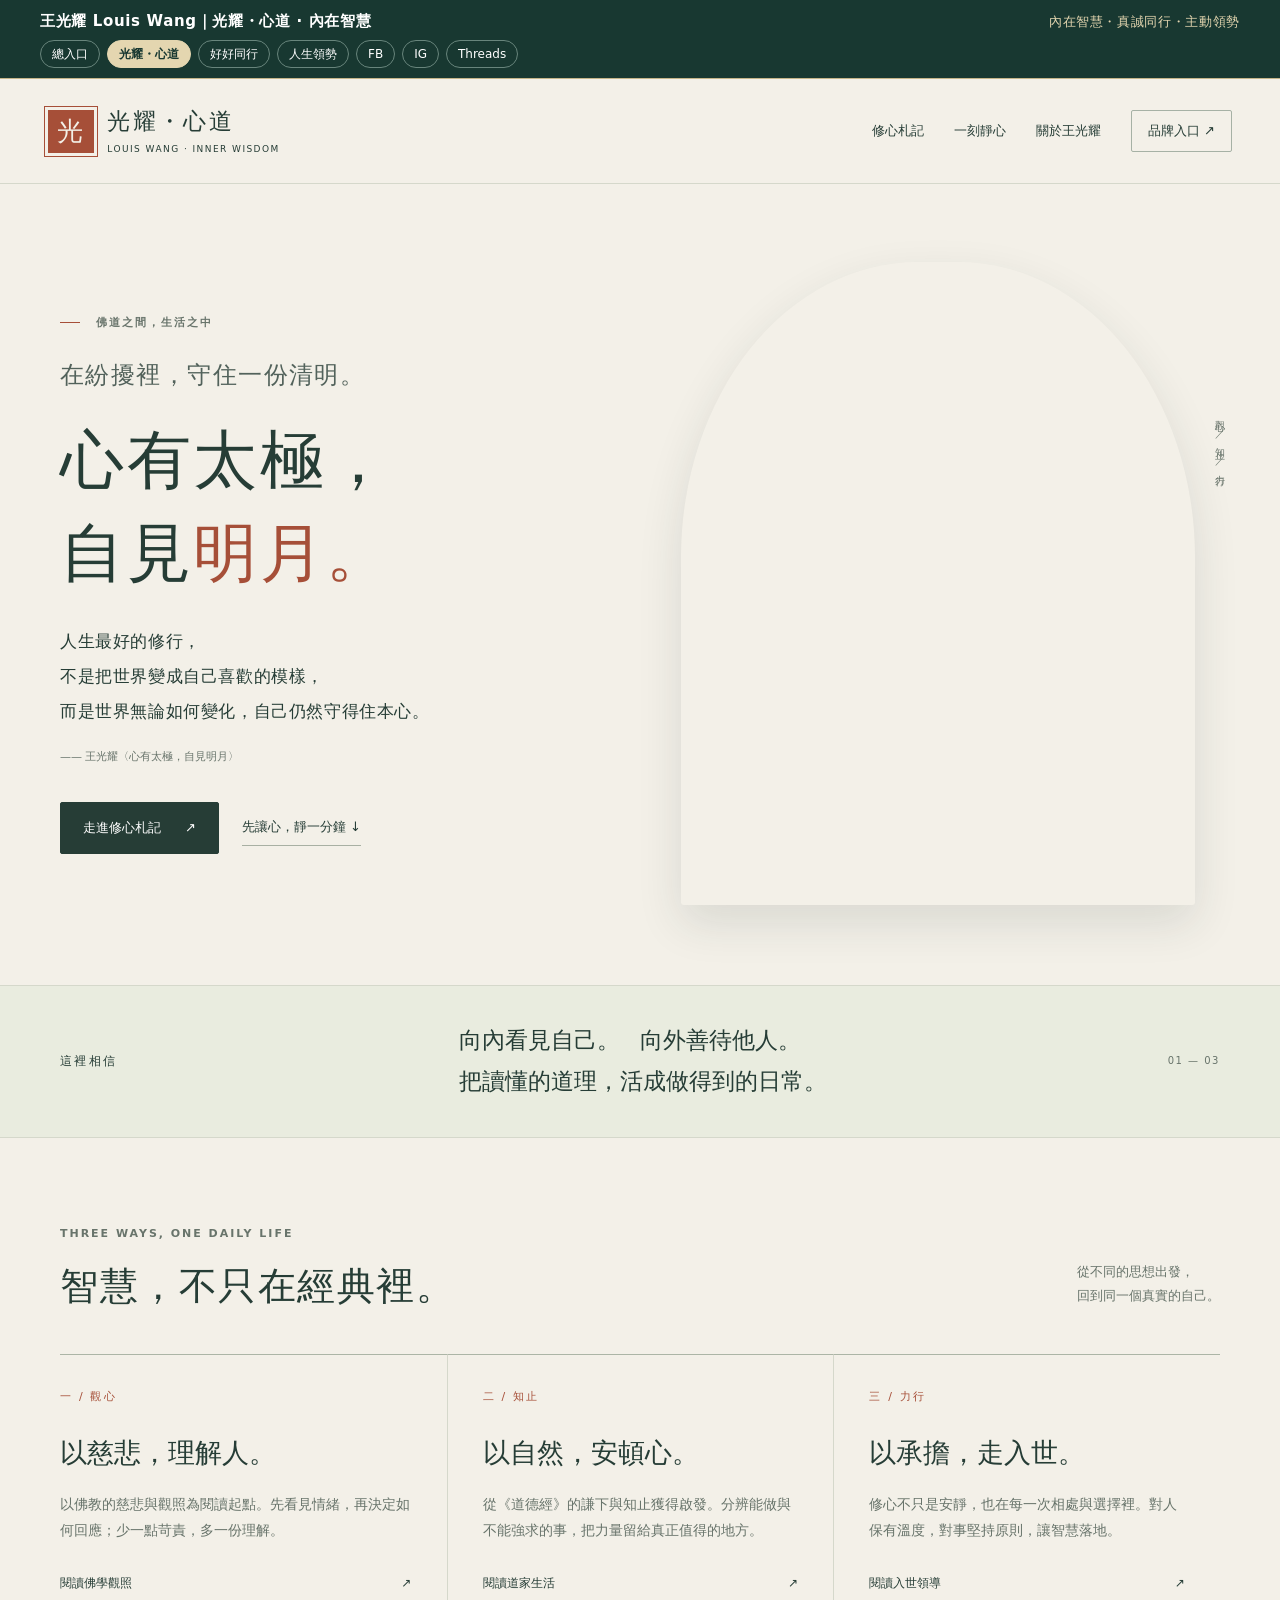
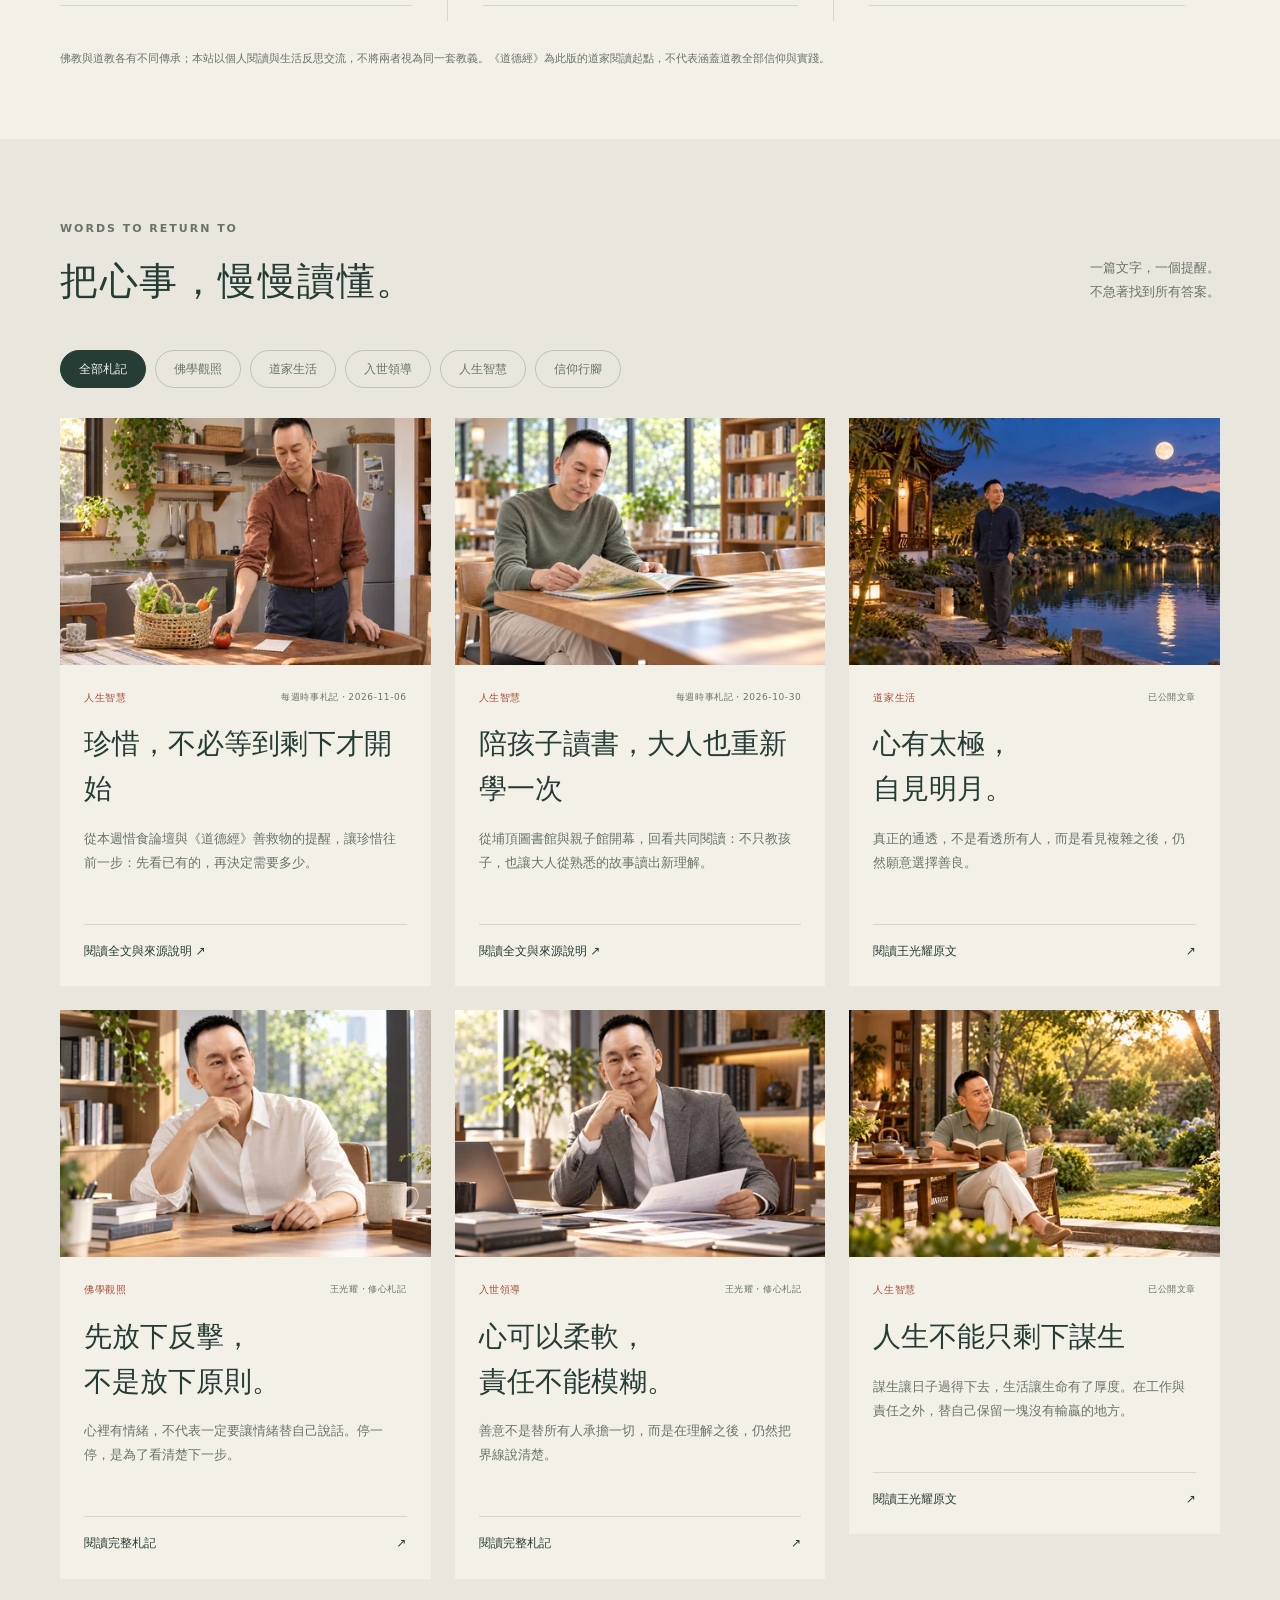
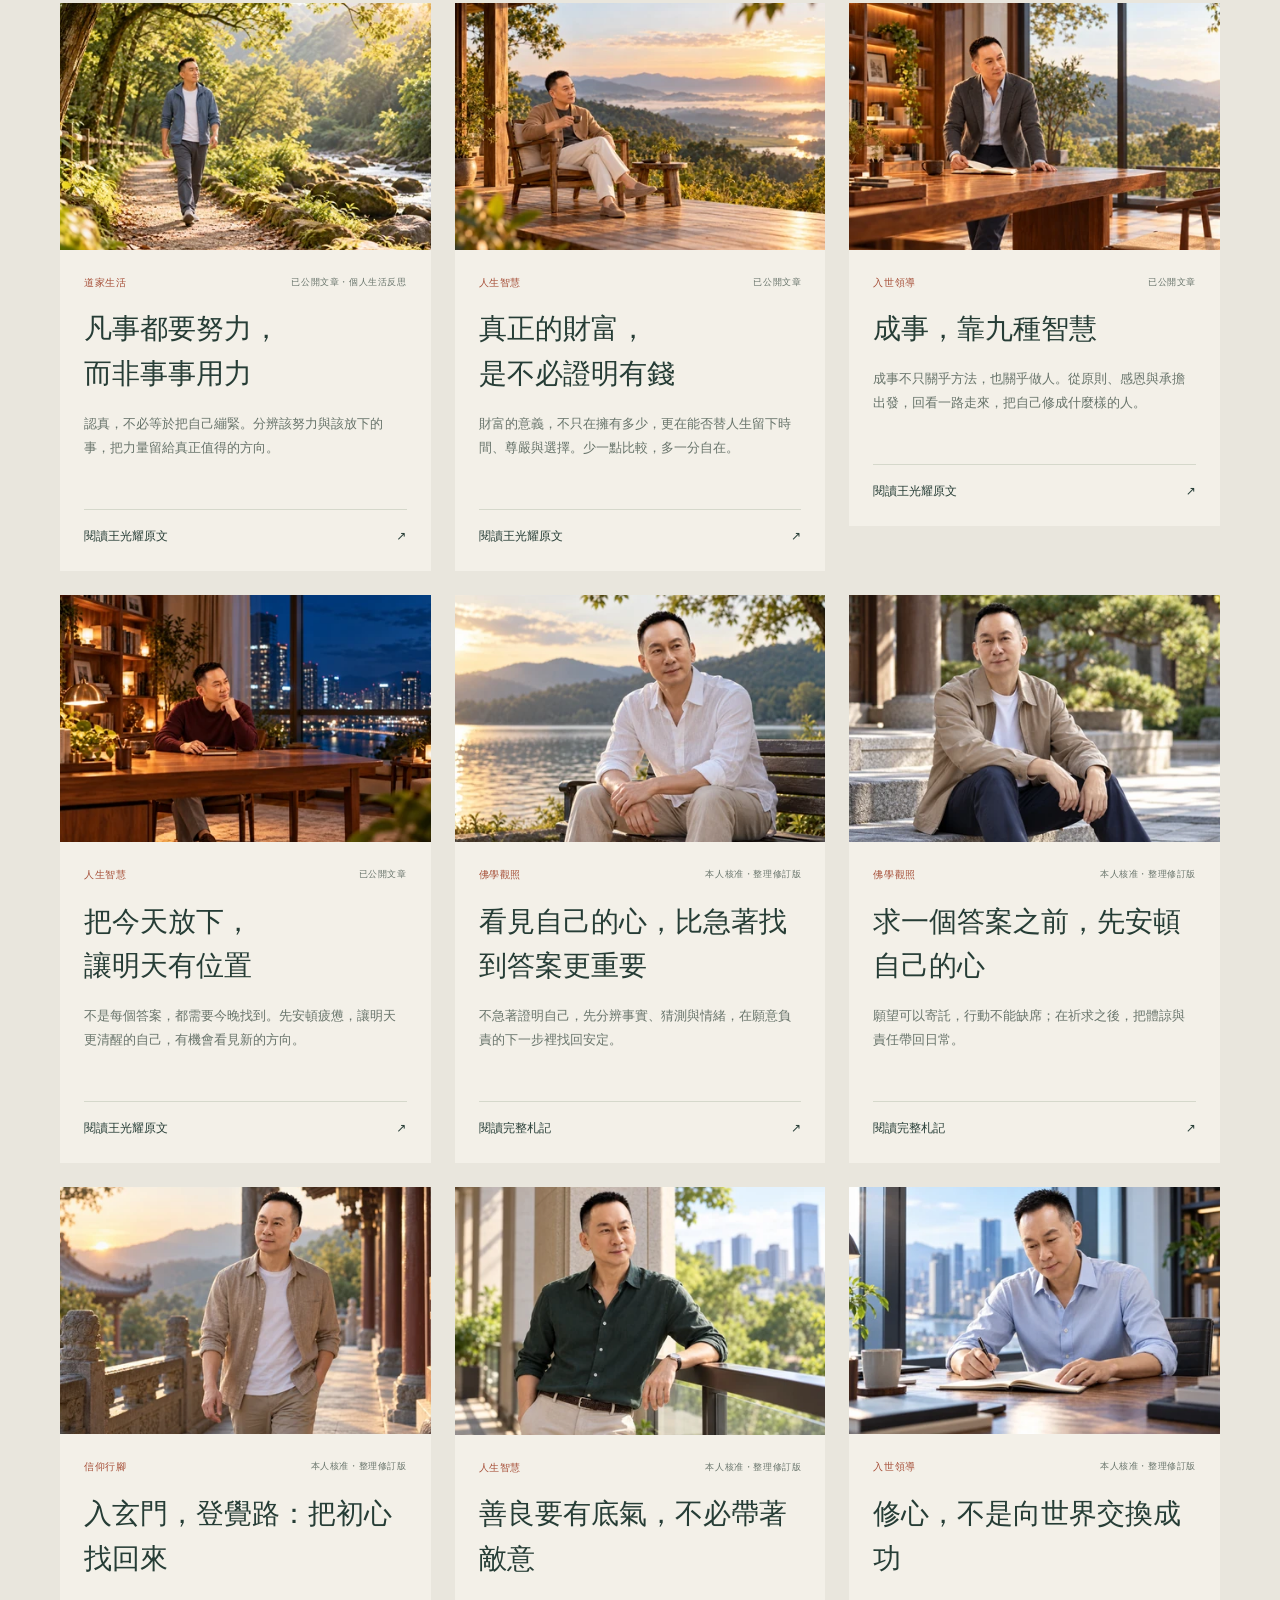
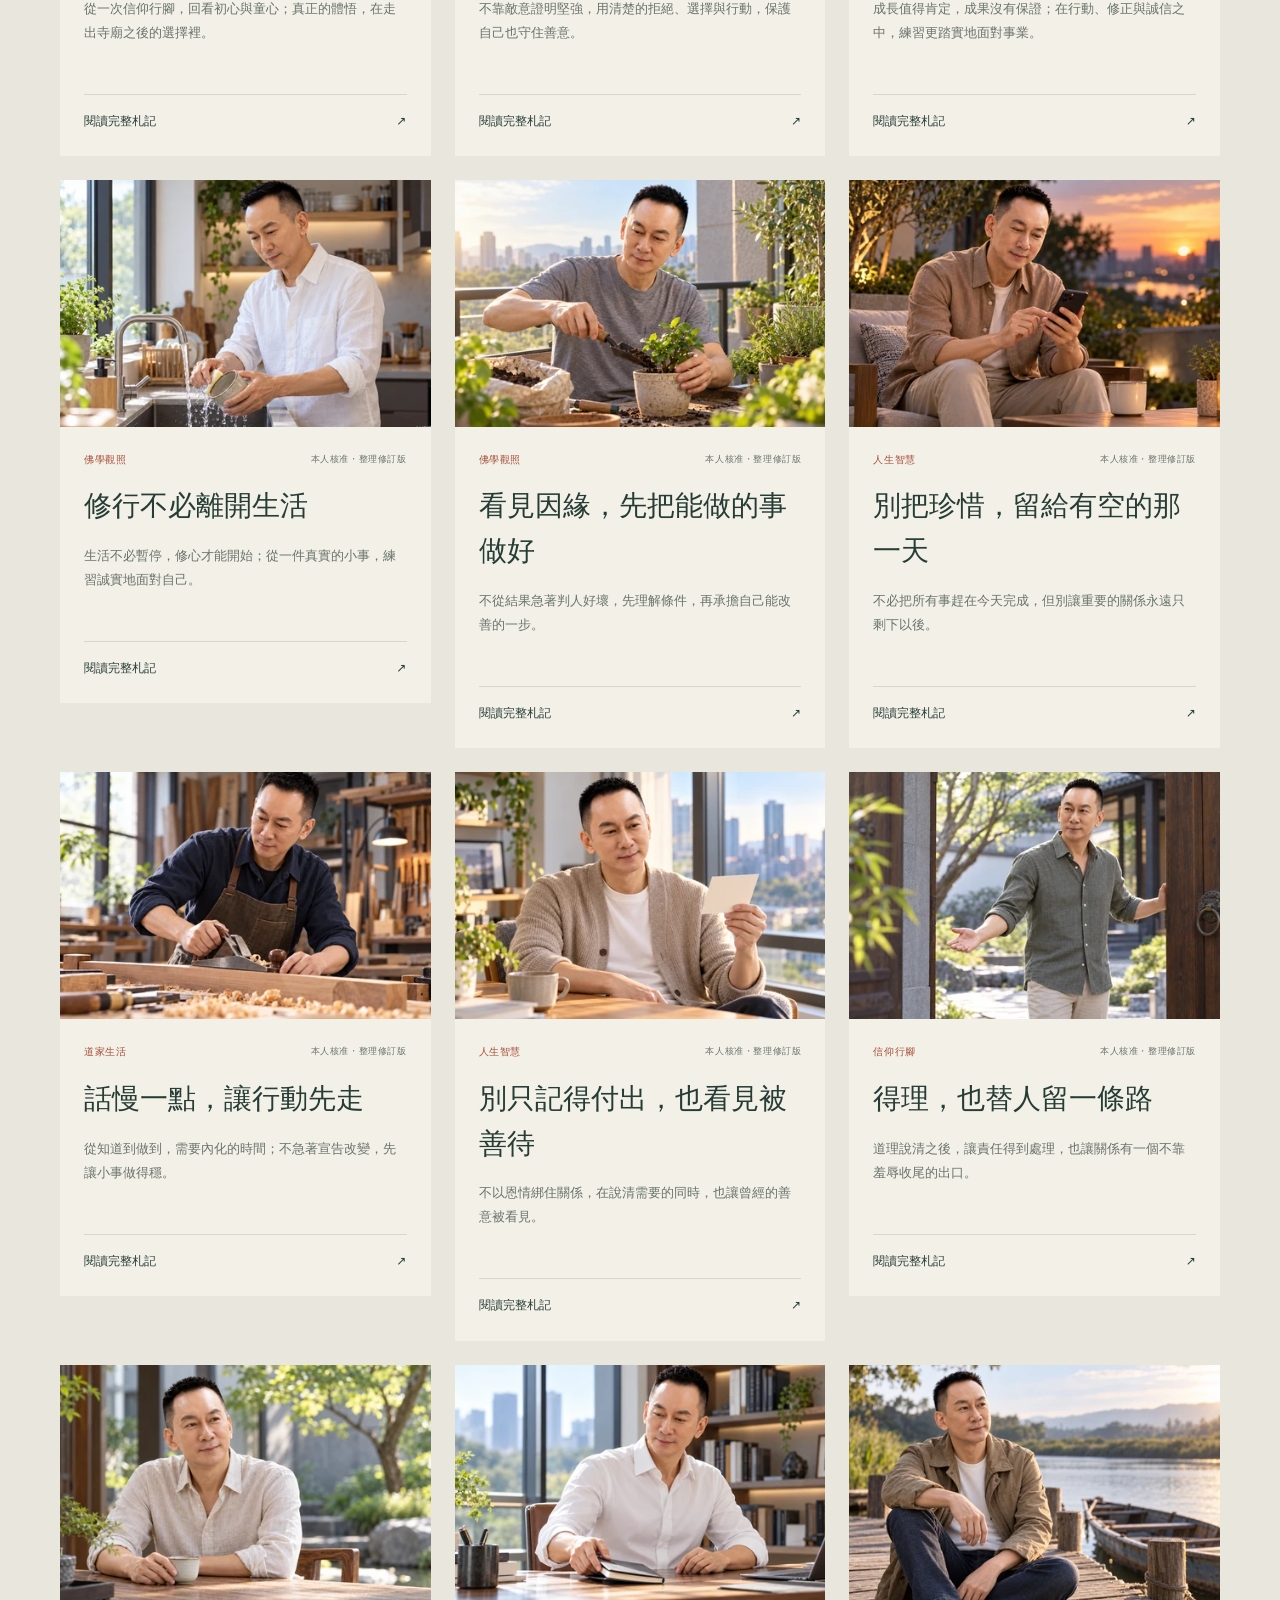
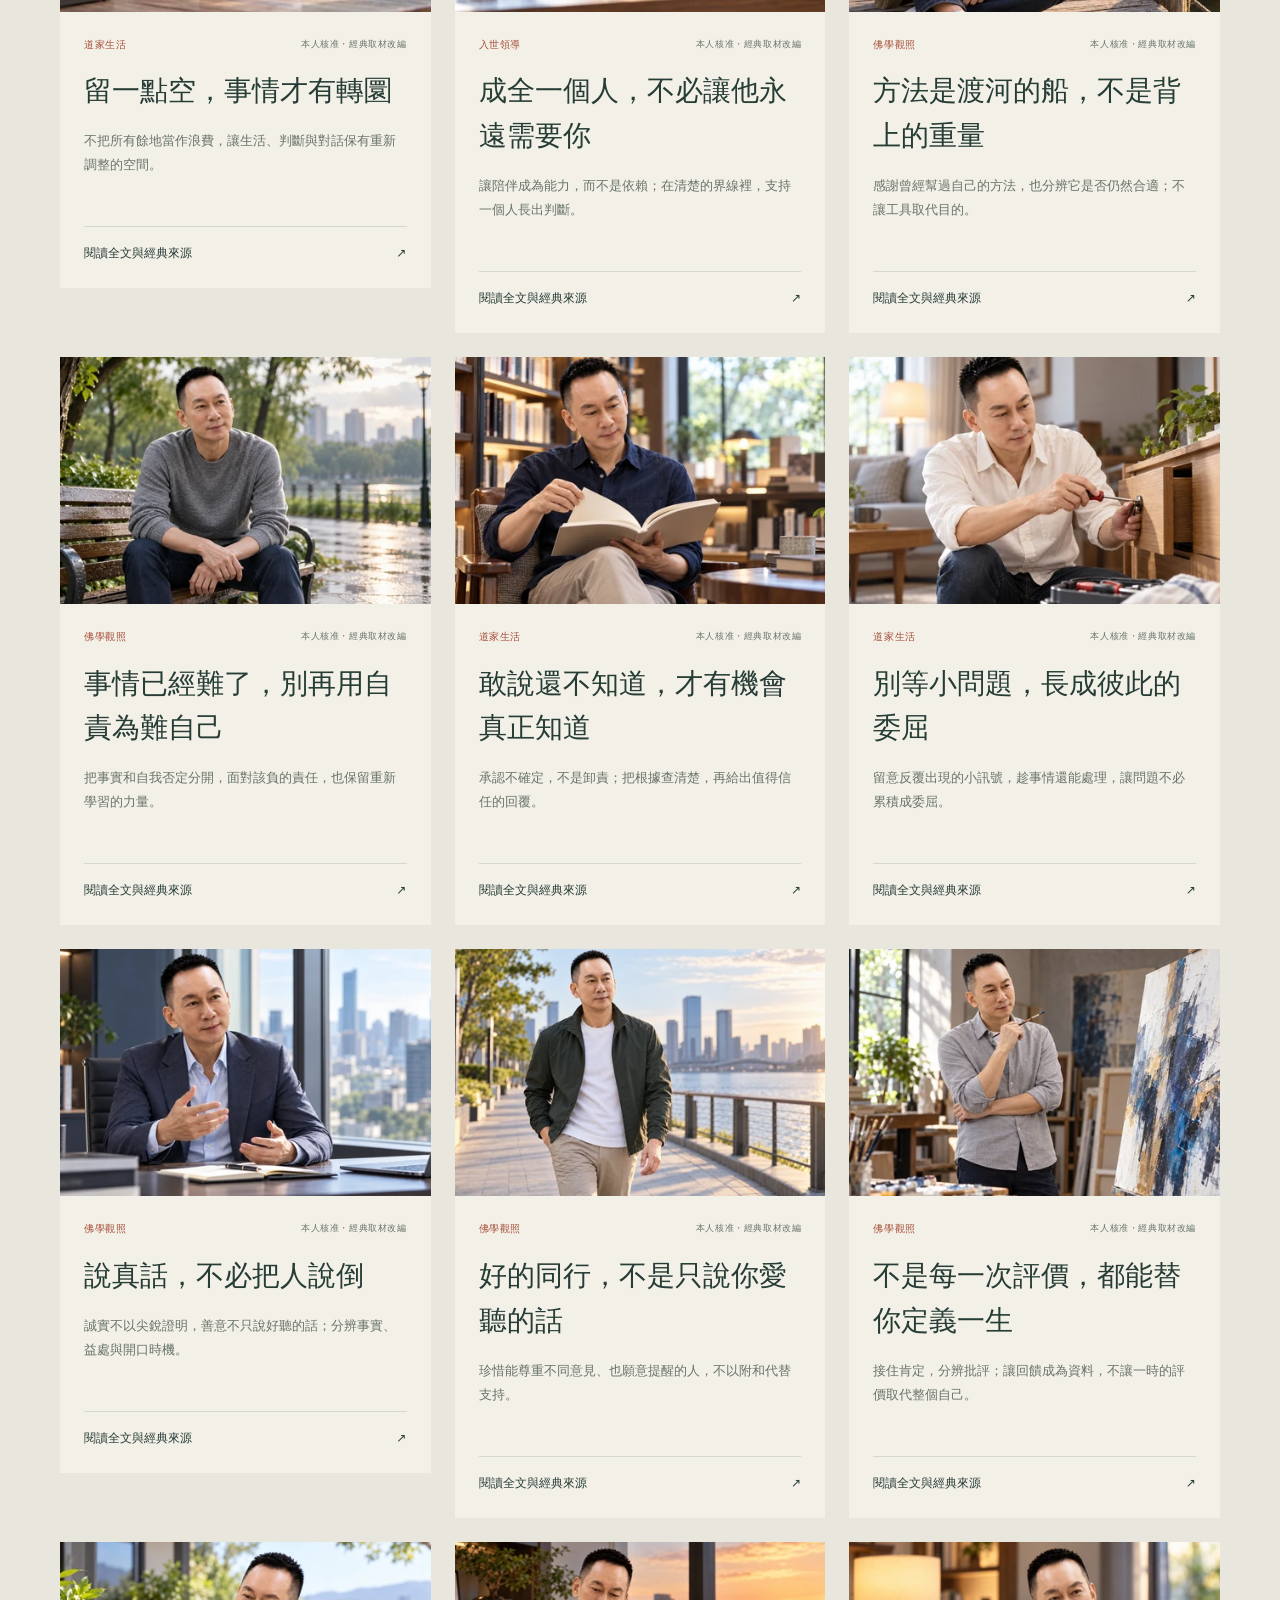
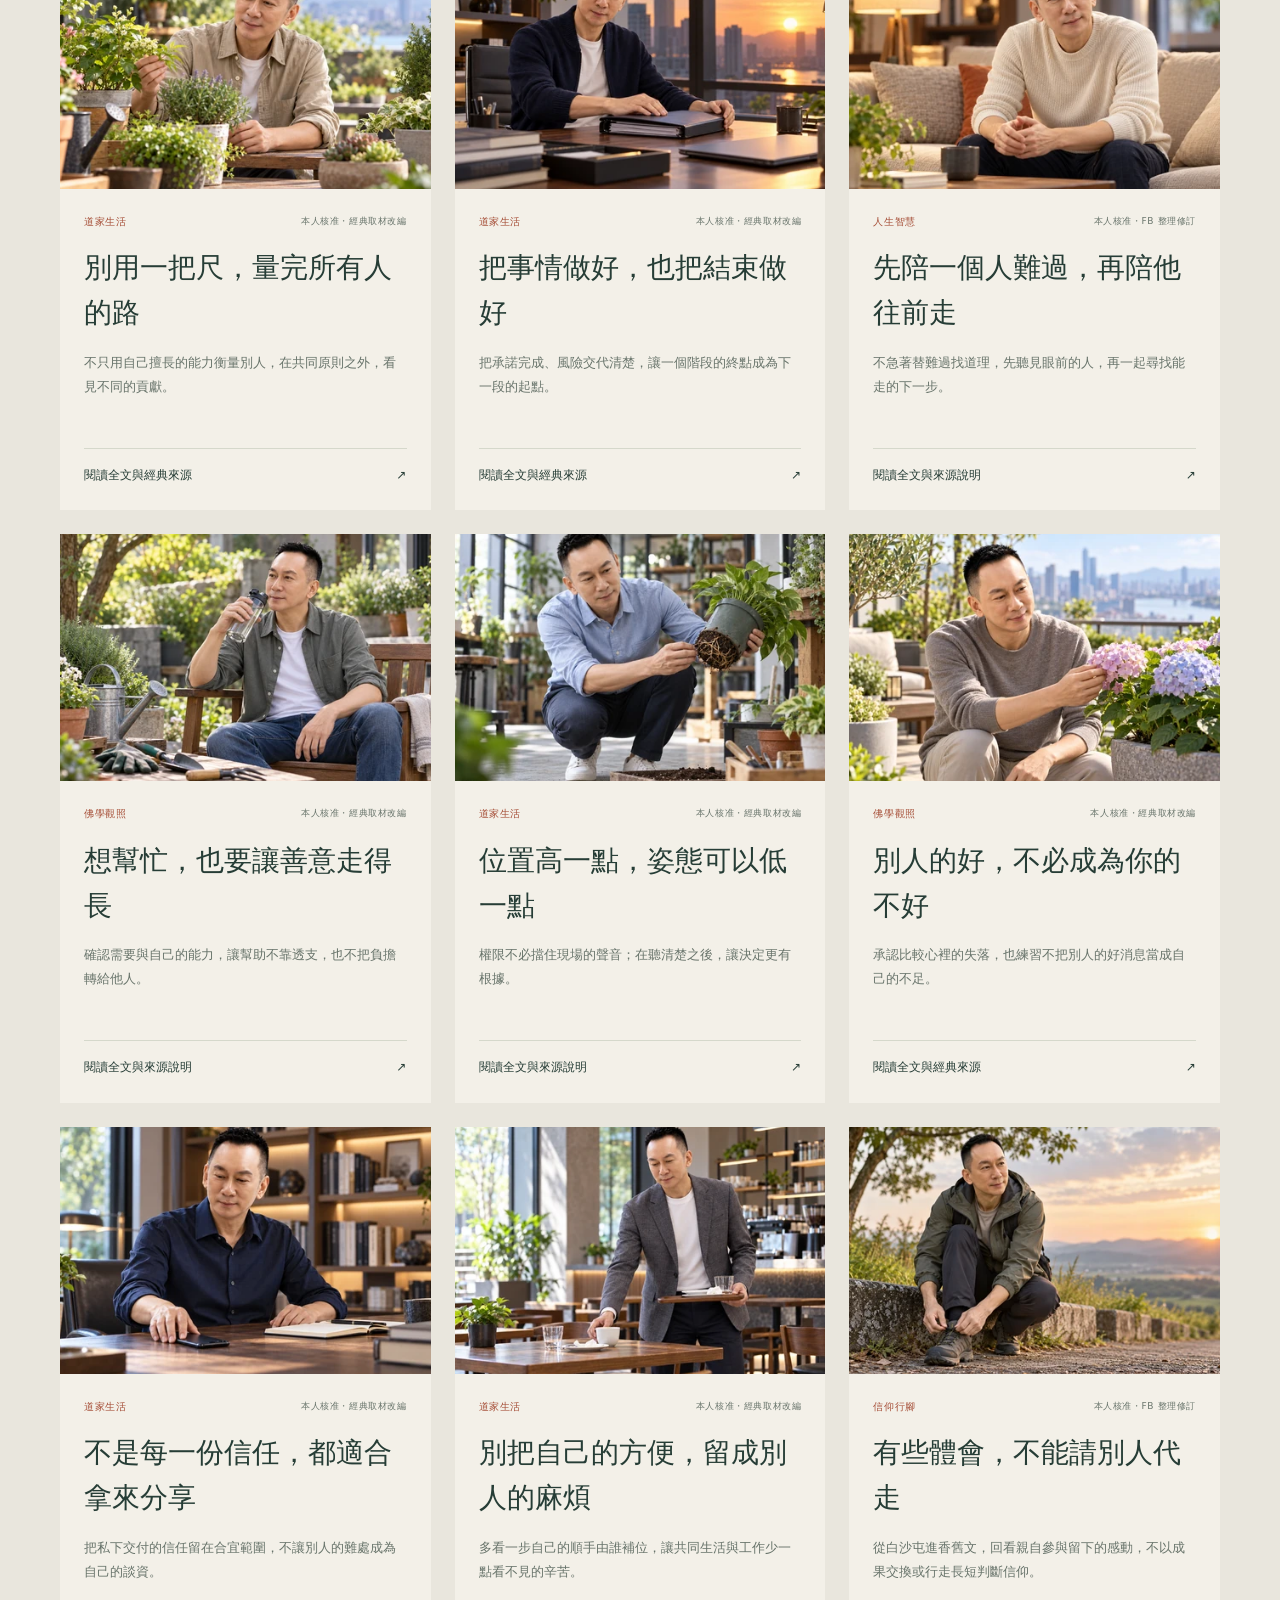
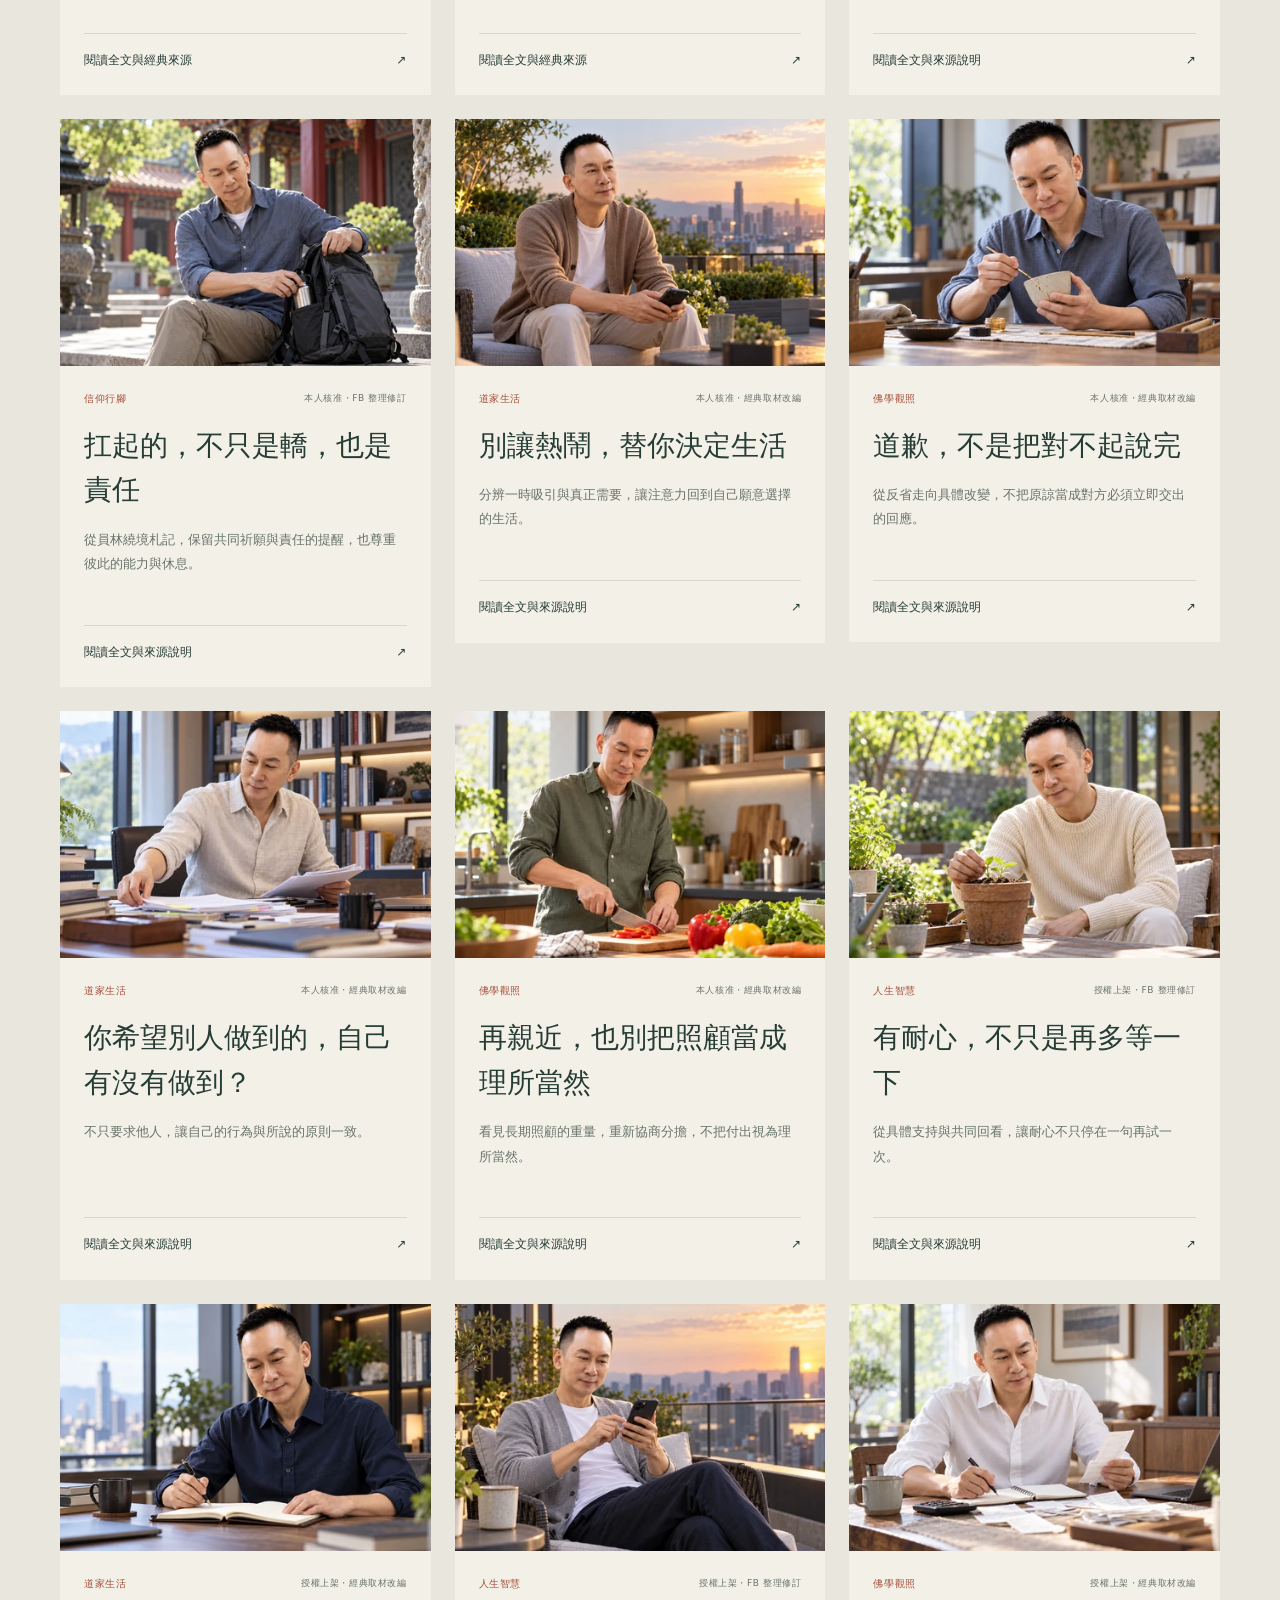
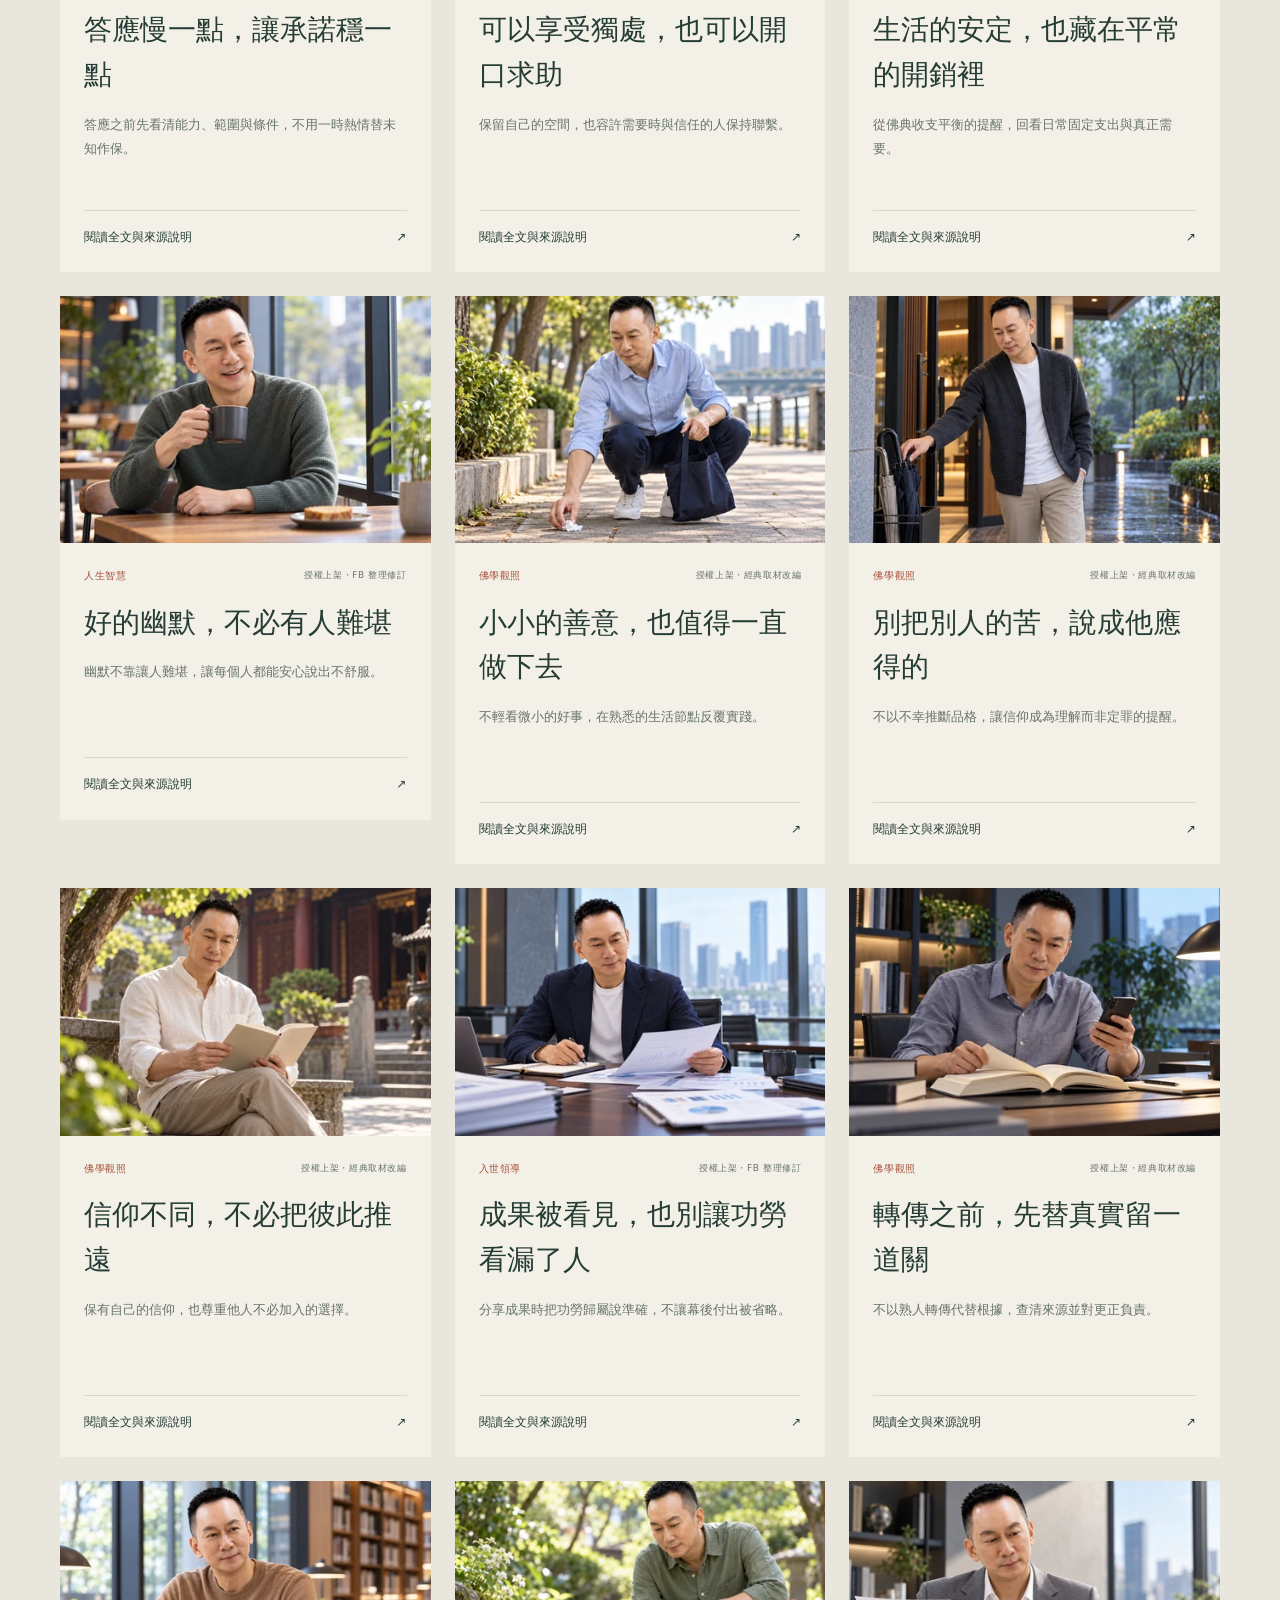
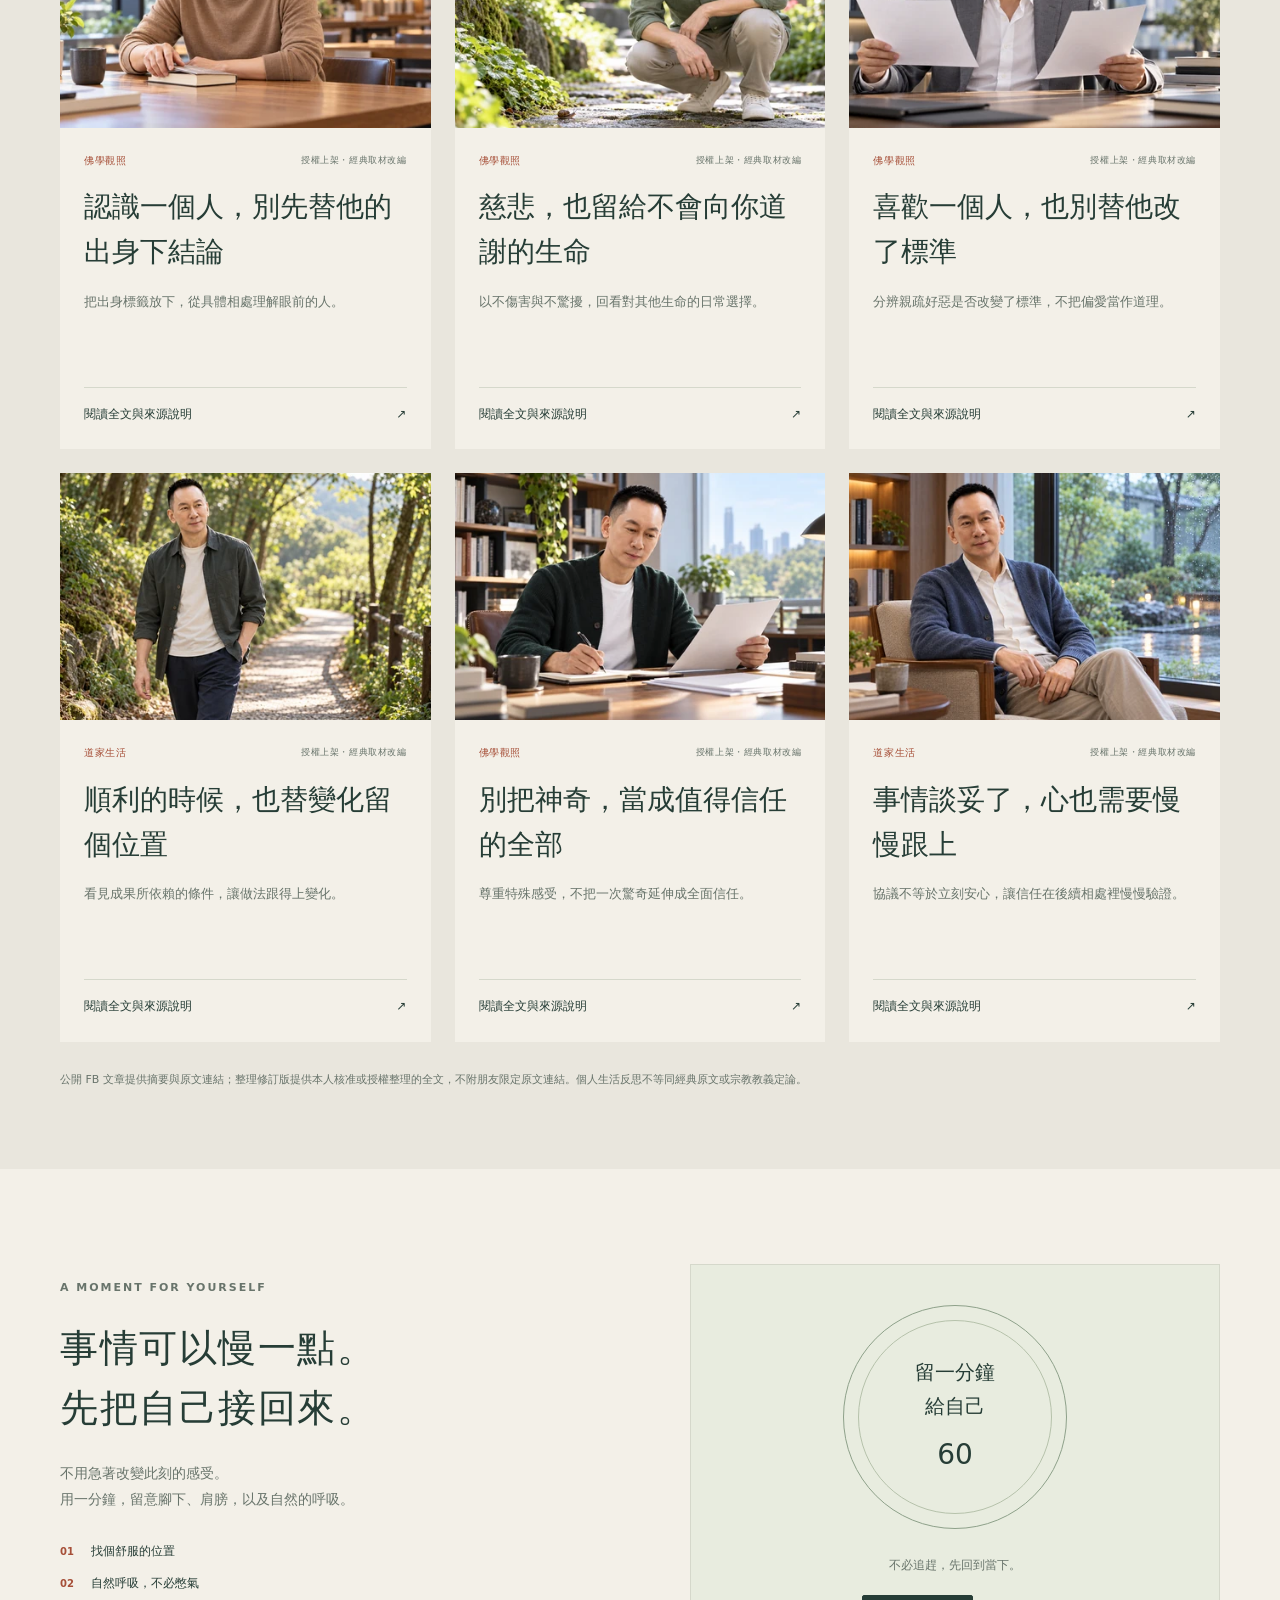
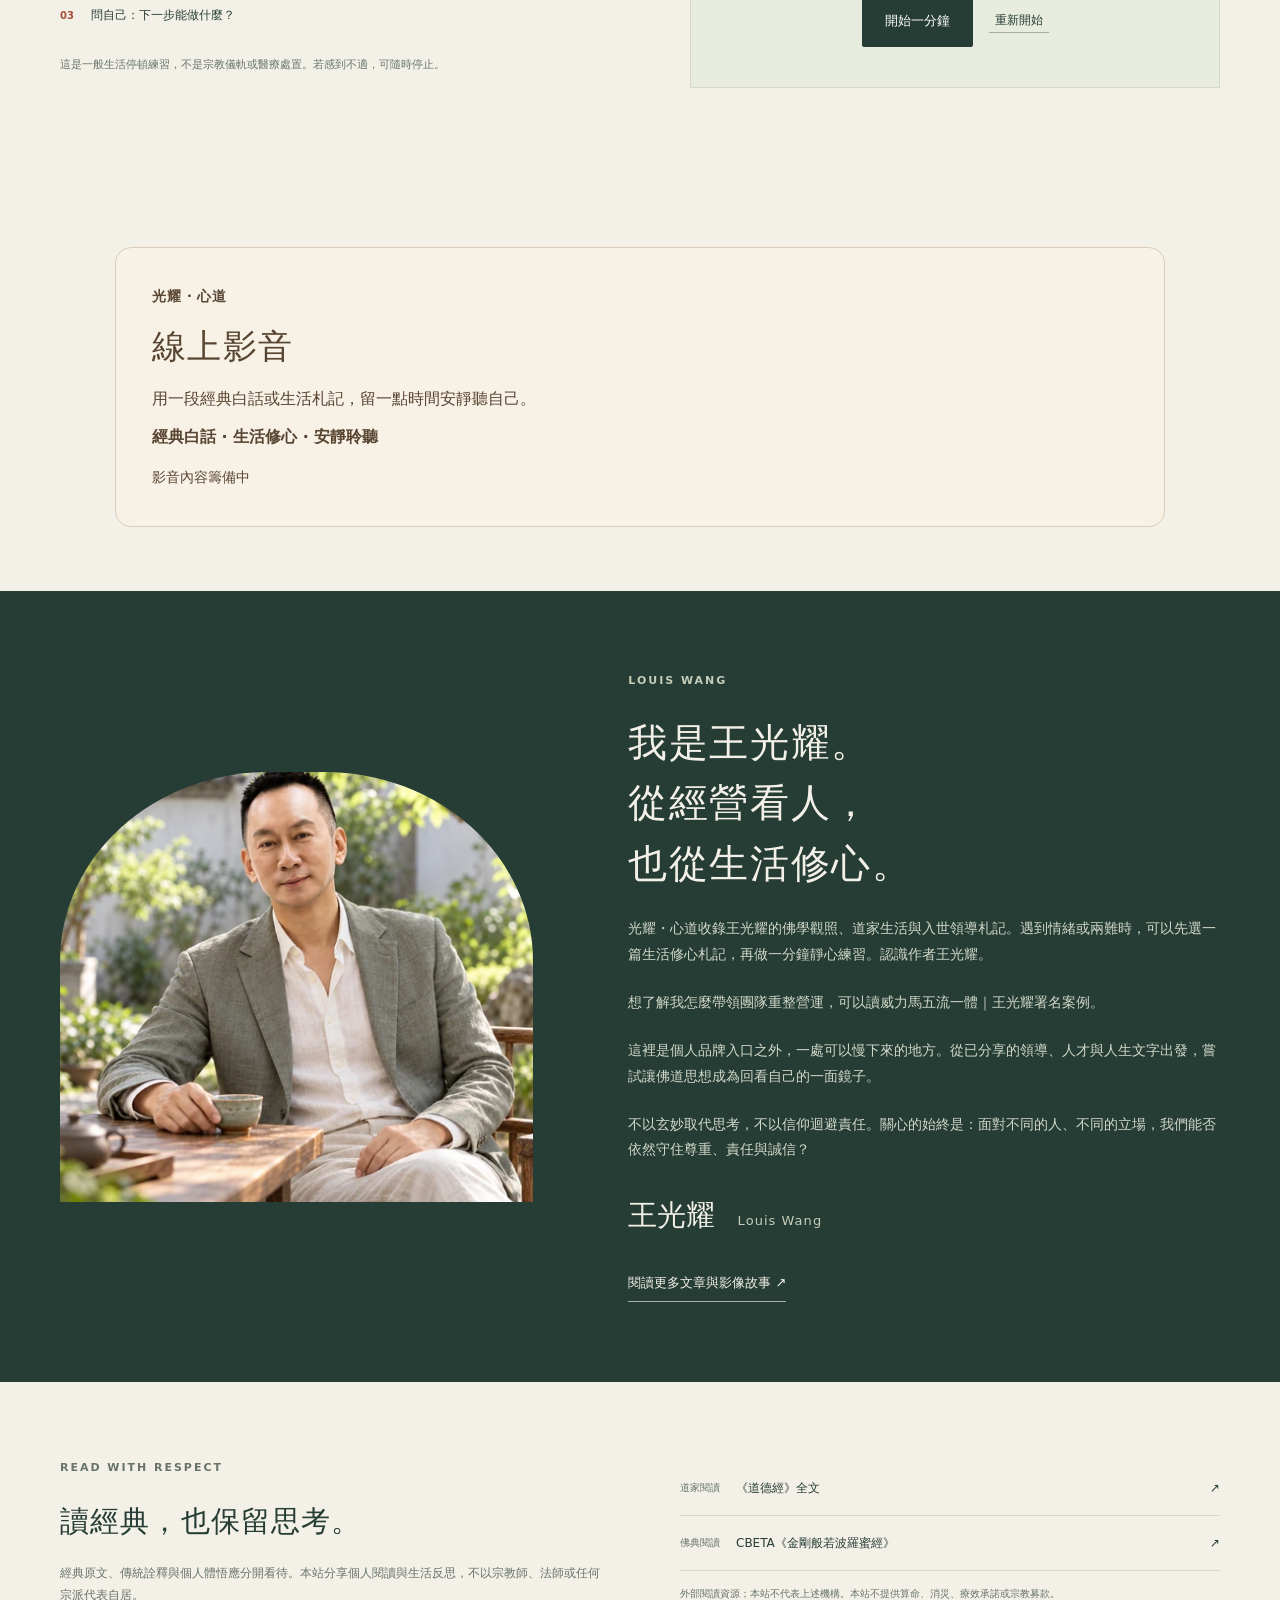
==== index.html @ d97b4fd4 "Provide public Markdown editions and remove visible reading links" ====
<!doctype html>
<html lang="zh-Hant-TW">
<head>
  <meta charset="utf-8"><meta name="viewport" content="width=device-width,initial-scale=1">
  <title>光耀・心道｜佛道思想與生活修心札記 · 王光耀</title>
  <meta name="description" content="王光耀以佛學、道家思想和日常觀察寫下生活修心札記，分享情緒、關係與責任的思考，並提供一分鐘靜心練習。">
  <meta name="robots" content="index,follow">
  <link rel="canonical" href="https://louisxindao.com/">
  <meta property="og:title" content="光耀・心道｜佛道思想與生活修心札記 · 王光耀">
  <meta property="og:description" content="王光耀以佛學、道家思想和日常觀察寫下生活修心札記，分享情緒、關係與責任的思考，並提供一分鐘靜心練習。">
  <meta property="og:type" content="website"><meta property="og:locale" content="zh_TW">
  <meta property="og:url" content="https://louisxindao.com/">
  <meta property="og:image" content="https://louisxindao.com/assets/wang-guang-yao-courtyard-v001.png">
  <link rel="stylesheet" href="style.css"><link rel="stylesheet" href="article-photos.css?v=20261024-mobile-full"><link rel="stylesheet" href="responsive.css?v=20261023-portrait"><script src="approved-notes.js?v=20261024-clean-labels" defer></script><script src="approved-batch3.js?v=20261024-clean-labels" defer></script><script src="approved-batch4.js?v=20261024-clean-labels" defer></script><script src="approved-batch5.js?v=20261024-clean-labels" defer></script><script src="approved-batch6.js?v=20261024-clean-labels" defer></script><script src="approved-batch7.js?v=20261108-copy" defer></script><script src="approved-batch8.js?v=20261024-clean-labels" defer></script><script src="approved-batch9.js?v=20261108-copy" defer></script><script src="approved-batch10.js?v=20261108-copy" defer></script><script src="approved-batch11.js?v=20261024-clean-labels" defer></script><script src="approved-batch12.js?v=20261024-clean-labels" defer></script><script src="approved-batch13.js?v=20261108-copy" defer></script><script src="approved-batch14.js?v=20261024-clean-labels" defer></script><script src="approved-batch15.js?v=20261024-clean-labels" defer></script><script src="approved-batch16.js?v=20261024-clean-labels" defer></script><script src="approved-batch17.js?v=20261024-clean-labels" defer></script><script src="approved-batch18.js?v=20261108-copy" defer></script><script src="approved-batch19.js?v=20261024-clean-labels" defer></script><script src="approved-batch20.js?v=20261108-copy" defer></script><script src="app.js?v=20261108-copy" defer></script>
  <link rel="stylesheet" href="hero-photo.css?v=20261024-original">
<style id="louis-brand-network-style">
.louis-brand-network{position:relative;z-index:30;background:#183831;color:#fff;padding:10px max(18px,calc((100% - 1200px)/2));font-family:system-ui,"Microsoft JhengHei",sans-serif;box-sizing:border-box;border-bottom:1px solid #c5b589}
.louis-brand-network *{box-sizing:border-box}.louis-brand-network .lbn-identity{display:flex;align-items:center;justify-content:space-between;gap:10px;flex-wrap:wrap;margin:0 0 7px;font-size:13px;line-height:1.5;letter-spacing:.05em}.louis-brand-network strong{font-size:15px;color:#fff}.louis-brand-network .lbn-tagline{color:#e4d6b0}.louis-brand-network nav{display:flex!important;position:static!important;width:auto!important;max-width:none!important;gap:7px!important;flex-wrap:wrap!important;align-items:center!important;margin:0!important;padding:0!important;background:none!important;transform:none!important}
.louis-brand-network nav a{display:inline-flex!important;position:static!important;color:#fff!important;background:transparent!important;border:1px solid #68857c!important;border-radius:99px!important;text-decoration:none!important;font-size:12px!important;line-height:1.4!important;letter-spacing:0!important;padding:5px 11px!important;white-space:nowrap!important;min-height:28px!important;margin:0!important;font-weight:400!important;opacity:1!important}
.louis-brand-network nav a[aria-current="page"]{background:#e4d6b0!important;color:#183831!important;border-color:#e4d6b0!important;font-weight:700!important}.louis-brand-network nav a:hover,.louis-brand-network nav a:focus-visible{outline:2px solid #fff;outline-offset:2px}
@media(max-width:600px){.louis-brand-network{padding:9px 14px}.louis-brand-network .lbn-identity{display:block;font-size:11px;margin-bottom:7px}.louis-brand-network strong{font-size:13px}.louis-brand-network .lbn-tagline{display:block;margin-top:2px}.louis-brand-network nav{gap:5px!important}.louis-brand-network nav a{font-size:11px!important;padding:4px 8px!important}}
</style><script type="application/ld+json">{"@context": "https://schema.org", "@graph": [{"@type": "Person", "@id": "https://louisxindao.com/#wang-guang-yao", "name": "王光耀", "alternateName": "Louis Wang", "url": "https://louisxindao.com/about/", "sameAs": ["https://portaly.cc/louiswang1970", "https://www.facebook.com/wang.guang.yao.140962/", "https://www.instagram.com/kuang_yao_wang/", "https://www.threads.com/@kuang_yao_wang"]}, {"@type": "WebSite", "@id": "https://louisxindao.com/#website", "url": "https://louisxindao.com/", "name": "光耀・心道", "inLanguage": "zh-Hant-TW", "publisher": {"@id": "https://louisxindao.com/#wang-guang-yao"}, "description": "王光耀以佛學、道家思想和日常觀察寫下生活修心札記，分享情緒、關係與責任的思考，並提供一分鐘靜心練習。"}]}</script><meta name="google-site-verification" content="0hVSzbwYHQ59qNDqMtD0qADytAq8sfcF4ePG6GSRrXQ">
<link rel="alternate" type="text/markdown" href="https://louisxindao.com/index.md"></head>
<body><aside class="louis-brand-network" aria-label="王光耀品牌與社群"><div class="lbn-identity"><strong>王光耀 Louis Wang｜光耀・心道 · 內在智慧</strong><span class="lbn-tagline">內在智慧・真誠同行・主動領勢</span></div><nav aria-label="王光耀品牌全站導航"><a href="https://portaly.cc/louiswang1970">總入口</a><a href="https://louisxindao.com/" aria-current="page">光耀・心道</a><a href="https://louiswalk.com/">好好同行</a><a href="https://louislead.com/">人生領勢</a><a href="https://www.facebook.com/wang.guang.yao.140962/">FB</a><a href="https://www.instagram.com/kuang_yao_wang/">IG</a><a href="https://www.threads.com/@kuang_yao_wang">Threads</a></nav></aside>
<a class="skip" href="#main">跳到主要內容</a>
<header class="header"><a class="brand" href="#" aria-label="光耀心道首頁"><span class="seal">光</span><span>光耀・心道<small>LOUIS WANG · INNER WISDOM</small></span></a><nav aria-label="主選單"><a href="#notes">修心札記</a><a href="#practice">一刻靜心</a><a href="/about/">關於王光耀</a><a class="nav-link" href="https://portaly.cc/louiswang1970" target="_blank" rel="noopener noreferrer">品牌入口 ↗</a></nav></header>
<main id="main">
<section class="hero wrap" aria-labelledby="hero-title">
 <div class="hero-copy"><p class="eyebrow"><span></span> 佛道之間，生活之中</p><p class="hero-original">在紛擾裡，守住一份清明。</p><h1 id="hero-title">心有太極，<br>自見<span>明月。</span></h1><p class="intro">人生最好的修行，<br>不是把世界變成自己喜歡的模樣，<br>而是世界無論如何變化，自己仍然守得住本心。</p><p class="attribution">—— 王光耀〈心有太極，自見明月〉</p><div class="hero-actions"><a class="primary" href="#notes">走進修心札記 <span>↗</span></a><a class="text-link" href="#practice">先讓心，靜一分鐘 ↓</a></div></div>
 <div class="hero-art hero-photo"><img src="assets/hero-moon-landscape-v001-w1122.webp" srcset="assets/hero-moon-landscape-v001-w480.webp 480w, assets/hero-moon-landscape-v001-w800.webp 800w, assets/hero-moon-landscape-v001-w1122.webp 1122w" sizes="(max-width: 700px) min(424px, calc(100vw - 56px)), 520px" alt="明月映照靜湖，松影與荷葉相伴，遠山雲霧呈現清明自然的山水意境" width="1122" height="1402" fetchpriority="high" decoding="async"><span class="art-side">觀心 ／ 知止 ／ 力行</span></div>
</section>
<div class="manifesto"><div class="wrap manifesto-inner"><span class="mini-label">這裡相信</span><p>向內看見自己。<span>向外善待他人。</span><br>把讀懂的道理，活成做得到的日常。</p><span class="manifesto-number">01 — 03</span></div></div>
<section class="wrap paths" aria-labelledby="paths-title"><div class="section-head"><div><p class="eyebrow">THREE WAYS, ONE DAILY LIFE</p><h2 id="paths-title">智慧，不只在經典裡。</h2></div><p>從不同的思想出發，<br>回到同一個真實的自己。</p></div><div class="path-grid">
 <article><span class="path-number">一 / 觀心</span><h3>以慈悲，理解人。</h3><p>以佛教的慈悲與觀照為閱讀起點。先看見情緒，再決定如何回應；少一點苛責，多一份理解。</p><a href="#notes" data-filter-link="佛學觀照">閱讀佛學觀照 <span>↗</span></a></article>
 <article><span class="path-number">二 / 知止</span><h3>以自然，安頓心。</h3><p>從《道德經》的謙下與知止獲得啟發。分辨能做與不能強求的事，把力量留給真正值得的地方。</p><a href="#notes" data-filter-link="道家生活">閱讀道家生活 <span>↗</span></a></article>
 <article><span class="path-number">三 / 力行</span><h3>以承擔，走入世。</h3><p>修心不只是安靜，也在每一次相處與選擇裡。對人保有溫度，對事堅持原則，讓智慧落地。</p><a href="#notes" data-filter-link="入世領導">閱讀入世領導 <span>↗</span></a></article>
 </div><p class="small-note">佛教與道教各有不同傳承；本站以個人閱讀與生活反思交流，不將兩者視為同一套教義。《道德經》為此版的道家閱讀起點，不代表涵蓋道教全部信仰與實踐。</p></section>
<section class="notes-section" id="notes" aria-labelledby="notes-title"><div class="wrap"><div class="section-head"><div><p class="eyebrow">WORDS TO RETURN TO</p><h2 id="notes-title">把心事，慢慢讀懂。</h2></div><p>一篇文字，一個提醒。<br>不急著找到所有答案。</p></div><div class="filters" role="group" aria-label="依主題篩選文章"><button class="active" data-filter="全部" aria-pressed="true">全部札記</button><button data-filter="佛學觀照" aria-pressed="false">佛學觀照</button><button data-filter="道家生活" aria-pressed="false">道家生活</button><button data-filter="入世領導" aria-pressed="false">入世領導</button></div><div class="note-grid">
 <article class="note featured" data-category="道家生活" id="note-external-1"><figure class="note-photo"><img src="assets/article-external-1-v002-w1536.webp" srcset="assets/article-external-1-v002-w480.webp 480w, assets/article-external-1-v002-w800.webp 800w, assets/article-external-1-v002-w1536.webp 1536w" sizes="(max-width: 700px) calc(110vw - 44px), 408px" alt="王光耀本人形象，呼應〈心有太極，自見明月。〉" width="1536" height="1024" loading="lazy" decoding="async"></figure><div class="note-body"><p class="category">道家生活 <span>已公開文章</span></p><h3>心有太極，<br>自見明月。</h3><p>真正的通透，不是看透所有人，而是看見複雜之後，仍然願意選擇善良。</p><a href="https://www.facebook.com/photo/?fbid=2978779909157688&amp;set=a.284106685291704" target="_blank" rel="noopener noreferrer">閱讀王光耀原文 <span>↗</span></a></div></article>
 <article class="note" data-category="佛學觀照" id="note-compassion"><figure class="note-photo"><img src="assets/article-compassion-v001-w1536.webp" srcset="assets/article-compassion-v001-w480.webp 480w, assets/article-compassion-v001-w800.webp 800w, assets/article-compassion-v001-w1536.webp 1536w" sizes="(max-width: 700px) calc(110vw - 44px), 408px" alt="王光耀本人形象，呼應〈先放下反擊，不是放下原則。〉" width="1536" height="1024" loading="lazy" decoding="async"></figure><div class="note-body"><p class="category">佛學觀照 <span>王光耀・修心札記</span></p><h3>先放下反擊，<br>不是放下原則。</h3><p>心裡有情緒，不代表一定要讓情緒替自己說話。停一停，是為了看清楚下一步。</p><button class="read-note" data-note="compassion">閱讀完整札記 <span>↗</span></button></div></article>
 <article class="note" data-category="入世領導" id="note-leadership"><figure class="note-photo"><img src="assets/article-leadership-v001-w1536.webp" srcset="assets/article-leadership-v001-w480.webp 480w, assets/article-leadership-v001-w800.webp 800w, assets/article-leadership-v001-w1536.webp 1536w" sizes="(max-width: 700px) calc(110vw - 44px), 408px" alt="王光耀本人形象，呼應〈心可以柔軟，責任不能模糊。〉" width="1536" height="1024" loading="lazy" decoding="async"></figure><div class="note-body"><p class="category">入世領導 <span>王光耀・修心札記</span></p><h3>心可以柔軟，<br>責任不能模糊。</h3><p>善意不是替所有人承擔一切，而是在理解之後，仍然把界線說清楚。</p><button class="read-note" data-note="leadership">閱讀完整札記 <span>↗</span></button></div></article>
 <article class="note" data-category="人生智慧" id="note-external-4"><figure class="note-photo"><img src="assets/article-external-4-v002-w1536.webp" srcset="assets/article-external-4-v002-w480.webp 480w, assets/article-external-4-v002-w800.webp 800w, assets/article-external-4-v002-w1536.webp 1536w" sizes="(max-width: 700px) calc(110vw - 44px), 408px" alt="王光耀本人形象，呼應〈人生不能只剩下謀生〉" width="1536" height="1024" loading="lazy" decoding="async"></figure><div class="note-body"><p class="category">人生智慧 <span>已公開文章</span></p><h3>人生不能只剩下謀生</h3><p>謀生讓日子過得下去，生活讓生命有了厚度。在工作與責任之外，替自己保留一塊沒有輸贏的地方。</p><a href="https://www.facebook.com/photo/?fbid=2954280271607652&amp;set=a.1241672832868413" target="_blank" rel="noopener noreferrer">閱讀王光耀原文 <span>↗</span></a></div></article>
 <article class="note" data-category="道家生活" id="note-external-5"><figure class="note-photo"><img src="assets/article-external-5-v002-w1536.webp" srcset="assets/article-external-5-v002-w480.webp 480w, assets/article-external-5-v002-w800.webp 800w, assets/article-external-5-v002-w1536.webp 1536w" sizes="(max-width: 700px) calc(110vw - 44px), 408px" alt="王光耀本人形象，呼應〈凡事都要努力，而非事事用力〉" width="1536" height="1024" loading="lazy" decoding="async"></figure><div class="note-body"><p class="category">道家生活 <span>已公開文章・個人生活反思</span></p><h3>凡事都要努力，<br>而非事事用力</h3><p>認真，不必等於把自己繃緊。分辨該努力與該放下的事，把力量留給真正值得的方向。</p><a href="https://www.facebook.com/photo/?fbid=2934540630248283&amp;set=a.1241672832868413" target="_blank" rel="noopener noreferrer">閱讀王光耀原文 <span>↗</span></a></div></article>
 <article class="note" data-category="人生智慧" id="note-external-6"><figure class="note-photo"><img src="assets/article-external-6-v002-w1536.webp" srcset="assets/article-external-6-v002-w480.webp 480w, assets/article-external-6-v002-w800.webp 800w, assets/article-external-6-v002-w1536.webp 1536w" sizes="(max-width: 700px) calc(110vw - 44px), 408px" alt="王光耀本人形象，呼應〈真正的財富，是不必證明有錢〉" width="1536" height="1024" loading="lazy" decoding="async"></figure><div class="note-body"><p class="category">人生智慧 <span>已公開文章</span></p><h3>真正的財富，<br>是不必證明有錢</h3><p>財富的意義，不只在擁有多少，更在能否替人生留下時間、尊嚴與選擇。少一點比較，多一分自在。</p><a href="https://www.facebook.com/photo/?fbid=2913032745732405&amp;set=a.284106685291704" target="_blank" rel="noopener noreferrer">閱讀王光耀原文 <span>↗</span></a></div></article>
 <article class="note" data-category="入世領導" id="note-external-7"><figure class="note-photo"><img src="assets/article-external-7-v002-w1536.webp" srcset="assets/article-external-7-v002-w480.webp 480w, assets/article-external-7-v002-w800.webp 800w, assets/article-external-7-v002-w1536.webp 1536w" sizes="(max-width: 700px) calc(110vw - 44px), 408px" alt="王光耀本人形象，呼應〈成事，靠九種智慧〉" width="1536" height="1024" loading="lazy" decoding="async"></figure><div class="note-body"><p class="category">入世領導 <span>已公開文章</span></p><h3>成事，靠九種智慧</h3><p>成事不只關乎方法，也關乎做人。從原則、感恩與承擔出發，回看一路走來，把自己修成什麼樣的人。</p><a href="https://www.facebook.com/photo/?fbid=2911072399261773&amp;set=a.284106685291704" target="_blank" rel="noopener noreferrer">閱讀王光耀原文 <span>↗</span></a></div></article>
 <article class="note" data-category="人生智慧" id="note-external-8"><figure class="note-photo"><img src="assets/article-external-8-v002-w1536.webp" srcset="assets/article-external-8-v002-w480.webp 480w, assets/article-external-8-v002-w800.webp 800w, assets/article-external-8-v002-w1536.webp 1536w" sizes="(max-width: 700px) calc(110vw - 44px), 408px" alt="王光耀本人形象，呼應〈把今天放下，讓明天有位置〉" width="1536" height="1024" loading="lazy" decoding="async"></figure><div class="note-body"><p class="category">人生智慧 <span>已公開文章</span></p><h3>把今天放下，<br>讓明天有位置</h3><p>不是每個答案，都需要今晚找到。先安頓疲憊，讓明天更清醒的自己，有機會看見新的方向。</p><a href="https://www.facebook.com/wang.guang.yao.140962/posts/pfbid02gsBNtxRPh2Ya2jySfZPqYHAN19j9JtA4X5sAYsQMuz6qN4jwfa23qTdbF3JdHvPil" target="_blank" rel="noopener noreferrer">閱讀王光耀原文 <span>↗</span></a></div></article>
 <article class="note" data-category="佛學觀照" id="note-batch2-b1"><figure class="note-photo"><img src="assets/article-batch2-b1-v001-w1536.webp" srcset="assets/article-batch2-b1-v001-w480.webp 480w, assets/article-batch2-b1-v001-w800.webp 800w, assets/article-batch2-b1-v001-w1536.webp 1536w" sizes="(max-width: 700px) calc(110vw - 44px), 408px" alt="王光耀本人形象，呼應〈看見自己的心，比急著找到答案更重要〉" width="1536" height="1024" loading="lazy" decoding="async"></figure><div class="note-body"><p class="category">佛學觀照 <span>本人核准・整理修訂版</span></p><h3>看見自己的心，比急著找到答案更重要</h3><p>不急著證明自己，先分辨事實、猜測與情緒，在願意負責的下一步裡找回安定。</p><button class="read-note" data-note="batch2-b1">閱讀完整札記 <span>↗</span></button></div></article>
 <article class="note" data-category="佛學觀照" id="note-batch2-b2"><figure class="note-photo"><img src="assets/article-batch2-b2-v001-w1536.webp" srcset="assets/article-batch2-b2-v001-w480.webp 480w, assets/article-batch2-b2-v001-w800.webp 800w, assets/article-batch2-b2-v001-w1536.webp 1536w" sizes="(max-width: 700px) calc(110vw - 44px), 408px" alt="王光耀本人形象，呼應〈求一個答案之前，先安頓自己的心〉" width="1536" height="1024" loading="lazy" decoding="async"></figure><div class="note-body"><p class="category">佛學觀照 <span>本人核准・整理修訂版</span></p><h3>求一個答案之前，先安頓自己的心</h3><p>願望可以寄託，行動不能缺席；在祈求之後，把體諒與責任帶回日常。</p><button class="read-note" data-note="batch2-b2">閱讀完整札記 <span>↗</span></button></div></article>
 <article class="note" data-category="信仰行腳" id="note-batch2-b3"><figure class="note-photo"><img src="assets/article-batch2-b3-v001-w1536.webp" srcset="assets/article-batch2-b3-v001-w480.webp 480w, assets/article-batch2-b3-v001-w800.webp 800w, assets/article-batch2-b3-v001-w1536.webp 1536w" sizes="(max-width: 700px) calc(110vw - 44px), 408px" alt="王光耀本人形象，呼應〈入玄門，登覺路：把初心找回來〉" width="1536" height="1024" loading="lazy" decoding="async"></figure><div class="note-body"><p class="category">信仰行腳 <span>本人核准・整理修訂版</span></p><h3>入玄門，登覺路：把初心找回來</h3><p>從一次信仰行腳，回看初心與童心；真正的體悟，在走出寺廟之後的選擇裡。</p><button class="read-note" data-note="batch2-b3">閱讀完整札記 <span>↗</span></button></div></article>
 <article class="note" data-category="人生智慧" id="note-batch2-c1"><figure class="note-photo"><img src="assets/article-batch2-c1-v001-w1536.webp" srcset="assets/article-batch2-c1-v001-w480.webp 480w, assets/article-batch2-c1-v001-w800.webp 800w, assets/article-batch2-c1-v001-w1536.webp 1536w" sizes="(max-width: 700px) calc(110vw - 44px), 408px" alt="王光耀本人形象，呼應〈善良要有底氣，不必帶著敵意〉" width="1536" height="1024" loading="lazy" decoding="async"></figure><div class="note-body"><p class="category">人生智慧 <span>本人核准・整理修訂版</span></p><h3>善良要有底氣，不必帶著敵意</h3><p>不靠敵意證明堅強，用清楚的拒絕、選擇與行動，保護自己也守住善意。</p><button class="read-note" data-note="batch2-c1">閱讀完整札記 <span>↗</span></button></div></article>
 <article class="note" data-category="入世領導" id="note-batch2-c2"><figure class="note-photo"><img src="assets/article-batch2-c2-v001-w1536.webp" srcset="assets/article-batch2-c2-v001-w480.webp 480w, assets/article-batch2-c2-v001-w800.webp 800w, assets/article-batch2-c2-v001-w1536.webp 1536w" sizes="(max-width: 700px) calc(110vw - 44px), 408px" alt="王光耀本人形象，呼應〈修心，不是向世界交換成功〉" width="1536" height="1024" loading="lazy" decoding="async"></figure><div class="note-body"><p class="category">入世領導 <span>本人核准・整理修訂版</span></p><h3>修心，不是向世界交換成功</h3><p>成長值得肯定，成果沒有保證；在行動、修正與誠信之中，練習更踏實地面對事業。</p><button class="read-note" data-note="batch2-c2">閱讀完整札記 <span>↗</span></button></div></article>
 <article class="note" data-category="佛學觀照" id="note-batch3-01"><figure class="note-photo"><img src="assets/article-batch3-01-v001-w1536.webp" srcset="assets/article-batch3-01-v001-w480.webp 480w, assets/article-batch3-01-v001-w800.webp 800w, assets/article-batch3-01-v001-w1536.webp 1536w" sizes="(max-width: 700px) calc(110vw - 44px), 408px" alt="王光耀本人形象，呼應〈修行不必離開生活〉" width="1536" height="1024" loading="lazy" decoding="async"></figure><div class="note-body"><p class="category">佛學觀照 <span>本人核准・整理修訂版</span></p><h3>修行不必離開生活</h3><p>生活不必暫停，修心才能開始；從一件真實的小事，練習誠實地面對自己。</p><button class="read-note" data-note="batch3-01">閱讀完整札記 <span>↗</span></button></div></article>
 <article class="note" data-category="佛學觀照" id="note-batch3-02"><figure class="note-photo"><img src="assets/article-batch3-02-v001-w1536.webp" srcset="assets/article-batch3-02-v001-w480.webp 480w, assets/article-batch3-02-v001-w800.webp 800w, assets/article-batch3-02-v001-w1536.webp 1536w" sizes="(max-width: 700px) calc(110vw - 44px), 408px" alt="王光耀本人形象，呼應〈看見因緣，先把能做的事做好〉" width="1536" height="1024" loading="lazy" decoding="async"></figure><div class="note-body"><p class="category">佛學觀照 <span>本人核准・整理修訂版</span></p><h3>看見因緣，先把能做的事做好</h3><p>不從結果急著判人好壞，先理解條件，再承擔自己能改善的一步。</p><button class="read-note" data-note="batch3-02">閱讀完整札記 <span>↗</span></button></div></article>
 <article class="note" data-category="人生智慧" id="note-batch3-03"><figure class="note-photo"><img src="assets/article-batch3-03-v001-w1536.webp" srcset="assets/article-batch3-03-v001-w480.webp 480w, assets/article-batch3-03-v001-w800.webp 800w, assets/article-batch3-03-v001-w1536.webp 1536w" sizes="(max-width: 700px) calc(110vw - 44px), 408px" alt="王光耀本人形象，呼應〈別把珍惜，留給有空的那一天〉" width="1536" height="1024" loading="lazy" decoding="async"></figure><div class="note-body"><p class="category">人生智慧 <span>本人核准・整理修訂版</span></p><h3>別把珍惜，留給有空的那一天</h3><p>不必把所有事趕在今天完成，但別讓重要的關係永遠只剩下以後。</p><button class="read-note" data-note="batch3-03">閱讀完整札記 <span>↗</span></button></div></article>
 <article class="note" data-category="道家生活" id="note-batch3-04"><figure class="note-photo"><img src="assets/article-batch3-04-v001-w1536.webp" srcset="assets/article-batch3-04-v001-w480.webp 480w, assets/article-batch3-04-v001-w800.webp 800w, assets/article-batch3-04-v001-w1536.webp 1536w" sizes="(max-width: 700px) calc(110vw - 44px), 408px" alt="王光耀本人形象，呼應〈話慢一點，讓行動先走〉" width="1536" height="1024" loading="lazy" decoding="async"></figure><div class="note-body"><p class="category">道家生活 <span>本人核准・整理修訂版</span></p><h3>話慢一點，讓行動先走</h3><p>從知道到做到，需要內化的時間；不急著宣告改變，先讓小事做得穩。</p><button class="read-note" data-note="batch3-04">閱讀完整札記 <span>↗</span></button></div></article>
 <article class="note" data-category="人生智慧" id="note-batch3-05"><figure class="note-photo"><img src="assets/article-batch3-05-v001-w1536.webp" srcset="assets/article-batch3-05-v001-w480.webp 480w, assets/article-batch3-05-v001-w800.webp 800w, assets/article-batch3-05-v001-w1536.webp 1536w" sizes="(max-width: 700px) calc(110vw - 44px), 408px" alt="王光耀本人形象，呼應〈別只記得付出，也看見被善待〉" width="1536" height="1024" loading="lazy" decoding="async"></figure><div class="note-body"><p class="category">人生智慧 <span>本人核准・整理修訂版</span></p><h3>別只記得付出，也看見被善待</h3><p>不以恩情綁住關係，在說清需要的同時，也讓曾經的善意被看見。</p><button class="read-note" data-note="batch3-05">閱讀完整札記 <span>↗</span></button></div></article>
 <article class="note" data-category="信仰行腳" id="note-batch3-06"><figure class="note-photo"><img src="assets/article-batch3-06-v001-w1536.webp" srcset="assets/article-batch3-06-v001-w480.webp 480w, assets/article-batch3-06-v001-w800.webp 800w, assets/article-batch3-06-v001-w1536.webp 1536w" sizes="(max-width: 700px) calc(110vw - 44px), 408px" alt="王光耀本人形象，呼應〈得理，也替人留一條路〉" width="1536" height="1024" loading="lazy" decoding="async"></figure><div class="note-body"><p class="category">信仰行腳 <span>本人核准・整理修訂版</span></p><h3>得理，也替人留一條路</h3><p>道理說清之後，讓責任得到處理，也讓關係有一個不靠羞辱收尾的出口。</p><button class="read-note" data-note="batch3-06">閱讀完整札記 <span>↗</span></button></div></article>
 <article class="note" id="note-batch4-01" data-category="道家生活"><figure class="note-photo"><img src="assets/note-tea-v001-w1536.webp" srcset="assets/note-tea-v001-w480.webp 480w, assets/note-tea-v001-w800.webp 800w, assets/note-tea-v001-w1536.webp 1536w" sizes="(max-width: 700px) calc(110vw - 44px), 408px" alt="王光耀本人形象，呼應〈留一點空，事情才有轉圜〉" width="1536" height="1024" loading="lazy" decoding="async"></figure><div class="note-body"><p class="category">道家生活 <span>本人核准・經典取材改編</span></p><h3>留一點空，事情才有轉圜</h3><p>不把所有餘地當作浪費，讓生活、判斷與對話保有重新調整的空間。</p><button class="read-note" data-note="batch4-01">閱讀全文與經典來源 <span>↗</span></button></div></article>
 <article class="note" id="note-batch4-02" data-category="入世領導"><figure class="note-photo"><img src="assets/article-batch4-02-v001-w1536.webp" srcset="assets/article-batch4-02-v001-w480.webp 480w, assets/article-batch4-02-v001-w800.webp 800w, assets/article-batch4-02-v001-w1536.webp 1536w" sizes="(max-width: 700px) calc(110vw - 44px), 408px" alt="王光耀本人形象，呼應〈成全一個人，不必讓他永遠需要你〉" width="1536" height="1024" loading="lazy" decoding="async"></figure><div class="note-body"><p class="category">入世領導 <span>本人核准・經典取材改編</span></p><h3>成全一個人，不必讓他永遠需要你</h3><p>讓陪伴成為能力，而不是依賴；在清楚的界線裡，支持一個人長出判斷。</p><button class="read-note" data-note="batch4-02">閱讀全文與經典來源 <span>↗</span></button></div></article>
 <article class="note" id="note-batch4-03" data-category="佛學觀照"><figure class="note-photo"><img src="assets/article-batch4-03-v001-w1536.webp" srcset="assets/article-batch4-03-v001-w480.webp 480w, assets/article-batch4-03-v001-w800.webp 800w, assets/article-batch4-03-v001-w1536.webp 1536w" sizes="(max-width: 700px) calc(110vw - 44px), 408px" alt="王光耀本人形象，呼應〈方法是渡河的船，不是背上的重量〉" width="1536" height="1024" loading="lazy" decoding="async"></figure><div class="note-body"><p class="category">佛學觀照 <span>本人核准・經典取材改編</span></p><h3>方法是渡河的船，不是背上的重量</h3><p>感謝曾經幫過自己的方法，也分辨它是否仍然合適；不讓工具取代目的。</p><button class="read-note" data-note="batch4-03">閱讀全文與經典來源 <span>↗</span></button></div></article>
 <article class="note" id="note-batch4-04" data-category="佛學觀照"><figure class="note-photo"><img src="assets/article-batch4-04-v001-w1536.webp" srcset="assets/article-batch4-04-v001-w480.webp 480w, assets/article-batch4-04-v001-w800.webp 800w, assets/article-batch4-04-v001-w1536.webp 1536w" sizes="(max-width: 700px) calc(110vw - 44px), 408px" alt="王光耀本人形象，呼應〈事情已經難了，別再用自責為難自己〉" width="1536" height="1024" loading="lazy" decoding="async"></figure><div class="note-body"><p class="category">佛學觀照 <span>本人核准・經典取材改編</span></p><h3>事情已經難了，別再用自責為難自己</h3><p>把事實和自我否定分開，面對該負的責任，也保留重新學習的力量。</p><button class="read-note" data-note="batch4-04">閱讀全文與經典來源 <span>↗</span></button></div></article>
 <article class="note" id="note-batch5-01" data-category="道家生活"><figure class="note-photo"><img src="assets/article-batch5-01-v001-w1536.webp" srcset="assets/article-batch5-01-v001-w480.webp 480w, assets/article-batch5-01-v001-w800.webp 800w, assets/article-batch5-01-v001-w1536.webp 1536w" sizes="(max-width: 700px) calc(110vw - 44px), 408px" alt="王光耀本人形象，呼應〈敢說還不知道，才有機會真正知道〉" width="1536" height="1024" loading="lazy" decoding="async"></figure><div class="note-body"><p class="category">道家生活 <span>本人核准・經典取材改編</span></p><h3>敢說還不知道，才有機會真正知道</h3><p>承認不確定，不是卸責；把根據查清楚，再給出值得信任的回覆。</p><button class="read-note" data-note="batch5-01">閱讀全文與經典來源 <span>↗</span></button></div></article>
 <article class="note" id="note-batch5-02" data-category="道家生活"><figure class="note-photo"><img src="assets/article-batch5-02-v001-w1536.webp" srcset="assets/article-batch5-02-v001-w480.webp 480w, assets/article-batch5-02-v001-w800.webp 800w, assets/article-batch5-02-v001-w1536.webp 1536w" sizes="(max-width: 700px) calc(110vw - 44px), 408px" alt="王光耀本人形象，呼應〈別等小問題，長成彼此的委屈〉" width="1536" height="1024" loading="lazy" decoding="async"></figure><div class="note-body"><p class="category">道家生活 <span>本人核准・經典取材改編</span></p><h3>別等小問題，長成彼此的委屈</h3><p>留意反覆出現的小訊號，趁事情還能處理，讓問題不必累積成委屈。</p><button class="read-note" data-note="batch5-02">閱讀全文與經典來源 <span>↗</span></button></div></article>
 <article class="note" id="note-batch5-03" data-category="佛學觀照"><figure class="note-photo"><img src="assets/article-batch5-03-v001-w1536.webp" srcset="assets/article-batch5-03-v001-w480.webp 480w, assets/article-batch5-03-v001-w800.webp 800w, assets/article-batch5-03-v001-w1536.webp 1536w" sizes="(max-width: 700px) calc(110vw - 44px), 408px" alt="王光耀本人形象，呼應〈說真話，不必把人說倒〉" width="1536" height="1024" loading="lazy" decoding="async"></figure><div class="note-body"><p class="category">佛學觀照 <span>本人核准・經典取材改編</span></p><h3>說真話，不必把人說倒</h3><p>誠實不以尖銳證明，善意不只說好聽的話；分辨事實、益處與開口時機。</p><button class="read-note" data-note="batch5-03">閱讀全文與經典來源 <span>↗</span></button></div></article>
 <article class="note" id="note-batch5-04" data-category="佛學觀照"><figure class="note-photo"><img src="assets/article-batch5-04-v001-w1536.webp" srcset="assets/article-batch5-04-v001-w480.webp 480w, assets/article-batch5-04-v001-w800.webp 800w, assets/article-batch5-04-v001-w1536.webp 1536w" sizes="(max-width: 700px) calc(110vw - 44px), 408px" alt="王光耀本人形象，呼應〈好的同行，不是只說你愛聽的話〉" width="1536" height="1024" loading="lazy" decoding="async"></figure><div class="note-body"><p class="category">佛學觀照 <span>本人核准・經典取材改編</span></p><h3>好的同行，不是只說你愛聽的話</h3><p>珍惜能尊重不同意見、也願意提醒的人，不以附和代替支持。</p><button class="read-note" data-note="batch5-04">閱讀全文與經典來源 <span>↗</span></button></div></article>
 <article class="note" id="note-batch6-01" data-category="佛學觀照"><figure class="note-photo"><img src="assets/article-batch6-01-v001-w1536.webp" srcset="assets/article-batch6-01-v001-w480.webp 480w, assets/article-batch6-01-v001-w800.webp 800w, assets/article-batch6-01-v001-w1536.webp 1536w" sizes="(max-width: 700px) calc(110vw - 44px), 408px" alt="王光耀本人形象，呼應〈不是每一次評價，都能替你定義一生〉" width="1536" height="1024" loading="lazy" decoding="async"></figure><div class="note-body"><p class="category">佛學觀照 <span>本人核准・經典取材改編</span></p><h3>不是每一次評價，都能替你定義一生</h3><p>接住肯定，分辨批評；讓回饋成為資料，不讓一時的評價取代整個自己。</p><button class="read-note" data-note="batch6-01">閱讀全文與經典來源 <span>↗</span></button></div></article>
 <article class="note" id="note-batch6-02" data-category="道家生活"><figure class="note-photo"><img src="assets/article-batch6-02-v001-w1536.webp" srcset="assets/article-batch6-02-v001-w480.webp 480w, assets/article-batch6-02-v001-w800.webp 800w, assets/article-batch6-02-v001-w1536.webp 1536w" sizes="(max-width: 700px) calc(110vw - 44px), 408px" alt="王光耀本人形象，呼應〈別用一把尺，量完所有人的路〉" width="1536" height="1024" loading="lazy" decoding="async"></figure><div class="note-body"><p class="category">道家生活 <span>本人核准・經典取材改編</span></p><h3>別用一把尺，量完所有人的路</h3><p>不只用自己擅長的能力衡量別人，在共同原則之外，看見不同的貢獻。</p><button class="read-note" data-note="batch6-02">閱讀全文與經典來源 <span>↗</span></button></div></article>
 <article class="note" id="note-batch6-03" data-category="道家生活"><figure class="note-photo"><img src="assets/article-batch6-03-v001-w1536.webp" srcset="assets/article-batch6-03-v001-w480.webp 480w, assets/article-batch6-03-v001-w800.webp 800w, assets/article-batch6-03-v001-w1536.webp 1536w" sizes="(max-width: 700px) calc(110vw - 44px), 408px" alt="王光耀本人形象，呼應〈把事情做好，也把結束做好〉" width="1536" height="1024" loading="lazy" decoding="async"></figure><div class="note-body"><p class="category">道家生活 <span>本人核准・經典取材改編</span></p><h3>把事情做好，也把結束做好</h3><p>把承諾完成、風險交代清楚，讓一個階段的終點成為下一段的起點。</p><button class="read-note" data-note="batch6-03">閱讀全文與經典來源 <span>↗</span></button></div></article>
 <article class="note" id="note-batch7-01" data-category="人生智慧"><figure class="note-photo"><img src="assets/article-batch7-01-v001-w1536.webp" srcset="assets/article-batch7-01-v001-w480.webp 480w, assets/article-batch7-01-v001-w800.webp 800w, assets/article-batch7-01-v001-w1536.webp 1536w" sizes="(max-width: 700px) calc(110vw - 44px), 408px" alt="王光耀本人形象，呼應〈先陪一個人難過，再陪他往前走〉" width="1536" height="1024" loading="lazy" decoding="async"></figure><div class="note-body"><p class="category">人生智慧 <span>本人核准・FB 整理修訂</span></p><h3>先陪一個人難過，再陪他往前走</h3><p>不急著替難過找道理，先聽見眼前的人，再一起尋找能走的下一步。</p><button class="read-note" data-note="batch7-01">閱讀全文與來源說明 <span>↗</span></button></div></article>
 <article class="note" id="note-batch7-02" data-category="佛學觀照"><figure class="note-photo"><img src="assets/article-batch7-02-v001-w1536.webp" srcset="assets/article-batch7-02-v001-w480.webp 480w, assets/article-batch7-02-v001-w800.webp 800w, assets/article-batch7-02-v001-w1536.webp 1536w" sizes="(max-width: 700px) calc(110vw - 44px), 408px" alt="王光耀本人形象，呼應〈想幫忙，也要讓善意走得長〉" width="1536" height="1024" loading="lazy" decoding="async"></figure><div class="note-body"><p class="category">佛學觀照 <span>本人核准・經典取材改編</span></p><h3>想幫忙，也要讓善意走得長</h3><p>確認需要與自己的能力，讓幫助不靠透支，也不把負擔轉給他人。</p><button class="read-note" data-note="batch7-02">閱讀全文與來源說明 <span>↗</span></button></div></article>
 <article class="note" id="note-batch7-03" data-category="道家生活"><figure class="note-photo"><img src="assets/article-batch7-03-v001-w1536.webp" srcset="assets/article-batch7-03-v001-w480.webp 480w, assets/article-batch7-03-v001-w800.webp 800w, assets/article-batch7-03-v001-w1536.webp 1536w" sizes="(max-width: 700px) calc(110vw - 44px), 408px" alt="王光耀本人形象，呼應〈位置高一點，姿態可以低一點〉" width="1536" height="1024" loading="lazy" decoding="async"></figure><div class="note-body"><p class="category">道家生活 <span>本人核准・經典取材改編</span></p><h3>位置高一點，姿態可以低一點</h3><p>權限不必擋住現場的聲音；在聽清楚之後，讓決定更有根據。</p><button class="read-note" data-note="batch7-03">閱讀全文與來源說明 <span>↗</span></button></div></article>
 <article class="note" id="note-batch8-01" data-category="佛學觀照"><figure class="note-photo"><img src="assets/article-batch8-01-v001-w1536.webp" srcset="assets/article-batch8-01-v001-w480.webp 480w, assets/article-batch8-01-v001-w800.webp 800w, assets/article-batch8-01-v001-w1536.webp 1536w" sizes="(max-width: 700px) calc(110vw - 44px), 408px" alt="王光耀本人形象，呼應〈別人的好，不必成為你的不好〉" width="1536" height="1024" loading="lazy" decoding="async"></figure><div class="note-body"><p class="category">佛學觀照 <span>本人核准・經典取材改編</span></p><h3>別人的好，不必成為你的不好</h3><p>承認比較心裡的失落，也練習不把別人的好消息當成自己的不足。</p><button class="read-note" data-note="batch8-01">閱讀全文與經典來源 <span>↗</span></button></div></article>
 <article class="note" id="note-batch8-02" data-category="道家生活"><figure class="note-photo"><img src="assets/article-batch8-02-v001-w1536.webp" srcset="assets/article-batch8-02-v001-w480.webp 480w, assets/article-batch8-02-v001-w800.webp 800w, assets/article-batch8-02-v001-w1536.webp 1536w" sizes="(max-width: 700px) calc(110vw - 44px), 408px" alt="王光耀本人形象，呼應〈不是每一份信任，都適合拿來分享〉" width="1536" height="1024" loading="lazy" decoding="async"></figure><div class="note-body"><p class="category">道家生活 <span>本人核准・經典取材改編</span></p><h3>不是每一份信任，都適合拿來分享</h3><p>把私下交付的信任留在合宜範圍，不讓別人的難處成為自己的談資。</p><button class="read-note" data-note="batch8-02">閱讀全文與經典來源 <span>↗</span></button></div></article>
 <article class="note" id="note-batch8-03" data-category="道家生活"><figure class="note-photo"><img src="assets/article-batch8-03-v001-w1536.webp" srcset="assets/article-batch8-03-v001-w480.webp 480w, assets/article-batch8-03-v001-w800.webp 800w, assets/article-batch8-03-v001-w1536.webp 1536w" sizes="(max-width: 700px) calc(110vw - 44px), 408px" alt="王光耀本人形象，呼應〈別把自己的方便，留成別人的麻煩〉" width="1536" height="1024" loading="lazy" decoding="async"></figure><div class="note-body"><p class="category">道家生活 <span>本人核准・經典取材改編</span></p><h3>別把自己的方便，留成別人的麻煩</h3><p>多看一步自己的順手由誰補位，讓共同生活與工作少一點看不見的辛苦。</p><button class="read-note" data-note="batch8-03">閱讀全文與經典來源 <span>↗</span></button></div></article>
 <article class="note" id="note-batch9-01" data-category="信仰行腳"><figure class="note-photo"><img src="assets/article-batch9-01-v001-w1536.webp" srcset="assets/article-batch9-01-v001-w480.webp 480w, assets/article-batch9-01-v001-w800.webp 800w, assets/article-batch9-01-v001-w1536.webp 1536w" sizes="(max-width: 700px) calc(110vw - 44px), 408px" alt="王光耀本人形象，呼應〈有些體會，不能請別人代走〉" width="1536" height="1024" loading="lazy" decoding="async"></figure><div class="note-body"><p class="category">信仰行腳 <span>本人核准・FB 整理修訂</span></p><h3>有些體會，不能請別人代走</h3><p>從白沙屯進香舊文，回看親自參與留下的感動，不以成果交換或行走長短判斷信仰。</p><button class="read-note" data-note="batch9-01">閱讀全文與來源說明 <span>↗</span></button></div></article>
 <article class="note" id="note-batch9-02" data-category="信仰行腳"><figure class="note-photo"><img src="assets/article-batch9-02-v001-w1536.webp" srcset="assets/article-batch9-02-v001-w480.webp 480w, assets/article-batch9-02-v001-w800.webp 800w, assets/article-batch9-02-v001-w1536.webp 1536w" sizes="(max-width: 700px) calc(110vw - 44px), 408px" alt="王光耀本人形象，呼應〈扛起的，不只是轎，也是責任〉" width="1536" height="1024" loading="lazy" decoding="async"></figure><div class="note-body"><p class="category">信仰行腳 <span>本人核准・FB 整理修訂</span></p><h3>扛起的，不只是轎，也是責任</h3><p>從員林繞境札記，保留共同祈願與責任的提醒，也尊重彼此的能力與休息。</p><button class="read-note" data-note="batch9-02">閱讀全文與來源說明 <span>↗</span></button></div></article>
 <article class="note" id="note-batch9-03" data-category="道家生活"><figure class="note-photo"><img src="assets/article-batch9-03-v001-w1536.webp" srcset="assets/article-batch9-03-v001-w480.webp 480w, assets/article-batch9-03-v001-w800.webp 800w, assets/article-batch9-03-v001-w1536.webp 1536w" sizes="(max-width: 700px) calc(110vw - 44px), 408px" alt="王光耀本人形象，呼應〈別讓熱鬧，替你決定生活〉" width="1536" height="1024" loading="lazy" decoding="async"></figure><div class="note-body"><p class="category">道家生活 <span>本人核准・經典取材改編</span></p><h3>別讓熱鬧，替你決定生活</h3><p>分辨一時吸引與真正需要，讓注意力回到自己願意選擇的生活。</p><button class="read-note" data-note="batch9-03">閱讀全文與來源說明 <span>↗</span></button></div></article>
 <article class="note" id="note-batch10-01" data-category="佛學觀照"><figure class="note-photo"><img src="assets/article-batch10-01-v001-w1536.webp" srcset="assets/article-batch10-01-v001-w480.webp 480w, assets/article-batch10-01-v001-w800.webp 800w, assets/article-batch10-01-v001-w1536.webp 1536w" sizes="(max-width: 700px) calc(110vw - 44px), 408px" alt="王光耀本人形象，呼應〈道歉，不是把對不起說完〉" width="1536" height="1024" loading="lazy" decoding="async"></figure><div class="note-body"><p class="category">佛學觀照 <span>本人核准・經典取材改編</span></p><h3>道歉，不是把對不起說完</h3><p>從反省走向具體改變，不把原諒當成對方必須立即交出的回應。</p><button class="read-note" data-note="batch10-01">閱讀全文與來源說明 <span>↗</span></button></div></article>
 <article class="note" id="note-batch10-02" data-category="道家生活"><figure class="note-photo"><img src="assets/article-batch10-02-v001-w1536.webp" srcset="assets/article-batch10-02-v001-w480.webp 480w, assets/article-batch10-02-v001-w800.webp 800w, assets/article-batch10-02-v001-w1536.webp 1536w" sizes="(max-width: 700px) calc(110vw - 44px), 408px" alt="王光耀本人形象，呼應〈你希望別人做到的，自己有沒有做到？〉" width="1536" height="1024" loading="lazy" decoding="async"></figure><div class="note-body"><p class="category">道家生活 <span>本人核准・經典取材改編</span></p><h3>你希望別人做到的，自己有沒有做到？</h3><p>不只要求他人，讓自己的行為與所說的原則一致。</p><button class="read-note" data-note="batch10-02">閱讀全文與來源說明 <span>↗</span></button></div></article>
 <article class="note" id="note-batch10-03" data-category="佛學觀照"><figure class="note-photo"><img src="assets/article-batch10-03-v001-w1536.webp" srcset="assets/article-batch10-03-v001-w480.webp 480w, assets/article-batch10-03-v001-w800.webp 800w, assets/article-batch10-03-v001-w1536.webp 1536w" sizes="(max-width: 700px) calc(110vw - 44px), 408px" alt="王光耀本人形象，呼應〈再親近，也別把照顧當成理所當然〉" width="1536" height="1024" loading="lazy" decoding="async"></figure><div class="note-body"><p class="category">佛學觀照 <span>本人核准・經典取材改編</span></p><h3>再親近，也別把照顧當成理所當然</h3><p>看見長期照顧的重量，重新協商分擔，不把付出視為理所當然。</p><button class="read-note" data-note="batch10-03">閱讀全文與來源說明 <span>↗</span></button></div></article>
 <article class="note" id="note-batch11-01" data-category="人生智慧"><figure class="note-photo"><img src="assets/article-batch11-01-v001-w1536.webp" srcset="assets/article-batch11-01-v001-w480.webp 480w, assets/article-batch11-01-v001-w800.webp 800w, assets/article-batch11-01-v001-w1536.webp 1536w" sizes="(max-width: 700px) calc(110vw - 44px), 408px" alt="王光耀本人形象，呼應〈有耐心，不只是再多等一下〉" width="1536" height="1024" loading="lazy" decoding="async"></figure><div class="note-body"><p class="category">人生智慧 <span>授權上架・FB 整理修訂</span></p><h3>有耐心，不只是再多等一下</h3><p>從具體支持與共同回看，讓耐心不只停在一句再試一次。</p><button class="read-note" data-note="batch11-01">閱讀全文與來源說明 <span>↗</span></button></div></article>
 <article class="note" id="note-batch11-02" data-category="道家生活"><figure class="note-photo"><img src="assets/article-batch11-02-v001-w1536.webp" srcset="assets/article-batch11-02-v001-w480.webp 480w, assets/article-batch11-02-v001-w800.webp 800w, assets/article-batch11-02-v001-w1536.webp 1536w" sizes="(max-width: 700px) calc(110vw - 44px), 408px" alt="王光耀本人形象，呼應〈答應慢一點，讓承諾穩一點〉" width="1536" height="1024" loading="lazy" decoding="async"></figure><div class="note-body"><p class="category">道家生活 <span>授權上架・經典取材改編</span></p><h3>答應慢一點，讓承諾穩一點</h3><p>答應之前先看清能力、範圍與條件，不用一時熱情替未知作保。</p><button class="read-note" data-note="batch11-02">閱讀全文與來源說明 <span>↗</span></button></div></article>
 <article class="note" id="note-batch12-01" data-category="人生智慧"><figure class="note-photo"><img src="assets/article-batch12-01-v001-w1536.webp" srcset="assets/article-batch12-01-v001-w480.webp 480w, assets/article-batch12-01-v001-w800.webp 800w, assets/article-batch12-01-v001-w1536.webp 1536w" sizes="(max-width: 700px) calc(110vw - 44px), 408px" alt="王光耀本人形象，呼應〈可以享受獨處，也可以開口求助〉" width="1536" height="1024" loading="lazy" decoding="async"></figure><div class="note-body"><p class="category">人生智慧 <span>授權上架・FB 整理修訂</span></p><h3>可以享受獨處，也可以開口求助</h3><p>保留自己的空間，也容許需要時與信任的人保持聯繫。</p><button class="read-note" data-note="batch12-01">閱讀全文與來源說明 <span>↗</span></button></div></article>
 <article class="note" id="note-batch12-02" data-category="佛學觀照"><figure class="note-photo"><img src="assets/article-batch12-02-v001-w1536.webp" srcset="assets/article-batch12-02-v001-w480.webp 480w, assets/article-batch12-02-v001-w800.webp 800w, assets/article-batch12-02-v001-w1536.webp 1536w" sizes="(max-width: 700px) calc(110vw - 44px), 408px" alt="王光耀本人形象，呼應〈生活的安定，也藏在平常的開銷裡〉" width="1536" height="1024" loading="lazy" decoding="async"></figure><div class="note-body"><p class="category">佛學觀照 <span>授權上架・經典取材改編</span></p><h3>生活的安定，也藏在平常的開銷裡</h3><p>從佛典收支平衡的提醒，回看日常固定支出與真正需要。</p><button class="read-note" data-note="batch12-02">閱讀全文與來源說明 <span>↗</span></button></div></article>
 <article class="note" id="note-batch13-01" data-category="人生智慧"><figure class="note-photo"><img src="assets/article-batch13-01-v001-w1536.webp" srcset="assets/article-batch13-01-v001-w480.webp 480w, assets/article-batch13-01-v001-w800.webp 800w, assets/article-batch13-01-v001-w1536.webp 1536w" sizes="(max-width: 700px) calc(110vw - 44px), 408px" alt="王光耀本人形象，呼應〈好的幽默，不必有人難堪〉" width="1536" height="1024" loading="lazy" decoding="async"></figure><div class="note-body"><p class="category">人生智慧 <span>授權上架・FB 整理修訂</span></p><h3>好的幽默，不必有人難堪</h3><p>幽默不靠讓人難堪，讓每個人都能安心說出不舒服。</p><button class="read-note" data-note="batch13-01">閱讀全文與來源說明 <span>↗</span></button></div></article>
 <article class="note" id="note-batch13-02" data-category="佛學觀照"><figure class="note-photo"><img src="assets/article-batch13-02-v001-w1536.webp" srcset="assets/article-batch13-02-v001-w480.webp 480w, assets/article-batch13-02-v001-w800.webp 800w, assets/article-batch13-02-v001-w1536.webp 1536w" sizes="(max-width: 700px) calc(110vw - 44px), 408px" alt="王光耀本人形象，呼應〈小小的善意，也值得一直做下去〉" width="1536" height="1024" loading="lazy" decoding="async"></figure><div class="note-body"><p class="category">佛學觀照 <span>授權上架・經典取材改編</span></p><h3>小小的善意，也值得一直做下去</h3><p>不輕看微小的好事，在熟悉的生活節點反覆實踐。</p><button class="read-note" data-note="batch13-02">閱讀全文與來源說明 <span>↗</span></button></div></article>
 <article class="note" id="note-batch14-01" data-category="佛學觀照"><figure class="note-photo"><img src="assets/article-batch14-01-v001-w1536.webp" srcset="assets/article-batch14-01-v001-w480.webp 480w, assets/article-batch14-01-v001-w800.webp 800w, assets/article-batch14-01-v001-w1536.webp 1536w" sizes="(max-width: 700px) calc(110vw - 44px), 408px" alt="王光耀本人形象，呼應〈別把別人的苦，說成他應得的〉" width="1536" height="1024" loading="lazy" decoding="async"></figure><div class="note-body"><p class="category">佛學觀照 <span>授權上架・經典取材改編</span></p><h3>別把別人的苦，說成他應得的</h3><p>不以不幸推斷品格，讓信仰成為理解而非定罪的提醒。</p><button class="read-note" data-note="batch14-01">閱讀全文與來源說明 <span>↗</span></button></div></article>
 <article class="note" id="note-batch14-02" data-category="佛學觀照"><figure class="note-photo"><img src="assets/article-batch14-02-v001-w1536.webp" srcset="assets/article-batch14-02-v001-w480.webp 480w, assets/article-batch14-02-v001-w800.webp 800w, assets/article-batch14-02-v001-w1536.webp 1536w" sizes="(max-width: 700px) calc(110vw - 44px), 408px" alt="王光耀本人形象，呼應〈信仰不同，不必把彼此推遠〉" width="1536" height="1024" loading="lazy" decoding="async"></figure><div class="note-body"><p class="category">佛學觀照 <span>授權上架・經典取材改編</span></p><h3>信仰不同，不必把彼此推遠</h3><p>保有自己的信仰，也尊重他人不必加入的選擇。</p><button class="read-note" data-note="batch14-02">閱讀全文與來源說明 <span>↗</span></button></div></article>
 <article class="note" id="note-batch15-01" data-category="入世領導"><figure class="note-photo"><img src="assets/article-batch15-01-v001-w1536.webp" srcset="assets/article-batch15-01-v001-w480.webp 480w, assets/article-batch15-01-v001-w800.webp 800w, assets/article-batch15-01-v001-w1536.webp 1536w" sizes="(max-width: 700px) calc(110vw - 44px), 408px" alt="王光耀本人形象，呼應〈成果被看見，也別讓功勞看漏了人〉" width="1536" height="1024" loading="lazy" decoding="async"></figure><div class="note-body"><p class="category">入世領導 <span>授權上架・FB 整理修訂</span></p><h3>成果被看見，也別讓功勞看漏了人</h3><p>分享成果時把功勞歸屬說準確，不讓幕後付出被省略。</p><button class="read-note" data-note="batch15-01">閱讀全文與來源說明 <span>↗</span></button></div></article>
 <article class="note" id="note-batch15-02" data-category="佛學觀照"><figure class="note-photo"><img src="assets/article-batch15-02-v001-w1536.webp" srcset="assets/article-batch15-02-v001-w480.webp 480w, assets/article-batch15-02-v001-w800.webp 800w, assets/article-batch15-02-v001-w1536.webp 1536w" sizes="(max-width: 700px) calc(110vw - 44px), 408px" alt="王光耀本人形象，呼應〈轉傳之前，先替真實留一道關〉" width="1536" height="1024" loading="lazy" decoding="async"></figure><div class="note-body"><p class="category">佛學觀照 <span>授權上架・經典取材改編</span></p><h3>轉傳之前，先替真實留一道關</h3><p>不以熟人轉傳代替根據，查清來源並對更正負責。</p><button class="read-note" data-note="batch15-02">閱讀全文與來源說明 <span>↗</span></button></div></article>
 <article class="note" id="note-batch16-01" data-category="佛學觀照"><figure class="note-photo"><img src="assets/article-batch16-01-v001-w1536.webp" srcset="assets/article-batch16-01-v001-w480.webp 480w, assets/article-batch16-01-v001-w800.webp 800w, assets/article-batch16-01-v001-w1536.webp 1536w" sizes="(max-width: 700px) calc(110vw - 44px), 408px" alt="王光耀本人形象，呼應〈認識一個人，別先替他的出身下結論〉" width="1536" height="1024" loading="lazy" decoding="async"></figure><div class="note-body"><p class="category">佛學觀照 <span>授權上架・經典取材改編</span></p><h3>認識一個人，別先替他的出身下結論</h3><p>把出身標籤放下，從具體相處理解眼前的人。</p><button class="read-note" data-note="batch16-01">閱讀全文與來源說明 <span>↗</span></button></div></article>
 <article class="note" id="note-batch16-02" data-category="佛學觀照"><figure class="note-photo"><img src="assets/article-batch16-02-v001-w1536.webp" srcset="assets/article-batch16-02-v001-w480.webp 480w, assets/article-batch16-02-v001-w800.webp 800w, assets/article-batch16-02-v001-w1536.webp 1536w" sizes="(max-width: 700px) calc(110vw - 44px), 408px" alt="王光耀本人形象，呼應〈慈悲，也留給不會向你道謝的生命〉" width="1536" height="1024" loading="lazy" decoding="async"></figure><div class="note-body"><p class="category">佛學觀照 <span>授權上架・經典取材改編</span></p><h3>慈悲，也留給不會向你道謝的生命</h3><p>以不傷害與不驚擾，回看對其他生命的日常選擇。</p><button class="read-note" data-note="batch16-02">閱讀全文與來源說明 <span>↗</span></button></div></article>
 <article class="note" id="note-batch17-01" data-category="佛學觀照"><figure class="note-photo"><img src="assets/article-batch17-01-v001-w1536.webp" srcset="assets/article-batch17-01-v001-w480.webp 480w, assets/article-batch17-01-v001-w800.webp 800w, assets/article-batch17-01-v001-w1536.webp 1536w" sizes="(max-width: 700px) calc(110vw - 44px), 408px" alt="王光耀本人形象，呼應〈喜歡一個人，也別替他改了標準〉" width="1536" height="1024" loading="lazy" decoding="async"></figure><div class="note-body"><p class="category">佛學觀照 <span>授權上架・經典取材改編</span></p><h3>喜歡一個人，也別替他改了標準</h3><p>分辨親疏好惡是否改變了標準，不把偏愛當作道理。</p><button class="read-note" data-note="batch17-01">閱讀全文與來源說明 <span>↗</span></button></div></article>
 <article class="note" id="note-batch18-01" data-category="道家生活"><figure class="note-photo"><img src="assets/note-path-v001-w1536.webp" srcset="assets/note-path-v001-w480.webp 480w, assets/note-path-v001-w800.webp 800w, assets/note-path-v001-w1536.webp 1536w" sizes="(max-width: 700px) calc(110vw - 44px), 408px" alt="王光耀本人形象，呼應〈順利的時候，也替變化留個位置〉" width="1536" height="1024" loading="lazy" decoding="async"></figure><div class="note-body"><p class="category">道家生活 <span>授權上架・經典取材改編</span></p><h3>順利的時候，也替變化留個位置</h3><p>看見成果所依賴的條件，讓做法跟得上變化。</p><button class="read-note" data-note="batch18-01">閱讀全文與來源說明 <span>↗</span></button></div></article>
 <article class="note" id="note-batch19-01" data-category="佛學觀照"><figure class="note-photo"><img src="assets/article-batch19-01-v001-w1536.webp" srcset="assets/article-batch19-01-v001-w480.webp 480w, assets/article-batch19-01-v001-w800.webp 800w, assets/article-batch19-01-v001-w1536.webp 1536w" sizes="(max-width: 700px) calc(110vw - 44px), 408px" alt="王光耀本人形象，呼應〈別把神奇，當成值得信任的全部〉" width="1536" height="1024" loading="lazy" decoding="async"></figure><div class="note-body"><p class="category">佛學觀照 <span>授權上架・經典取材改編</span></p><h3>別把神奇，當成值得信任的全部</h3><p>尊重特殊感受，不把一次驚奇延伸成全面信任。</p><button class="read-note" data-note="batch19-01">閱讀全文與來源說明 <span>↗</span></button></div></article>
 <article class="note" id="note-batch20-01" data-category="道家生活"><figure class="note-photo"><img src="assets/note-window-v001-w1536.webp" srcset="assets/note-window-v001-w480.webp 480w, assets/note-window-v001-w800.webp 800w, assets/note-window-v001-w1536.webp 1536w" sizes="(max-width: 700px) calc(110vw - 44px), 408px" alt="王光耀本人形象，呼應〈事情談妥了，心也需要慢慢跟上〉" width="1536" height="1024" loading="lazy" decoding="async"></figure><div class="note-body"><p class="category">道家生活 <span>授權上架・經典取材改編</span></p><h3>事情談妥了，心也需要慢慢跟上</h3><p>協議不等於立刻安心，讓信任在後續相處裡慢慢驗證。</p><button class="read-note" data-note="batch20-01">閱讀全文與來源說明 <span>↗</span></button></div></article>
 </div><p class="small-note">公開 FB 文章提供摘要與原文連結；整理修訂版提供本人核准或授權整理的全文，不附朋友限定原文連結。個人生活反思不等同經典原文或宗教教義定論。</p><p id="filter-status" class="sr-only" aria-live="polite">顯示全部 58 篇札記</p></div></section>
<section class="practice wrap" id="practice" aria-labelledby="practice-title"><div class="practice-copy"><p class="eyebrow">A MOMENT FOR YOURSELF</p><h2 id="practice-title">事情可以慢一點。<br>先把自己接回來。</h2><p>不用急著改變此刻的感受。<br>用一分鐘，留意腳下、肩膀，以及自然的呼吸。</p><div class="steps"><span><b>01</b> 找個舒服的位置</span><span><b>02</b> 自然呼吸，不必憋氣</span><span><b>03</b> 問自己：下一步能做什麼？</span></div><p class="small-note">這是一般生活停頓練習，不是宗教儀軌或醫療處置。若感到不適，可隨時停止。</p></div><div class="practice-panel"><div class="breathing-circle" id="breathing-circle"><span id="timer-label">留一分鐘<br>給自己</span><strong id="timer">60</strong></div><p id="practice-message" aria-live="polite">不必追趕，先回到當下。</p><div class="timer-actions"><button class="primary" id="start-timer">開始一分鐘</button><button class="reset" id="reset-timer">重新開始</button></div></div></section>
<section id="online-media" aria-labelledby="online-media-title" style="box-sizing:border-box;width:calc(100% - 36px);max-width:1050px;margin:clamp(28px,5vw,64px) auto;padding:clamp(18px,4vw,36px);background:#f8f1e6;color:#584531;border:1px solid #dbccb9;border-radius:16px;scroll-margin-top:85px"><p style="margin:0;font-size:.85em;font-weight:700;letter-spacing:.07em">光耀・心道</p><h2 id="online-media-title" style="margin:.35em 0;font-size:clamp(1.45rem,4vw,2.1rem)">線上影音</h2><p style="margin:.5em 0">用一段經典白話或生活札記，留一點時間安靜聽自己。</p><p style="margin:.5em 0;font-weight:700">經典白話 · 生活修心 · 安靜聆聽</p><p style="margin:.85em 0 0;font-size:.9em">影音內容籌備中</p></section>
<section class="about-section" id="about"><div class="wrap about"><figure><img src="assets/wang-guang-yao-courtyard-v001-w1122.webp" srcset="assets/wang-guang-yao-courtyard-v001-w480.webp 480w, assets/wang-guang-yao-courtyard-v001-w800.webp 800w, assets/wang-guang-yao-courtyard-v001-w1122.webp 1122w" sizes="(max-width: 700px) 340px, 474px" alt="王光耀在自然光庭院放鬆品茶的形象照" loading="lazy"></figure><div><p class="eyebrow">LOUIS WANG</p><h2>我是王光耀。<br>從經營看人，<br>也從生活修心。</h2>
<p id="site-focus">光耀・心道收錄王光耀的佛學觀照、道家生活與入世領導札記。遇到情緒或兩難時，可以先選一篇<a href="#notes">生活修心札記</a>，再做一分鐘<a href="#practice">靜心練習</a>。<a href="/about/">認識作者王光耀</a>。</p><p>想了解我怎麼帶領團隊重整營運，可以讀<a href="/about/cases/wellmarket-operations/">威力馬五流一體｜王光耀署名案例</a>。</p><p>這裡是個人品牌入口之外，一處可以慢下來的地方。從已分享的領導、人才與人生文字出發，嘗試讓佛道思想成為回看自己的一面鏡子。</p><p>不以玄妙取代思考，不以信仰迴避責任。關心的始終是：面對不同的人、不同的立場，我們能否依然守住尊重、責任與誠信？</p><p class="signature">王光耀 <span>Louis Wang</span></p><a class="text-link" href="https://portaly.cc/louiswang1970" target="_blank" rel="noopener noreferrer">閱讀更多文章與影像故事 ↗</a></div></div></section>
<section class="sources wrap"><div><p class="eyebrow">READ WITH RESPECT</p><h2>讀經典，也保留思考。</h2><p>經典原文、傳統詮釋與個人體悟應分開看待。本站分享個人閱讀與生活反思，不以宗教師、法師或任何宗派代表自居。</p></div><div class="source-links"><a href="https://ctext.org/dao-de-jing/zh" target="_blank" rel="noopener noreferrer"><span>道家閱讀</span>《道德經》全文 <b>↗</b></a><a href="https://cbetaonline.dila.edu.tw/zh/T0235_001" target="_blank" rel="noopener noreferrer"><span>佛典閱讀</span>CBETA《金剛般若波羅蜜經》 <b>↗</b></a><small>外部閱讀資源；本站不代表上述機構。本站不提供算命、消災、療效承諾或宗教募款。</small></div></section>
</main>
<footer class="wrap"><a class="brand" href="#"><span class="seal">光</span><span>光耀・心道<small>在生活裡，練習成為更好的自己。</small></span></a><p>王光耀個人智慧網站<br>佛道之間，生活之中。</p><a href="#">回到頁首 ↑</a></footer>
<dialog id="article-dialog" aria-labelledby="dialog-title"><button class="dialog-close" aria-label="關閉文章">×</button><p class="eyebrow">王光耀 · 修心札記</p><h2 id="dialog-title"></h2><div id="dialog-content"></div><p class="dialog-note">本文為個人生活反思，非經典原文或宗教教義定論。</p></dialog>
</body></html>
---- style.css ----
:root{--paper:#f3f0e8;--ink:#263d36;--muted:#68746b;--line:#d5d8cb;--red:#a64f38;--serif:"Noto Serif TC","Source Han Serif TC","PMingLiU",serif;--sans:"Microsoft JhengHei",system-ui,sans-serif}*{box-sizing:border-box}html{scroll-behavior:smooth;scroll-padding-top:90px}body{margin:0;background:var(--paper);color:var(--ink);font-family:var(--sans);font-size:16px;line-height:1.85}a{color:inherit;text-decoration:none}button{font:inherit;cursor:pointer}button,a{-webkit-tap-highlight-color:transparent}a:focus-visible,button:focus-visible{outline:3px solid var(--red);outline-offset:5px}h1,h2,h3,p,figure{margin:0}h1,h2,h3{font-family:var(--serif);font-weight:500}h2{font-size:clamp(29px,3vw,43px);line-height:1.55;letter-spacing:.04em}.wrap{width:min(1160px,calc(100% - 96px));margin:auto}.header{max-width:1440px;margin:auto;padding:27px 48px;display:flex;align-items:center;justify-content:space-between;border-bottom:1px solid var(--line);gap:20px}.brand{display:flex;align-items:center;gap:13px;font-family:var(--serif);font-size:23px;line-height:1.4;letter-spacing:.1em}.brand small{display:block;font-family:var(--sans);font-size:9px;letter-spacing:.16em;margin-top:5px}.seal{background:var(--red);color:var(--paper);font-size:26px;padding:6px 9px;outline:1px solid var(--red);outline-offset:3px;line-height:1.2}.header nav{display:flex;gap:30px;align-items:center;font-size:13px}.header nav a:hover,.text-link:hover{color:var(--red)}.nav-link{border:1px solid #a6b1a5;border-radius:2px;padding:8px 16px}.hero{padding-top:78px;padding-bottom:80px;display:grid;grid-template-columns:1.04fr 1fr;gap:60px;align-items:center}.eyebrow{font-size:11px;letter-spacing:.18em;color:var(--muted);font-weight:600;margin-bottom:21px}.eyebrow>span{display:inline-block;width:20px;height:1px;background:var(--red);vertical-align:middle;margin-right:10px}h1{font-size:clamp(44px,5vw,67px);line-height:1.45;letter-spacing:.04em;margin-bottom:24px}h1 span{color:var(--red)}.intro{font-family:var(--serif);font-size:17px;line-height:2.05;letter-spacing:.035em}.attribution{font-size:11px;color:var(--muted);margin-top:17px}.hero-actions{display:flex;align-items:center;gap:23px;margin-top:35px;flex-wrap:wrap}.primary{display:inline-flex;align-items:center;justify-content:center;gap:24px;border:1px solid var(--ink);background:var(--ink);color:white;padding:13px 22px;font-size:13px;border-radius:2px}.primary:hover{background:#3f5b4d}.text-link{font-size:13px;border-bottom:1px solid #a8b0a3;padding:6px 0}.hero-art{position:relative;padding-right:25px}.art-frame{height:530px;position:relative;isolation:isolate;overflow:hidden;background:linear-gradient(155deg,#e7e8d9,#e1e5d4 52%,#cbd6c3);border-radius:46% 46% 3px 3px;box-shadow:inset 0 0 70px #f4f0df66}.art-frame:after{content:"";position:absolute;inset:0;opacity:.15;background-image:url("data:image/svg+xml,%3Csvg viewBox='0 0 180 180' xmlns='http://www.w3.org/2000/svg'%3E%3Cfilter id='n'%3E%3CfeTurbulence type='fractalNoise' baseFrequency='.6' numOctaves='3' stitchTiles='stitch'/%3E%3C/filter%3E%3Crect width='100%25' height='100%25' opacity='.4' filter='url(%23n)'/%3E%3C/svg%3E");pointer-events:none}.sun{position:absolute;left:18%;top:20%;width:118px;height:118px;border-radius:50%;background:#b78a66;opacity:.65;filter:blur(.6px)}.enso{position:absolute;border:1px solid #f8f5de88;border-right:10px solid #f8f5de44;border-bottom:4px solid #f8f5de66;border-radius:50%;width:315px;height:315px;top:70px;left:65px;transform:rotate(-25deg)}.mountain{position:absolute;bottom:105px;width:130%;height:230px;clip-path:polygon(0 65%,20% 38%,31% 45%,52% 0,70% 50%,82% 35%,100% 75%,100% 100%,0 100%)}.mountain-back{left:-10%;background:linear-gradient(#839c8e66,#b2c1aa88);filter:blur(1px)}.mountain-front{left:-20%;bottom:48px;background:linear-gradient(135deg,#657f71aa,#8da48c77);height:230px;clip-path:polygon(0 61%,28% 36%,40% 49%,58% 24%,72% 59%,100% 46%,100% 100%,0 100%)}.water{position:absolute;width:130%;height:180px;bottom:-48px;left:-10%;border-radius:50%;border-top:1px solid #f5f4df;background:linear-gradient(#e0e6d0cc,#b5c7b0cc);transform:rotate(-9deg)}.water-two{bottom:-105px;transform:rotate(8deg);background:#f2efd5bb}.vertical{position:absolute;right:38px;top:115px;writing-mode:vertical-rl;font-family:var(--serif);font-size:24px;letter-spacing:.45em;line-height:1.8}.art-seal{position:absolute;top:290px;right:42px;color:var(--red);border:1px solid var(--red);padding:3px 5px;font-family:var(--serif);line-height:1.3;font-size:14px}.art-caption{position:absolute;left:26px;bottom:24px;font-size:11px;letter-spacing:.3em}.art-side{position:absolute;right:-8px;top:150px;writing-mode:vertical-rl;font-size:10px;letter-spacing:.22em;color:var(--muted)}.manifesto{background:#e9ecdf;border-top:1px solid var(--line);border-bottom:1px solid var(--line)}.manifesto-inner{display:flex;justify-content:space-between;align-items:center;padding:34px 0;gap:30px}.mini-label{font-size:12px;letter-spacing:.2em}.manifesto-inner p{font-family:var(--serif);font-size:23px;line-height:1.8}.manifesto-inner p span{margin-left:20px}.manifesto-number{font-size:10px;letter-spacing:.15em;color:var(--muted)}.paths{padding-top:86px;padding-bottom:70px}.section-head{display:flex;justify-content:space-between;align-items:end;gap:30px;margin-bottom:38px}.section-head .eyebrow{margin-bottom:13px}.section-head>p{font-size:13px;color:var(--muted);padding-bottom:8px}.path-grid{display:grid;grid-template-columns:repeat(3,1fr)}.path-grid article{padding:25px 35px 15px 0;border-top:1px solid #acb5a6}.path-grid article+article{padding-left:35px;border-left:1px solid var(--line)}.path-number{font-size:11px;color:var(--red);letter-spacing:.2em}.path-grid h3{font-size:27px;margin:19px 0 13px}.path-grid p{font-size:14px;color:var(--muted)}.path-grid a{display:flex;justify-content:space-between;font-size:12px;margin-top:28px;border-bottom:1px solid var(--line);padding-bottom:11px}.small-note{font-size:11px;color:var(--muted);line-height:1.8;margin-top:28px}.notes-section{background:#e9e6dd;padding:80px 0}.filters{display:flex;gap:9px;flex-wrap:wrap;margin-bottom:30px}.filters button{border:1px solid #bdc5b7;border-radius:30px;background:transparent;color:var(--muted);padding:7px 18px;font-size:12px}.filters .active{background:var(--ink);border-color:var(--ink);color:var(--paper)}.note-grid{display:grid;grid-template-columns:repeat(3,1fr);gap:24px;align-items:start}.note{background:var(--paper);min-width:0}.note[hidden]{display:none}.note-art{height:220px;position:relative;overflow:hidden;display:flex;align-items:center;justify-content:center}.note-art>span{position:absolute;bottom:17px;left:21px;font-size:10px;letter-spacing:.22em}.moon-art{background:#31493f;color:#d7decc}.moon-art div{width:115px;height:115px;border-radius:50%;background:#d8d6b4;box-shadow:0 0 60px #dbd8a525;position:relative}.moon-art div:after{content:"";position:absolute;width:270px;height:200px;left:-60px;top:65px;background:#476653aa;transform:rotate(-20deg);border-radius:40%}.ripple-art{background:#cfd7c6;color:#425b4a}.ripple-art div{width:140px;height:58px;border-radius:50%;border:1px solid #708f73;box-shadow:0 0 0 18px #9bb29655,0 0 0 19px #8ca38255,0 0 0 40px #a2b19733,0 0 0 41px #8ca38244;transform:rotate(-16deg)}.stone-art{background:#dcd3c3;color:#685e4d;flex-direction:column;gap:2px}.stone-art i{display:block;height:28px;width:63px;background:#8c9786;border-radius:50% 42% 35% 44%;box-shadow:inset -12px -8px 15px #4c5e4a55}.stone-art i:nth-child(2){width:94px;height:37px;background:#72816b}.stone-art i:nth-child(3){width:130px;height:45px;background:#52654f}.note-body{padding:24px}.category{font-size:10px;letter-spacing:.06em;color:var(--red);display:flex;justify-content:space-between;gap:8px}.category span{font-size:9px;color:var(--muted)}.note h3{font-size:28px;line-height:1.6;margin:15px 0}.note-body>p:not(.category){color:var(--muted);font-size:13px;min-height:74px}.note-body>a,.read-note{display:flex;justify-content:space-between;align-items:center;width:100%;border:0;border-top:1px solid var(--line);background:none;color:var(--ink);font-size:12px;padding:15px 0 0;margin-top:23px;text-align:left}.practice{padding-top:95px;padding-bottom:95px;display:grid;grid-template-columns:1fr 1fr;gap:100px;align-items:center}.practice-copy>p:not(.eyebrow):not(.small-note){font-size:14px;color:var(--muted);margin-top:23px}.steps{margin-top:27px;display:grid;gap:10px;font-size:12px}.steps b{font-size:10px;color:var(--red);margin-right:13px}.practice-panel{background:#e8ecdf;padding:40px 28px;text-align:center;border:1px solid var(--line)}.breathing-circle{height:224px;width:224px;margin:auto;border:1px solid #8ea18a;border-radius:50%;display:flex;flex-direction:column;justify-content:center;position:relative}.breathing-circle:before{content:"";position:absolute;inset:14px;border:1px solid #b6c2ab;border-radius:50%}.breathing-circle.running{animation:breathe 9s ease-in-out infinite}.breathing-circle span{font-family:var(--serif);font-size:20px;line-height:1.7}.breathing-circle strong{font-size:28px;font-weight:400;margin-top:6px;font-variant-numeric:tabular-nums}.practice-panel>p{font-size:12px;color:var(--muted);margin:25px 0 18px}.timer-actions{display:flex;justify-content:center;align-items:center;gap:16px}.reset{border:0;border-bottom:1px solid #a4b19a;color:var(--ink);background:transparent;font-size:12px}.about-section{background:var(--ink);color:var(--paper);padding:80px 0}.about{display:grid;grid-template-columns:.8fr 1fr;gap:95px;align-items:center}.about figure{position:relative;margin:0}.about img{display:block;width:100%;height:430px;object-fit:cover;object-position:50% 20%;filter:saturate(.4);border-radius:44% 44% 0 0}.about figcaption{font-size:9px;color:#becbbd;margin-top:12px}.about .eyebrow{color:#c4cdb8}.about h2{font-size:39px}.about p:not(.eyebrow):not(.signature){font-size:14px;color:#d1d8c8;margin-top:22px}.signature{font-family:var(--serif);font-size:29px;margin-top:26px}.signature span{font-size:13px;color:#c6cebb;margin-left:15px;font-family:var(--sans);font-weight:300;letter-spacing:.08em}.about .text-link{display:inline-block;margin-top:22px}.sources{padding-top:76px;padding-bottom:76px;display:grid;grid-template-columns:1fr 1fr;gap:80px}.sources h2{font-size:29px}.sources p:not(.eyebrow){font-size:12px;color:var(--muted);margin-top:18px}.source-links{display:grid;align-content:center;gap:0}.source-links a{border-bottom:1px solid var(--line);padding:16px 0;display:flex;gap:16px;font-size:12px;align-items:center}.source-links a span{font-size:10px;color:var(--muted)}.source-links a b{margin-left:auto;font-weight:400}.source-links small{font-size:10px;color:var(--muted);margin-top:14px}footer{border-top:1px solid var(--line);padding-top:30px;padding-bottom:35px;display:flex;justify-content:space-between;gap:25px;align-items:center}footer .brand{font-size:19px}footer .brand small{font-size:9px;letter-spacing:.03em}footer p,footer>a:last-child{font-size:10px;color:var(--muted)}dialog{background:var(--paper);border:1px solid var(--line);color:var(--ink);width:min(700px,calc(100% - 32px));max-height:85vh;padding:48px}dialog::backdrop{background:#172b23bb;backdrop-filter:blur(4px)}.dialog-close{position:absolute;right:16px;top:9px;border:0;background:none;font-size:30px;color:var(--ink)}dialog h2{font-size:31px;margin-bottom:25px}#dialog-content p{font-family:var(--serif);line-height:2.1;font-size:17px;margin:16px 0}.dialog-note{font-size:11px;color:var(--muted);border-top:1px solid var(--line);padding-top:20px;margin-top:28px}.skip{position:fixed;left:15px;top:-70px;background:var(--ink);color:white;padding:10px;z-index:100}.skip:focus{top:10px}.sr-only{position:absolute;width:1px;height:1px;overflow:hidden;clip-path:inset(50%)}@keyframes breathe{50%{transform:scale(1.025);background:#d6e0cc88}}@media(prefers-reduced-motion:reduce){html{scroll-behavior:auto}.breathing-circle.running{animation:none}}@media(max-width:1000px){.wrap{width:calc(100% - 56px)}.header{padding:22px 28px}.header nav{gap:17px}.hero{gap:30px}.art-frame{height:480px}.enso{left:15px;width:270px;height:270px}.vertical{right:22px}.art-seal{right:25px}.hero-actions{gap:16px}.manifesto-inner p{font-size:19px}.path-grid h3{font-size:23px}.path-grid article{padding-right:20px}.path-grid article+article{padding-left:20px}.note-grid{gap:16px}.note-body{padding:20px}.note h3{font-size:24px}.category{flex-direction:column;gap:2px}.practice{gap:40px}.about{gap:45px}.sources{gap:45px}}@media(max-width:700px){.wrap{width:calc(100% - 40px)}.header{padding:20px;align-items:start}.brand{font-size:21px}.brand small{font-size:7px}.header nav{gap:12px;font-size:11px;padding-top:5px}.header nav a:nth-child(2),.header nav a:nth-child(3){display:none}.nav-link{border:none;padding:0}.hero{padding-top:42px;padding-bottom:42px;grid-template-columns:1fr;gap:38px}.hero h1{font-size:49px}.intro{font-size:16px}.hero-art{padding-right:16px;max-width:440px;width:100%;margin:auto}.art-frame{height:390px;border-radius:45% 45% 2px 2px}.sun{top:17%;width:90px;height:90px}.enso{width:245px;height:245px;left:40px;top:40px}.vertical{font-size:20px;top:90px;right:30px}.art-seal{top:240px;right:34px}.mountain{bottom:55px;height:180px}.mountain-front{bottom:20px}.art-side{right:-5px;top:90px}.manifesto-inner{padding:26px 0;gap:15px}.mini-label{writing-mode:vertical-rl;font-size:10px}.manifesto-number{display:none}.manifesto-inner p{font-size:17px}.manifesto-inner p span{margin-left:0;display:block}.paths{padding-top:50px;padding-bottom:42px}.section-head{display:block;margin-bottom:26px}.section-head>p{margin-top:15px}.path-grid{grid-template-columns:1fr}.path-grid article,.path-grid article+article{padding:25px 0 20px;border-left:0}.path-grid h3{font-size:27px;margin:9px 0}.path-grid a{margin-top:16px}.small-note{font-size:11px}.notes-section{padding:48px 0}.filters{gap:6px}.filters button{padding:6px 12px;font-size:11px}.note-grid{grid-template-columns:1fr;gap:24px}.note-art{height:210px}.note-body{padding:23px}.category{flex-direction:row}.note h3{font-size:29px}.note-body>p:not(.category){min-height:0}.practice{padding-top:54px;padding-bottom:54px;grid-template-columns:1fr;gap:30px}.practice-panel{padding:32px 20px}.about-section{padding:48px 0}.about{grid-template-columns:1fr;gap:32px}.about figure{max-width:340px;width:100%;margin:auto}.about img{height:370px}.about h2{font-size:33px}.sources{padding-top:48px;padding-bottom:48px;grid-template-columns:1fr;gap:24px}footer{flex-wrap:wrap;align-items:start}footer p{flex-basis:100%;order:3}dialog{padding:42px 24px}dialog h2{font-size:26px}}
---- article-photos.css ----
.note-photo{margin:0;background:#e6e8dc}
.note-photo img{display:block;width:100%;height:auto;aspect-ratio:3/2;object-fit:contain}
.note-photo figcaption{padding:6px 14px;font-size:10px;line-height:1.6;color:var(--muted);background:#f8f5ed}
.article-photo{margin:0 0 24px}
.article-photo img{display:block;width:100%;height:auto;aspect-ratio:3/2;border-radius:2px}
.article-photo figcaption{font-family:var(--sans);font-size:11px;color:var(--muted);line-height:1.7;margin-top:7px}

/* owner-requested clean photo presentation */
.note-photo,.article-photo{overflow:hidden}
.note-photo img,.article-photo img{transform:scale(1.10);transform-origin:center;display:block}

/* Mobile: approved second-version photos and readable article summaries. */
@media(max-width:700px){
  :is(#note-external-1,#note-external-4,#note-external-5,#note-external-6,#note-external-7,#note-external-8) .note-photo img{
    transform:none;width:100%;height:auto;aspect-ratio:3/2;object-fit:contain;
  }
  .note .note-body>p:not(.category){font-size:16px;line-height:1.9;color:#46584f;min-height:0;}
}
---- responsive.css ----
/* Preserve the headline's meaning and cadence on narrow screens. */
h1 span { white-space: nowrap; }
/* Keep the approved courtyard portrait's warm, natural color. */
.about img { filter: none; object-position: 50% 30%; }
@media (max-width: 700px) {
  .hero h1 { font-size: clamp(36px, 11.3vw, 44px); }
}
---- hero-photo.css ----
.hero-original {
  margin: 0 0 18px;
  color: #52625b;
  font-size: clamp(18px, 2vw, 24px);
  line-height: 1.8;
  letter-spacing: .06em;
}
.hero-photo img {
  display: block;
  width: 100%;
  height: auto;
  border-radius: 46% 46% 3px 3px;
  box-shadow: 0 18px 45px rgba(29, 53, 49, .12);
}
@media (max-width: 700px) {
  .hero-photo { max-width: 440px; }
  .hero-photo img { border-radius: 45% 45% 3px 3px; }
}
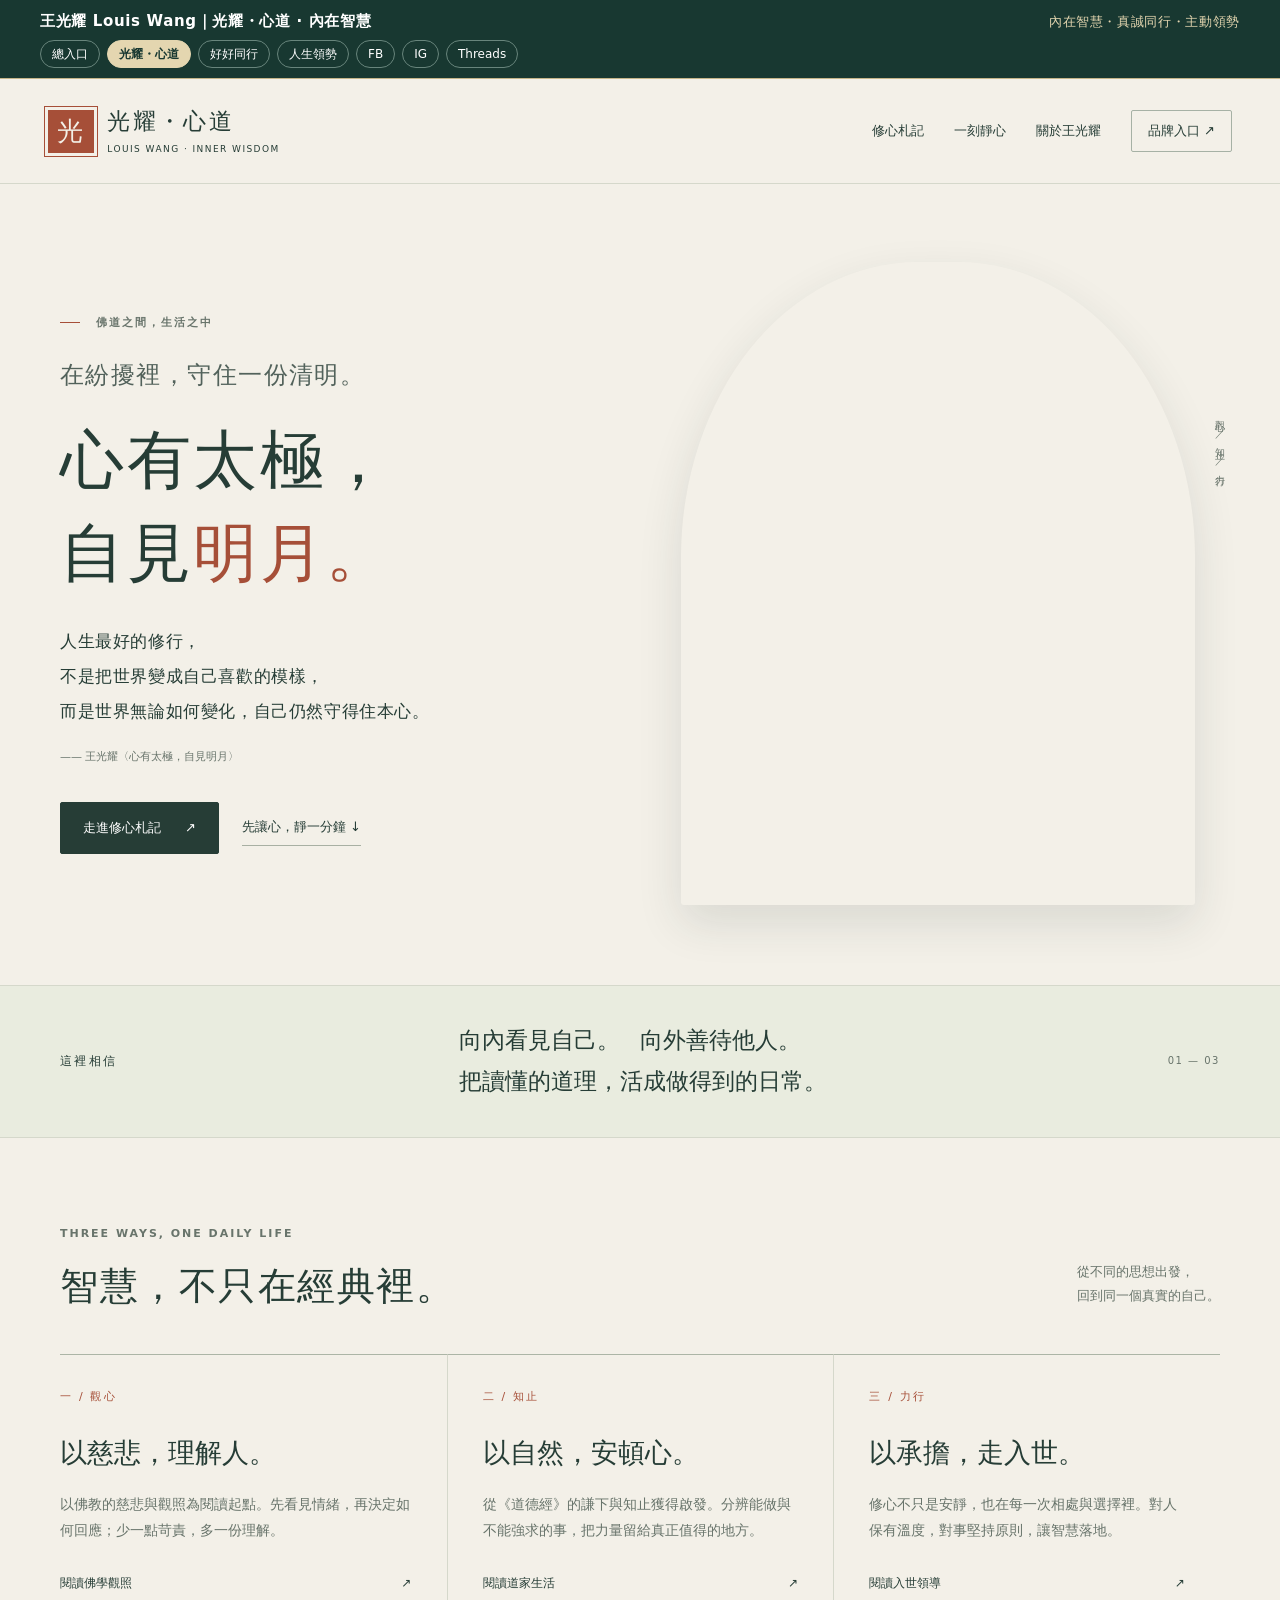
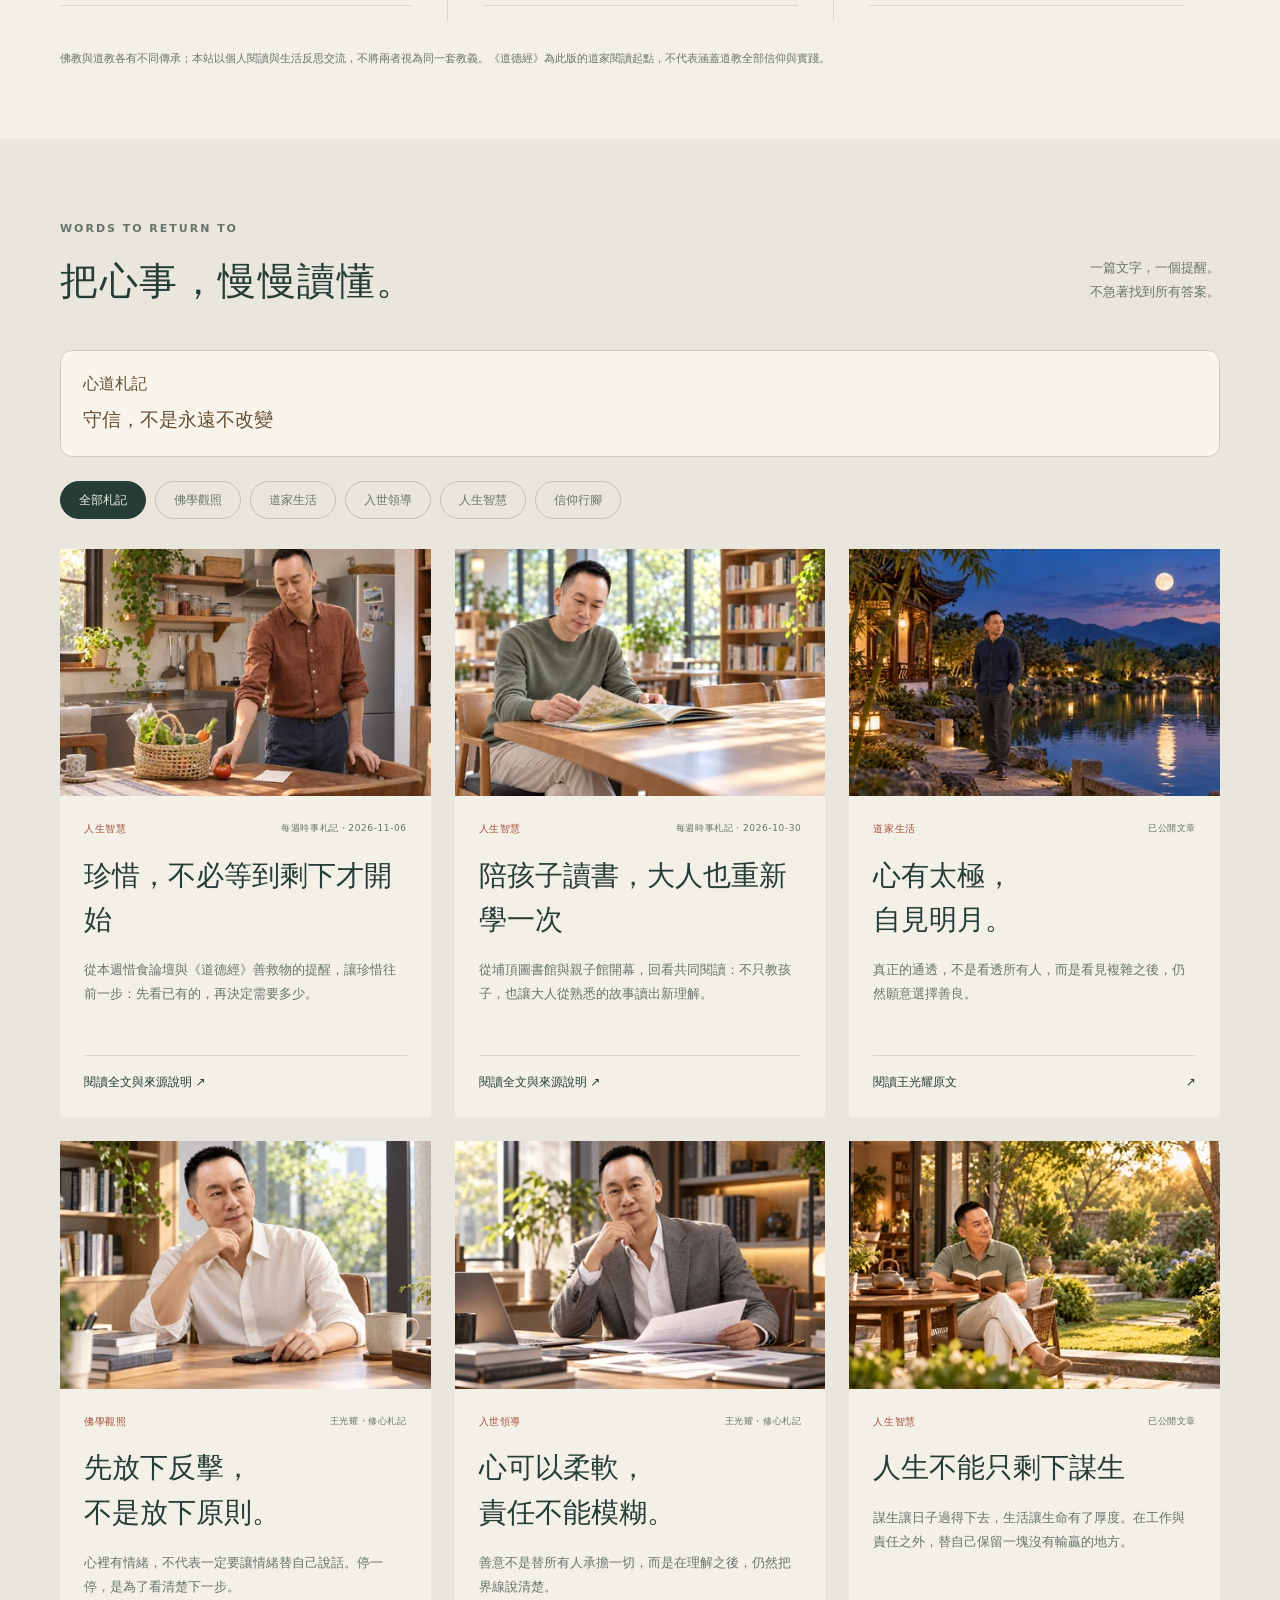
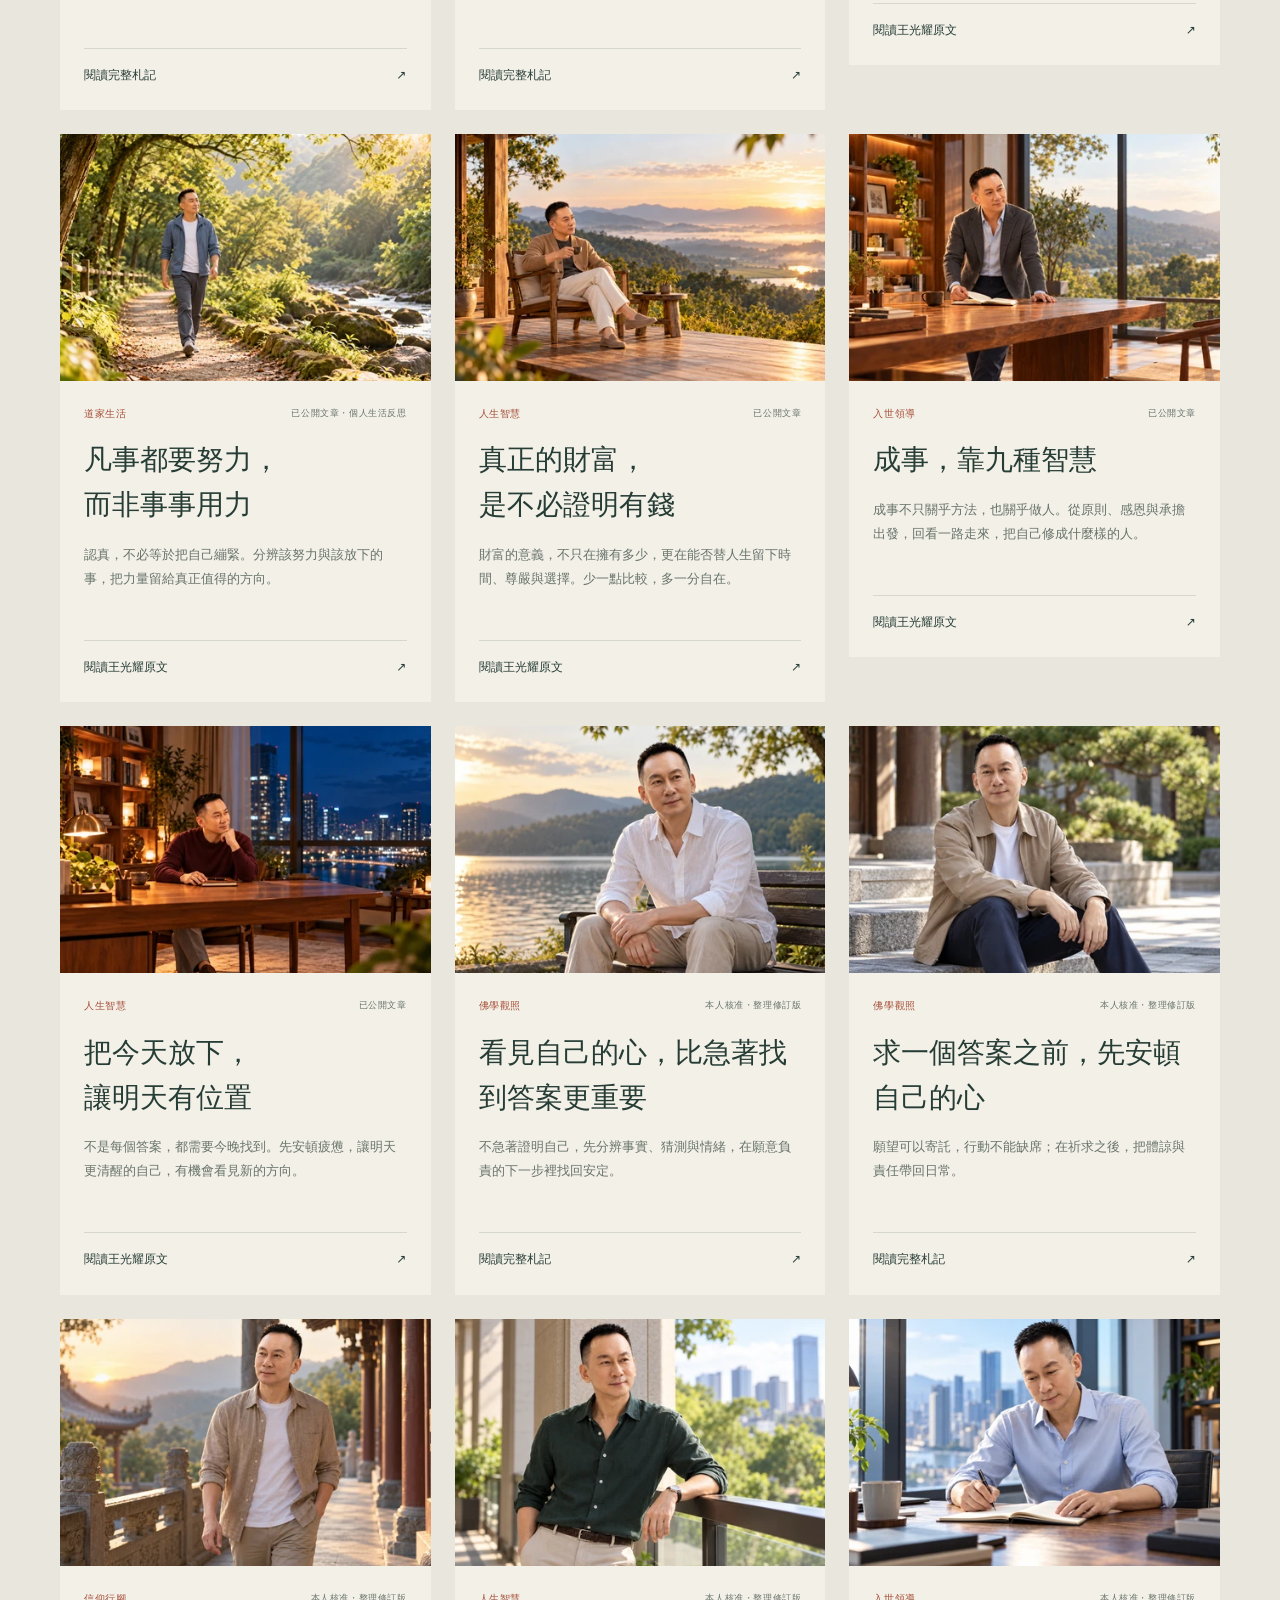
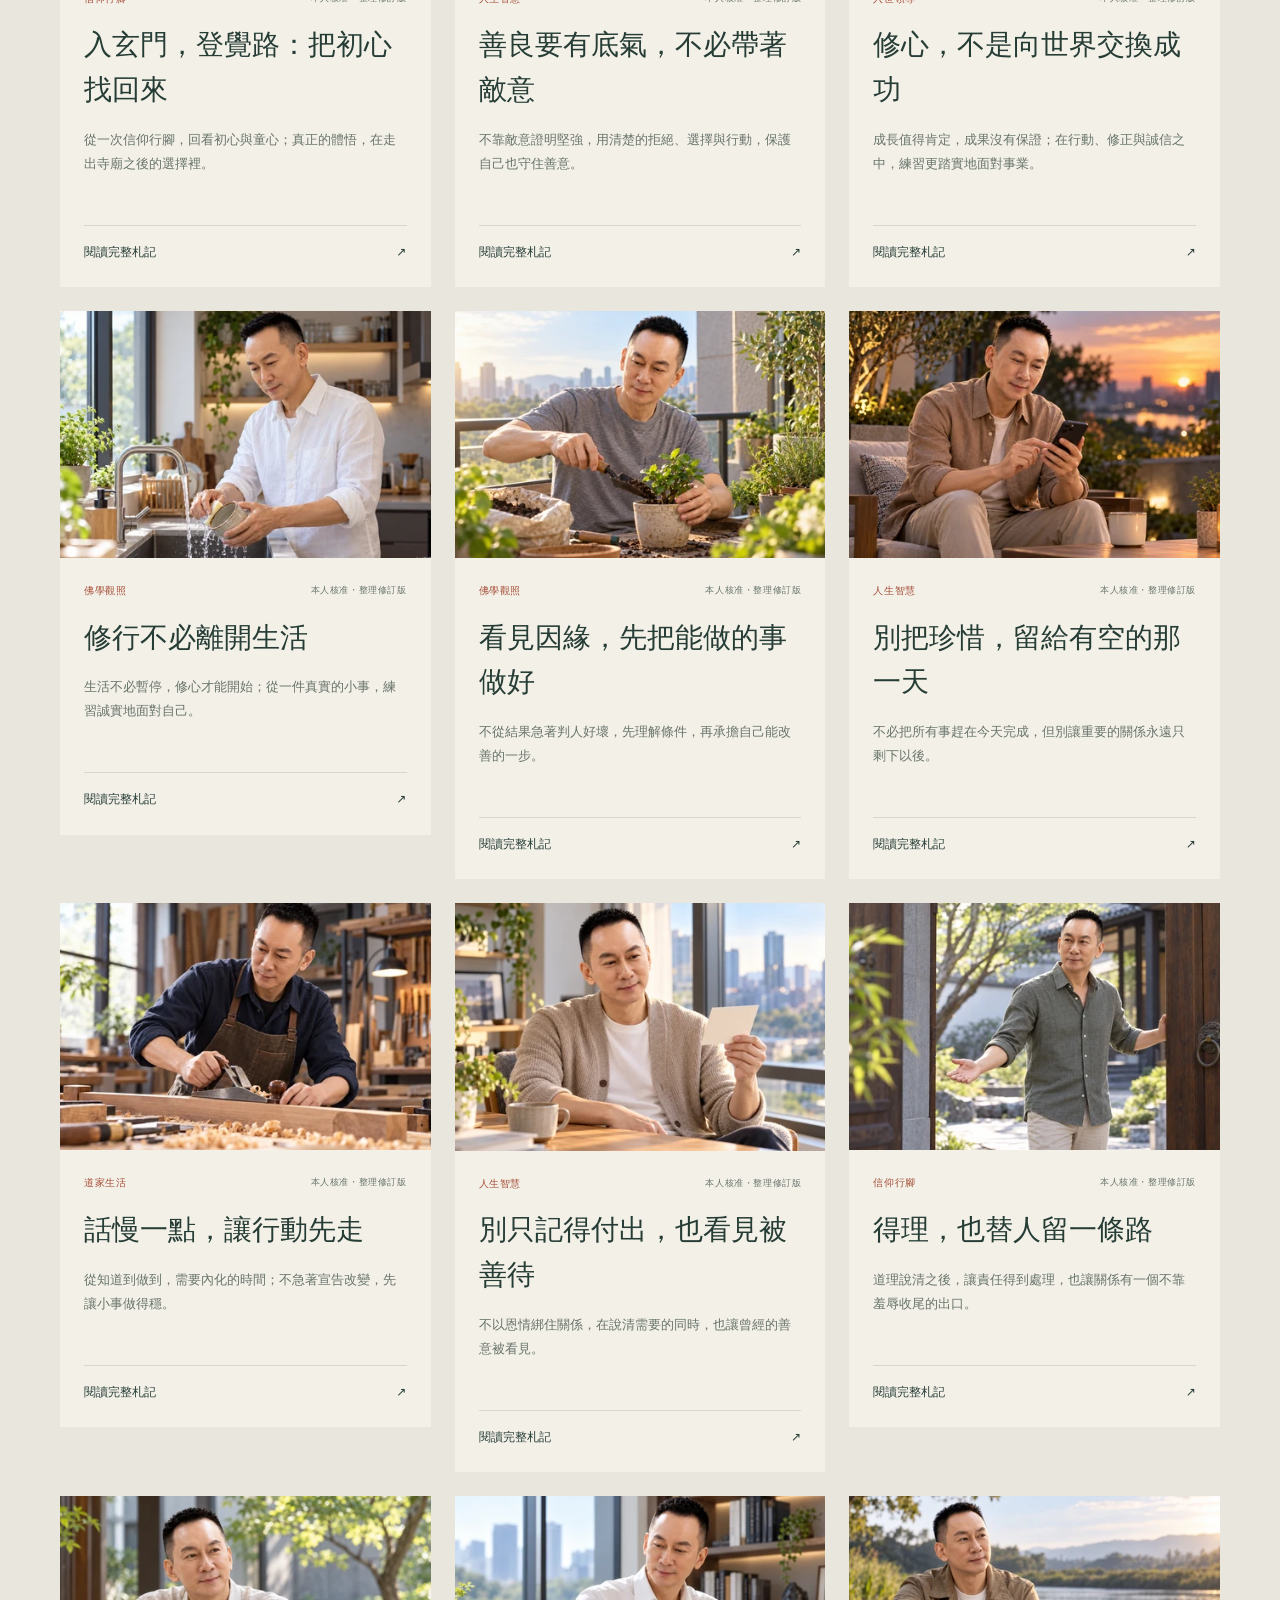
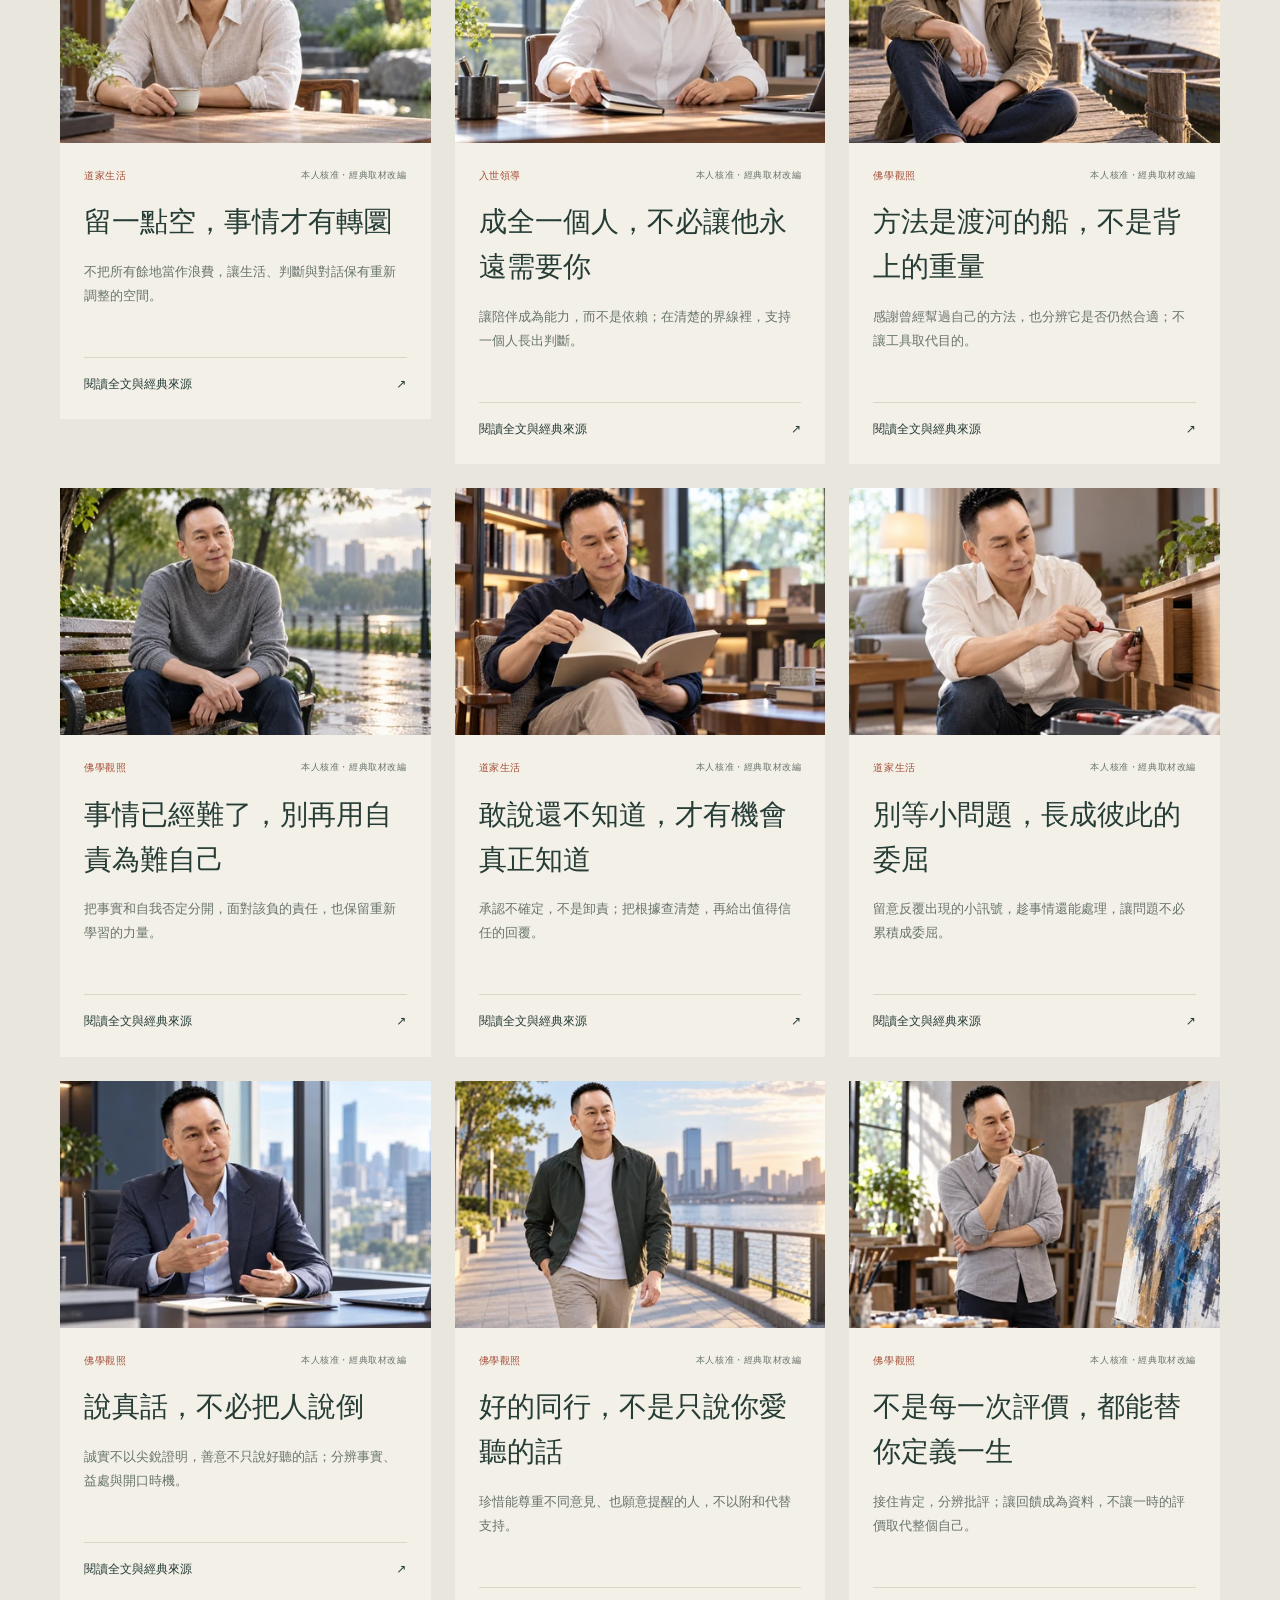
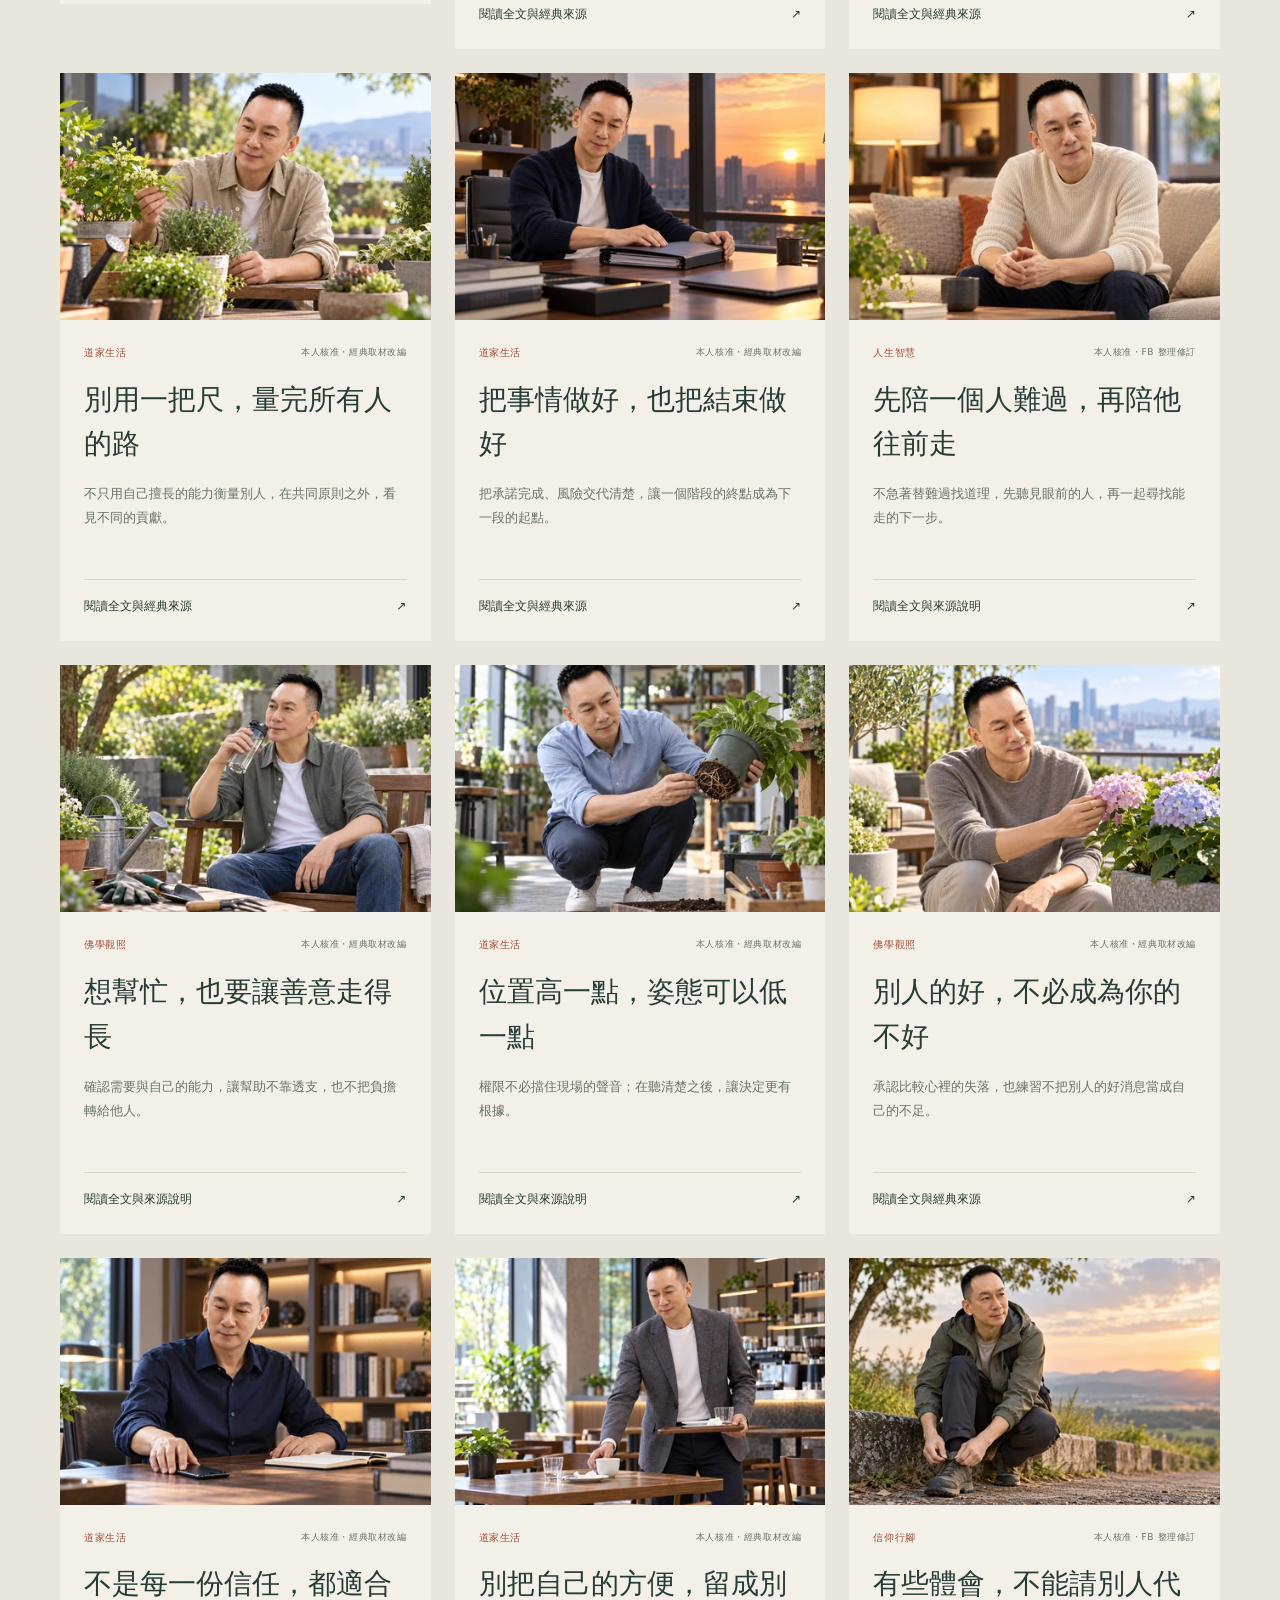
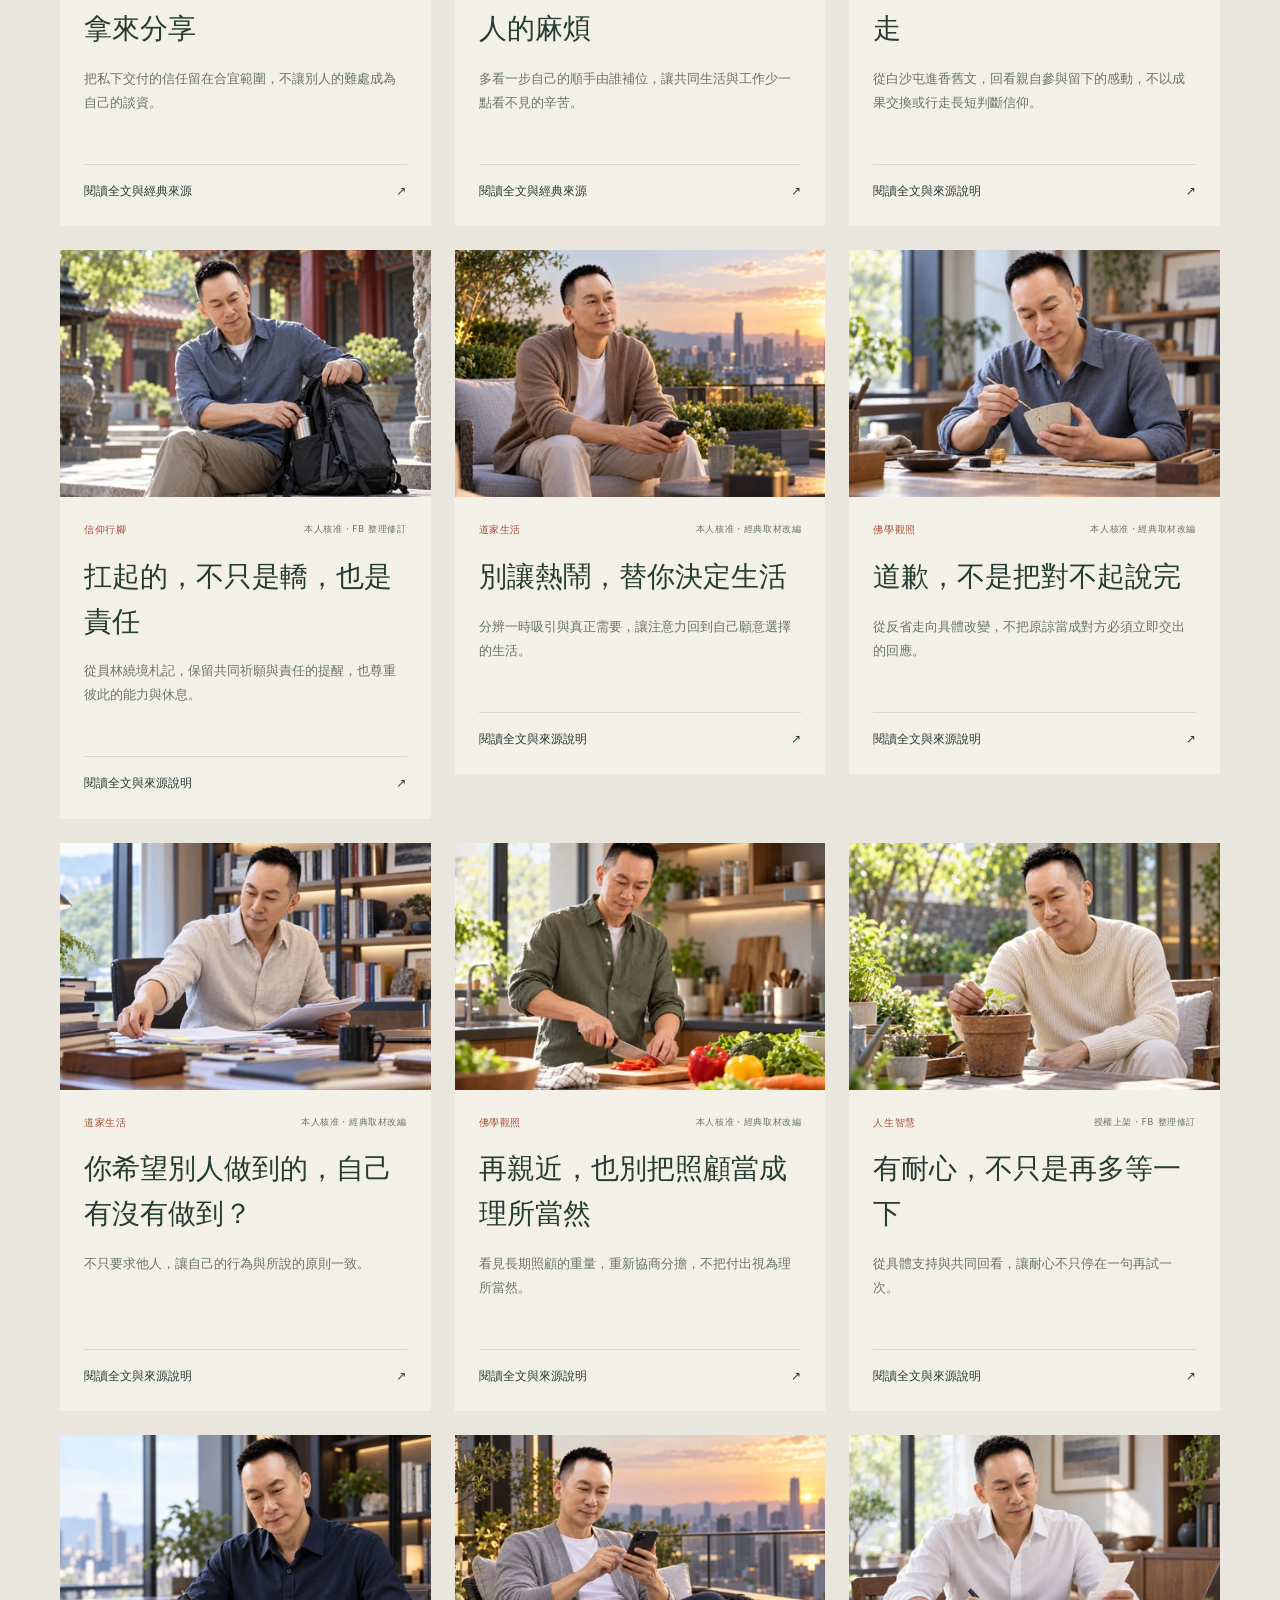
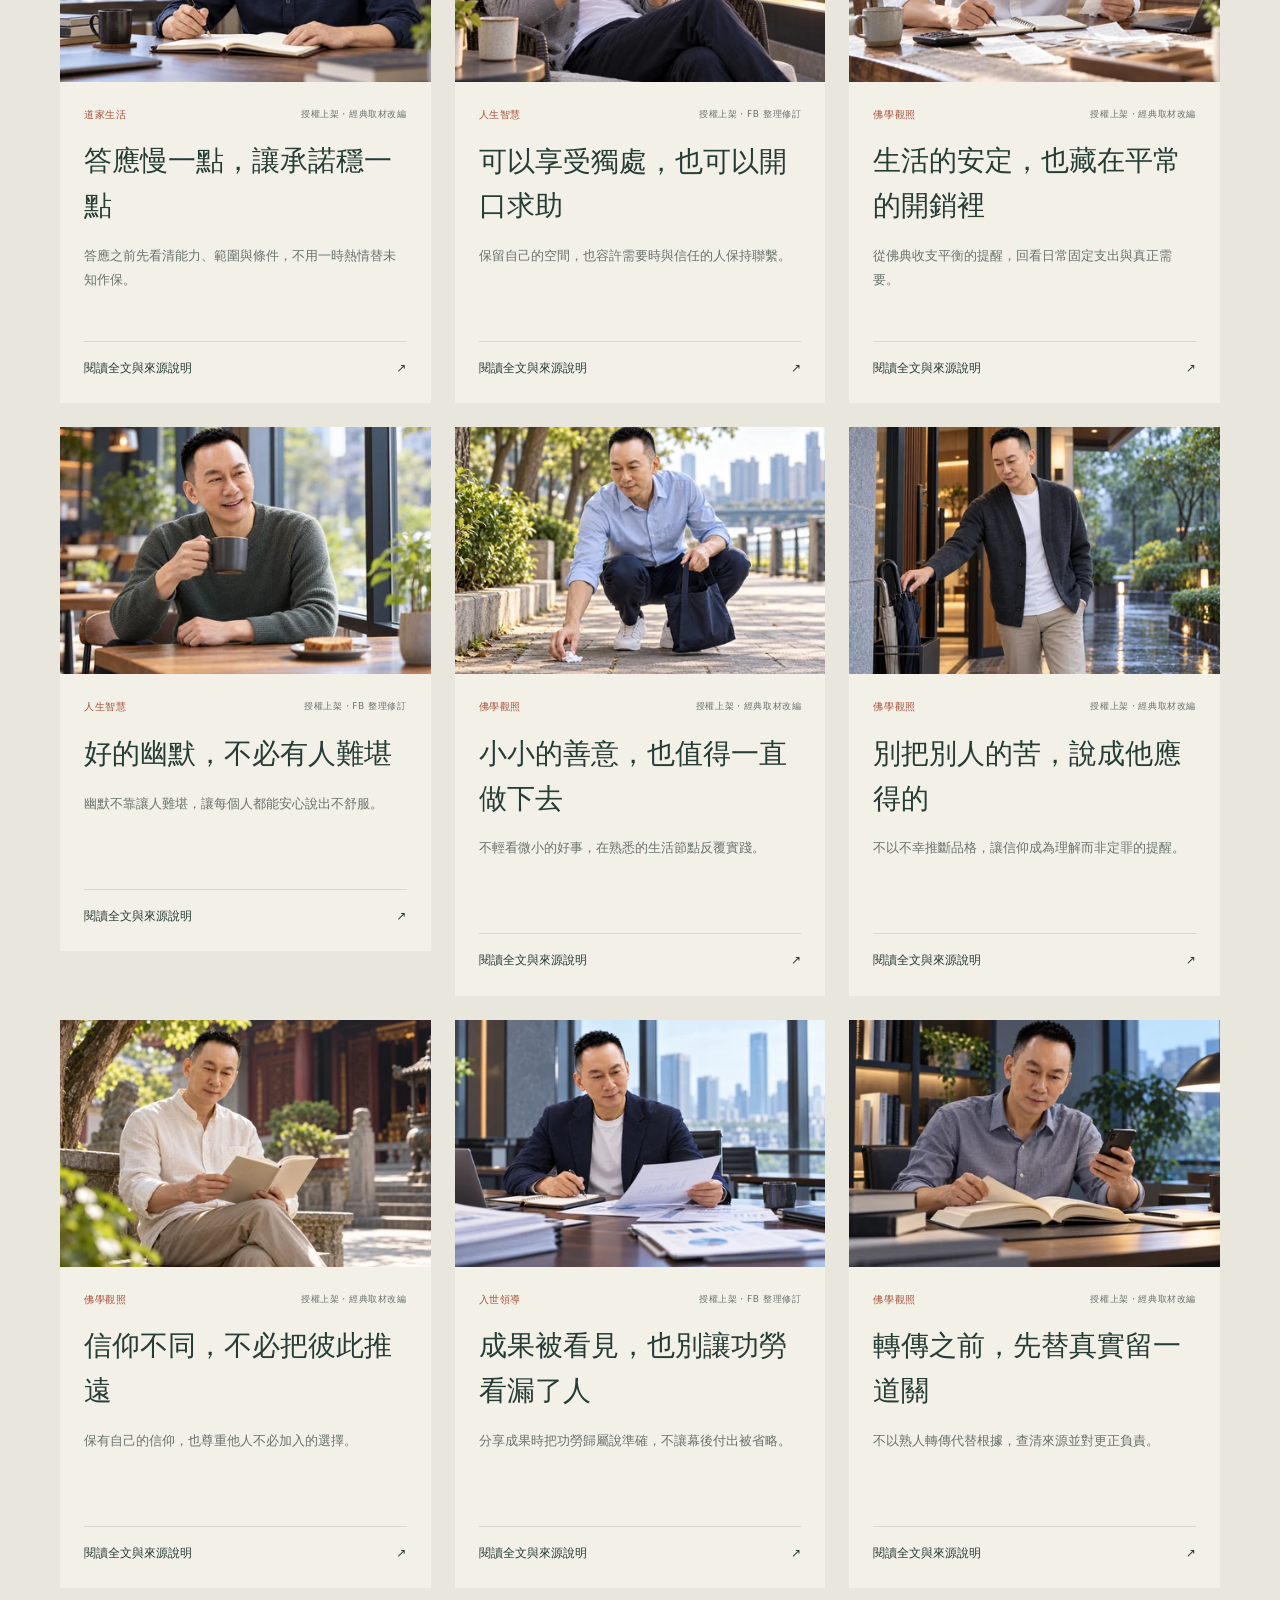
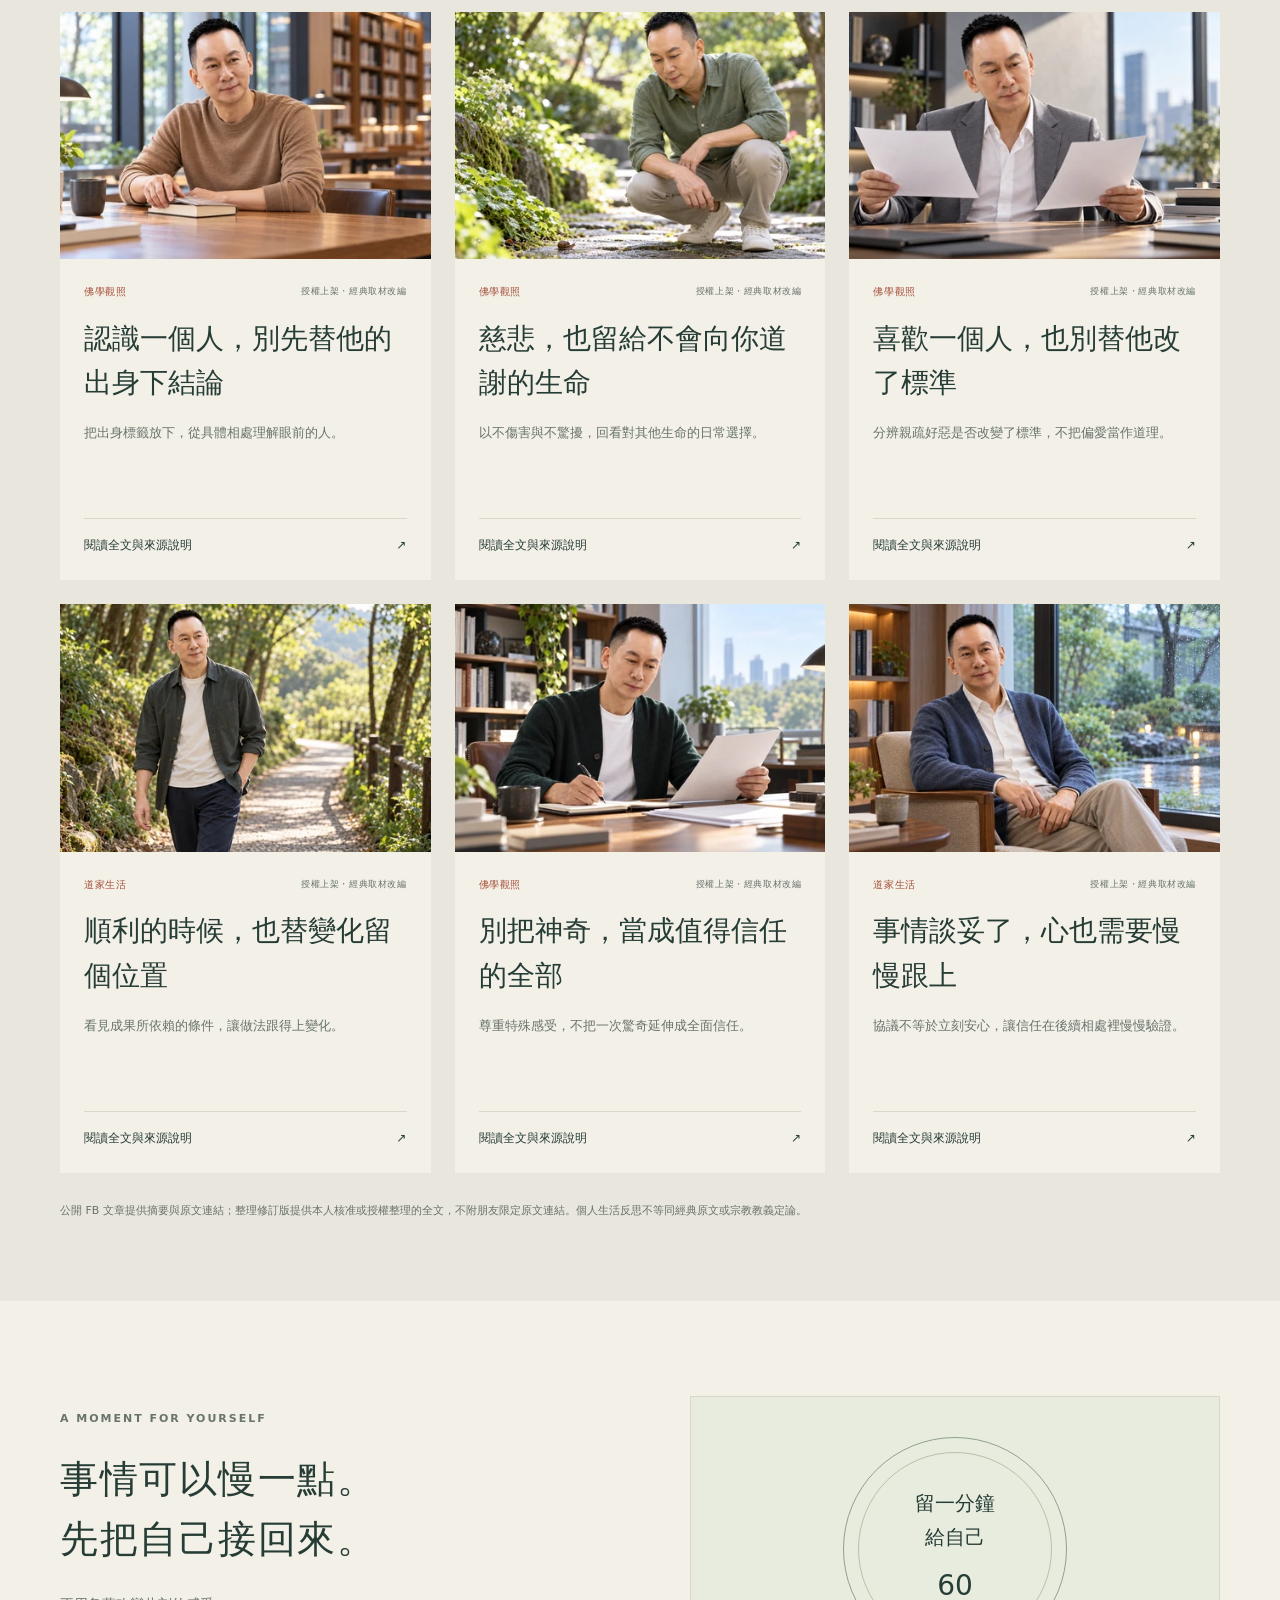
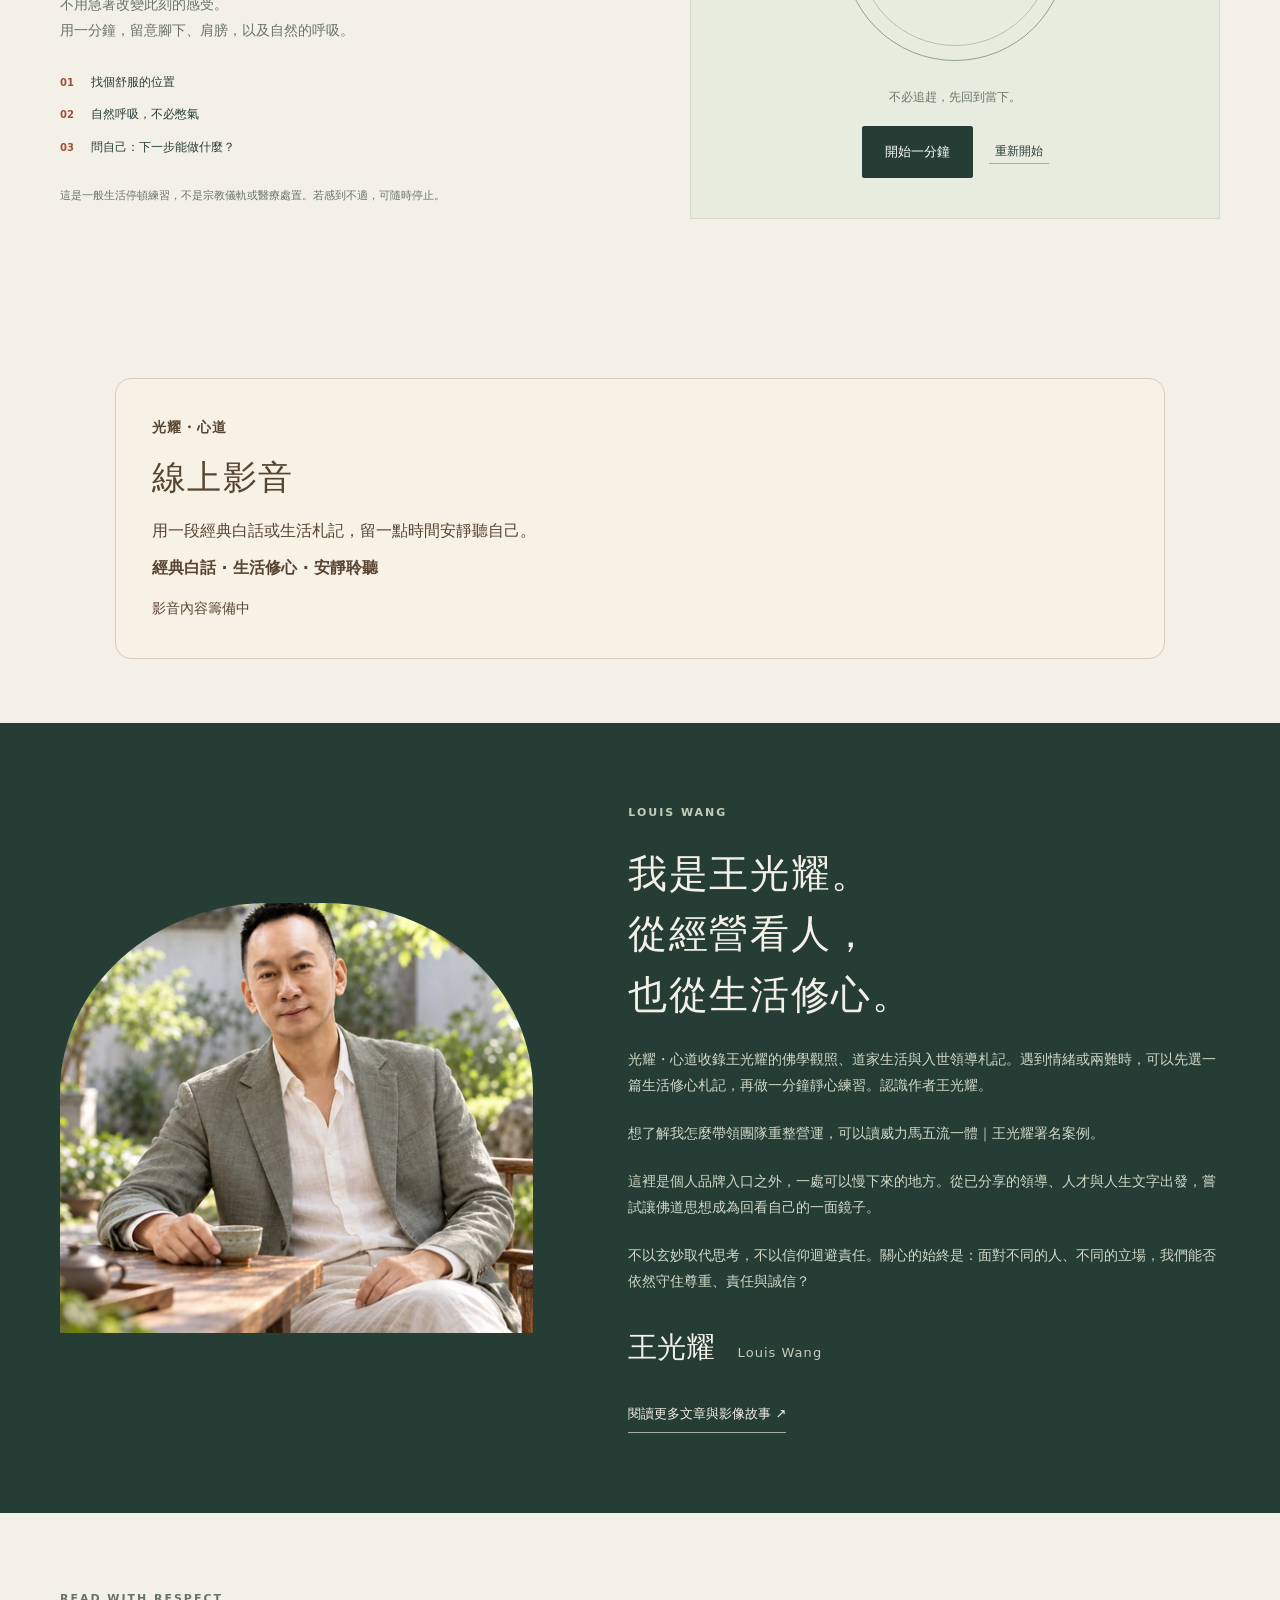
==== commit 328a1248: "Publish approved reflection on keeping commitments" ====
--- a/index.html
+++ b/index.html
@@ -19,7 +19,7 @@
 .louis-brand-network nav a{display:inline-flex!important;position:static!important;color:#fff!important;background:transparent!important;border:1px solid #68857c!important;border-radius:99px!important;text-decoration:none!important;font-size:12px!important;line-height:1.4!important;letter-spacing:0!important;padding:5px 11px!important;white-space:nowrap!important;min-height:28px!important;margin:0!important;font-weight:400!important;opacity:1!important}
 .louis-brand-network nav a[aria-current="page"]{background:#e4d6b0!important;color:#183831!important;border-color:#e4d6b0!important;font-weight:700!important}.louis-brand-network nav a:hover,.louis-brand-network nav a:focus-visible{outline:2px solid #fff;outline-offset:2px}
 @media(max-width:600px){.louis-brand-network{padding:9px 14px}.louis-brand-network .lbn-identity{display:block;font-size:11px;margin-bottom:7px}.louis-brand-network strong{font-size:13px}.louis-brand-network .lbn-tagline{display:block;margin-top:2px}.louis-brand-network nav{gap:5px!important}.louis-brand-network nav a{font-size:11px!important;padding:4px 8px!important}}
-</style><script type="application/ld+json">{"@context": "https://schema.org", "@graph": [{"@type": "Person", "@id": "https://louisxindao.com/#wang-guang-yao", "name": "王光耀", "alternateName": "Louis Wang", "url": "https://louisxindao.com/about/", "sameAs": ["https://portaly.cc/louiswang1970", "https://www.facebook.com/wang.guang.yao.140962/", "https://www.instagram.com/kuang_yao_wang/", "https://www.threads.com/@kuang_yao_wang"]}, {"@type": "WebSite", "@id": "https://louisxindao.com/#website", "url": "https://louisxindao.com/", "name": "光耀・心道", "inLanguage": "zh-Hant-TW", "publisher": {"@id": "https://louisxindao.com/#wang-guang-yao"}, "description": "王光耀以佛學、道家思想和日常觀察寫下生活修心札記，分享情緒、關係與責任的思考，並提供一分鐘靜心練習。"}]}</script><meta name="google-site-verification" content="0hVSzbwYHQ59qNDqMtD0qADytAq8sfcF4ePG6GSRrXQ">
+</style><script type="application/ld+json">{"@context": "https://schema.org", "@graph": [{"@type": "Person", "@id": "https://louisxindao.com/#wang-guang-yao", "name": "王光耀", "alternateName": "Louis Wang", "url": "https://louisxindao.com/about/", "sameAs": ["https://portaly.cc/louiswang1970", "https://www.facebook.com/wang.guang.yao.140962/", "https://www.instagram.com/kuang_yao_wang/", "https://www.threads.com/@kuang_yao_wang"], "image": {"@type": "ImageObject", "@id": "https://louisxindao.com/assets/wang-guang-yao-professional.jpg#image", "contentUrl": "https://louisxindao.com/assets/wang-guang-yao-professional.jpg", "url": "https://louisxindao.com/assets/wang-guang-yao-professional.jpg", "width": 1144, "height": 1430, "caption": "王光耀（Louis Wang），威力馬國際事業營運長，身穿藍色西裝的專業肖像"}}, {"@type": "WebSite", "@id": "https://louisxindao.com/#website", "url": "https://louisxindao.com/", "name": "光耀・心道", "inLanguage": "zh-Hant-TW", "publisher": {"@id": "https://louisxindao.com/#wang-guang-yao"}, "description": "王光耀以佛學、道家思想和日常觀察寫下生活修心札記，分享情緒、關係與責任的思考，並提供一分鐘靜心練習。"}]}</script><meta name="google-site-verification" content="0hVSzbwYHQ59qNDqMtD0qADytAq8sfcF4ePG6GSRrXQ">
 <link rel="alternate" type="text/markdown" href="https://louisxindao.com/index.md"></head>
 <body><aside class="louis-brand-network" aria-label="王光耀品牌與社群"><div class="lbn-identity"><strong>王光耀 Louis Wang｜光耀・心道 · 內在智慧</strong><span class="lbn-tagline">內在智慧・真誠同行・主動領勢</span></div><nav aria-label="王光耀品牌全站導航"><a href="https://portaly.cc/louiswang1970">總入口</a><a href="https://louisxindao.com/" aria-current="page">光耀・心道</a><a href="https://louiswalk.com/">好好同行</a><a href="https://louislead.com/">人生領勢</a><a href="https://www.facebook.com/wang.guang.yao.140962/">FB</a><a href="https://www.instagram.com/kuang_yao_wang/">IG</a><a href="https://www.threads.com/@kuang_yao_wang">Threads</a></nav></aside>
 <a class="skip" href="#main">跳到主要內容</a>
@@ -35,7 +35,7 @@
  <article><span class="path-number">二 / 知止</span><h3>以自然，安頓心。</h3><p>從《道德經》的謙下與知止獲得啟發。分辨能做與不能強求的事，把力量留給真正值得的地方。</p><a href="#notes" data-filter-link="道家生活">閱讀道家生活 <span>↗</span></a></article>
  <article><span class="path-number">三 / 力行</span><h3>以承擔，走入世。</h3><p>修心不只是安靜，也在每一次相處與選擇裡。對人保有溫度，對事堅持原則，讓智慧落地。</p><a href="#notes" data-filter-link="入世領導">閱讀入世領導 <span>↗</span></a></article>
  </div><p class="small-note">佛教與道教各有不同傳承；本站以個人閱讀與生活反思交流，不將兩者視為同一套教義。《道德經》為此版的道家閱讀起點，不代表涵蓋道教全部信仰與實踐。</p></section>
-<section class="notes-section" id="notes" aria-labelledby="notes-title"><div class="wrap"><div class="section-head"><div><p class="eyebrow">WORDS TO RETURN TO</p><h2 id="notes-title">把心事，慢慢讀懂。</h2></div><p>一篇文字，一個提醒。<br>不急著找到所有答案。</p></div><div class="filters" role="group" aria-label="依主題篩選文章"><button class="active" data-filter="全部" aria-pressed="true">全部札記</button><button data-filter="佛學觀照" aria-pressed="false">佛學觀照</button><button data-filter="道家生活" aria-pressed="false">道家生活</button><button data-filter="入世領導" aria-pressed="false">入世領導</button></div><div class="note-grid">
+<section class="notes-section" id="notes" aria-labelledby="notes-title"><div class="wrap"><div class="section-head"><div><p class="eyebrow">WORDS TO RETURN TO</p><h2 id="notes-title">把心事，慢慢讀懂。</h2></div><p>一篇文字，一個提醒。<br>不急著找到所有答案。</p></div><article id="keeping-trust-entry" style="margin:0 0 24px;padding:18px 22px;border:1px solid #d3cabe;border-radius:12px;background:#faf5eb;color:#654c33"><p style="margin:0 0 5px">心道札記</p><h3 style="margin:0"><a style="color:inherit" href="/insights/keeping-trust/">守信，不是永遠不改變</a></h3></article><div class="filters" role="group" aria-label="依主題篩選文章"><button class="active" data-filter="全部" aria-pressed="true">全部札記</button><button data-filter="佛學觀照" aria-pressed="false">佛學觀照</button><button data-filter="道家生活" aria-pressed="false">道家生活</button><button data-filter="入世領導" aria-pressed="false">入世領導</button></div><div class="note-grid">
  <article class="note featured" data-category="道家生活" id="note-external-1"><figure class="note-photo"><img src="assets/article-external-1-v002-w1536.webp" srcset="assets/article-external-1-v002-w480.webp 480w, assets/article-external-1-v002-w800.webp 800w, assets/article-external-1-v002-w1536.webp 1536w" sizes="(max-width: 700px) calc(110vw - 44px), 408px" alt="王光耀本人形象，呼應〈心有太極，自見明月。〉" width="1536" height="1024" loading="lazy" decoding="async"></figure><div class="note-body"><p class="category">道家生活 <span>已公開文章</span></p><h3>心有太極，<br>自見明月。</h3><p>真正的通透，不是看透所有人，而是看見複雜之後，仍然願意選擇善良。</p><a href="https://www.facebook.com/photo/?fbid=2978779909157688&amp;set=a.284106685291704" target="_blank" rel="noopener noreferrer">閱讀王光耀原文 <span>↗</span></a></div></article>
  <article class="note" data-category="佛學觀照" id="note-compassion"><figure class="note-photo"><img src="assets/article-compassion-v001-w1536.webp" srcset="assets/article-compassion-v001-w480.webp 480w, assets/article-compassion-v001-w800.webp 800w, assets/article-compassion-v001-w1536.webp 1536w" sizes="(max-width: 700px) calc(110vw - 44px), 408px" alt="王光耀本人形象，呼應〈先放下反擊，不是放下原則。〉" width="1536" height="1024" loading="lazy" decoding="async"></figure><div class="note-body"><p class="category">佛學觀照 <span>王光耀・修心札記</span></p><h3>先放下反擊，<br>不是放下原則。</h3><p>心裡有情緒，不代表一定要讓情緒替自己說話。停一停，是為了看清楚下一步。</p><button class="read-note" data-note="compassion">閱讀完整札記 <span>↗</span></button></div></article>
  <article class="note" data-category="入世領導" id="note-leadership"><figure class="note-photo"><img src="assets/article-leadership-v001-w1536.webp" srcset="assets/article-leadership-v001-w480.webp 480w, assets/article-leadership-v001-w800.webp 800w, assets/article-leadership-v001-w1536.webp 1536w" sizes="(max-width: 700px) calc(110vw - 44px), 408px" alt="王光耀本人形象，呼應〈心可以柔軟，責任不能模糊。〉" width="1536" height="1024" loading="lazy" decoding="async"></figure><div class="note-body"><p class="category">入世領導 <span>王光耀・修心札記</span></p><h3>心可以柔軟，<br>責任不能模糊。</h3><p>善意不是替所有人承擔一切，而是在理解之後，仍然把界線說清楚。</p><button class="read-note" data-note="leadership">閱讀完整札記 <span>↗</span></button></div></article>
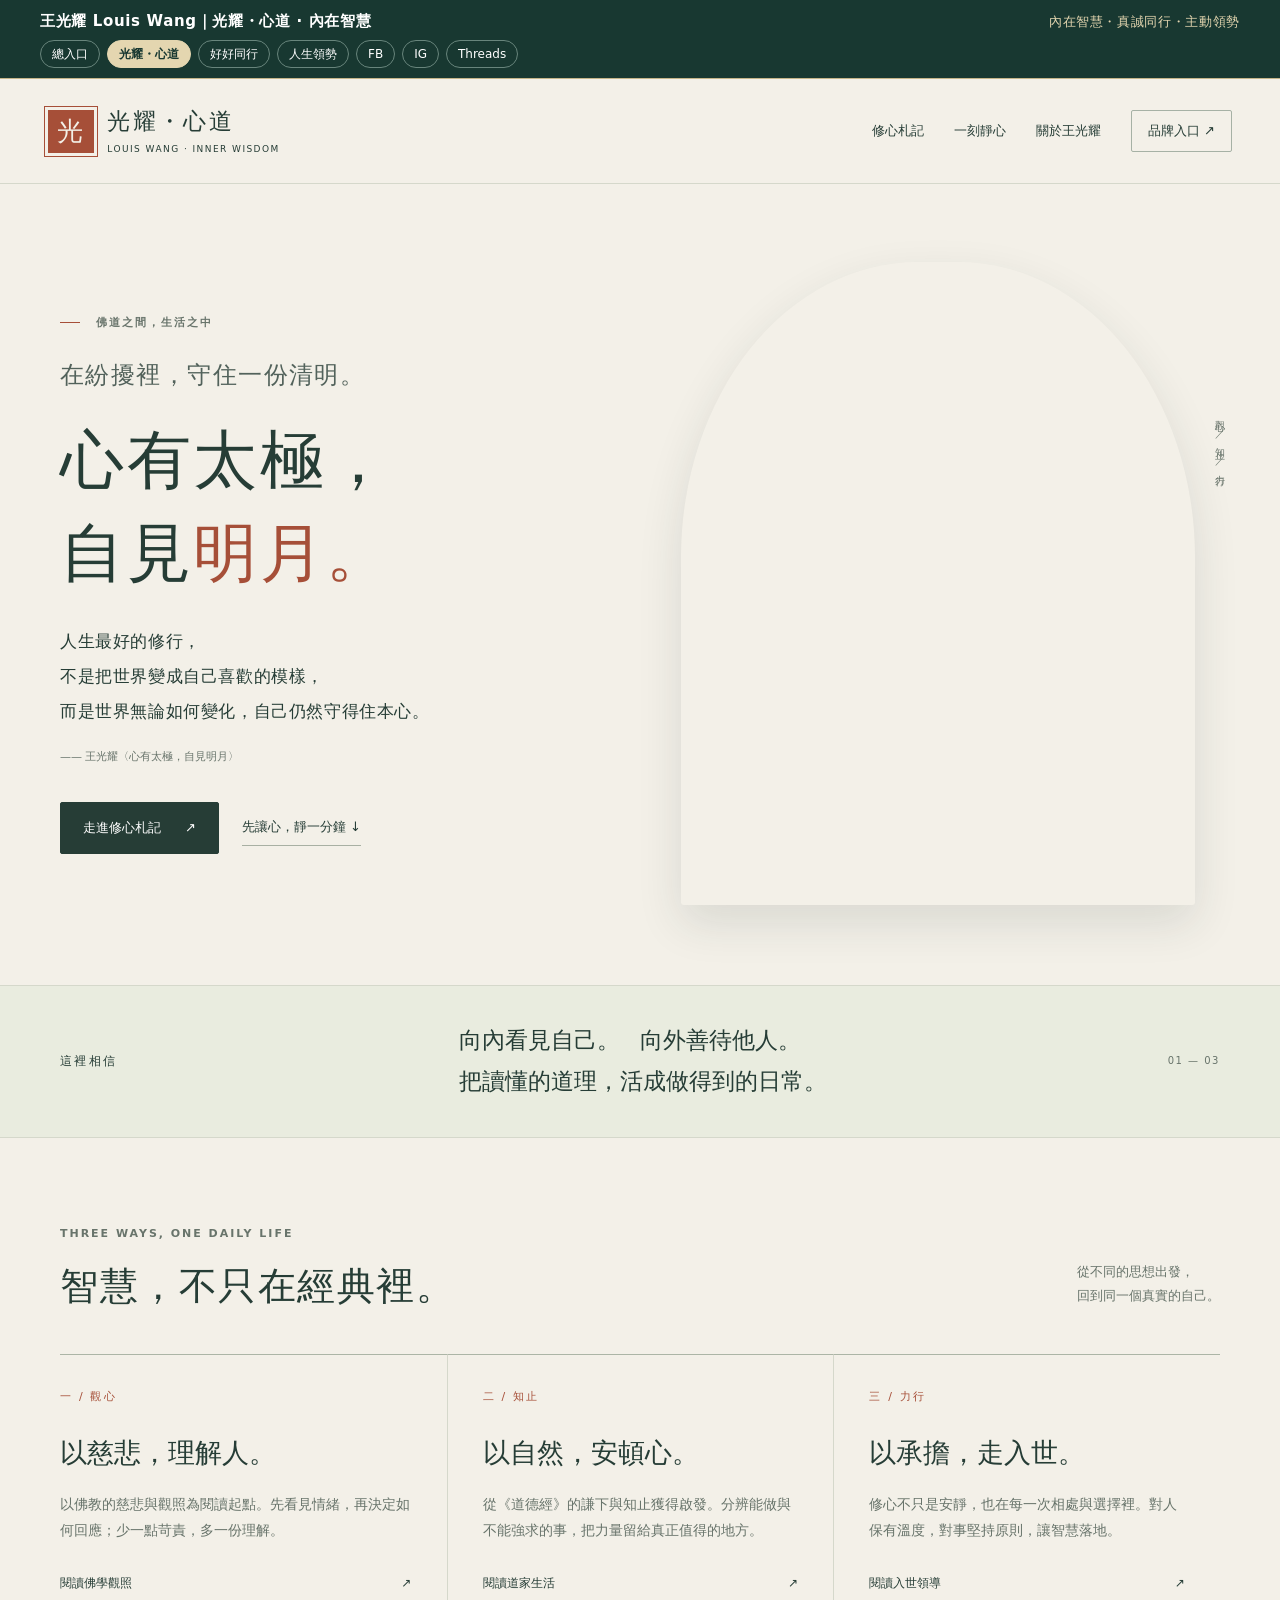
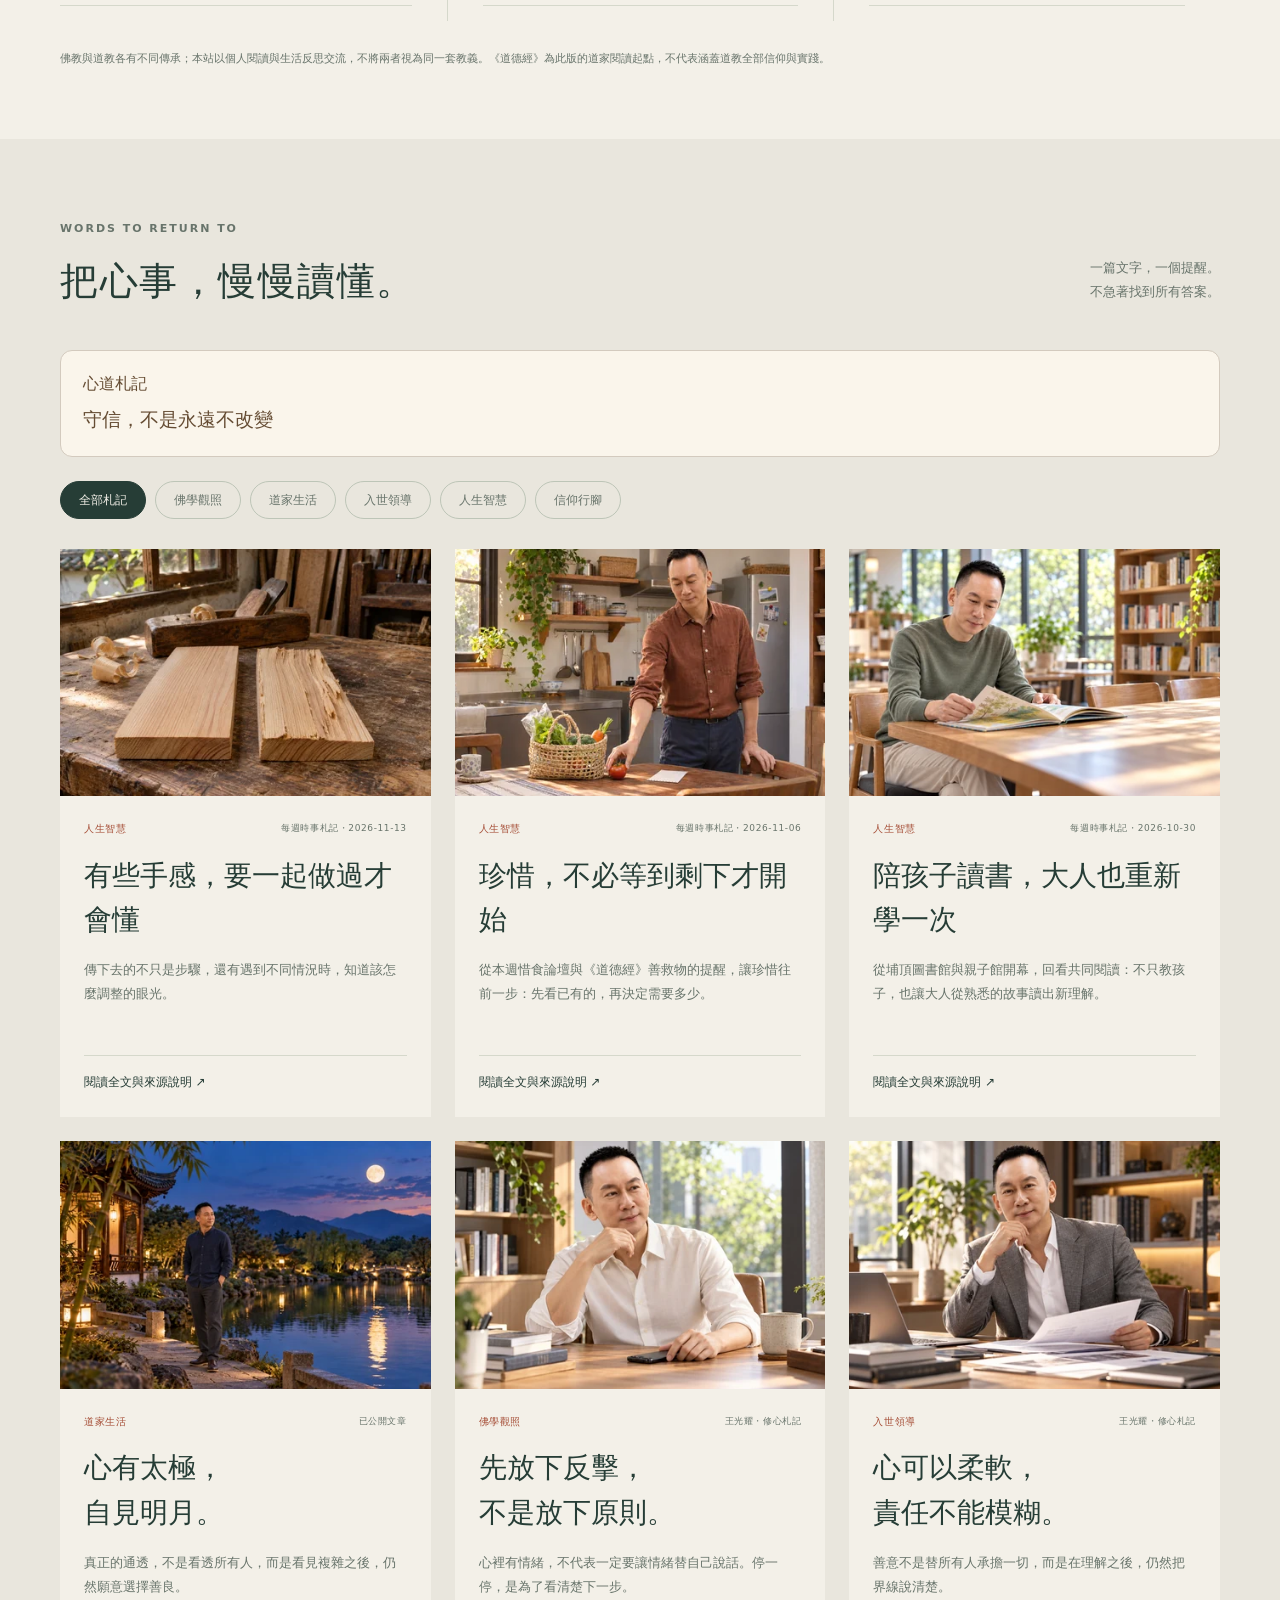
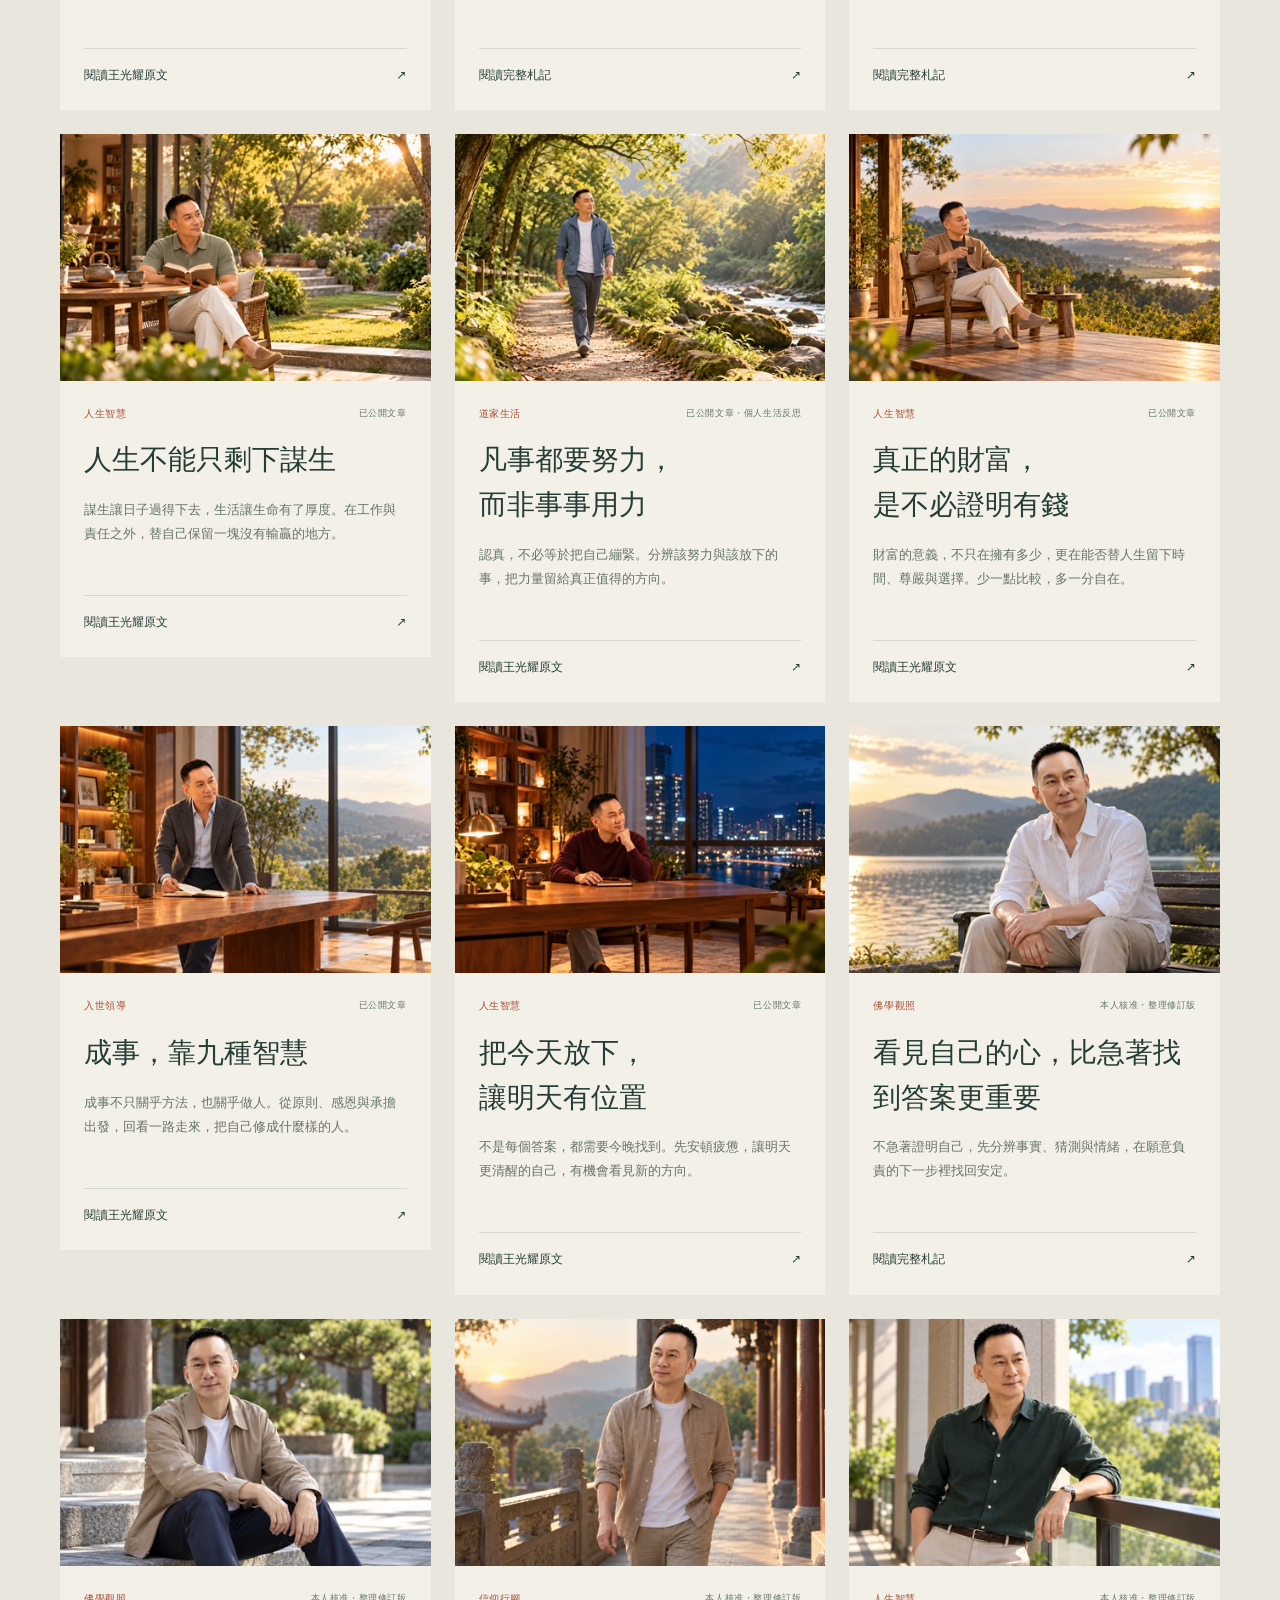
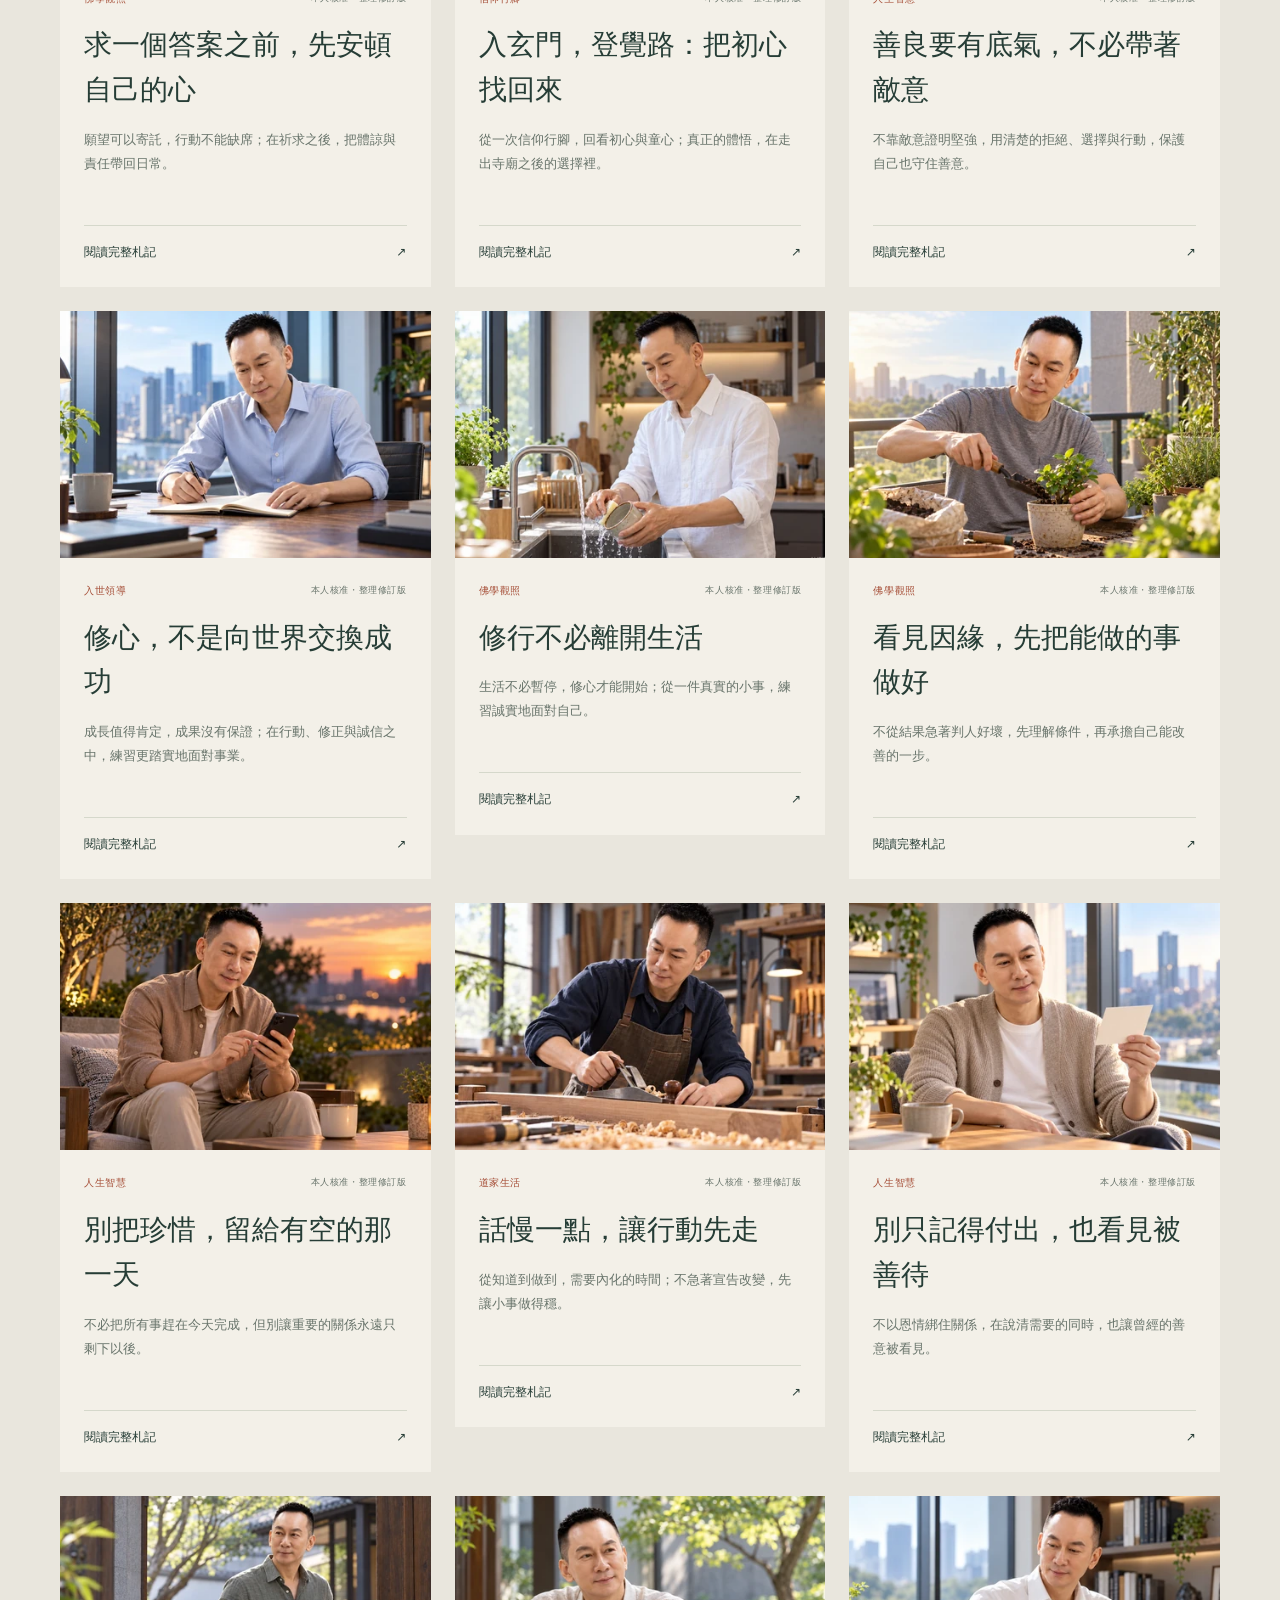
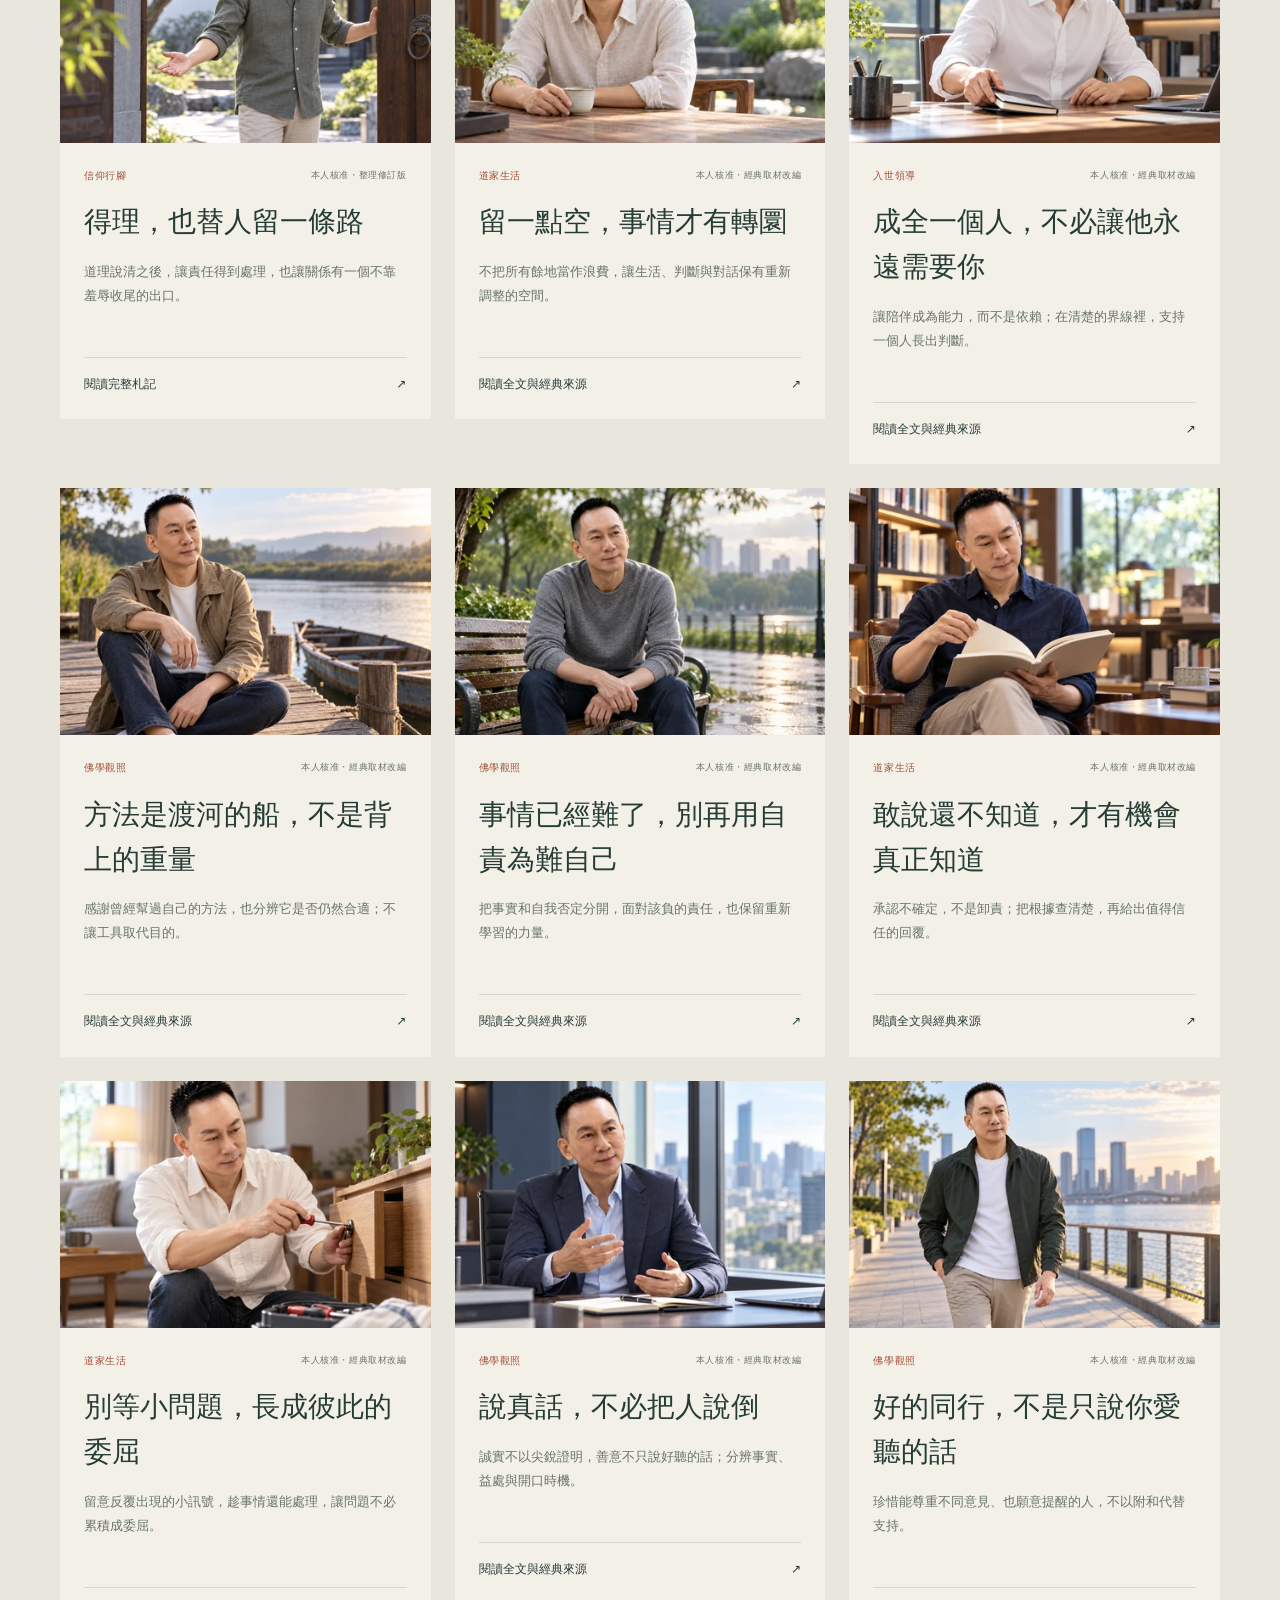
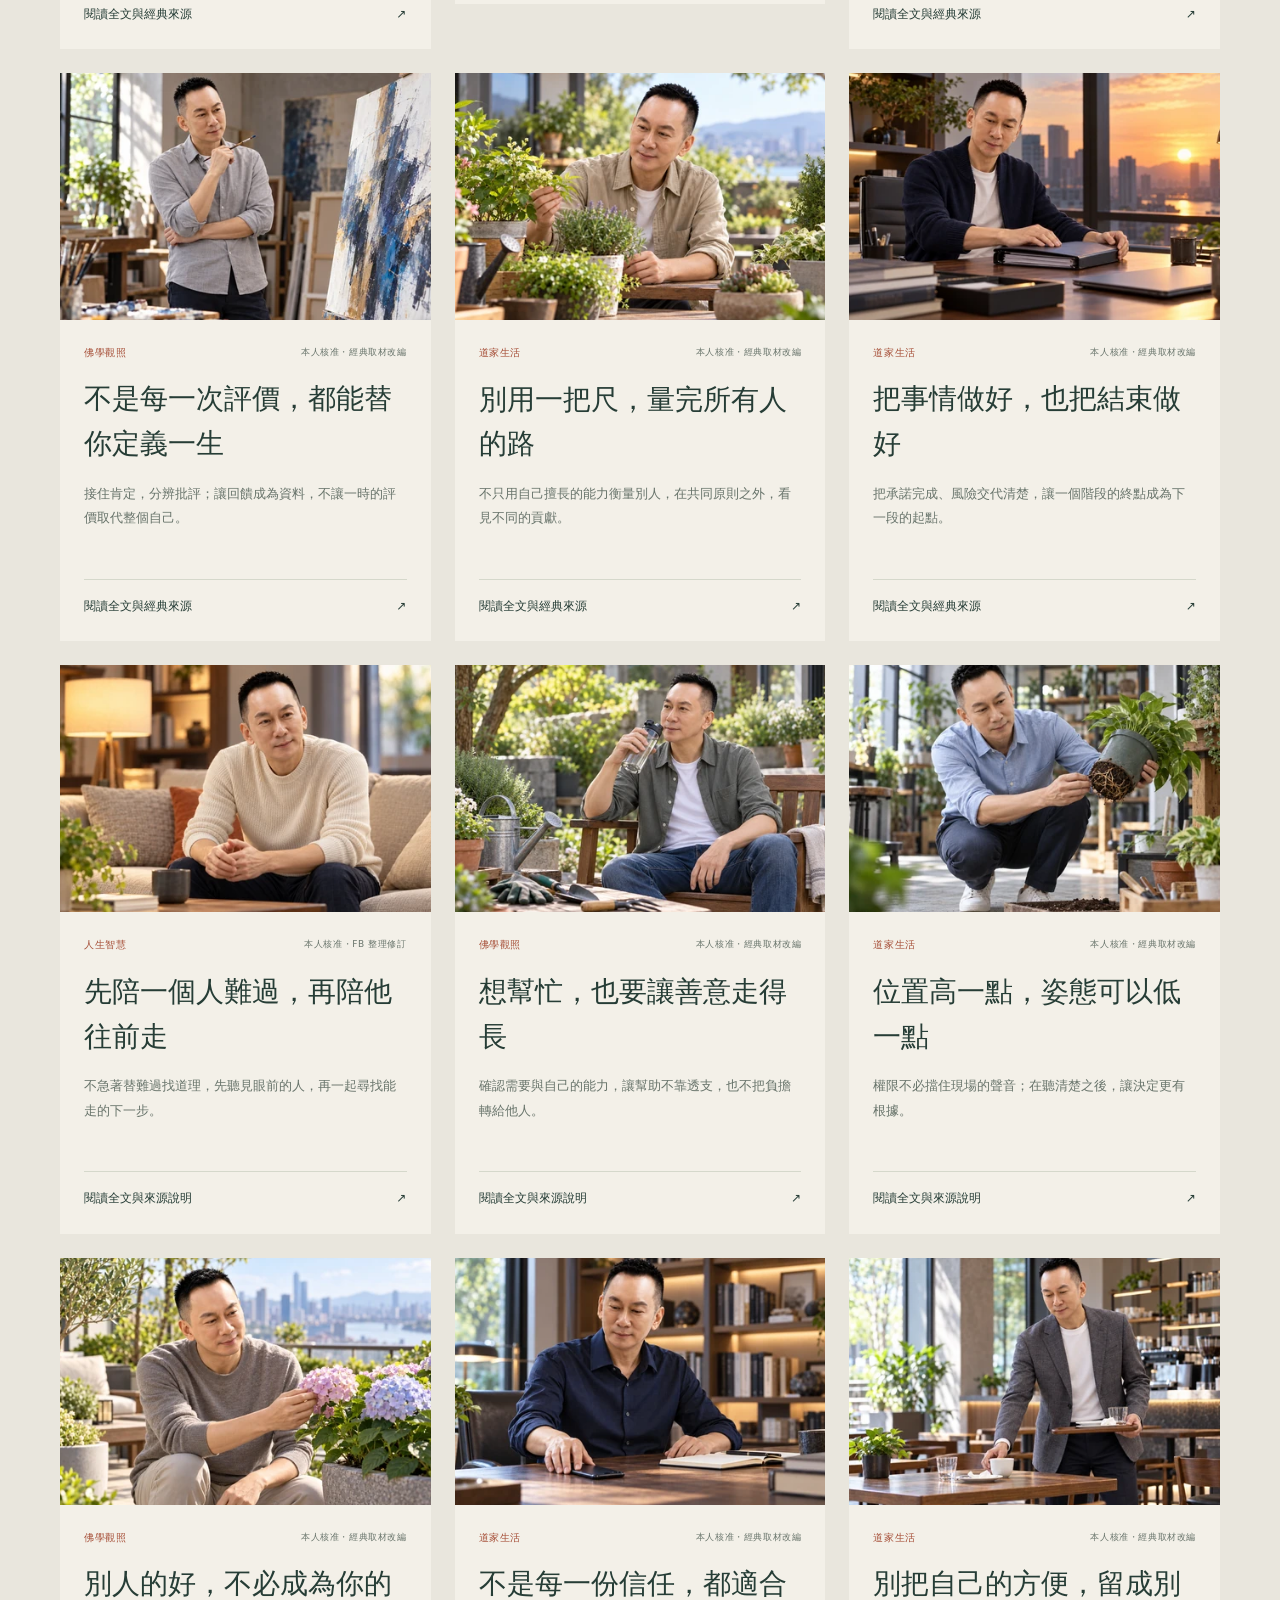
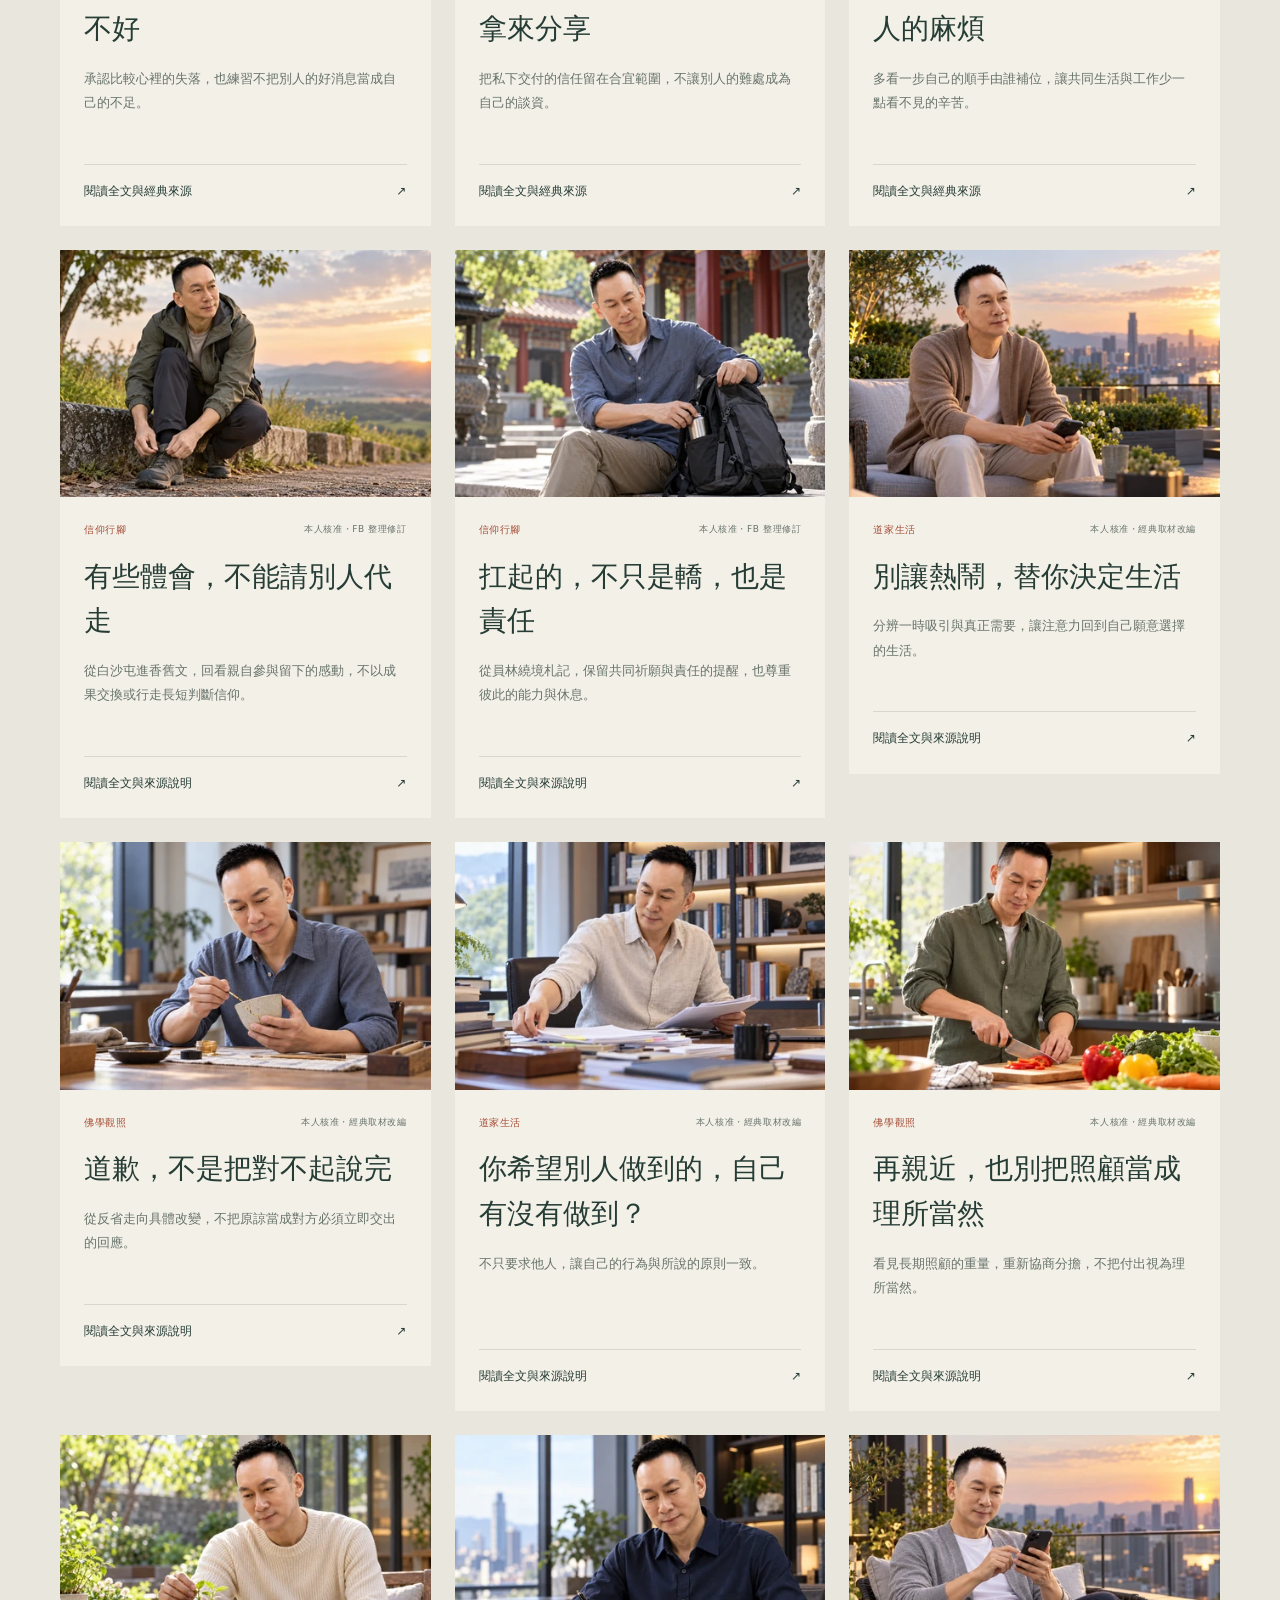
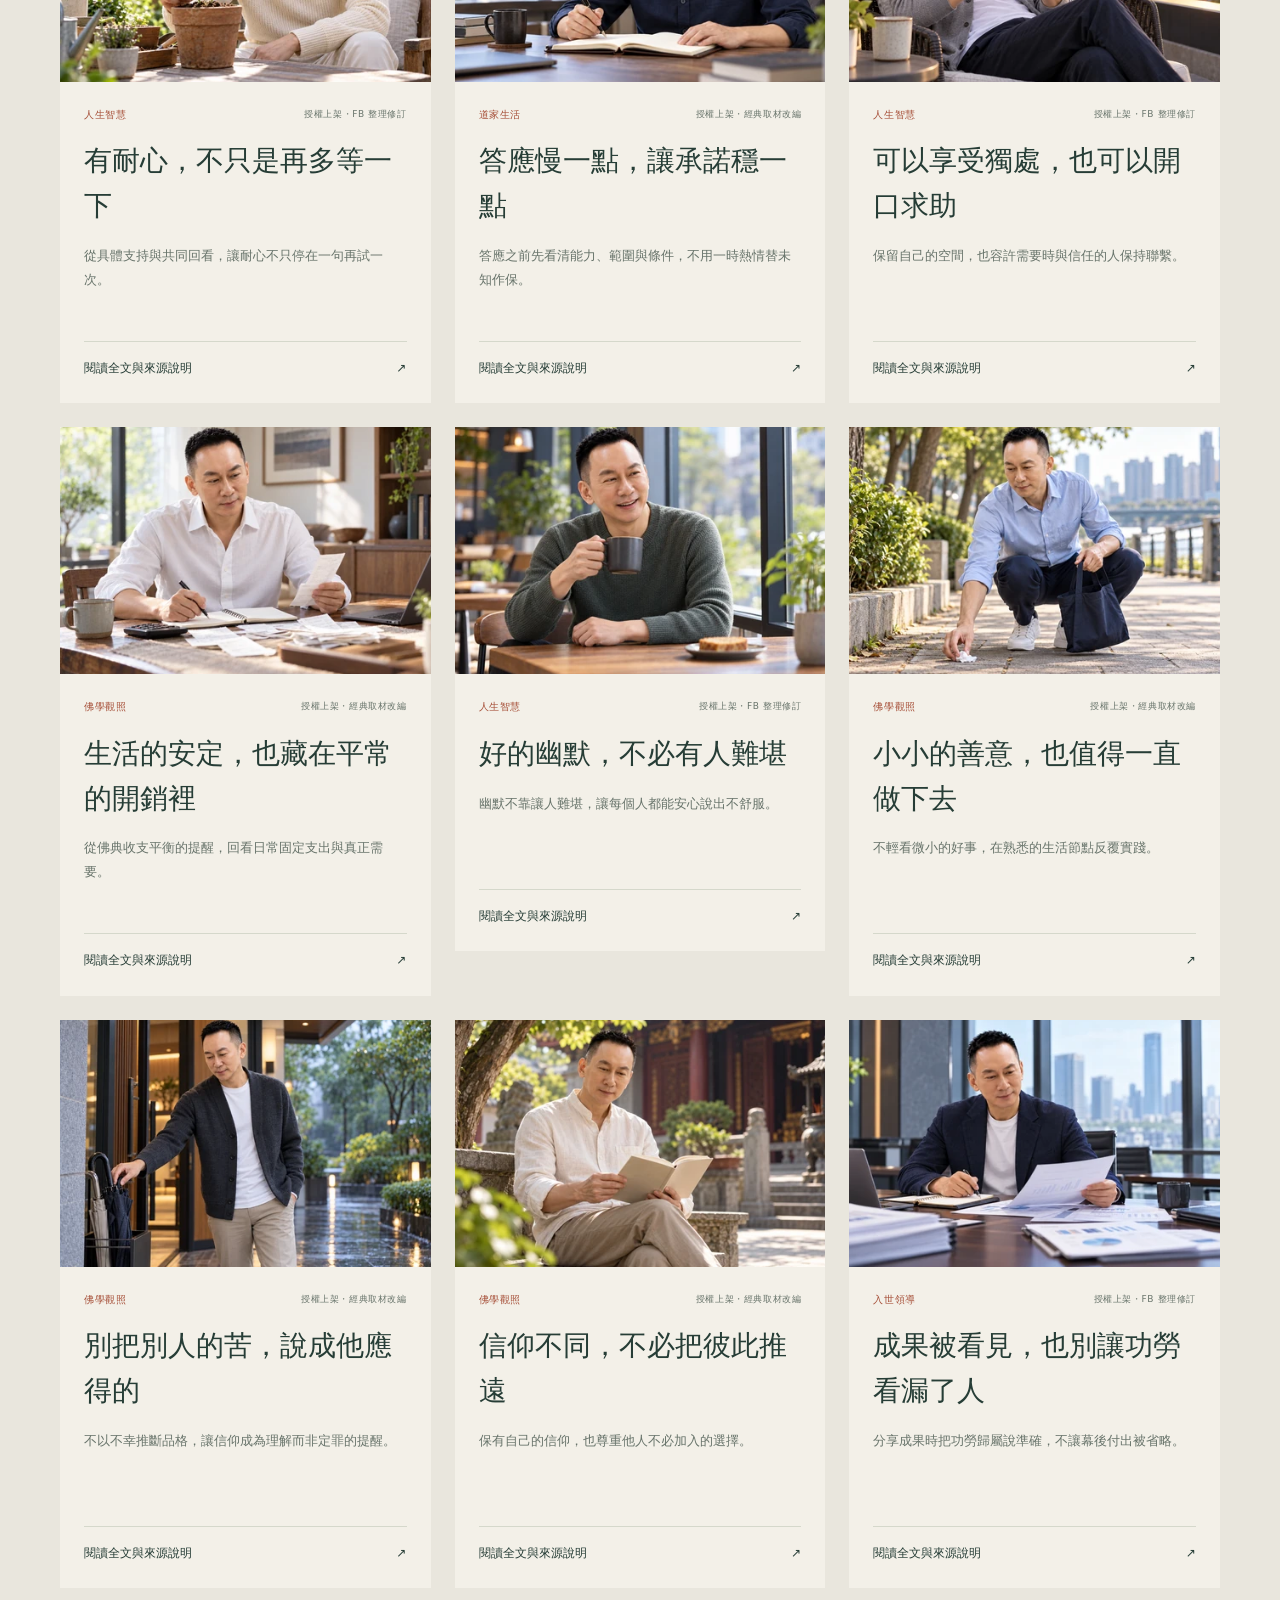
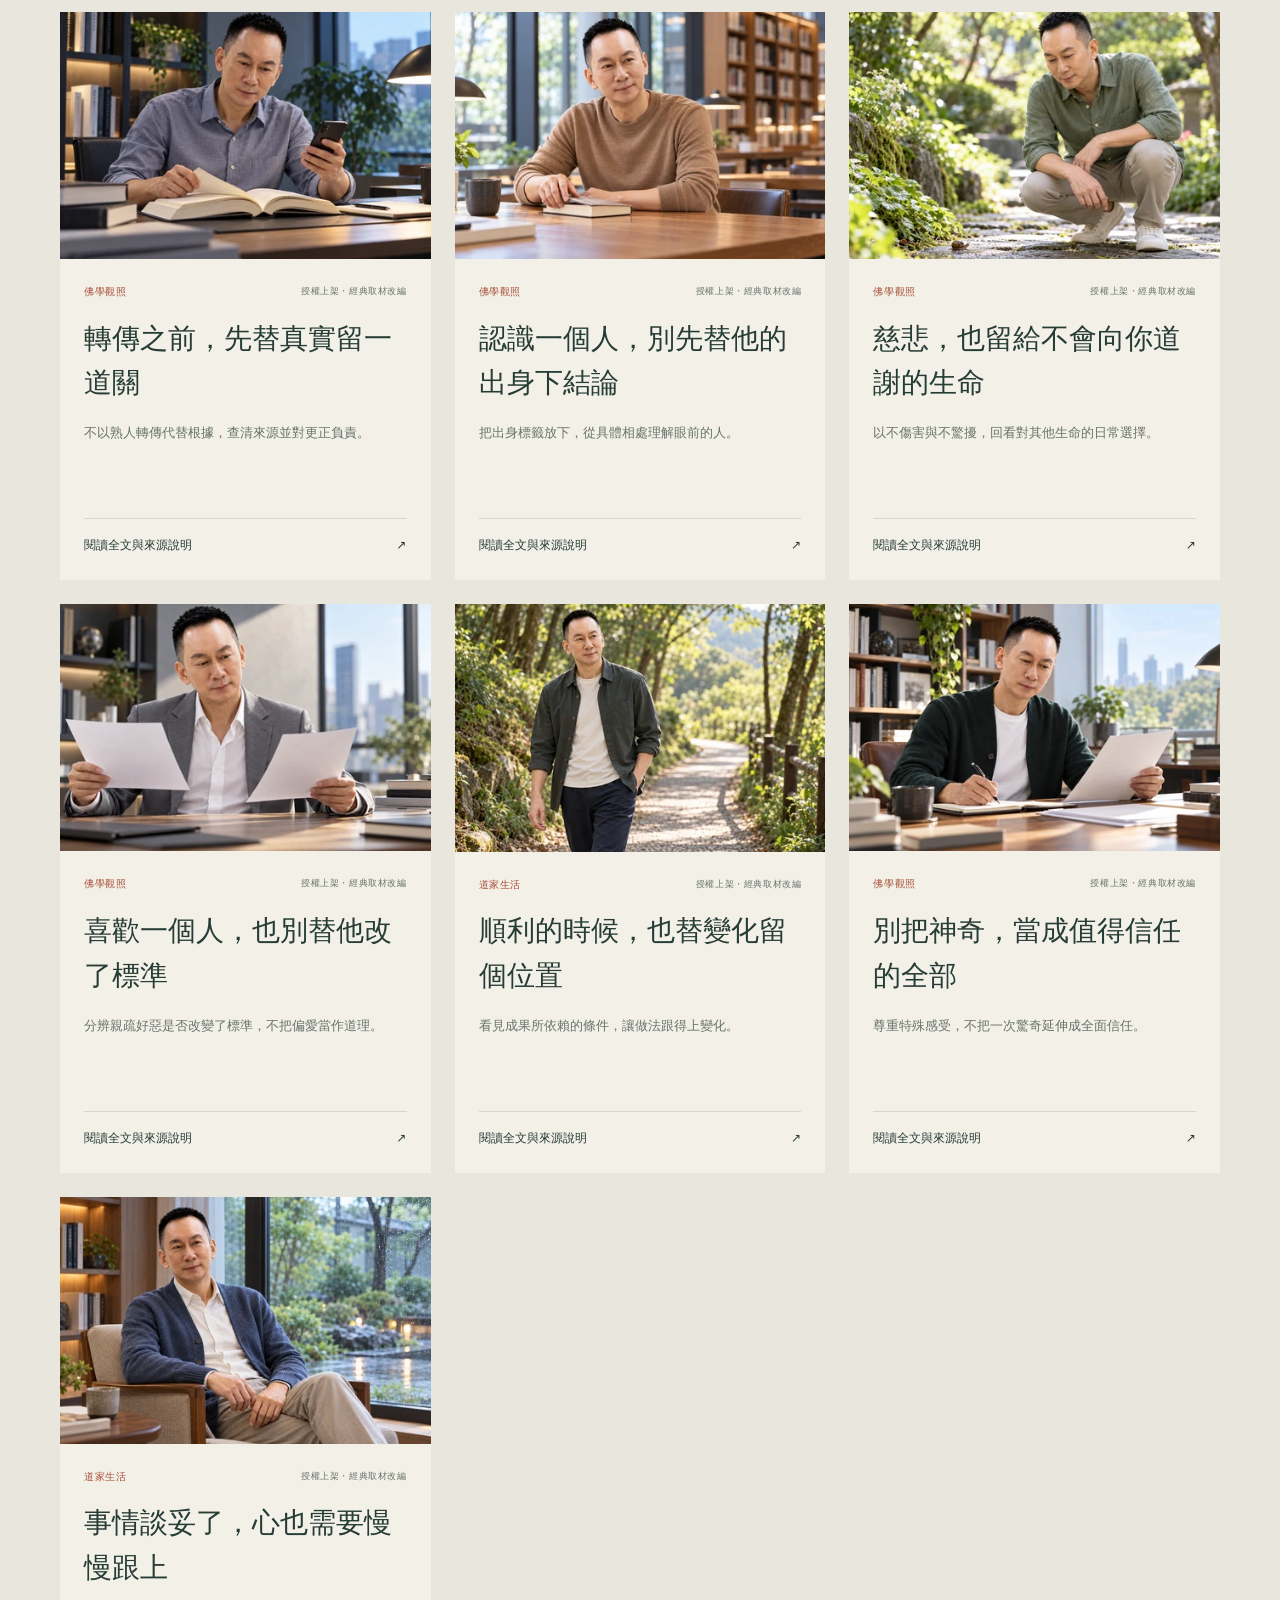
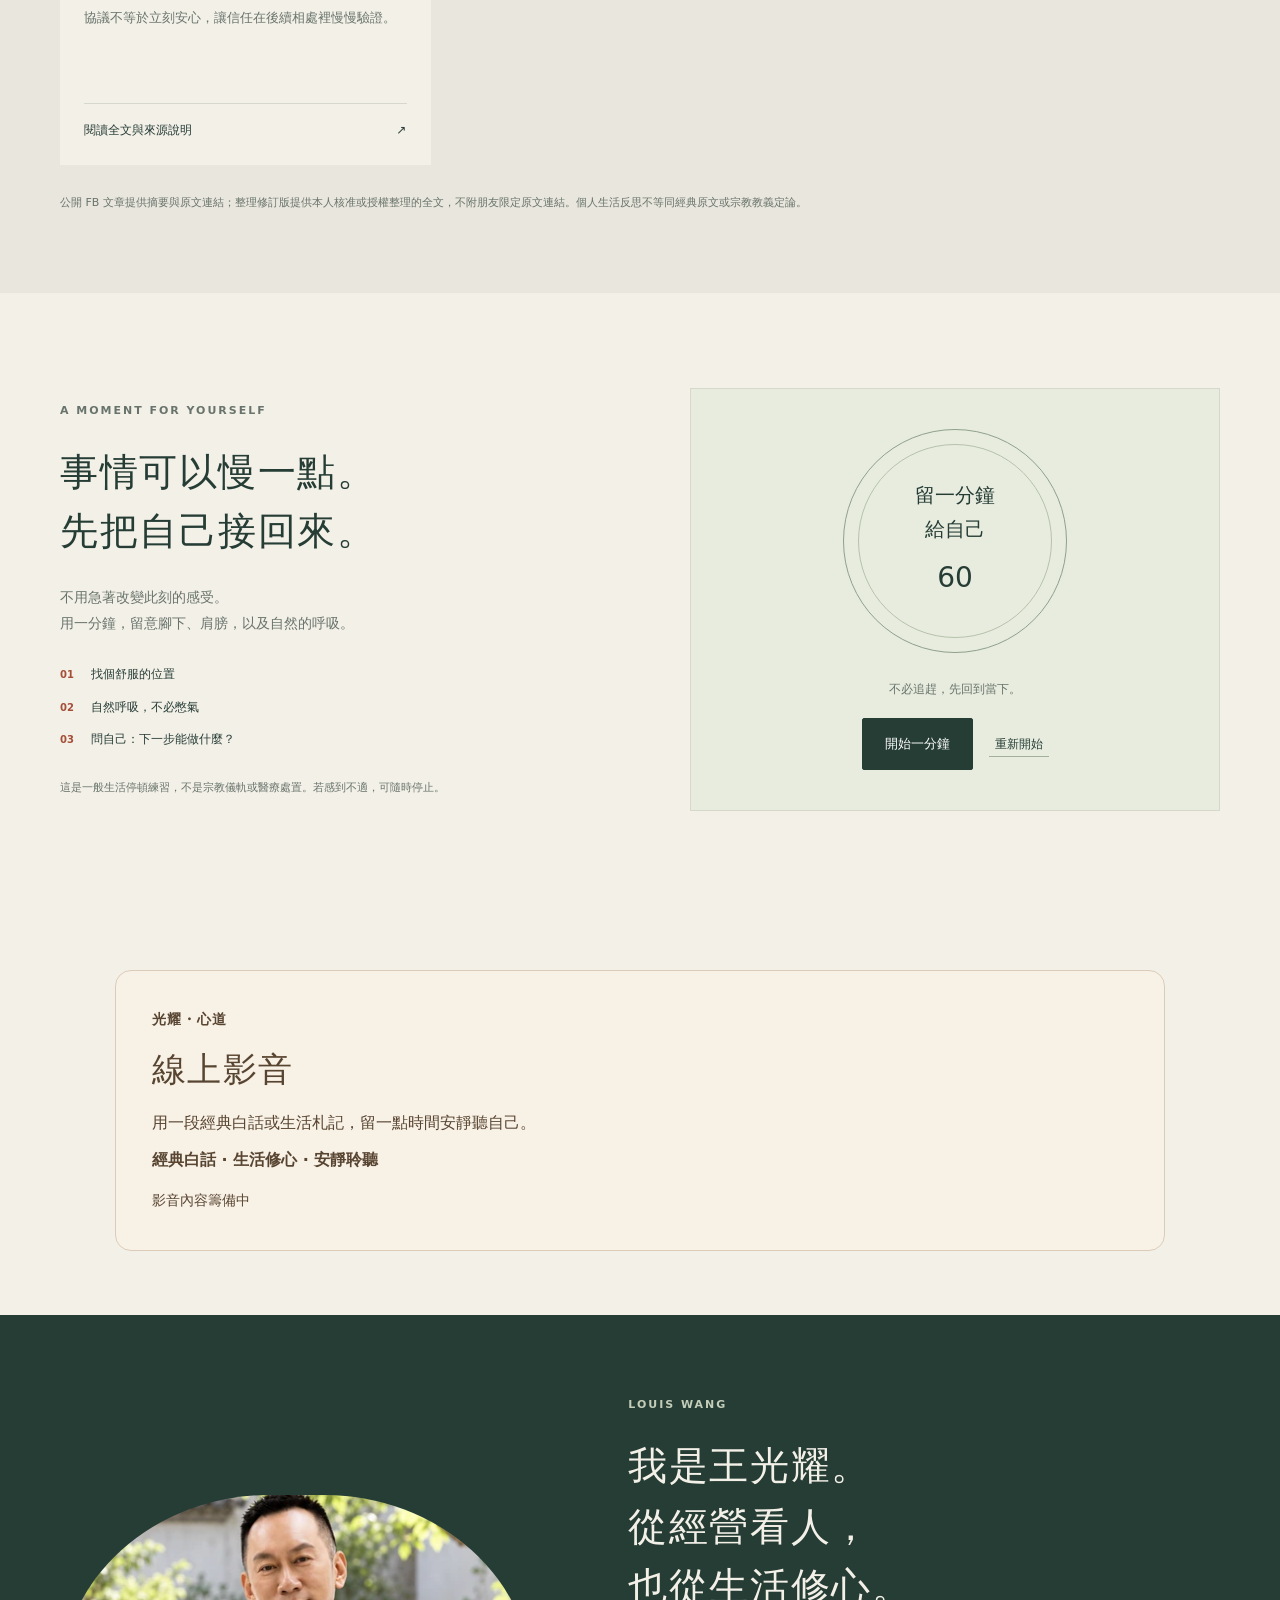
==== commit 0deb5386: "Publish W46 craft and everyday learning reflection" ====
--- a/index.html
+++ b/index.html
@@ -11,7 +11,7 @@
   <meta property="og:type" content="website"><meta property="og:locale" content="zh_TW">
   <meta property="og:url" content="https://louisxindao.com/">
   <meta property="og:image" content="https://louisxindao.com/assets/wang-guang-yao-courtyard-v001.png">
-  <link rel="stylesheet" href="style.css"><link rel="stylesheet" href="article-photos.css?v=20261024-mobile-full"><link rel="stylesheet" href="responsive.css?v=20261023-portrait"><script src="approved-notes.js?v=20261024-clean-labels" defer></script><script src="approved-batch3.js?v=20261024-clean-labels" defer></script><script src="approved-batch4.js?v=20261024-clean-labels" defer></script><script src="approved-batch5.js?v=20261024-clean-labels" defer></script><script src="approved-batch6.js?v=20261024-clean-labels" defer></script><script src="approved-batch7.js?v=20261108-copy" defer></script><script src="approved-batch8.js?v=20261024-clean-labels" defer></script><script src="approved-batch9.js?v=20261108-copy" defer></script><script src="approved-batch10.js?v=20261108-copy" defer></script><script src="approved-batch11.js?v=20261024-clean-labels" defer></script><script src="approved-batch12.js?v=20261024-clean-labels" defer></script><script src="approved-batch13.js?v=20261108-copy" defer></script><script src="approved-batch14.js?v=20261024-clean-labels" defer></script><script src="approved-batch15.js?v=20261024-clean-labels" defer></script><script src="approved-batch16.js?v=20261024-clean-labels" defer></script><script src="approved-batch17.js?v=20261024-clean-labels" defer></script><script src="approved-batch18.js?v=20261108-copy" defer></script><script src="approved-batch19.js?v=20261024-clean-labels" defer></script><script src="approved-batch20.js?v=20261108-copy" defer></script><script src="app.js?v=20261108-copy" defer></script>
+  <link rel="stylesheet" href="style.css"><link rel="stylesheet" href="article-photos.css?v=20261024-mobile-full"><link rel="stylesheet" href="responsive.css?v=20261023-portrait"><script src="approved-notes.js?v=20261024-clean-labels" defer></script><script src="approved-batch3.js?v=20261024-clean-labels" defer></script><script src="approved-batch4.js?v=20261024-clean-labels" defer></script><script src="approved-batch5.js?v=20261024-clean-labels" defer></script><script src="approved-batch6.js?v=20261024-clean-labels" defer></script><script src="approved-batch7.js?v=20261108-copy" defer></script><script src="approved-batch8.js?v=20261024-clean-labels" defer></script><script src="approved-batch9.js?v=20261108-copy" defer></script><script src="approved-batch10.js?v=20261108-copy" defer></script><script src="approved-batch11.js?v=20261024-clean-labels" defer></script><script src="approved-batch12.js?v=20261024-clean-labels" defer></script><script src="approved-batch13.js?v=20261108-copy" defer></script><script src="approved-batch14.js?v=20261024-clean-labels" defer></script><script src="approved-batch15.js?v=20261024-clean-labels" defer></script><script src="approved-batch16.js?v=20261024-clean-labels" defer></script><script src="approved-batch17.js?v=20261024-clean-labels" defer></script><script src="approved-batch18.js?v=20261108-copy" defer></script><script src="approved-batch19.js?v=20261024-clean-labels" defer></script><script src="approved-batch20.js?v=20261108-copy" defer></script><script src="app.js?v=20261113-W46" defer></script>
   <link rel="stylesheet" href="hero-photo.css?v=20261024-original">
 <style id="louis-brand-network-style">
 .louis-brand-network{position:relative;z-index:30;background:#183831;color:#fff;padding:10px max(18px,calc((100% - 1200px)/2));font-family:system-ui,"Microsoft JhengHei",sans-serif;box-sizing:border-box;border-bottom:1px solid #c5b589}
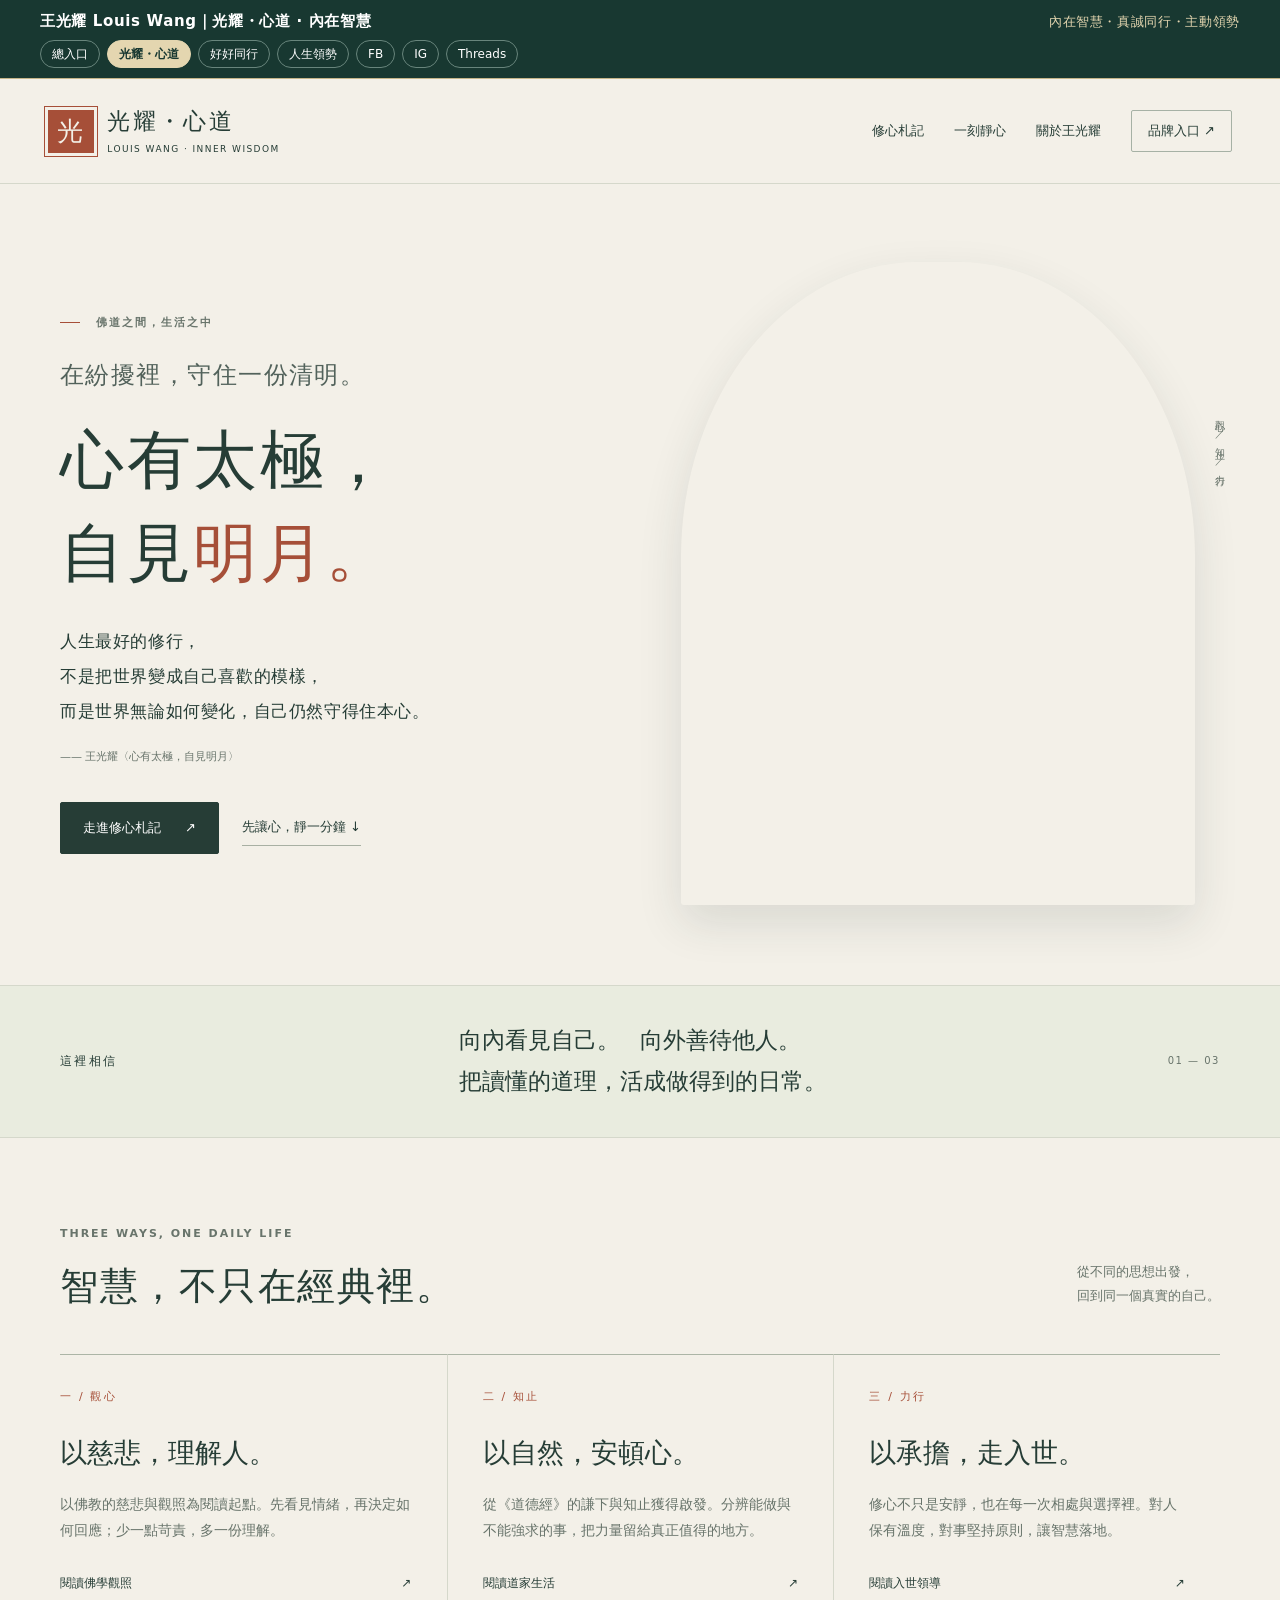
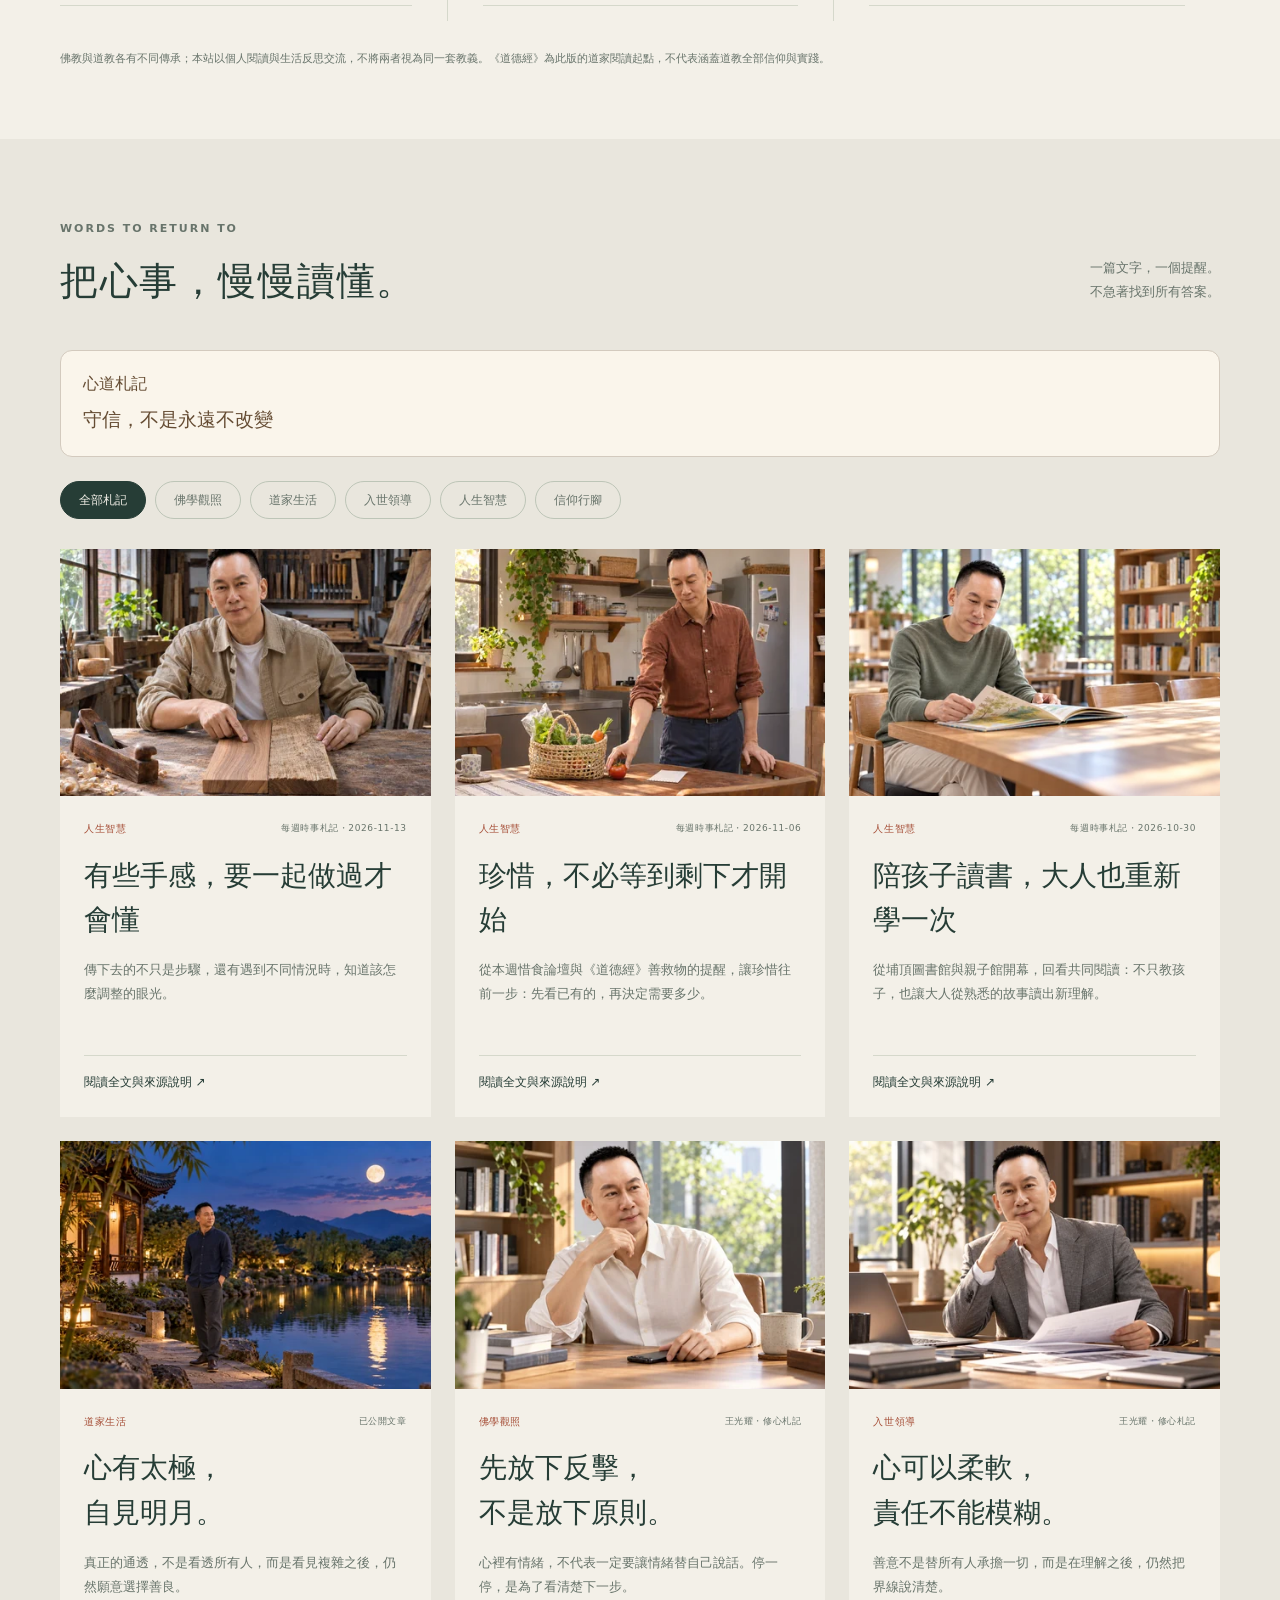
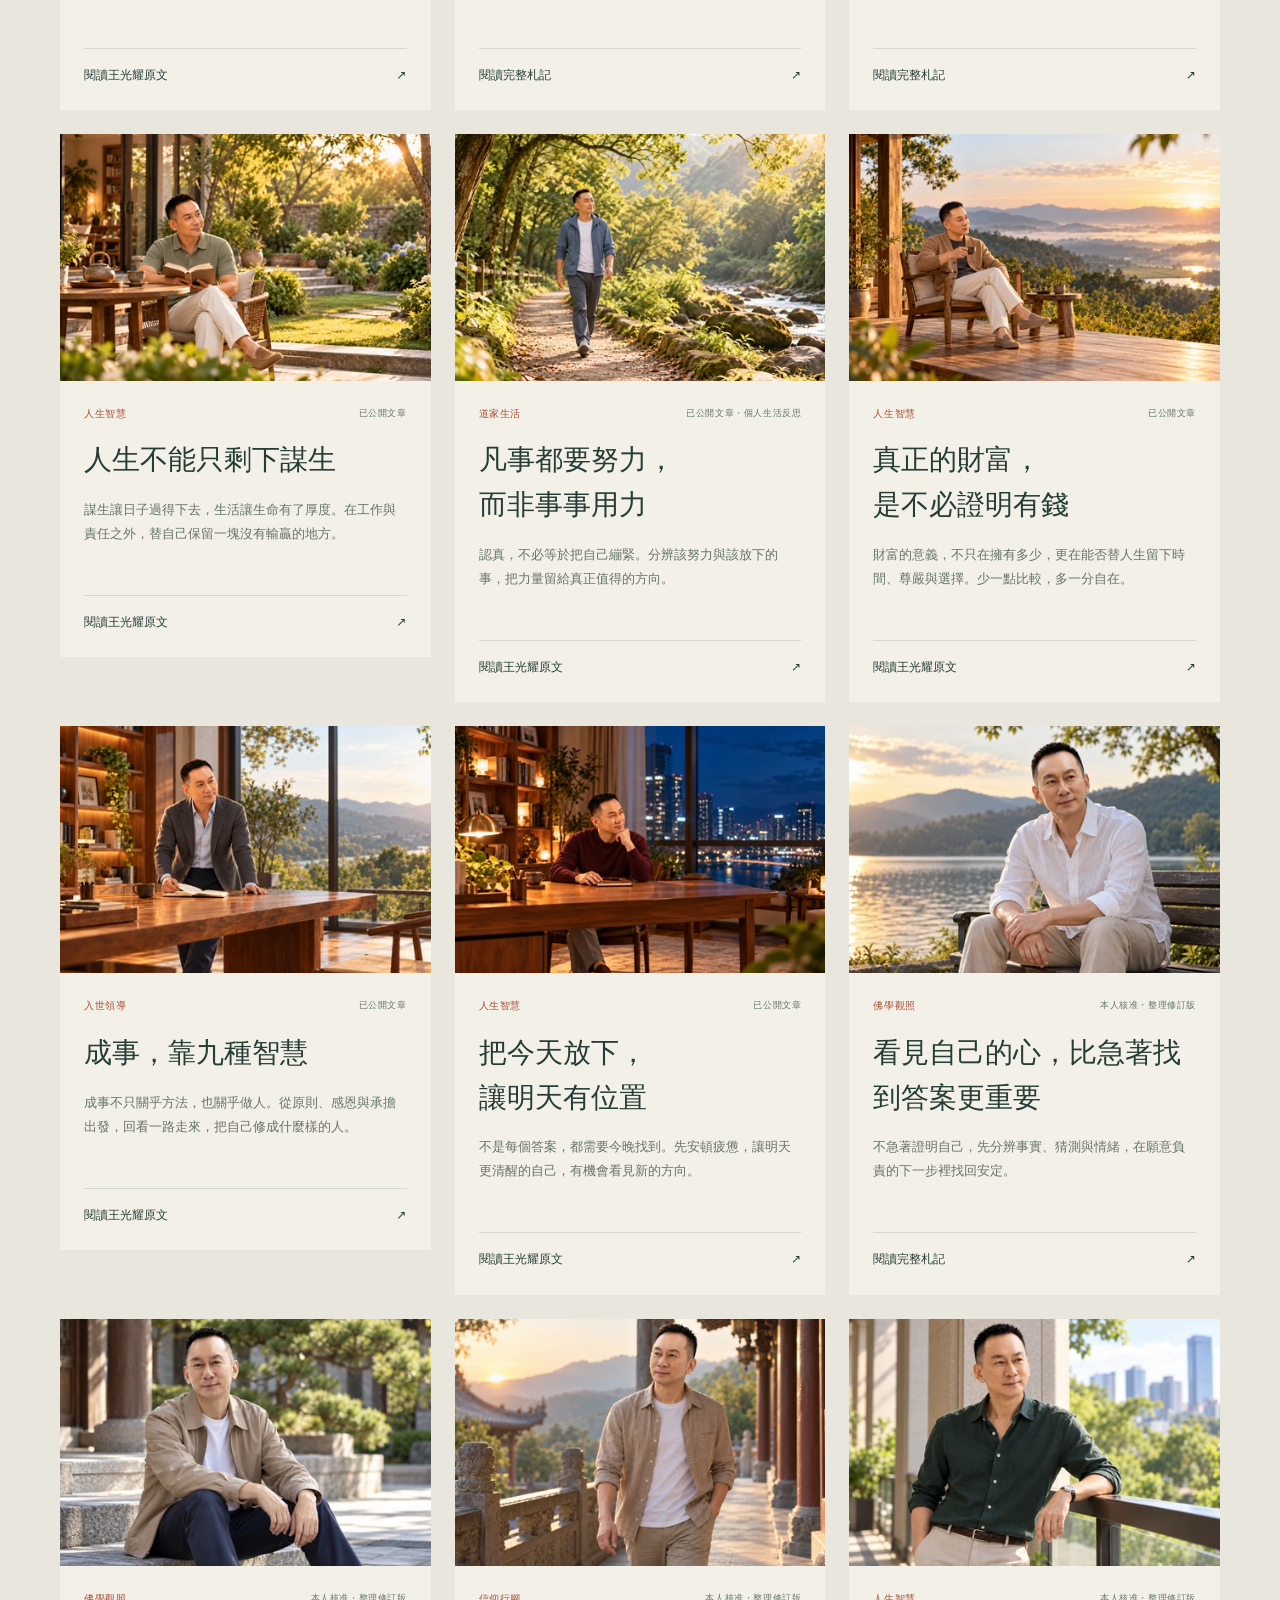
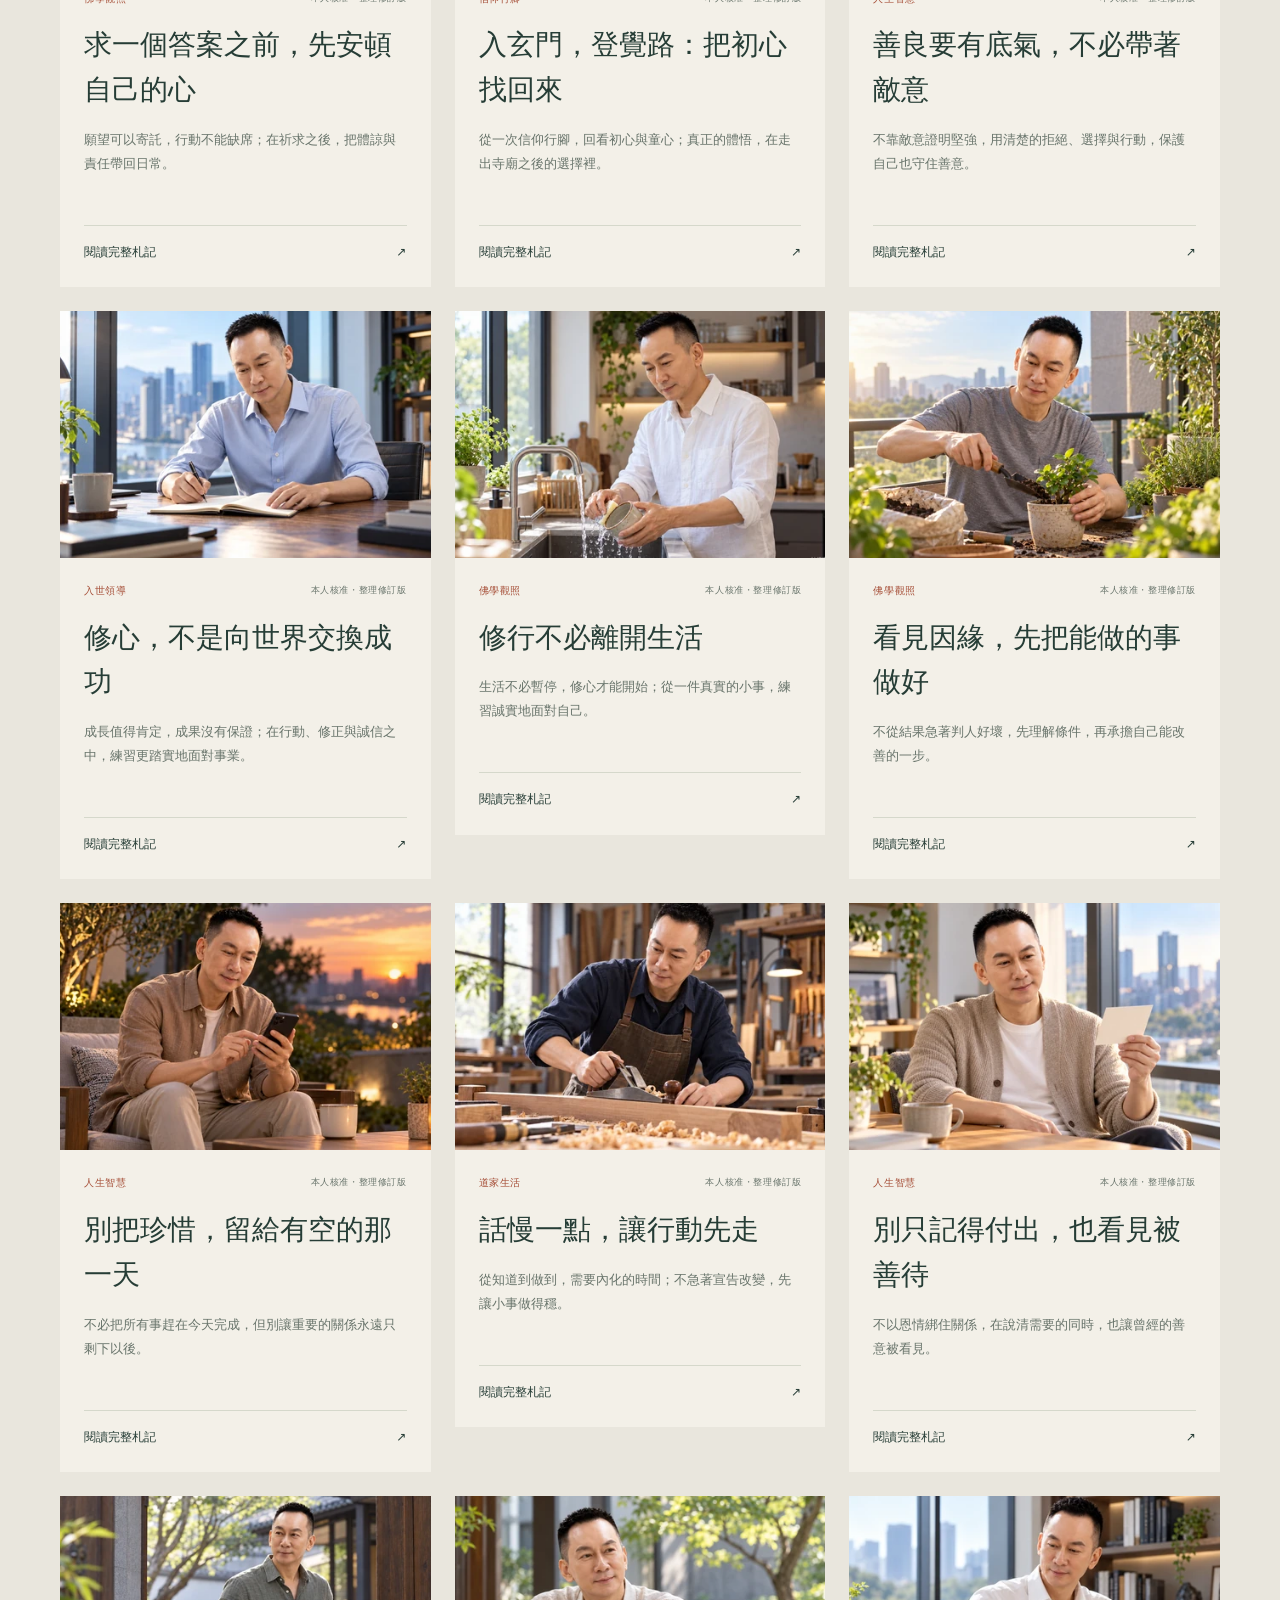
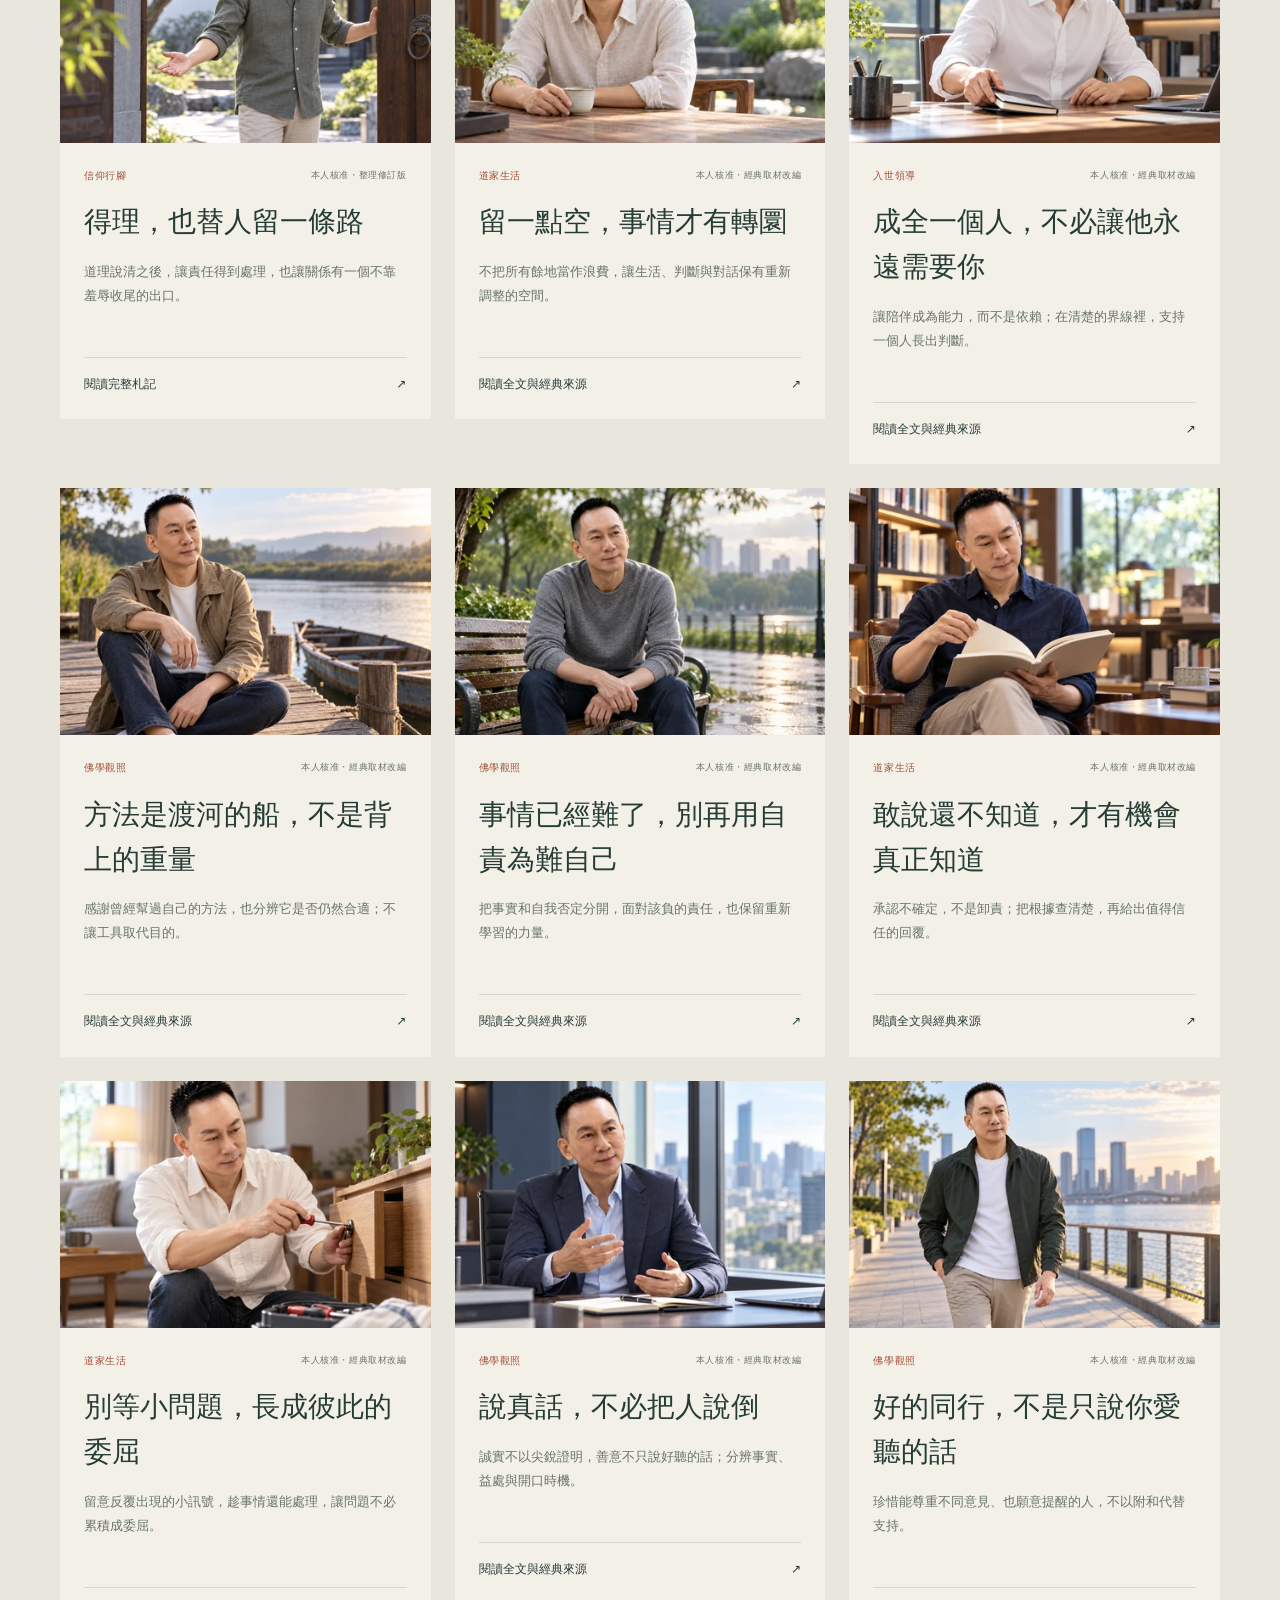
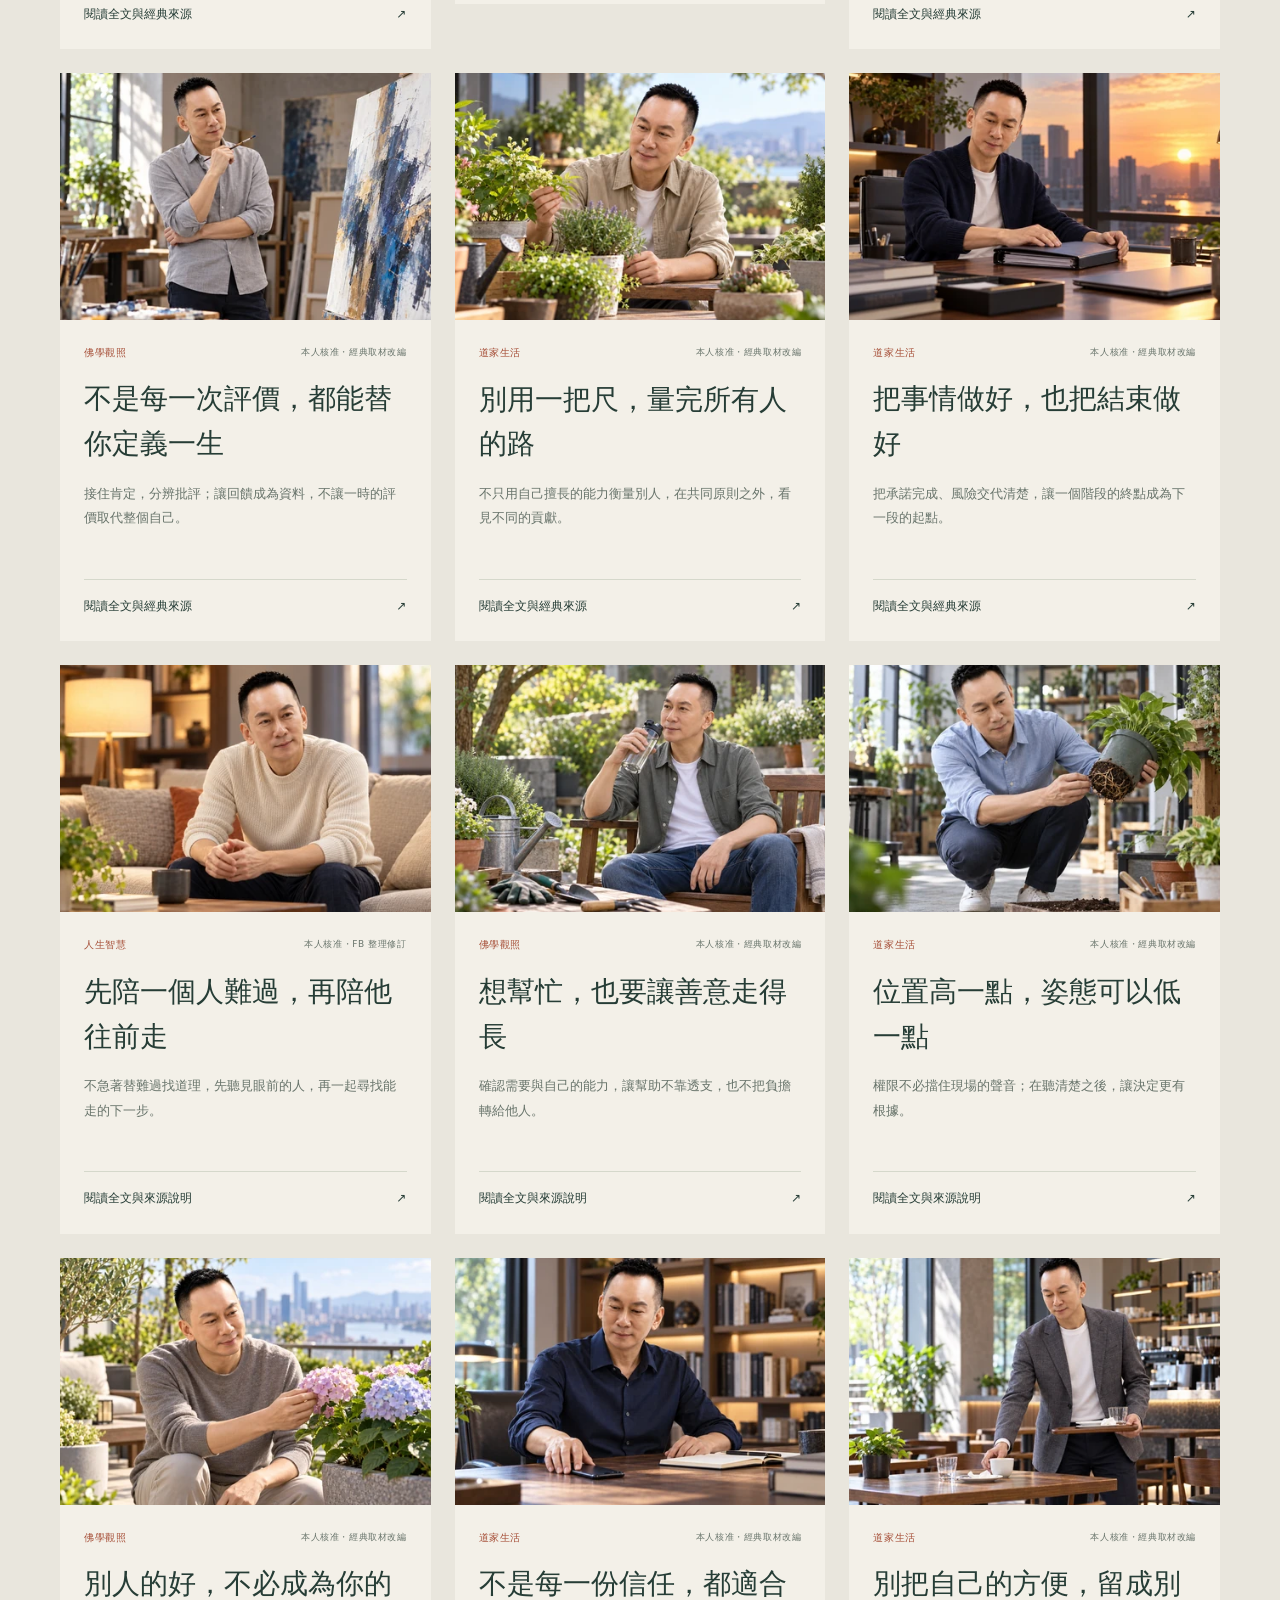
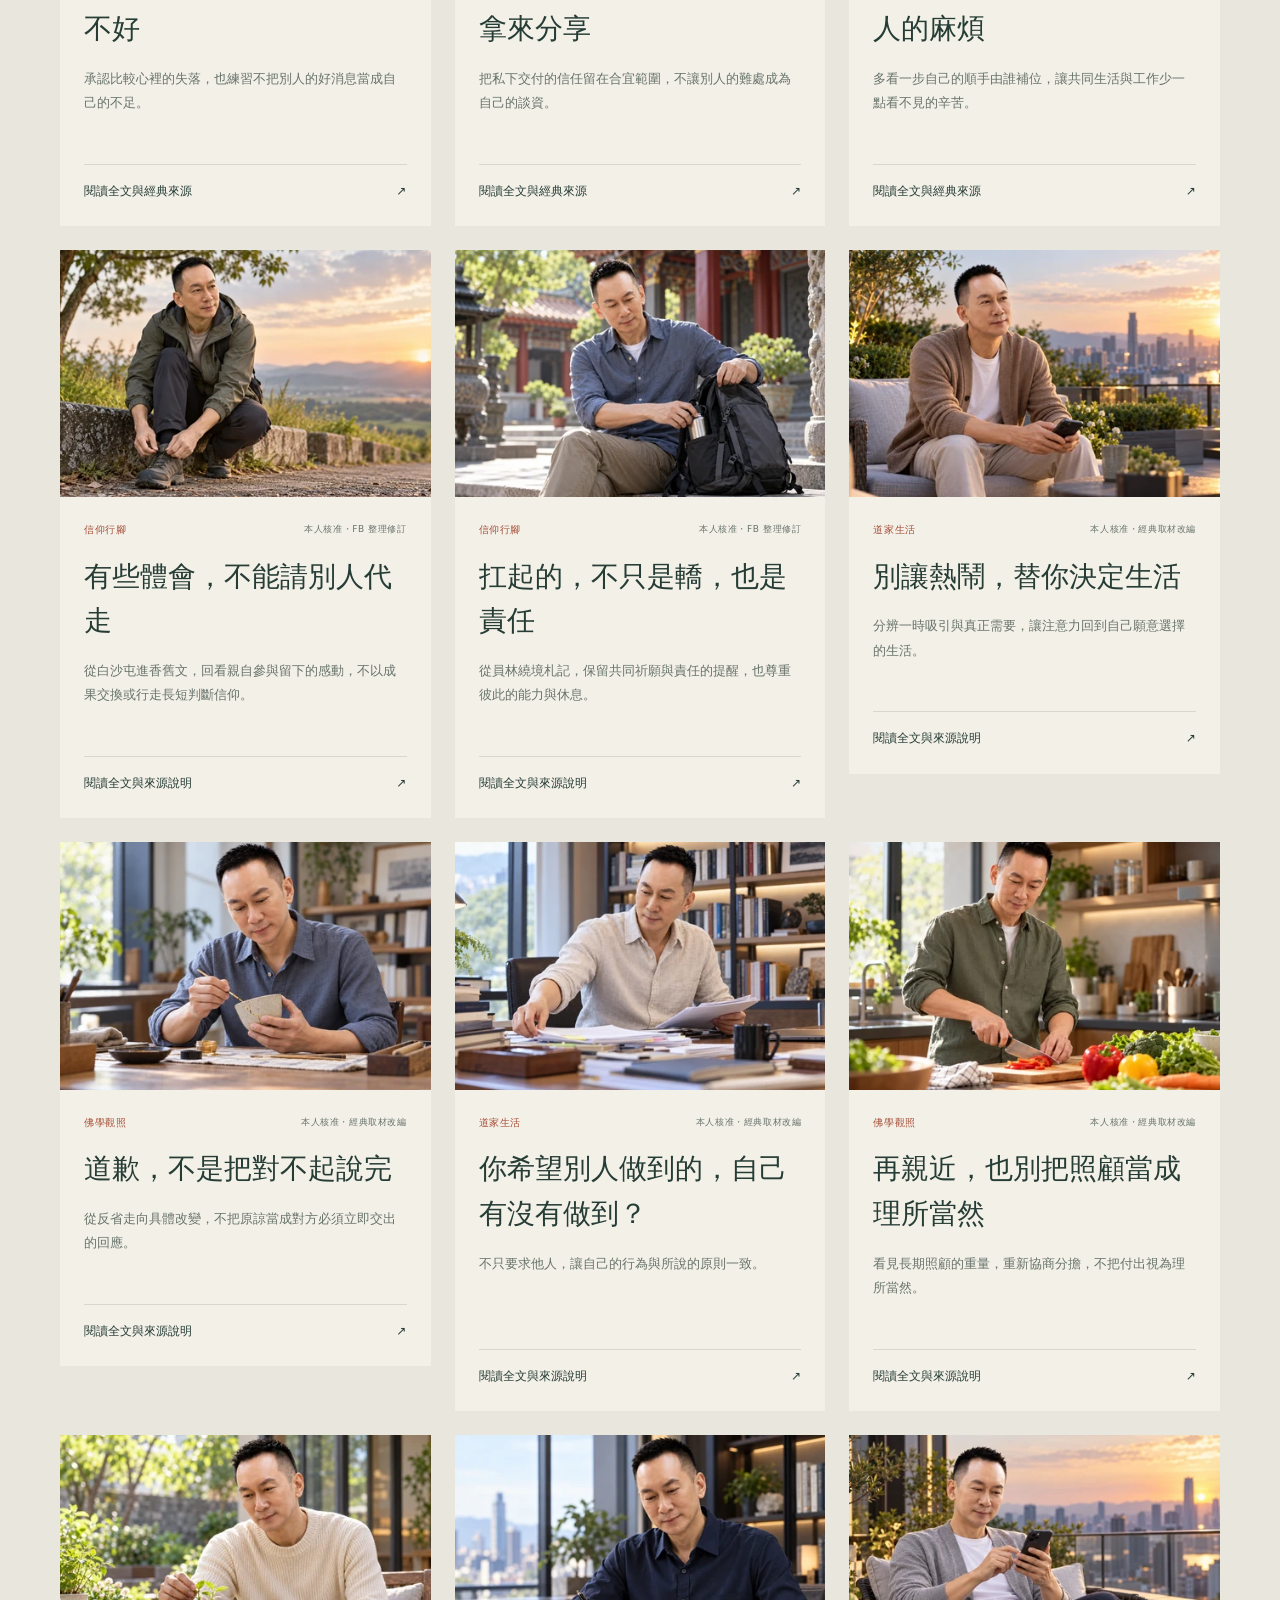
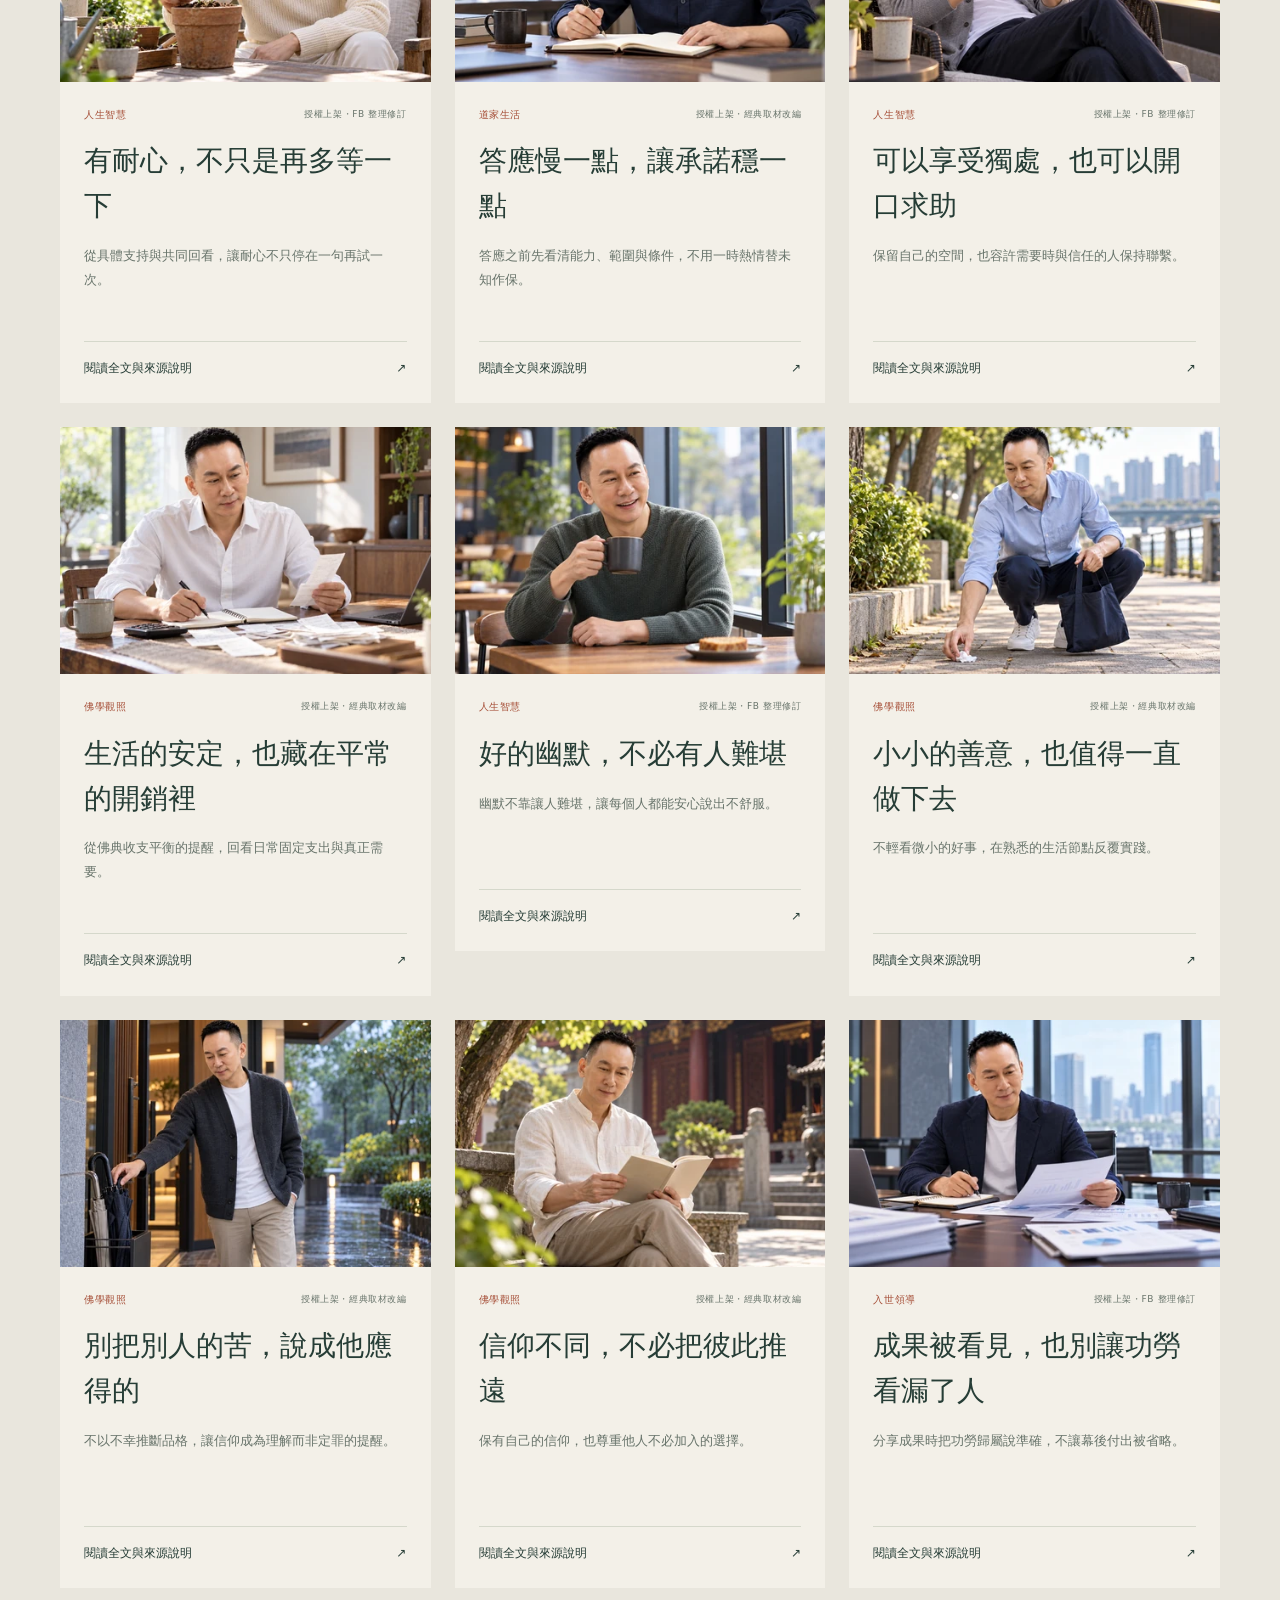
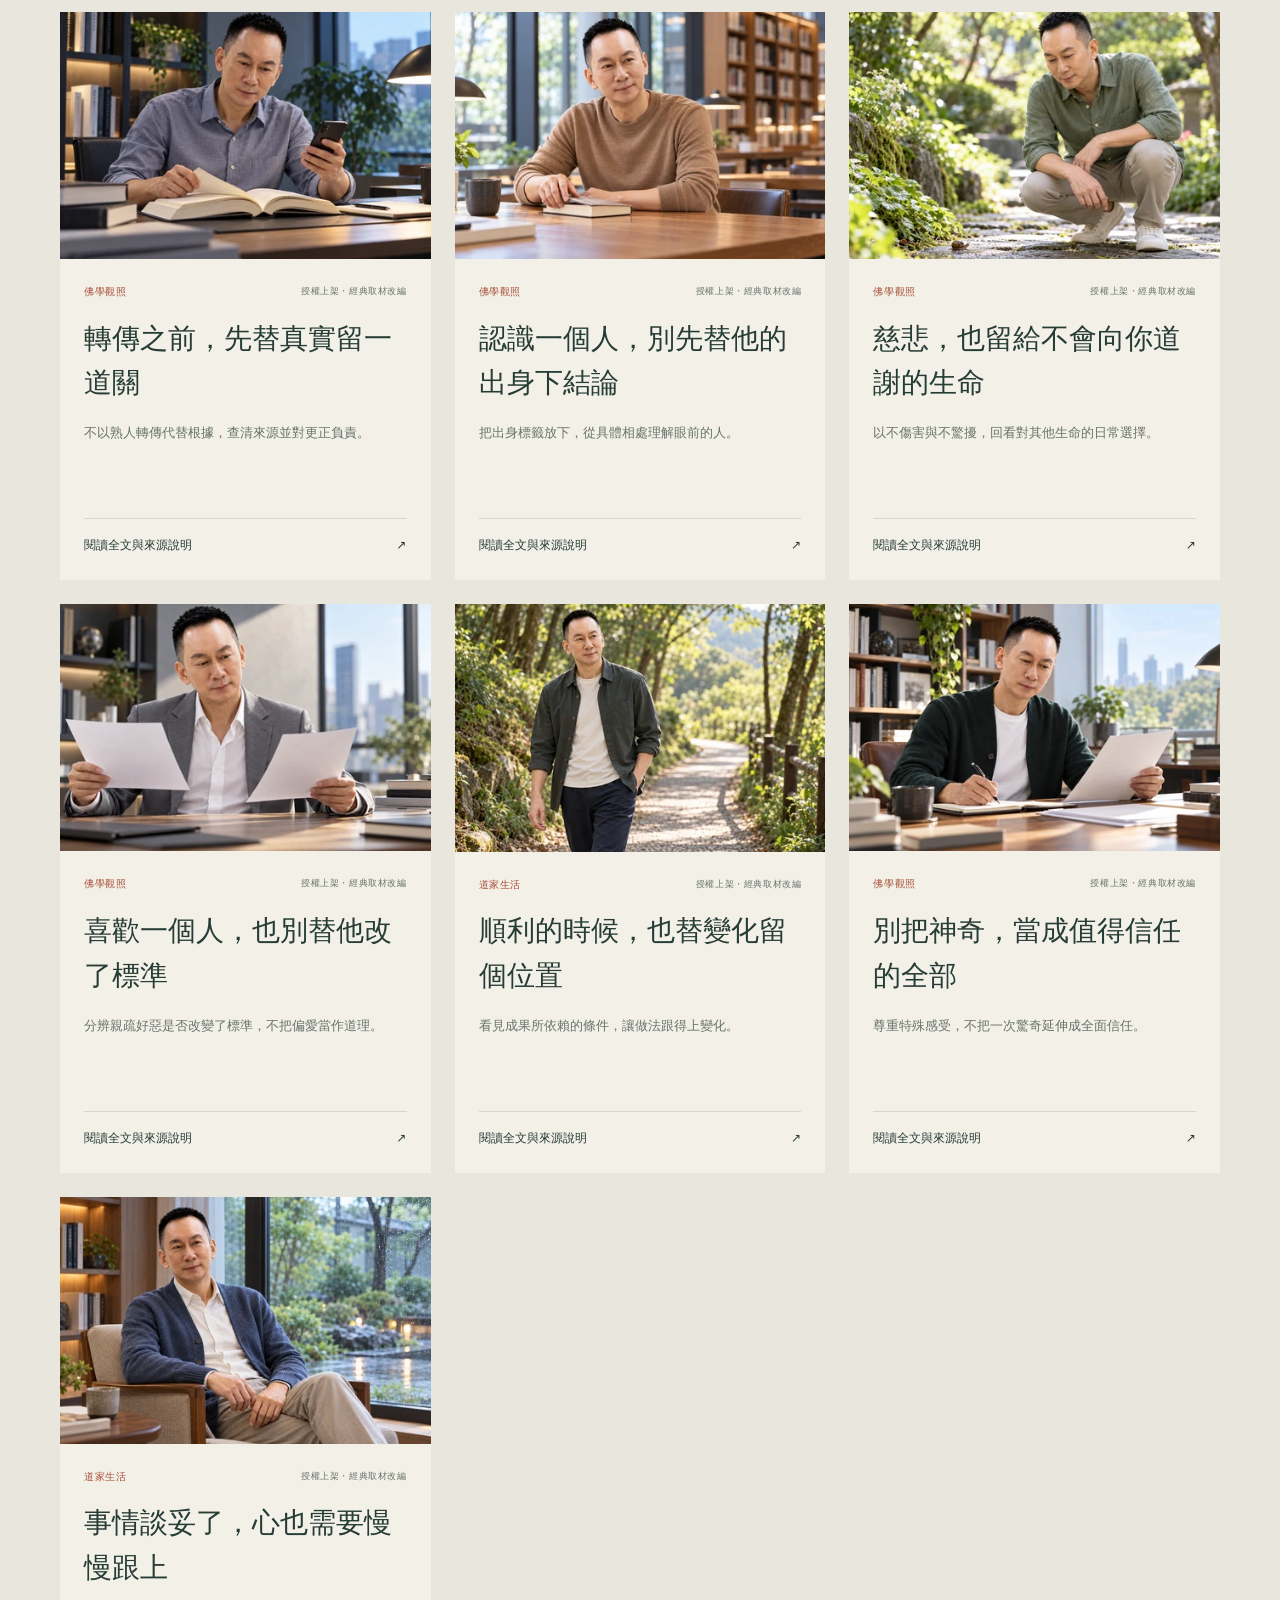
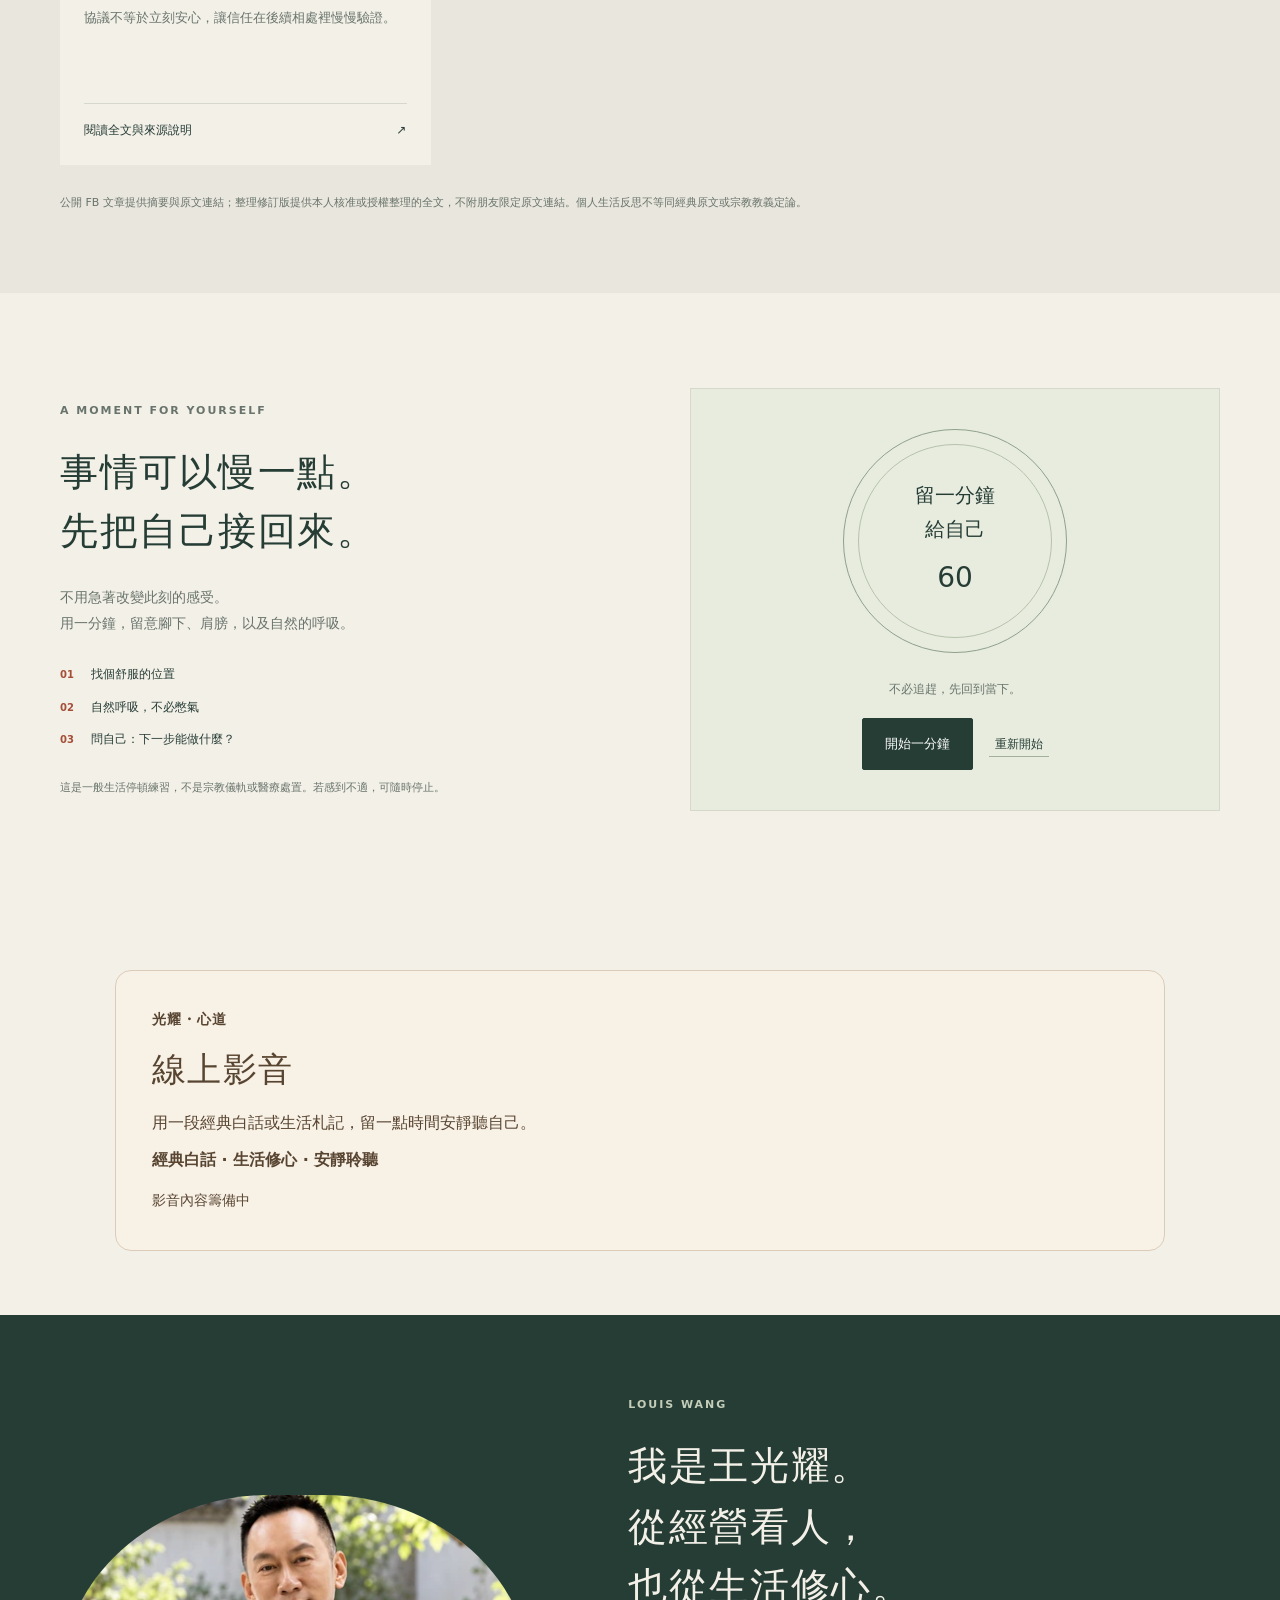
==== commit 02d0fbc2: "Show Wang Guangyao in W46 workshop photo" ====
--- a/index.html
+++ b/index.html
@@ -11,7 +11,7 @@
   <meta property="og:type" content="website"><meta property="og:locale" content="zh_TW">
   <meta property="og:url" content="https://louisxindao.com/">
   <meta property="og:image" content="https://louisxindao.com/assets/wang-guang-yao-courtyard-v001.png">
-  <link rel="stylesheet" href="style.css"><link rel="stylesheet" href="article-photos.css?v=20261024-mobile-full"><link rel="stylesheet" href="responsive.css?v=20261023-portrait"><script src="approved-notes.js?v=20261024-clean-labels" defer></script><script src="approved-batch3.js?v=20261024-clean-labels" defer></script><script src="approved-batch4.js?v=20261024-clean-labels" defer></script><script src="approved-batch5.js?v=20261024-clean-labels" defer></script><script src="approved-batch6.js?v=20261024-clean-labels" defer></script><script src="approved-batch7.js?v=20261108-copy" defer></script><script src="approved-batch8.js?v=20261024-clean-labels" defer></script><script src="approved-batch9.js?v=20261108-copy" defer></script><script src="approved-batch10.js?v=20261108-copy" defer></script><script src="approved-batch11.js?v=20261024-clean-labels" defer></script><script src="approved-batch12.js?v=20261024-clean-labels" defer></script><script src="approved-batch13.js?v=20261108-copy" defer></script><script src="approved-batch14.js?v=20261024-clean-labels" defer></script><script src="approved-batch15.js?v=20261024-clean-labels" defer></script><script src="approved-batch16.js?v=20261024-clean-labels" defer></script><script src="approved-batch17.js?v=20261024-clean-labels" defer></script><script src="approved-batch18.js?v=20261108-copy" defer></script><script src="approved-batch19.js?v=20261024-clean-labels" defer></script><script src="approved-batch20.js?v=20261108-copy" defer></script><script src="app.js?v=20261113-W46" defer></script>
+  <link rel="stylesheet" href="style.css"><link rel="stylesheet" href="article-photos.css?v=20261024-mobile-full"><link rel="stylesheet" href="responsive.css?v=20261023-portrait"><script src="approved-notes.js?v=20261024-clean-labels" defer></script><script src="approved-batch3.js?v=20261024-clean-labels" defer></script><script src="approved-batch4.js?v=20261024-clean-labels" defer></script><script src="approved-batch5.js?v=20261024-clean-labels" defer></script><script src="approved-batch6.js?v=20261024-clean-labels" defer></script><script src="approved-batch7.js?v=20261108-copy" defer></script><script src="approved-batch8.js?v=20261024-clean-labels" defer></script><script src="approved-batch9.js?v=20261108-copy" defer></script><script src="approved-batch10.js?v=20261108-copy" defer></script><script src="approved-batch11.js?v=20261024-clean-labels" defer></script><script src="approved-batch12.js?v=20261024-clean-labels" defer></script><script src="approved-batch13.js?v=20261108-copy" defer></script><script src="approved-batch14.js?v=20261024-clean-labels" defer></script><script src="approved-batch15.js?v=20261024-clean-labels" defer></script><script src="approved-batch16.js?v=20261024-clean-labels" defer></script><script src="approved-batch17.js?v=20261024-clean-labels" defer></script><script src="approved-batch18.js?v=20261108-copy" defer></script><script src="approved-batch19.js?v=20261024-clean-labels" defer></script><script src="approved-batch20.js?v=20261108-copy" defer></script><script src="app.js?v=20261113-W46-photo" defer></script>
   <link rel="stylesheet" href="hero-photo.css?v=20261024-original">
 <style id="louis-brand-network-style">
 .louis-brand-network{position:relative;z-index:30;background:#183831;color:#fff;padding:10px max(18px,calc((100% - 1200px)/2));font-family:system-ui,"Microsoft JhengHei",sans-serif;box-sizing:border-box;border-bottom:1px solid #c5b589}
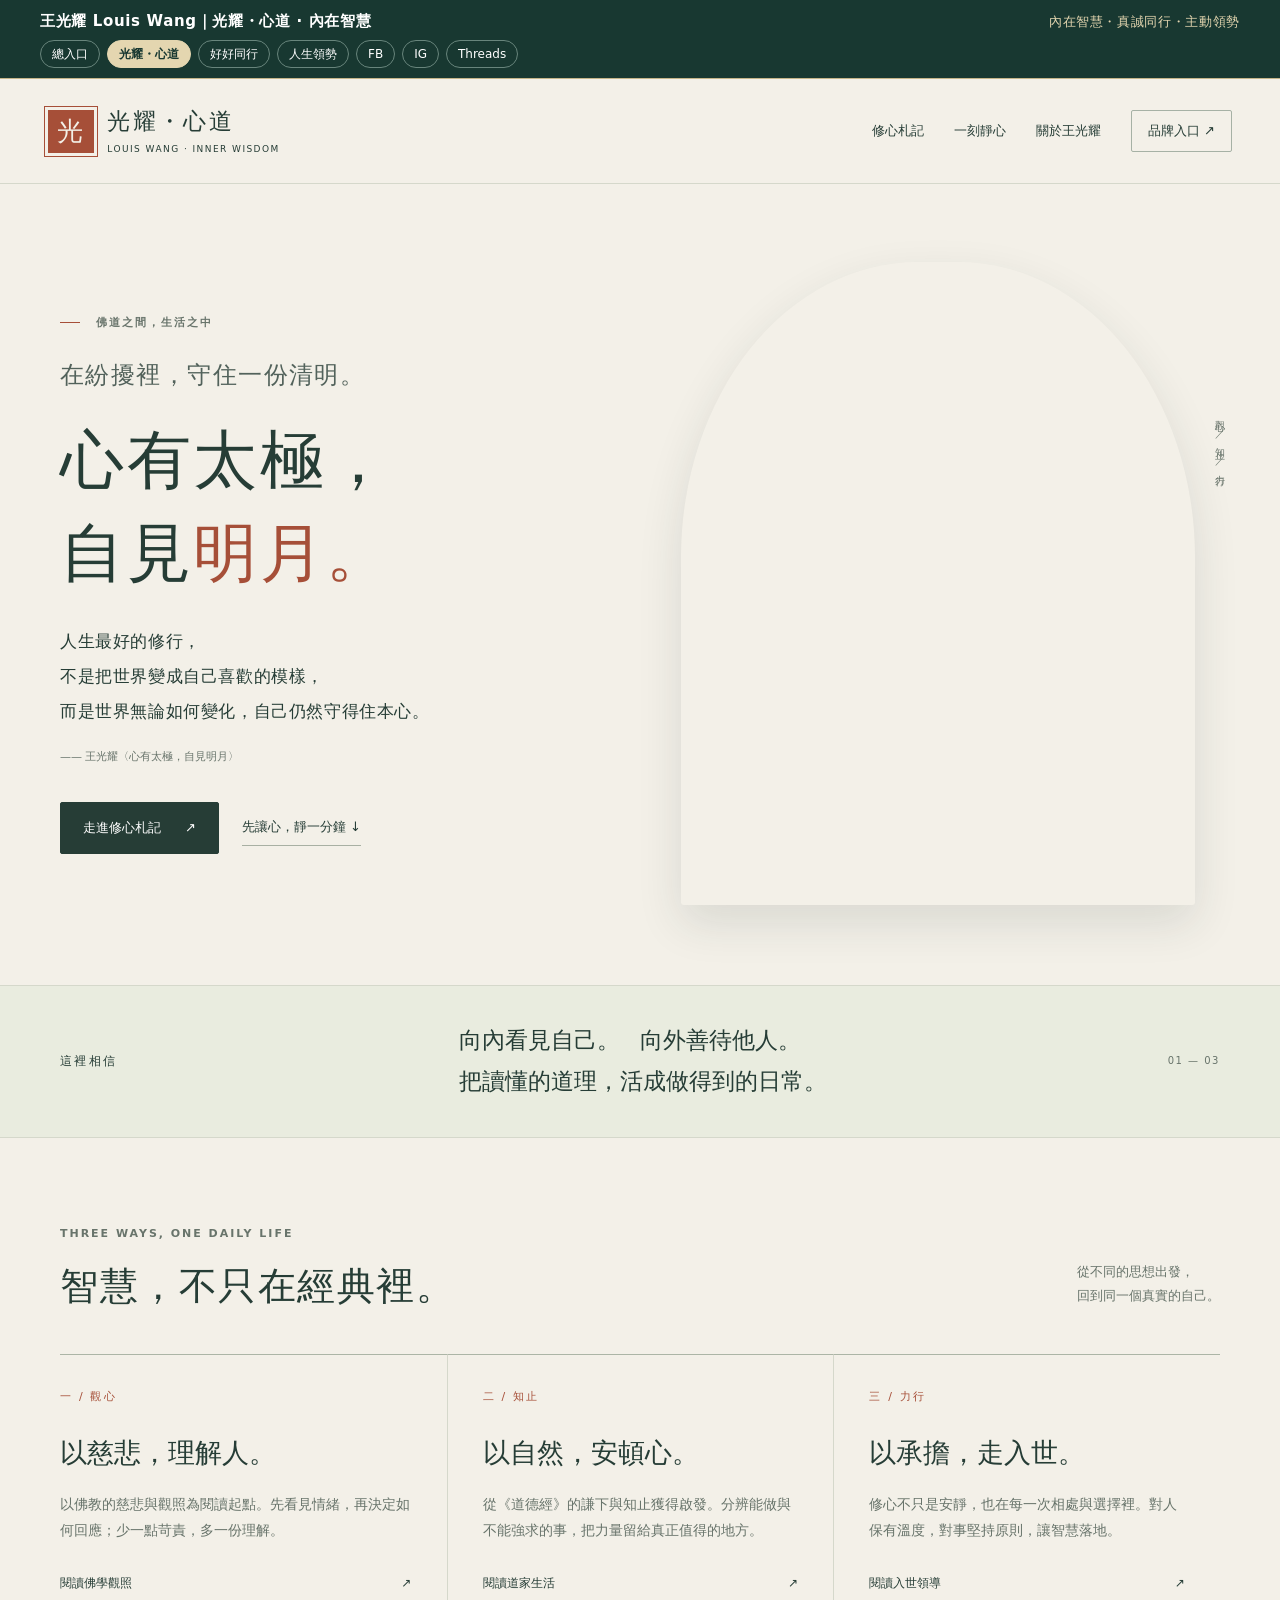
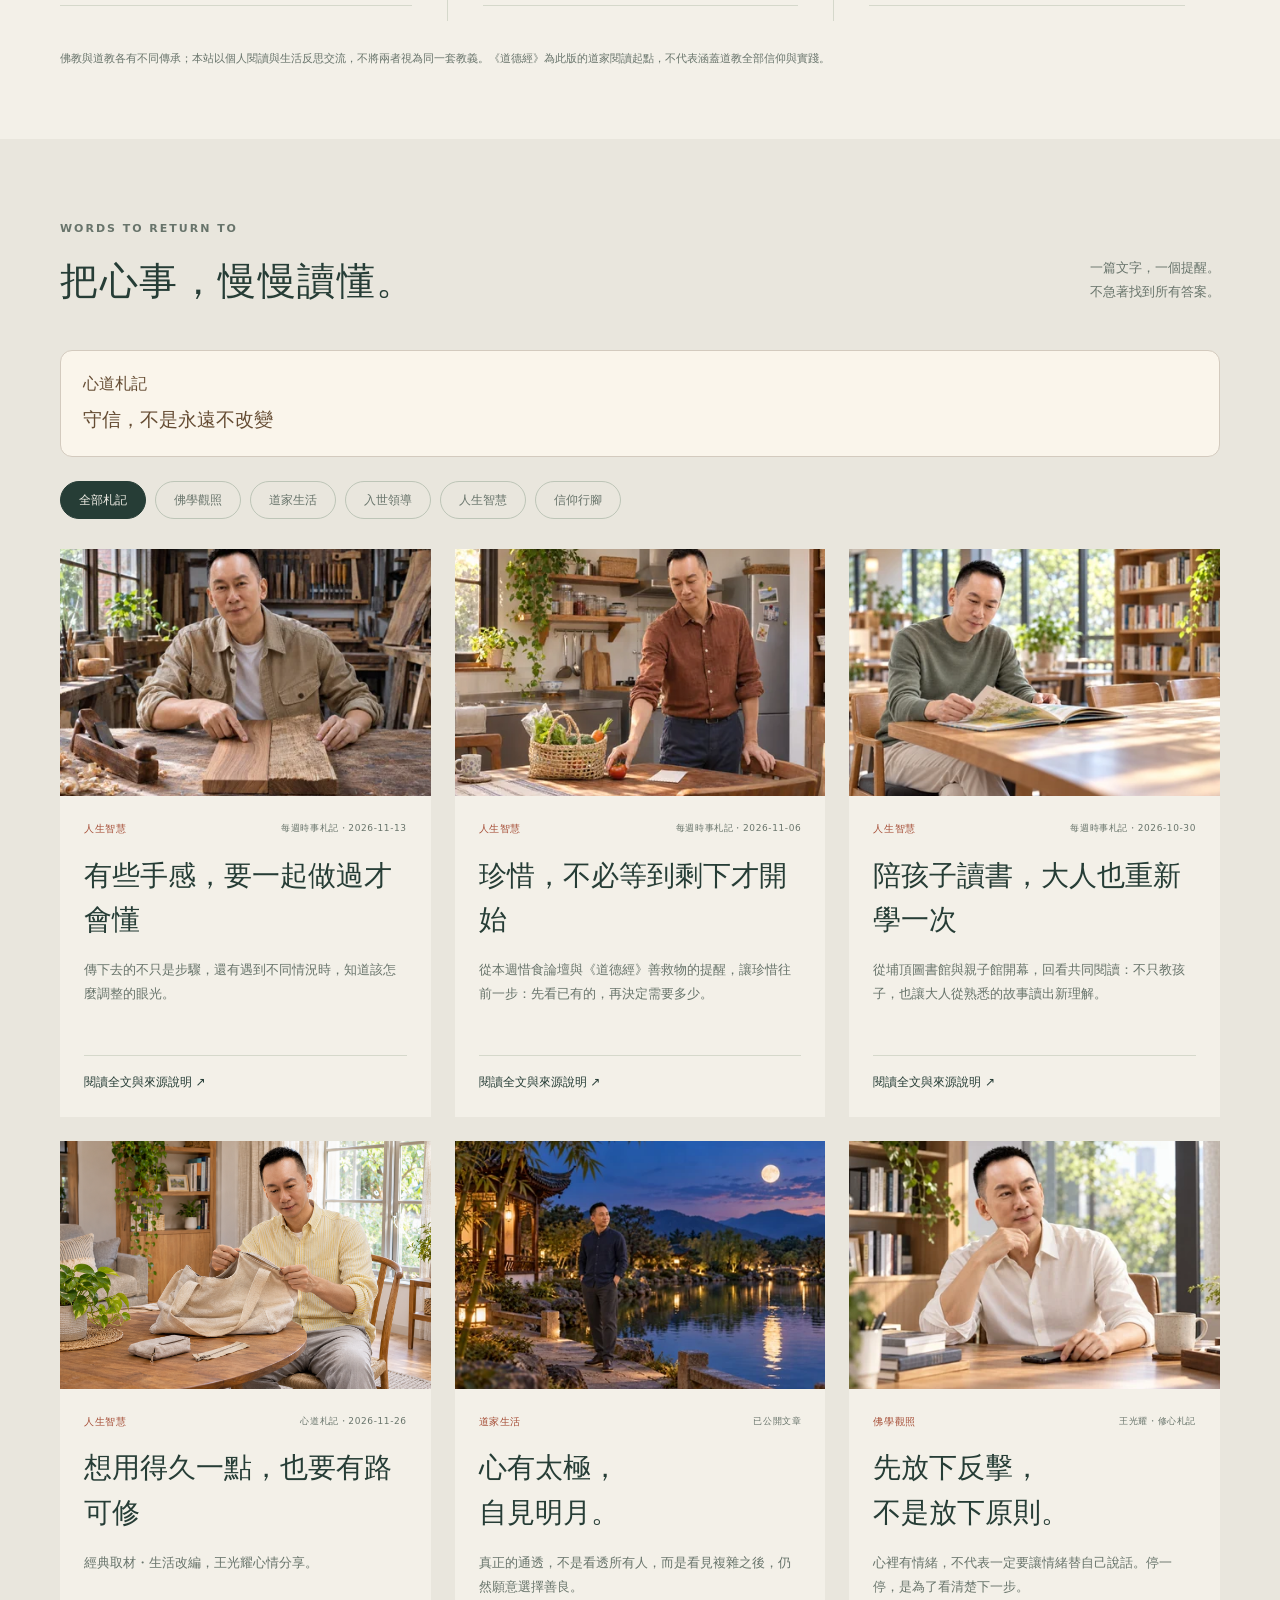
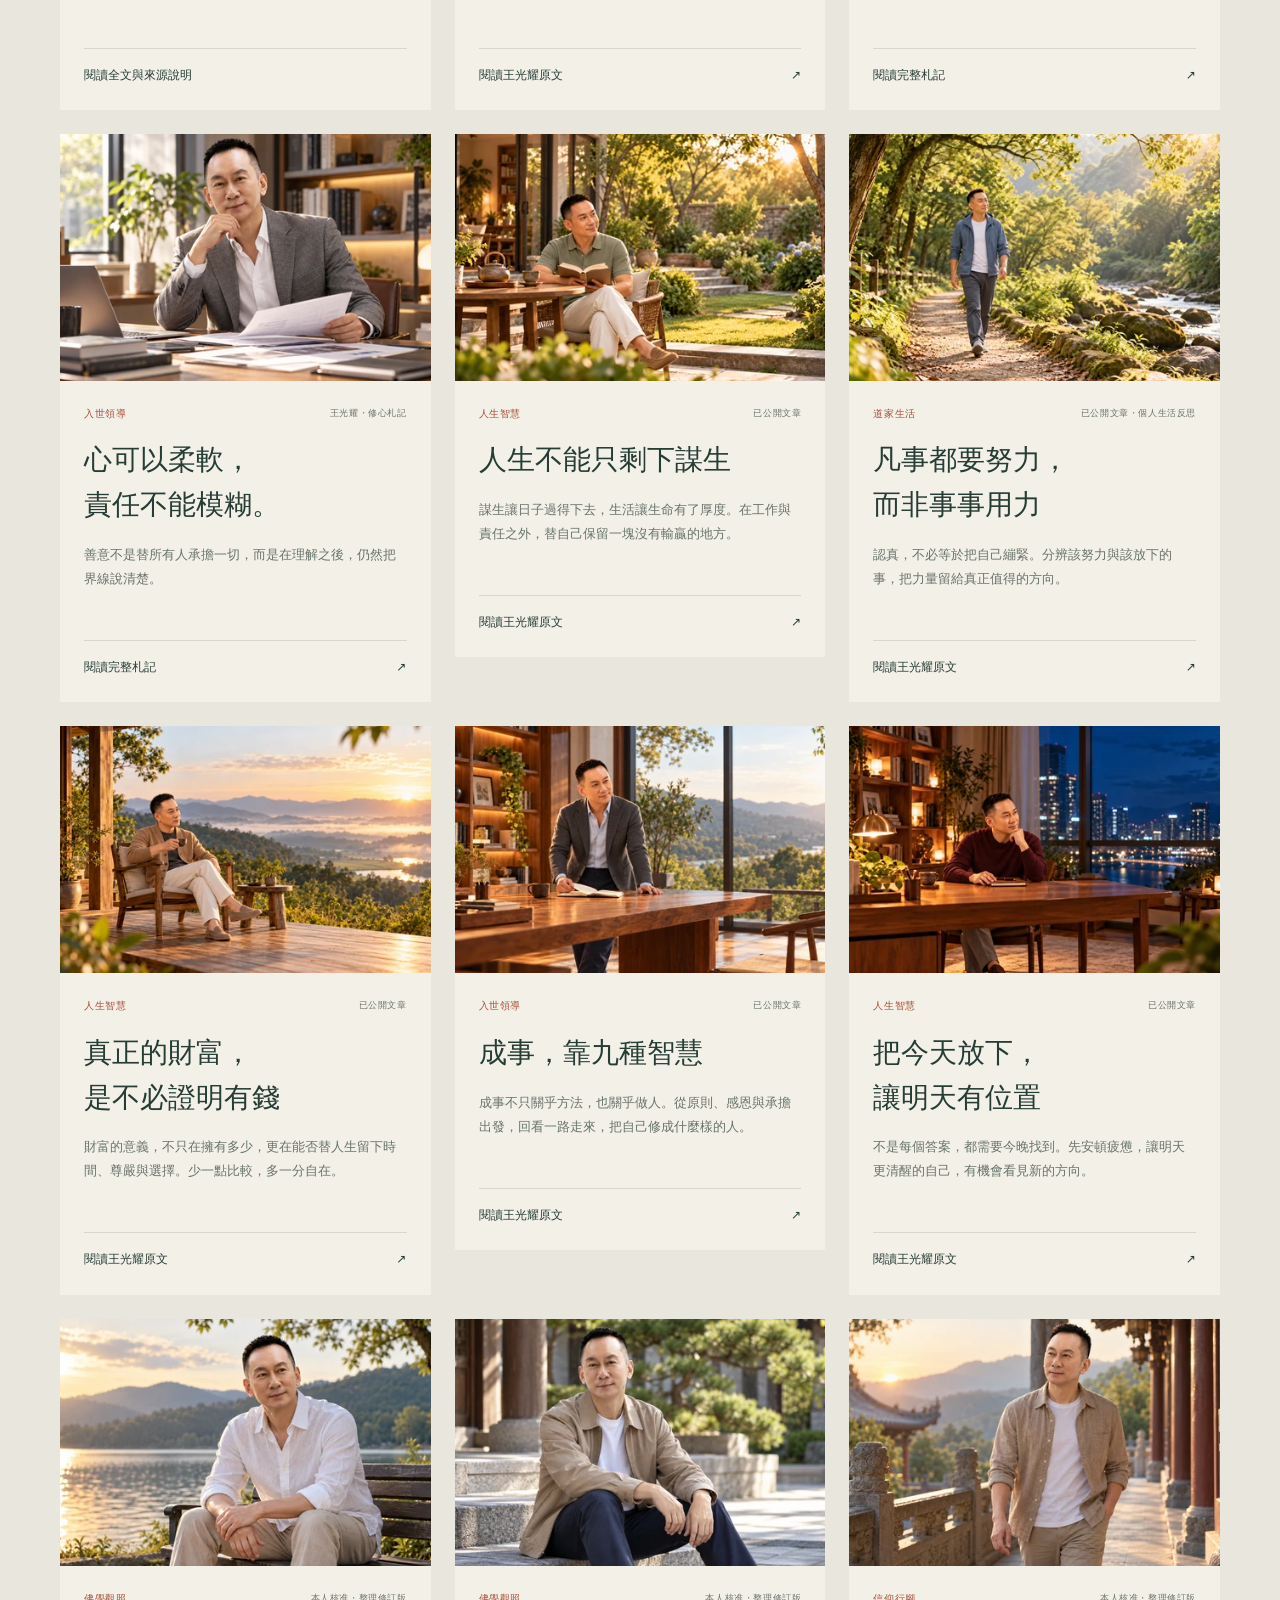
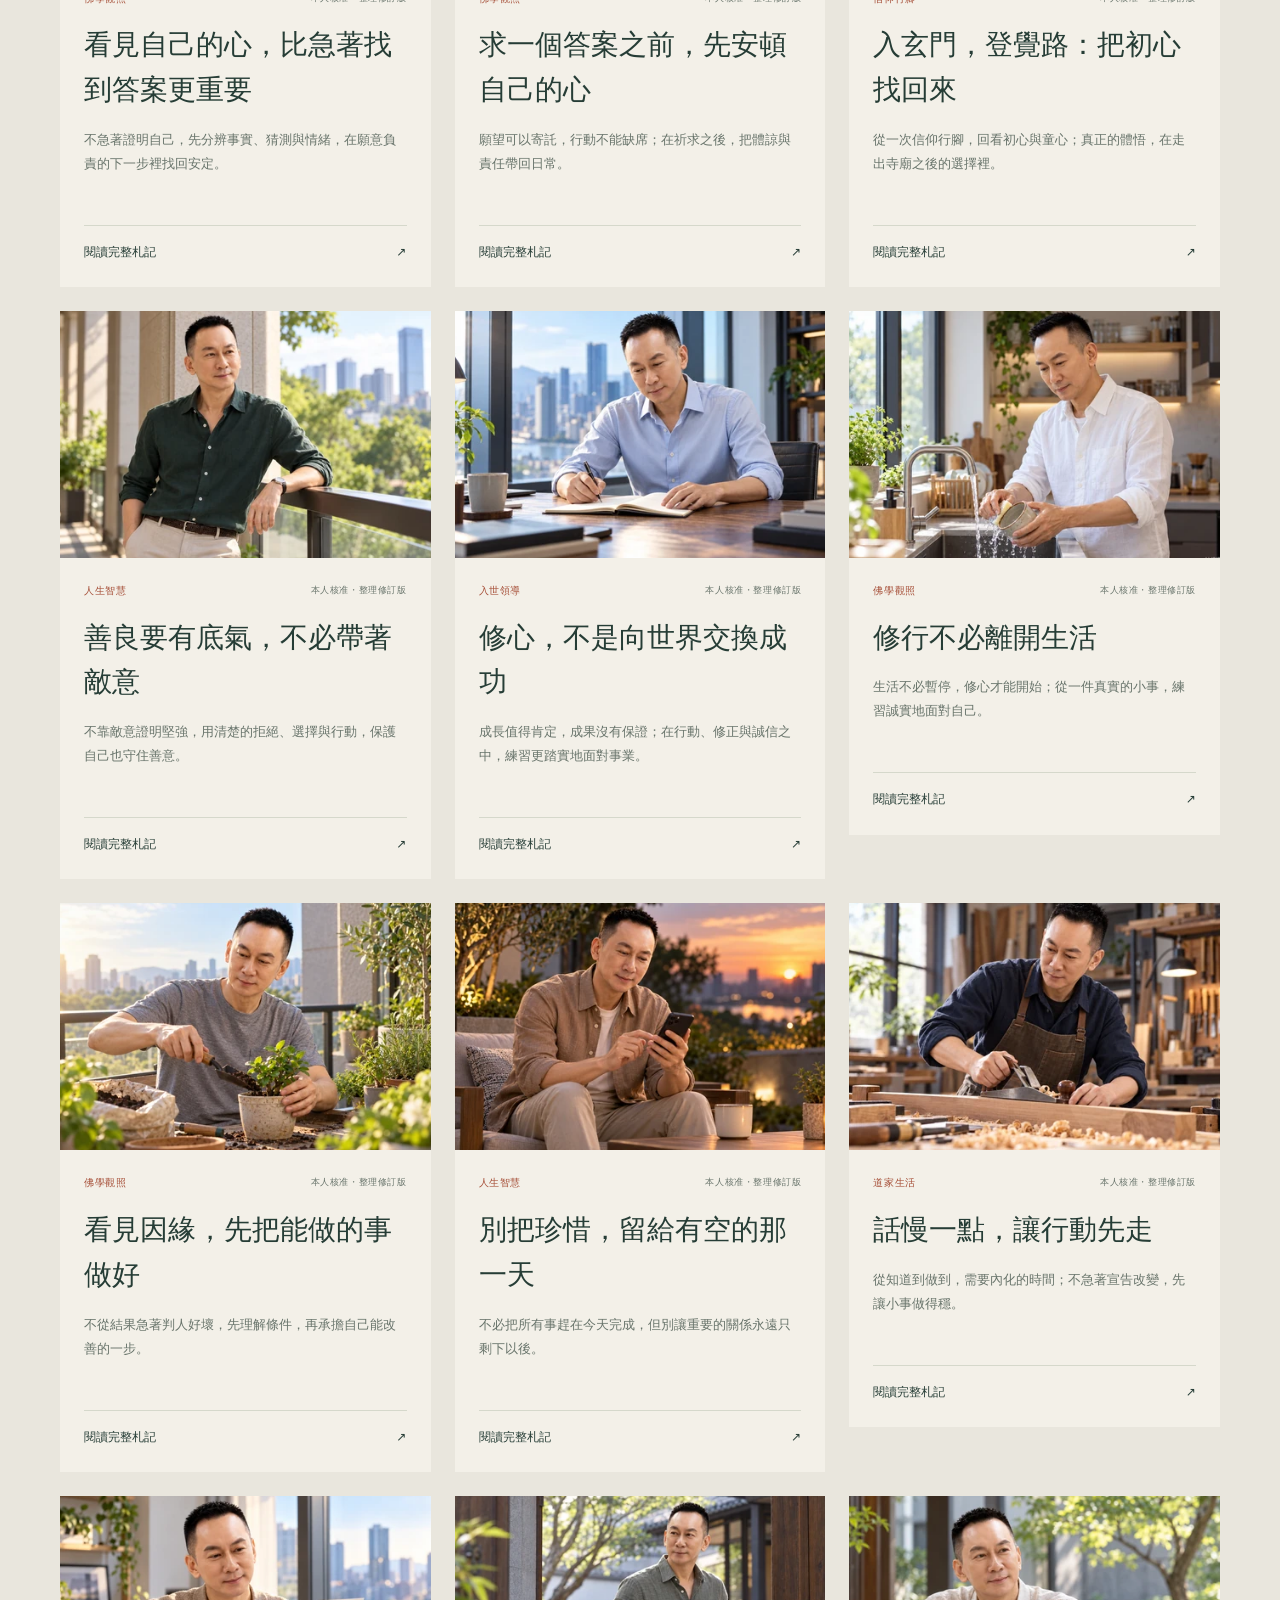
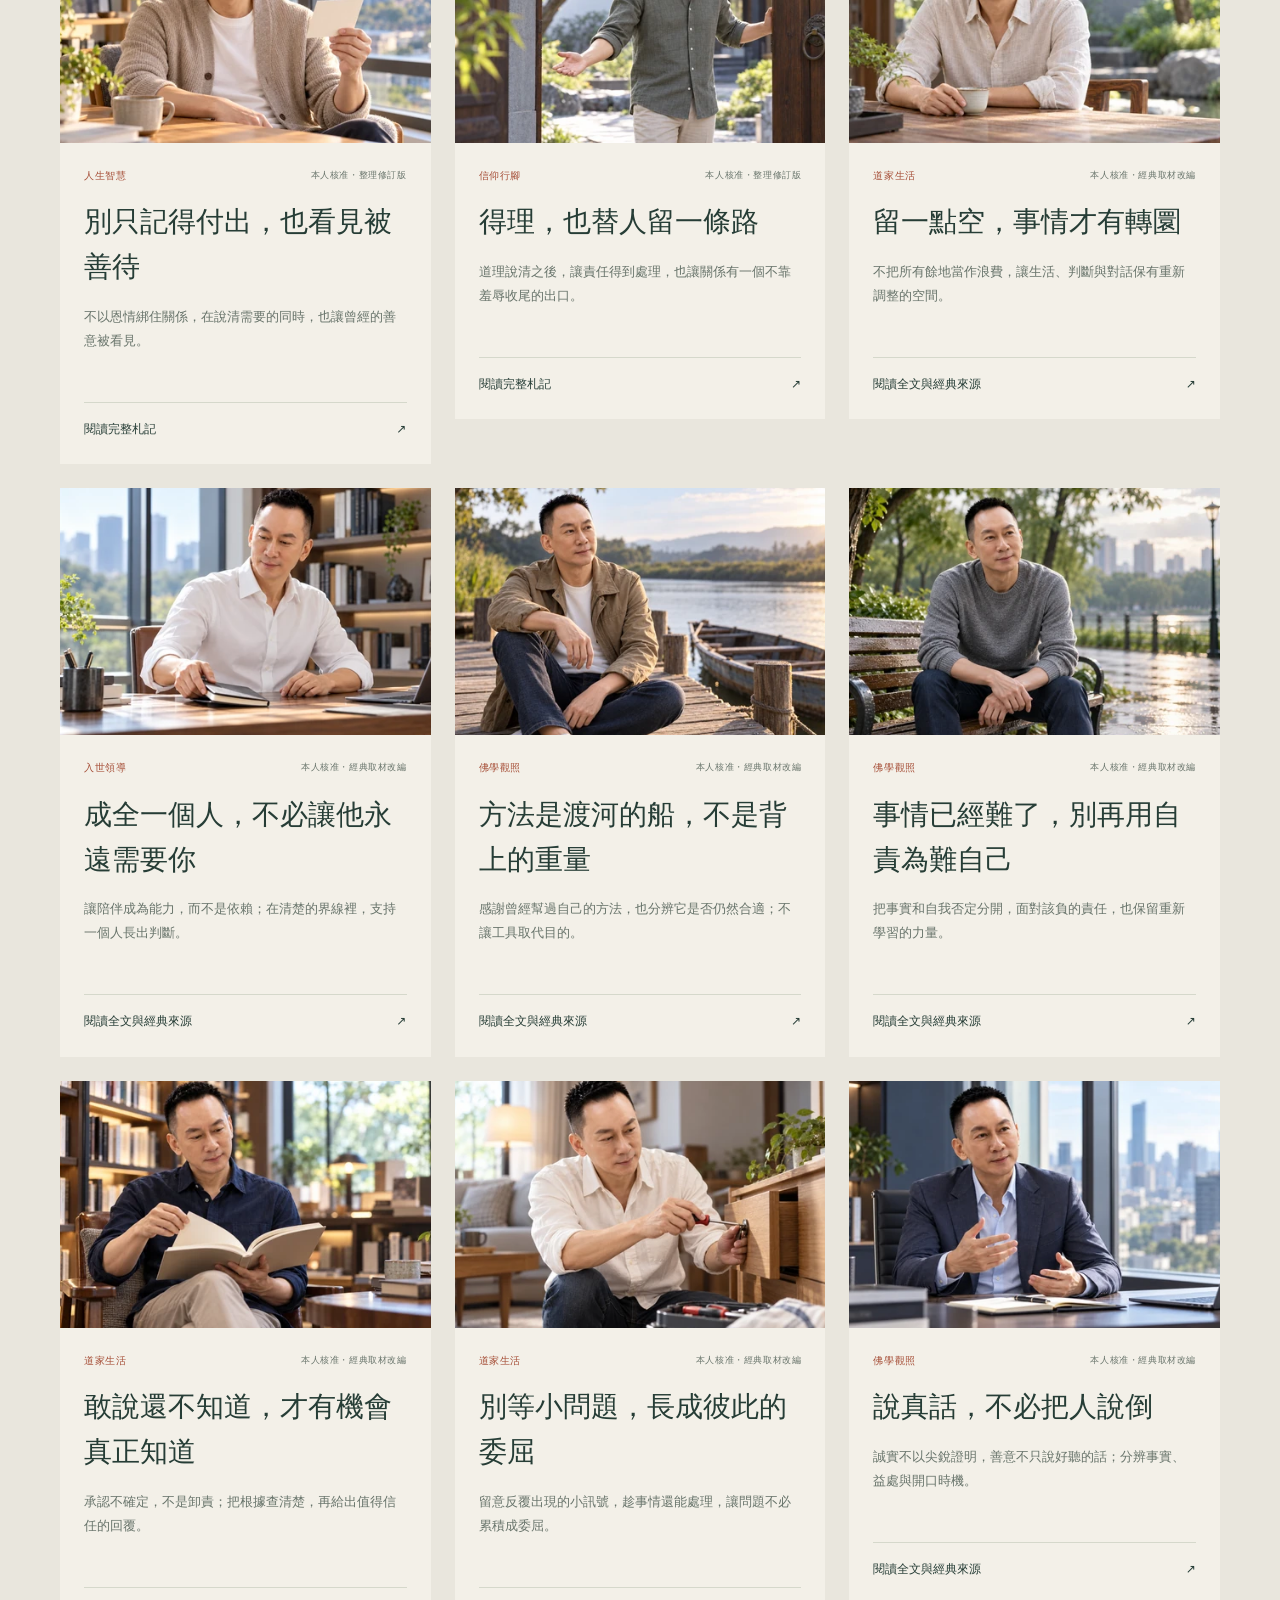
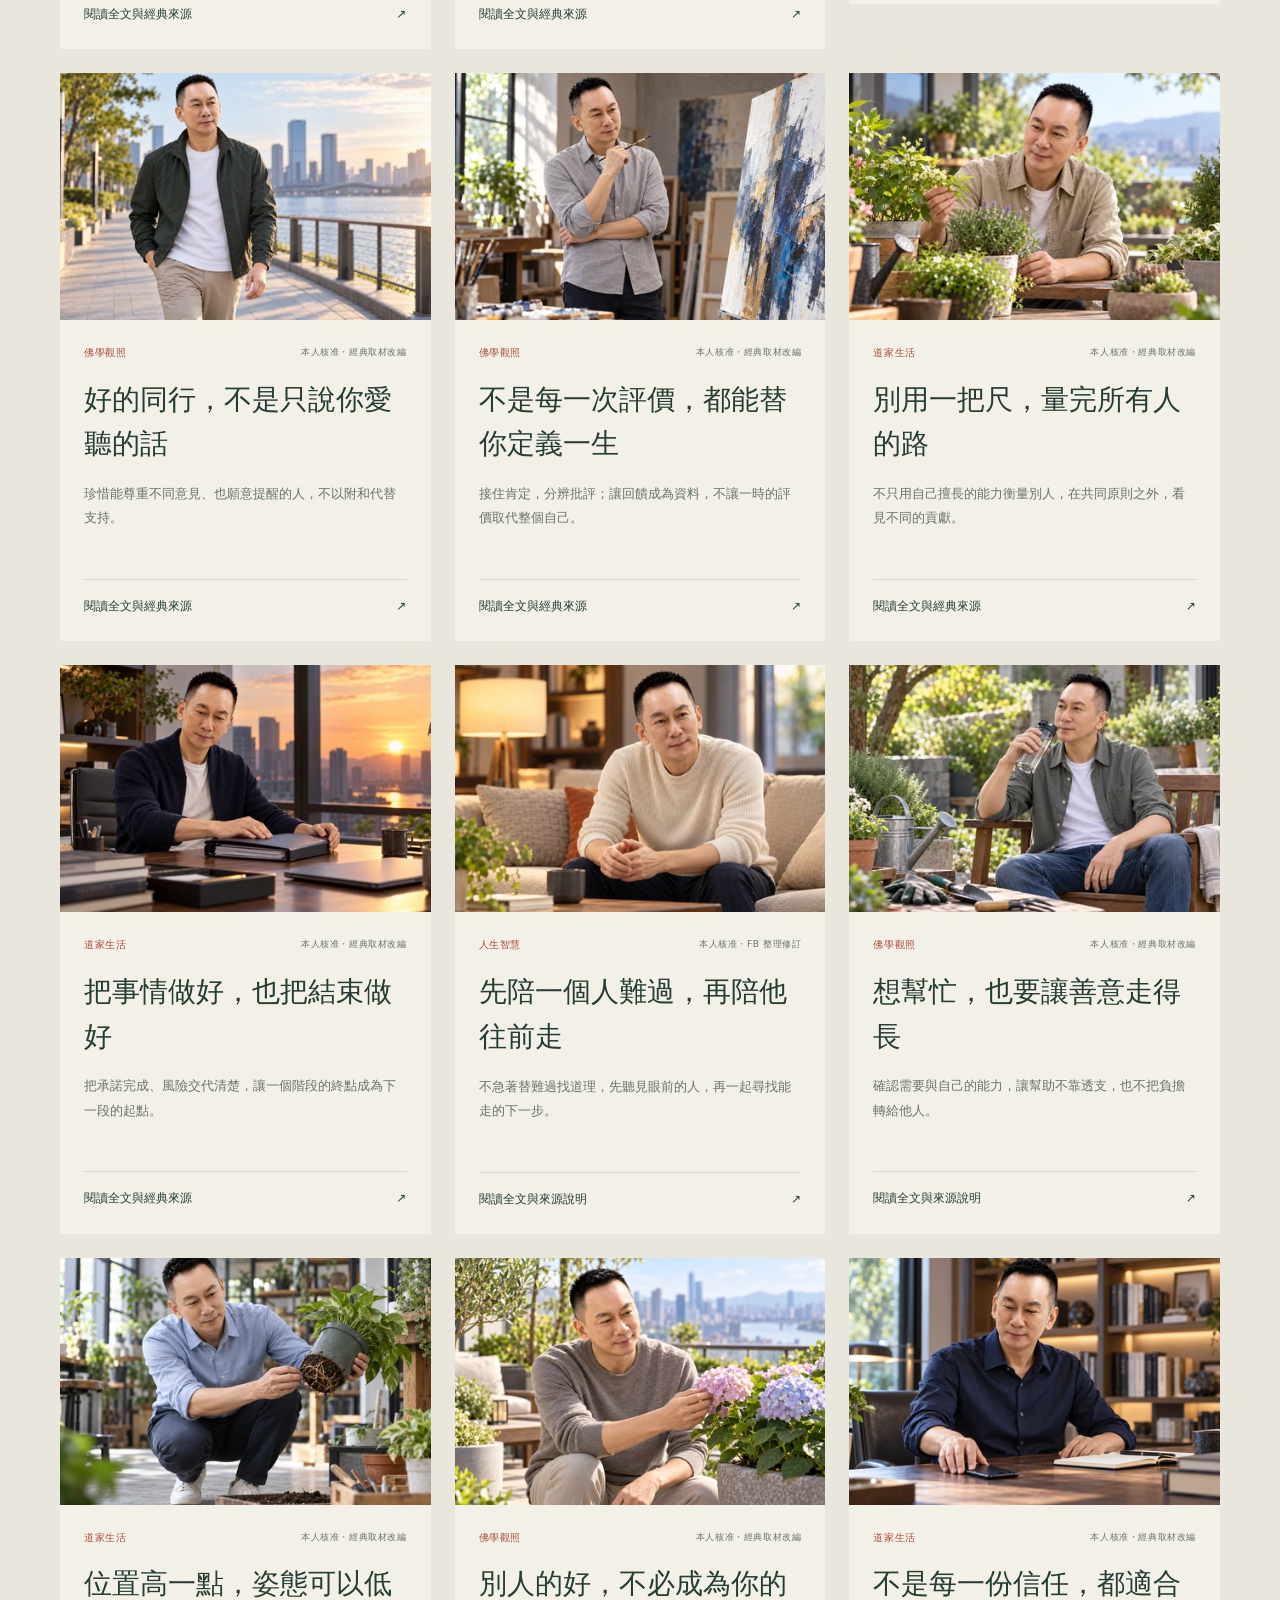
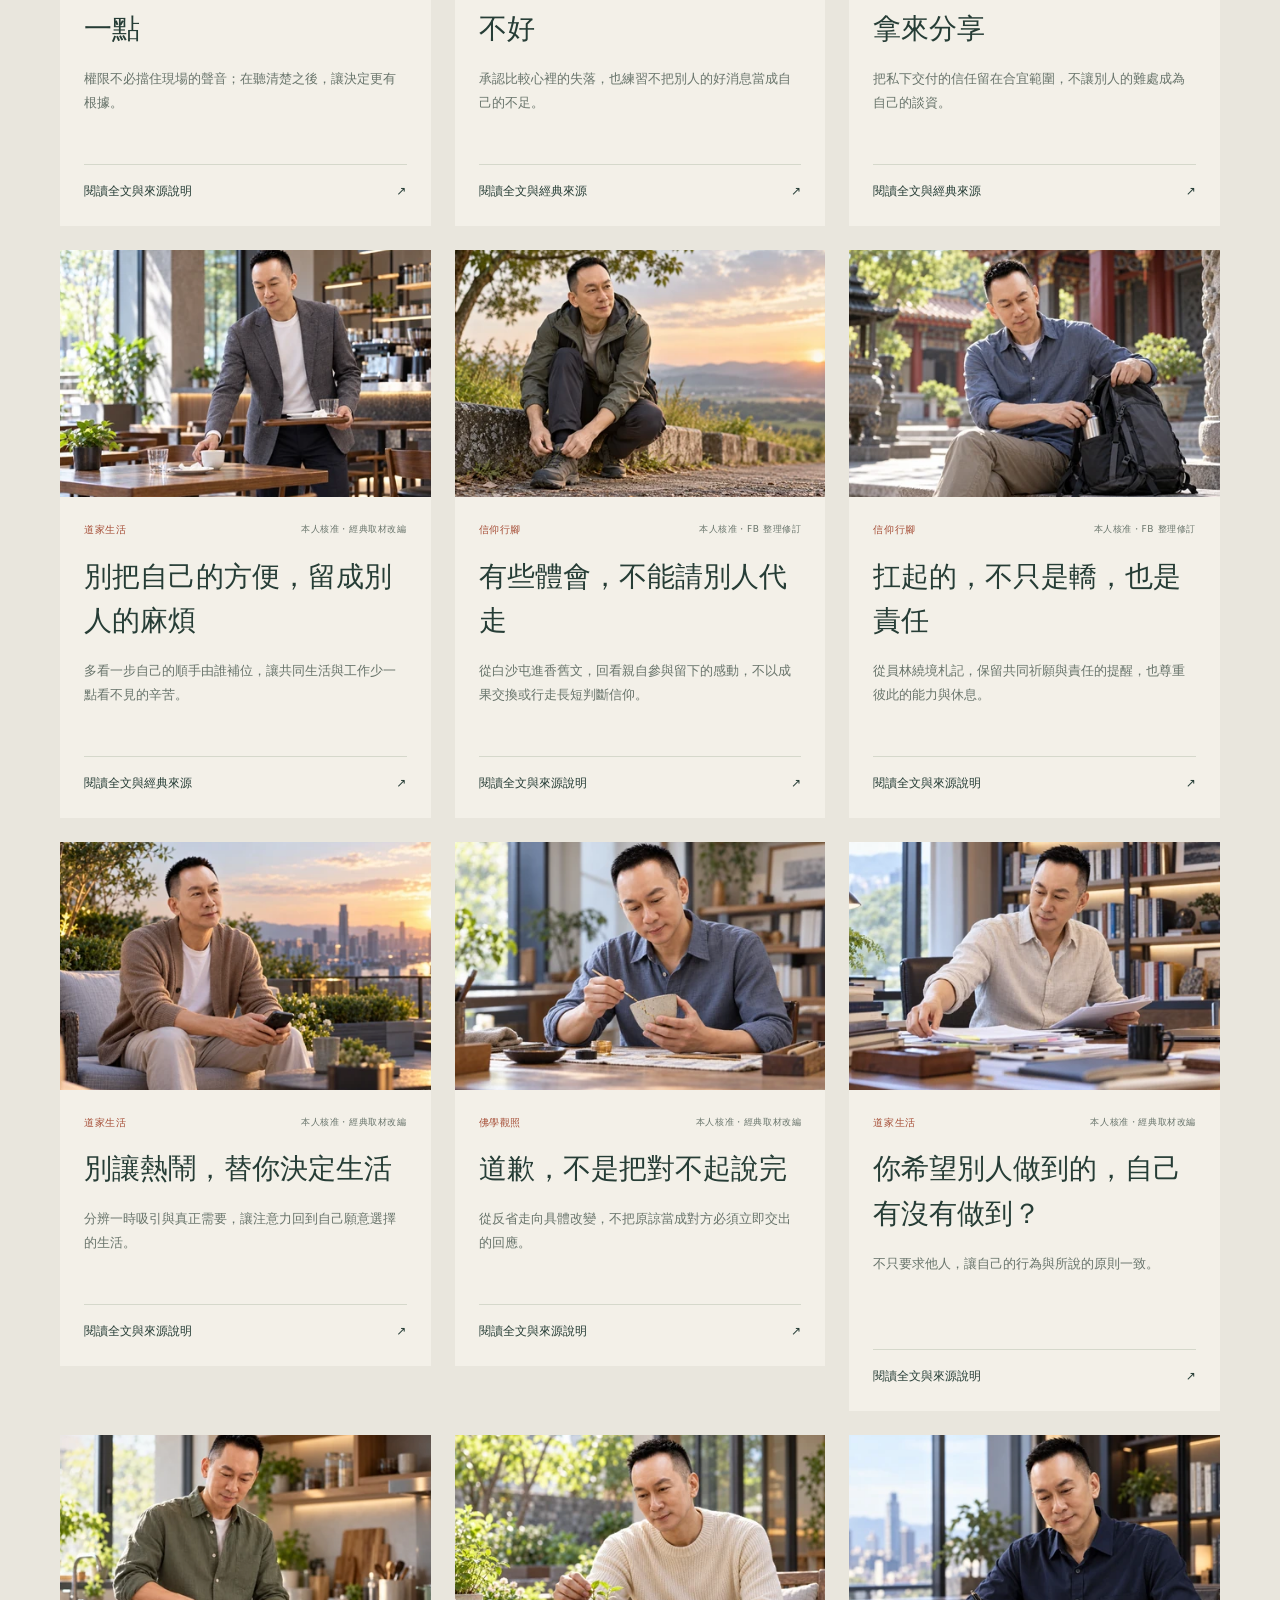
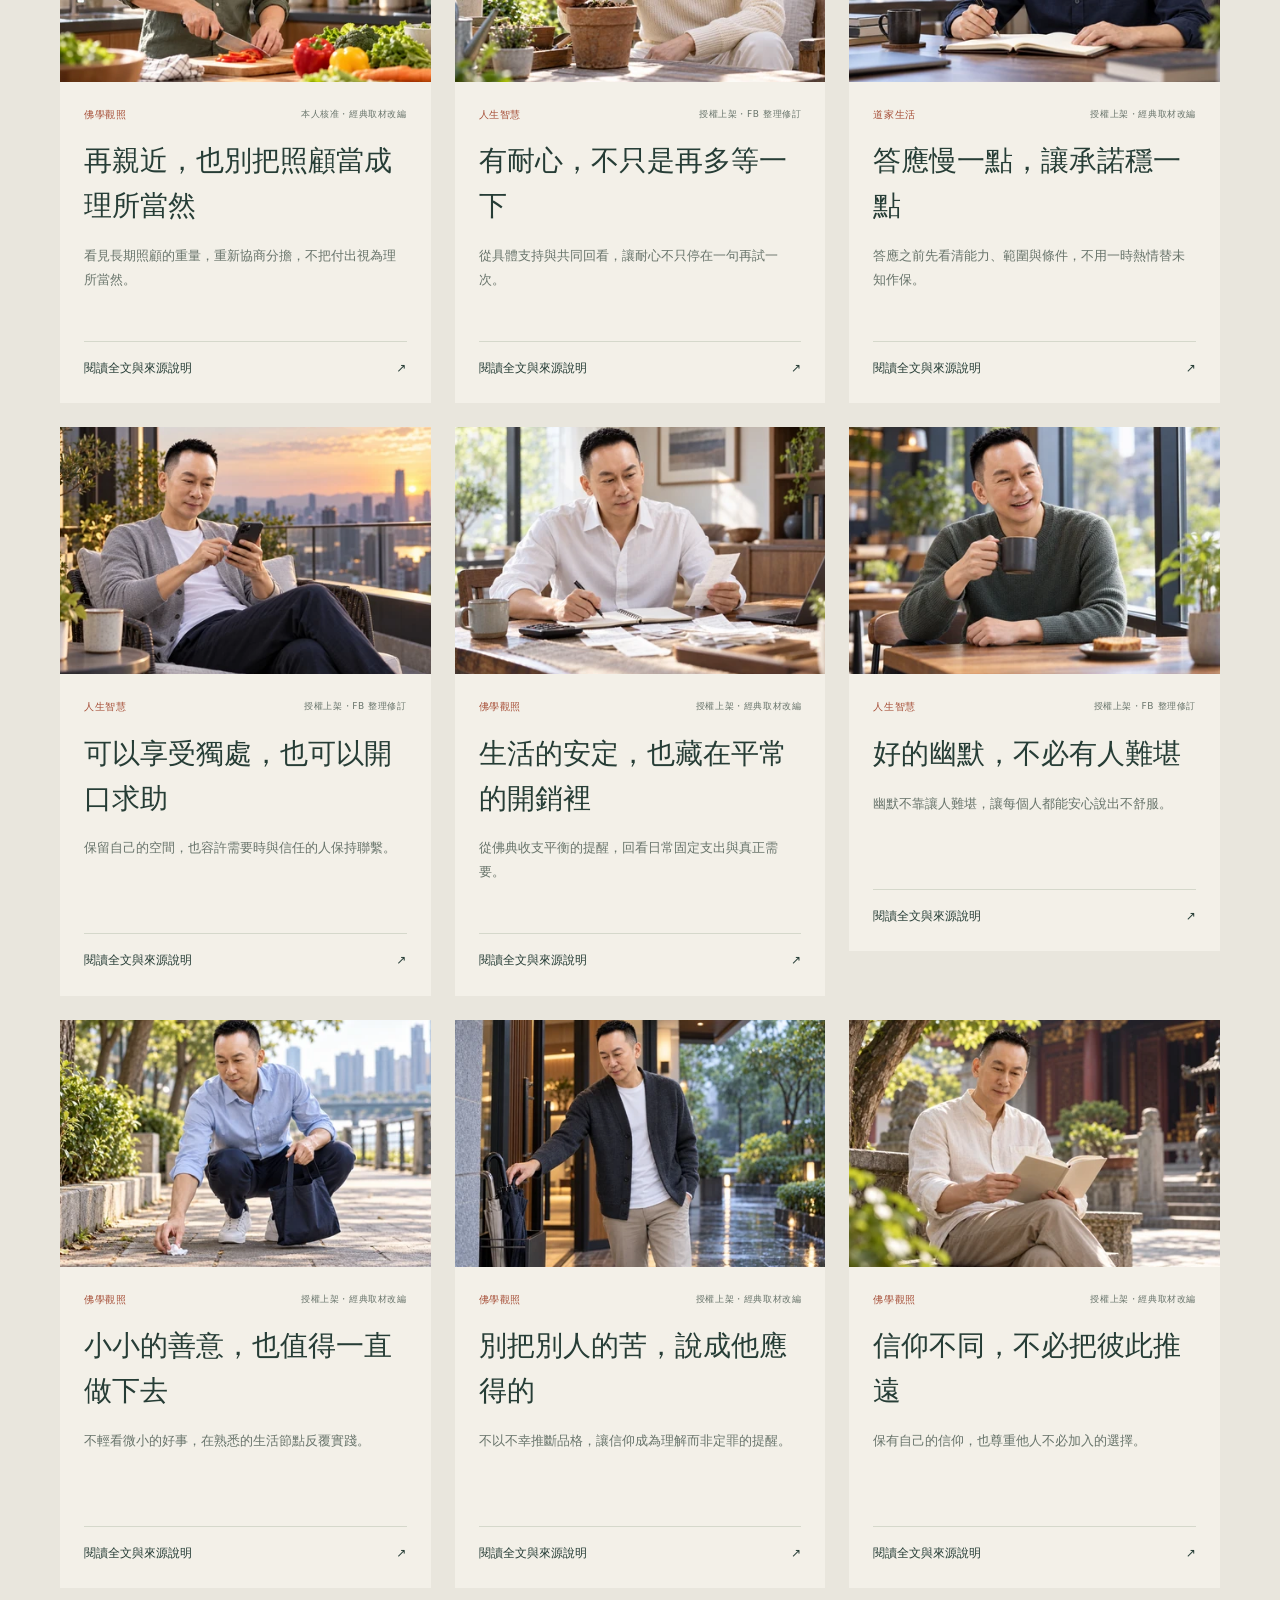
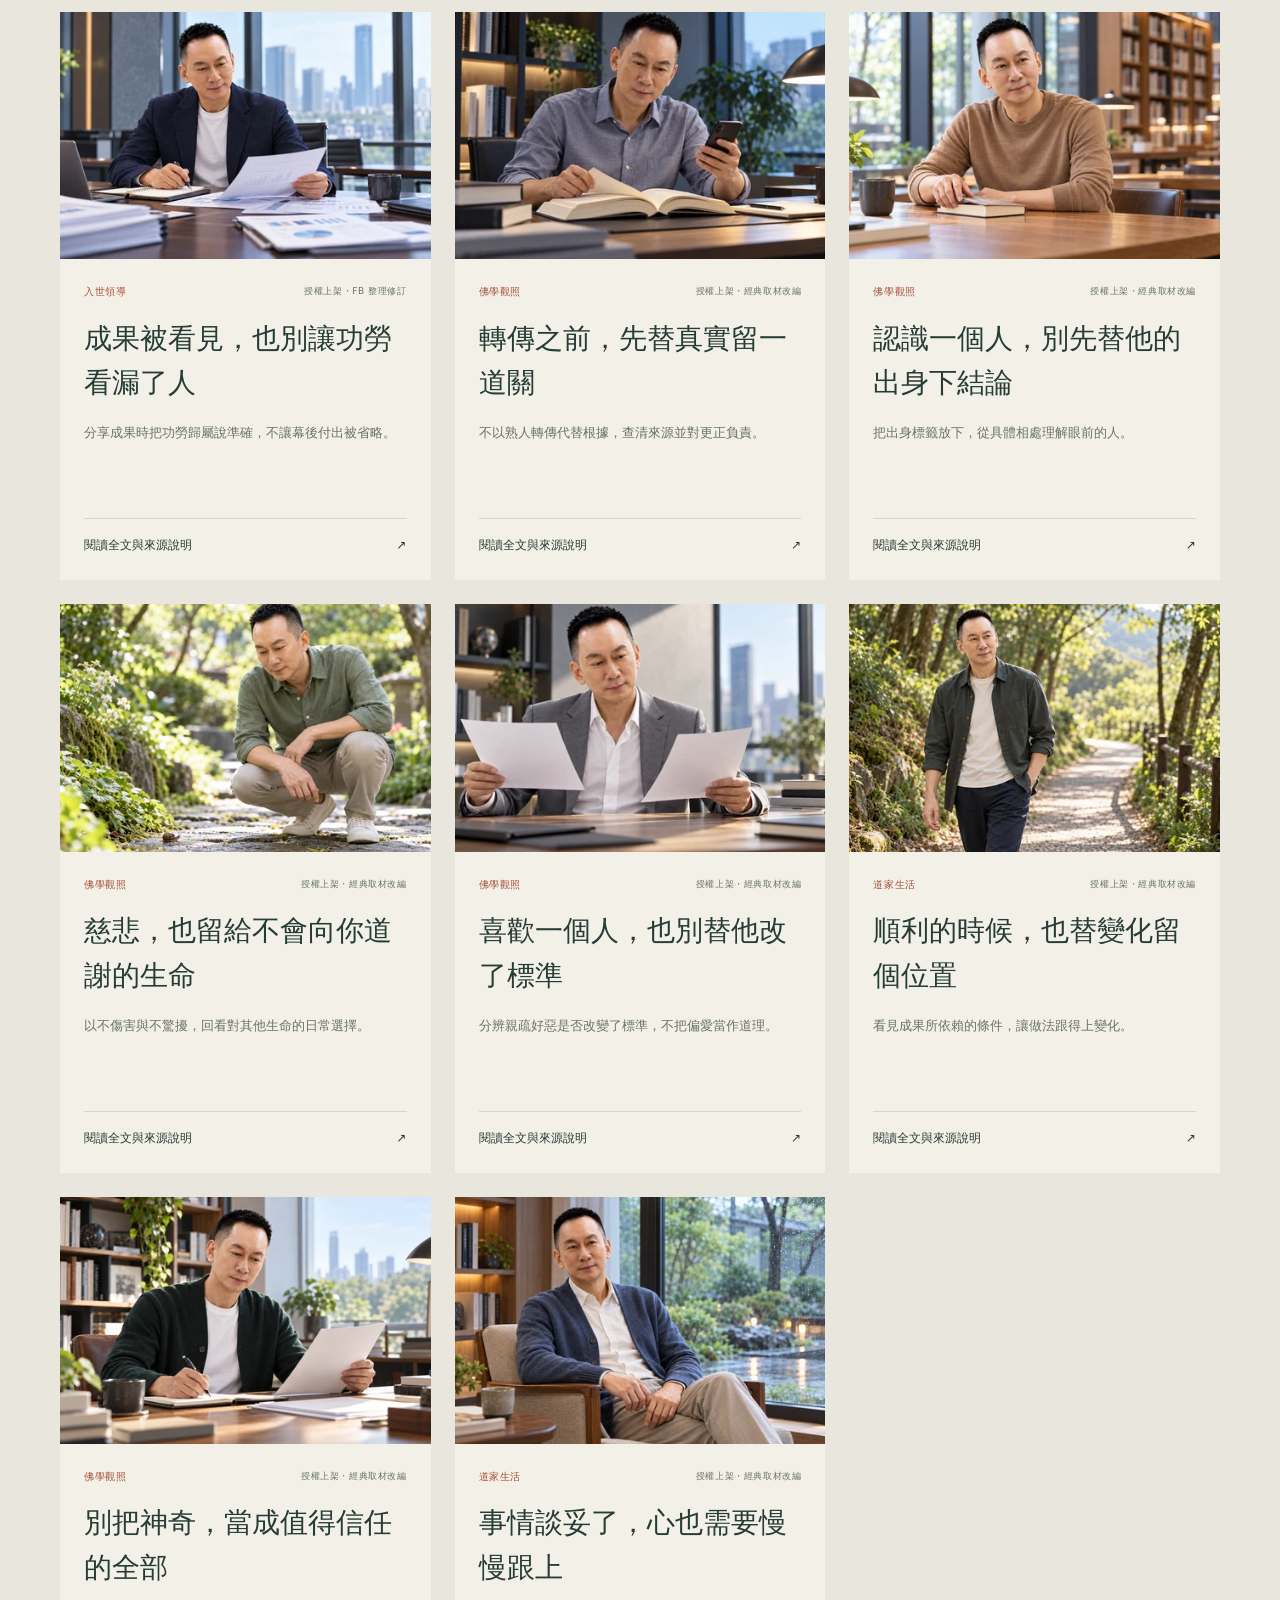
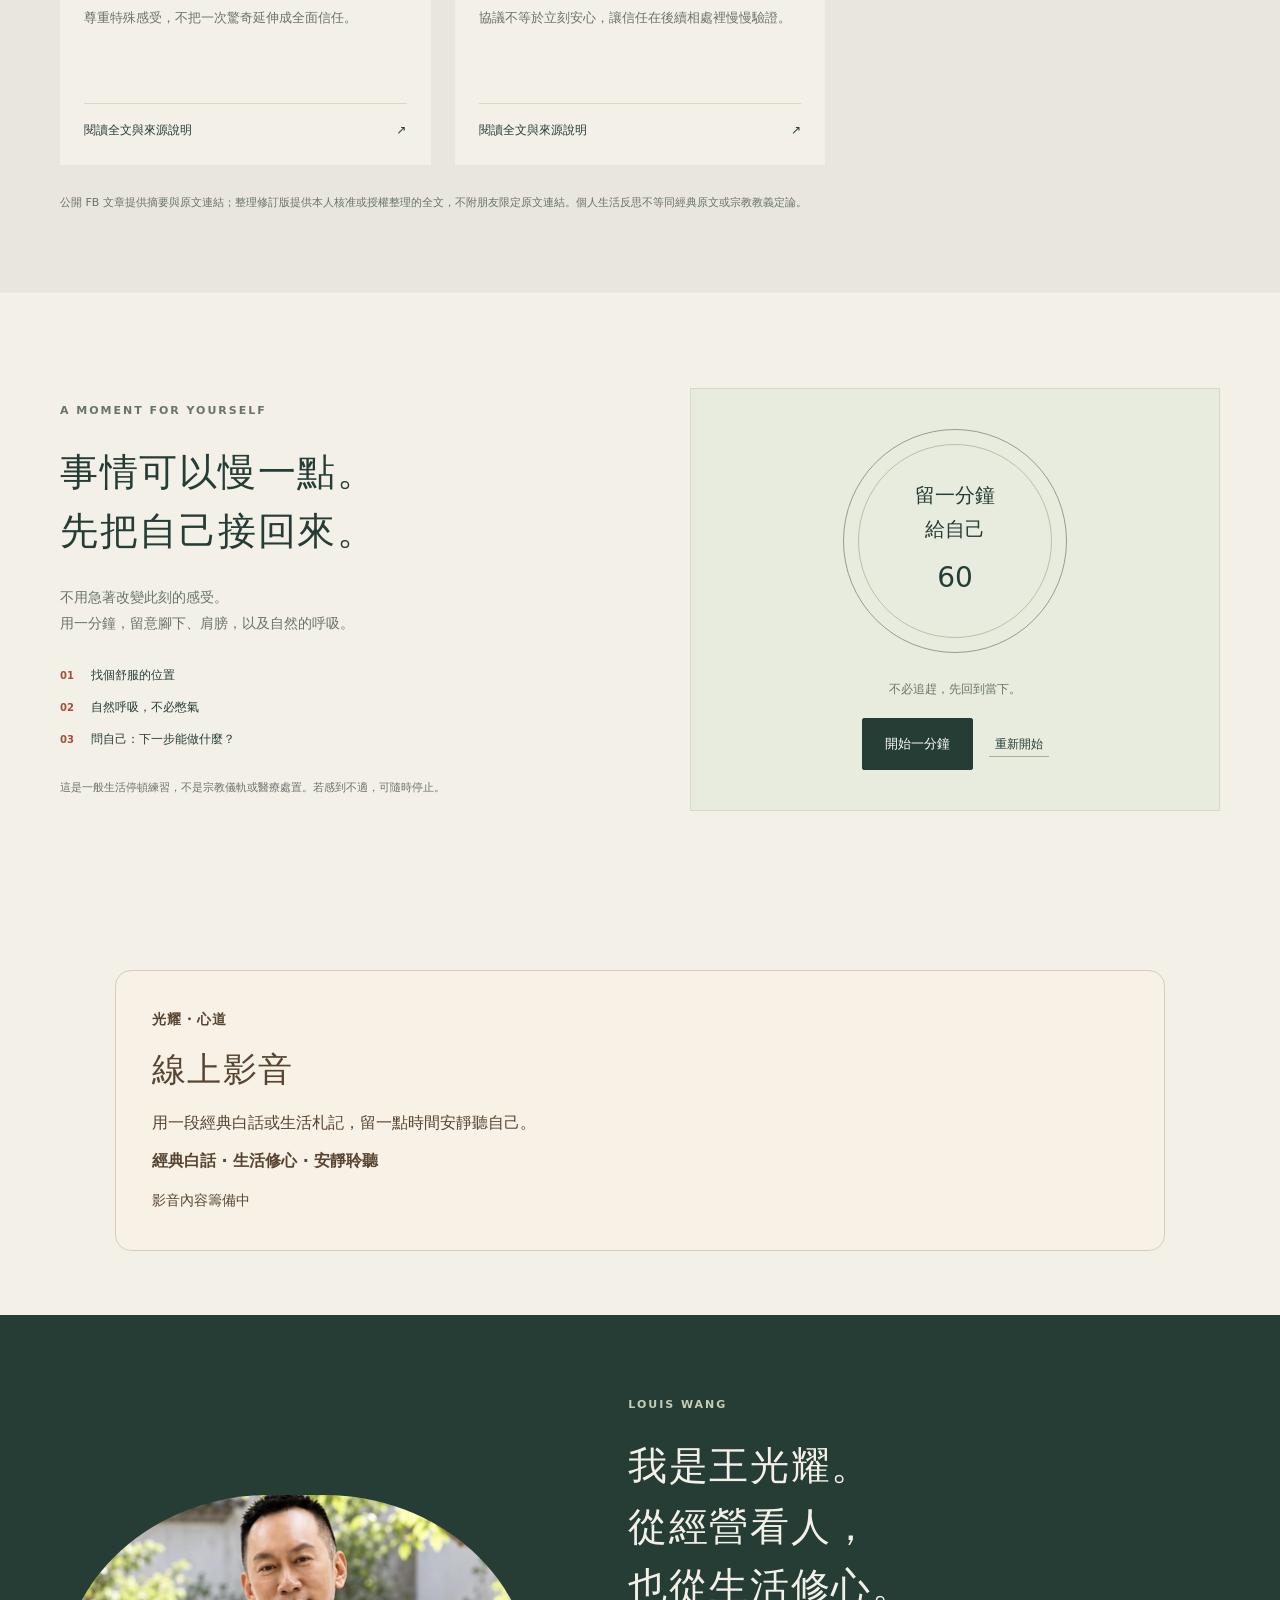
==== commit c240d282: "Publish approved repair-paths weekly article with original photo" ====
--- a/index.html
+++ b/index.html
@@ -19,7 +19,7 @@
 .louis-brand-network nav a{display:inline-flex!important;position:static!important;color:#fff!important;background:transparent!important;border:1px solid #68857c!important;border-radius:99px!important;text-decoration:none!important;font-size:12px!important;line-height:1.4!important;letter-spacing:0!important;padding:5px 11px!important;white-space:nowrap!important;min-height:28px!important;margin:0!important;font-weight:400!important;opacity:1!important}
 .louis-brand-network nav a[aria-current="page"]{background:#e4d6b0!important;color:#183831!important;border-color:#e4d6b0!important;font-weight:700!important}.louis-brand-network nav a:hover,.louis-brand-network nav a:focus-visible{outline:2px solid #fff;outline-offset:2px}
 @media(max-width:600px){.louis-brand-network{padding:9px 14px}.louis-brand-network .lbn-identity{display:block;font-size:11px;margin-bottom:7px}.louis-brand-network strong{font-size:13px}.louis-brand-network .lbn-tagline{display:block;margin-top:2px}.louis-brand-network nav{gap:5px!important}.louis-brand-network nav a{font-size:11px!important;padding:4px 8px!important}}
-</style><script type="application/ld+json">{"@context": "https://schema.org", "@graph": [{"@type": "Person", "@id": "https://louisxindao.com/#wang-guang-yao", "name": "王光耀", "alternateName": "Louis Wang", "url": "https://louisxindao.com/about/", "sameAs": ["https://portaly.cc/louiswang1970", "https://www.facebook.com/wang.guang.yao.140962/", "https://www.instagram.com/kuang_yao_wang/", "https://www.threads.com/@kuang_yao_wang"], "image": {"@type": "ImageObject", "@id": "https://louisxindao.com/assets/wang-guang-yao-professional.jpg#image", "contentUrl": "https://louisxindao.com/assets/wang-guang-yao-professional.jpg", "url": "https://louisxindao.com/assets/wang-guang-yao-professional.jpg", "width": 1144, "height": 1430, "caption": "王光耀（Louis Wang），威力馬國際事業營運長，身穿藍色西裝的專業肖像"}}, {"@type": "WebSite", "@id": "https://louisxindao.com/#website", "url": "https://louisxindao.com/", "name": "光耀・心道", "inLanguage": "zh-Hant-TW", "publisher": {"@id": "https://louisxindao.com/#wang-guang-yao"}, "description": "王光耀以佛學、道家思想和日常觀察寫下生活修心札記，分享情緒、關係與責任的思考，並提供一分鐘靜心練習。"}]}</script><meta name="google-site-verification" content="0hVSzbwYHQ59qNDqMtD0qADytAq8sfcF4ePG6GSRrXQ">
+</style><script type="application/ld+json">{"@context":"https://schema.org","@graph":[{"@type":"Person","@id":"https://louisxindao.com/#wang-guang-yao","name":"王光耀","alternateName":"Louis Wang","url":"https://louisxindao.com/about/","sameAs":["https://portaly.cc/louiswang1970","https://www.facebook.com/wang.guang.yao.140962/","https://www.instagram.com/kuang_yao_wang/","https://www.threads.com/@kuang_yao_wang","https://wangguangyao.wellmarket-louis.workers.dev/about.html"],"image":{"@type":"ImageObject","@id":"https://louisxindao.com/assets/wang-guang-yao-professional.jpg#image","contentUrl":"https://louisxindao.com/assets/wang-guang-yao-professional.jpg","url":"https://louisxindao.com/assets/wang-guang-yao-professional.jpg","width":1144,"height":1430,"caption":"王光耀（Louis Wang），威力馬國際事業營運長，身穿藍色西裝的專業肖像"},"subjectOf":[{"@type":"CollectionPage","url":"https://louisxindao.com/about/media/","name":"王光耀媒體報導與公開發言"}]},{"@type":"WebSite","@id":"https://louisxindao.com/#website","url":"https://louisxindao.com/","name":"光耀・心道","inLanguage":"zh-Hant-TW","publisher":{"@id":"https://louisxindao.com/#wang-guang-yao"},"description":"王光耀以佛學、道家思想和日常觀察寫下生活修心札記，分享情緒、關係與責任的思考，並提供一分鐘靜心練習。"}]}</script><meta name="google-site-verification" content="0hVSzbwYHQ59qNDqMtD0qADytAq8sfcF4ePG6GSRrXQ">
 <link rel="alternate" type="text/markdown" href="https://louisxindao.com/index.md"></head>
 <body><aside class="louis-brand-network" aria-label="王光耀品牌與社群"><div class="lbn-identity"><strong>王光耀 Louis Wang｜光耀・心道 · 內在智慧</strong><span class="lbn-tagline">內在智慧・真誠同行・主動領勢</span></div><nav aria-label="王光耀品牌全站導航"><a href="https://portaly.cc/louiswang1970">總入口</a><a href="https://louisxindao.com/" aria-current="page">光耀・心道</a><a href="https://louiswalk.com/">好好同行</a><a href="https://louislead.com/">人生領勢</a><a href="https://www.facebook.com/wang.guang.yao.140962/">FB</a><a href="https://www.instagram.com/kuang_yao_wang/">IG</a><a href="https://www.threads.com/@kuang_yao_wang">Threads</a></nav></aside>
 <a class="skip" href="#main">跳到主要內容</a>
@@ -35,7 +35,7 @@
  <article><span class="path-number">二 / 知止</span><h3>以自然，安頓心。</h3><p>從《道德經》的謙下與知止獲得啟發。分辨能做與不能強求的事，把力量留給真正值得的地方。</p><a href="#notes" data-filter-link="道家生活">閱讀道家生活 <span>↗</span></a></article>
  <article><span class="path-number">三 / 力行</span><h3>以承擔，走入世。</h3><p>修心不只是安靜，也在每一次相處與選擇裡。對人保有溫度，對事堅持原則，讓智慧落地。</p><a href="#notes" data-filter-link="入世領導">閱讀入世領導 <span>↗</span></a></article>
  </div><p class="small-note">佛教與道教各有不同傳承；本站以個人閱讀與生活反思交流，不將兩者視為同一套教義。《道德經》為此版的道家閱讀起點，不代表涵蓋道教全部信仰與實踐。</p></section>
-<section class="notes-section" id="notes" aria-labelledby="notes-title"><div class="wrap"><div class="section-head"><div><p class="eyebrow">WORDS TO RETURN TO</p><h2 id="notes-title">把心事，慢慢讀懂。</h2></div><p>一篇文字，一個提醒。<br>不急著找到所有答案。</p></div><article id="keeping-trust-entry" style="margin:0 0 24px;padding:18px 22px;border:1px solid #d3cabe;border-radius:12px;background:#faf5eb;color:#654c33"><p style="margin:0 0 5px">心道札記</p><h3 style="margin:0"><a style="color:inherit" href="/insights/keeping-trust/">守信，不是永遠不改變</a></h3></article><div class="filters" role="group" aria-label="依主題篩選文章"><button class="active" data-filter="全部" aria-pressed="true">全部札記</button><button data-filter="佛學觀照" aria-pressed="false">佛學觀照</button><button data-filter="道家生活" aria-pressed="false">道家生活</button><button data-filter="入世領導" aria-pressed="false">入世領導</button></div><div class="note-grid">
+<section class="notes-section" id="notes" aria-labelledby="notes-title"><div class="wrap"><div class="section-head"><div><p class="eyebrow">WORDS TO RETURN TO</p><h2 id="notes-title">把心事，慢慢讀懂。</h2></div><p>一篇文字，一個提醒。<br>不急著找到所有答案。</p></div><article id="keeping-trust-entry" style="margin:0 0 24px;padding:18px 22px;border:1px solid #d3cabe;border-radius:12px;background:#faf5eb;color:#654c33"><p style="margin:0 0 5px">心道札記</p><h3 style="margin:0"><a style="color:inherit" href="/insights/keeping-trust/">守信，不是永遠不改變</a></h3></article><div class="filters" role="group" aria-label="依主題篩選文章"><button class="active" data-filter="全部" aria-pressed="true">全部札記</button><button data-filter="佛學觀照" aria-pressed="false">佛學觀照</button><button data-filter="道家生活" aria-pressed="false">道家生活</button><button data-filter="入世領導" aria-pressed="false">入世領導</button></div><div class="note-grid"><article class="note" id="note-weekly-2026-W47" data-category="人生智慧"><figure class="note-photo"><a href="/insights/repair-paths/"><img src="/insights/repair-paths/photo-v001.png" width="1536" height="1024" alt="王光耀穿淺黃色條紋襯衫，在家中窗邊查看舊帆布袋的拉鍊，桌上放著替換拉鍊" loading="lazy" decoding="async"></a></figure><div class="note-body"><p class="category">人生智慧 <span>心道札記・2026-11-26</span></p><h3>想用得久一點，也要有路可修</h3><p>經典取材・生活改編，王光耀心情分享。</p><a class="read-note" href="/insights/repair-paths/">閱讀全文與來源說明</a></div></article>
  <article class="note featured" data-category="道家生活" id="note-external-1"><figure class="note-photo"><img src="assets/article-external-1-v002-w1536.webp" srcset="assets/article-external-1-v002-w480.webp 480w, assets/article-external-1-v002-w800.webp 800w, assets/article-external-1-v002-w1536.webp 1536w" sizes="(max-width: 700px) calc(110vw - 44px), 408px" alt="王光耀本人形象，呼應〈心有太極，自見明月。〉" width="1536" height="1024" loading="lazy" decoding="async"></figure><div class="note-body"><p class="category">道家生活 <span>已公開文章</span></p><h3>心有太極，<br>自見明月。</h3><p>真正的通透，不是看透所有人，而是看見複雜之後，仍然願意選擇善良。</p><a href="https://www.facebook.com/photo/?fbid=2978779909157688&amp;set=a.284106685291704" target="_blank" rel="noopener noreferrer">閱讀王光耀原文 <span>↗</span></a></div></article>
  <article class="note" data-category="佛學觀照" id="note-compassion"><figure class="note-photo"><img src="assets/article-compassion-v001-w1536.webp" srcset="assets/article-compassion-v001-w480.webp 480w, assets/article-compassion-v001-w800.webp 800w, assets/article-compassion-v001-w1536.webp 1536w" sizes="(max-width: 700px) calc(110vw - 44px), 408px" alt="王光耀本人形象，呼應〈先放下反擊，不是放下原則。〉" width="1536" height="1024" loading="lazy" decoding="async"></figure><div class="note-body"><p class="category">佛學觀照 <span>王光耀・修心札記</span></p><h3>先放下反擊，<br>不是放下原則。</h3><p>心裡有情緒，不代表一定要讓情緒替自己說話。停一停，是為了看清楚下一步。</p><button class="read-note" data-note="compassion">閱讀完整札記 <span>↗</span></button></div></article>
  <article class="note" data-category="入世領導" id="note-leadership"><figure class="note-photo"><img src="assets/article-leadership-v001-w1536.webp" srcset="assets/article-leadership-v001-w480.webp 480w, assets/article-leadership-v001-w800.webp 800w, assets/article-leadership-v001-w1536.webp 1536w" sizes="(max-width: 700px) calc(110vw - 44px), 408px" alt="王光耀本人形象，呼應〈心可以柔軟，責任不能模糊。〉" width="1536" height="1024" loading="lazy" decoding="async"></figure><div class="note-body"><p class="category">入世領導 <span>王光耀・修心札記</span></p><h3>心可以柔軟，<br>責任不能模糊。</h3><p>善意不是替所有人承擔一切，而是在理解之後，仍然把界線說清楚。</p><button class="read-note" data-note="leadership">閱讀完整札記 <span>↗</span></button></div></article>
@@ -103,4 +103,5 @@
 </main>
 <footer class="wrap"><a class="brand" href="#"><span class="seal">光</span><span>光耀・心道<small>在生活裡，練習成為更好的自己。</small></span></a><p>王光耀個人智慧網站<br>佛道之間，生活之中。</p><a href="#">回到頁首 ↑</a></footer>
 <dialog id="article-dialog" aria-labelledby="dialog-title"><button class="dialog-close" aria-label="關閉文章">×</button><p class="eyebrow">王光耀 · 修心札記</p><h2 id="dialog-title"></h2><div id="dialog-content"></div><p class="dialog-note">本文為個人生活反思，非經典原文或宗教教義定論。</p></dialog>
+<nav class="wang-public-links" aria-label="王光耀公開資料" style="display:flex;flex-wrap:wrap;gap:.65rem 1.2rem;max-width:70rem;margin:1.5rem auto;padding:1rem;font-size:1rem;line-height:1.8"><a href="https://louisxindao.com/about/">王光耀介紹</a><a href="https://louisxindao.com/about/media/">媒體報導與公開發言</a><a href="https://portaly.cc/louiswang1970">品牌總入口</a><a href="https://wangguangyao.wellmarket-louis.workers.dev/">個人書寫</a></nav>
 </body></html>
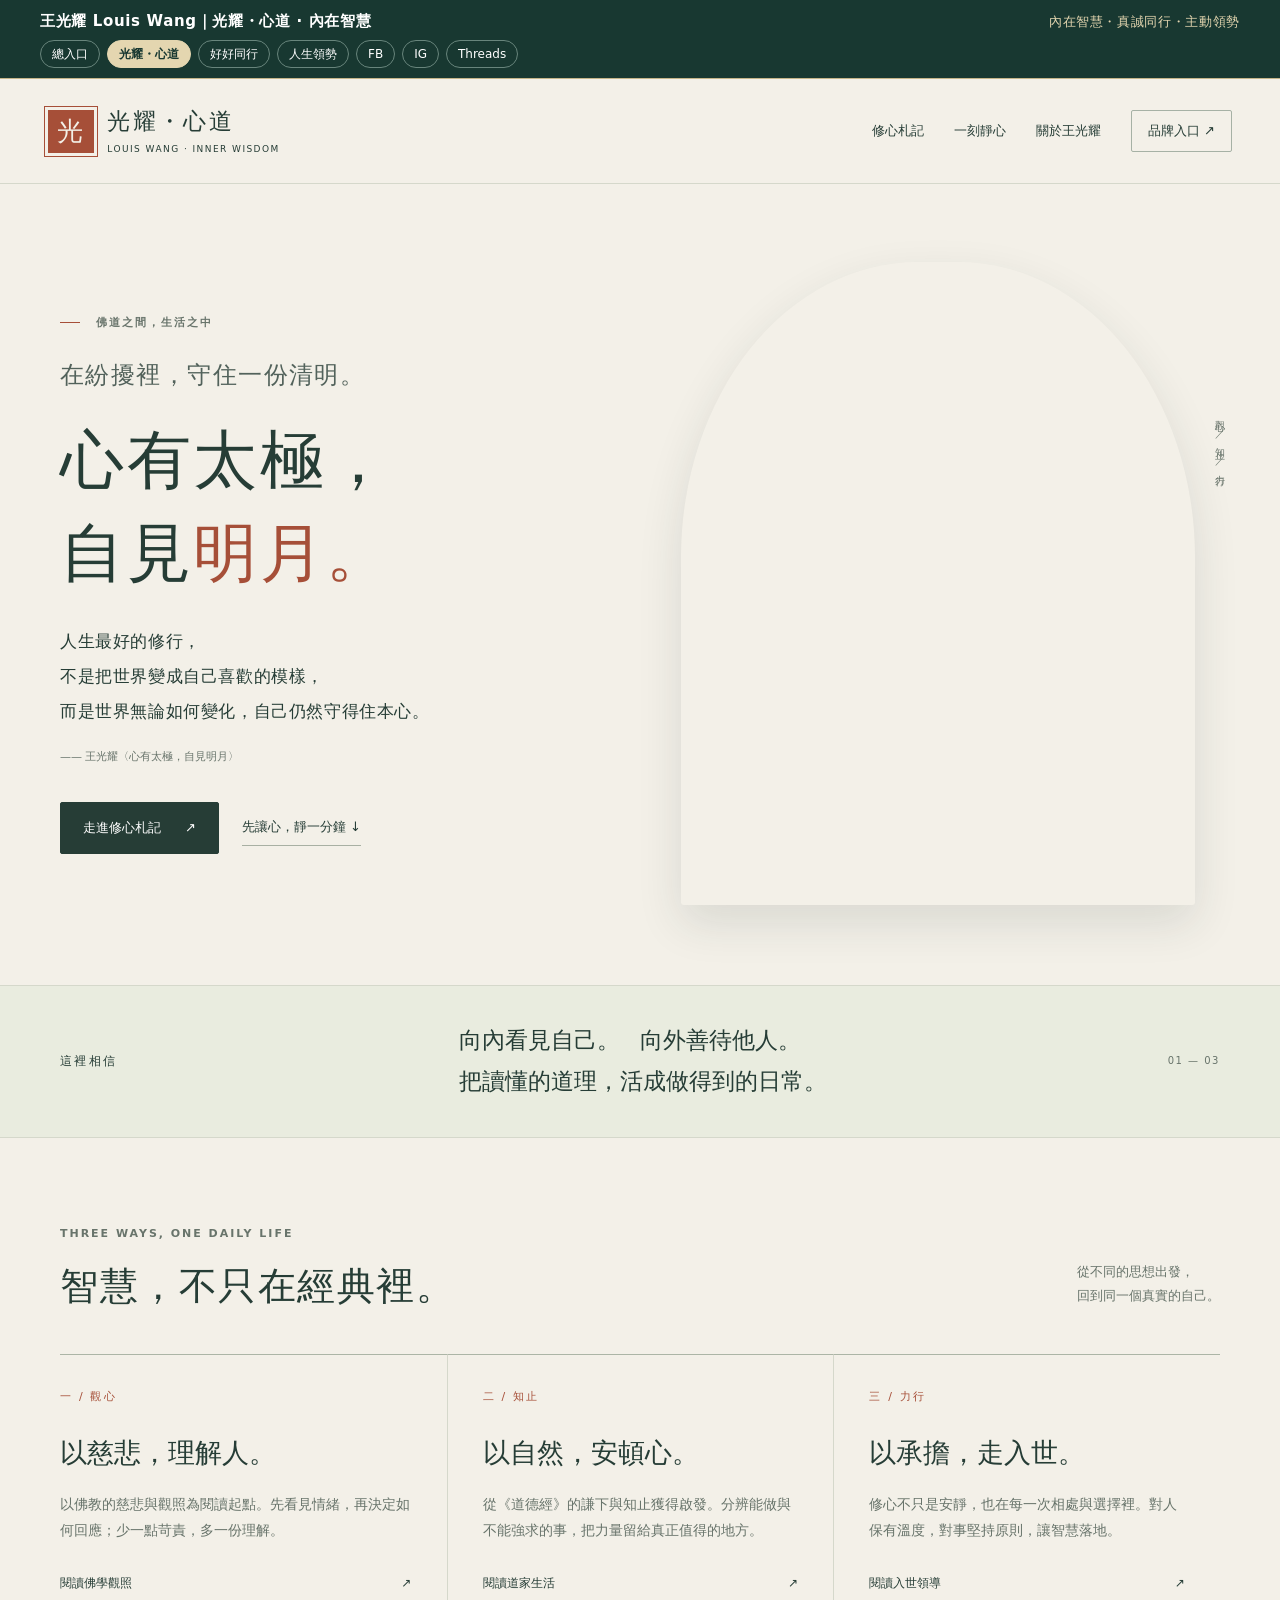
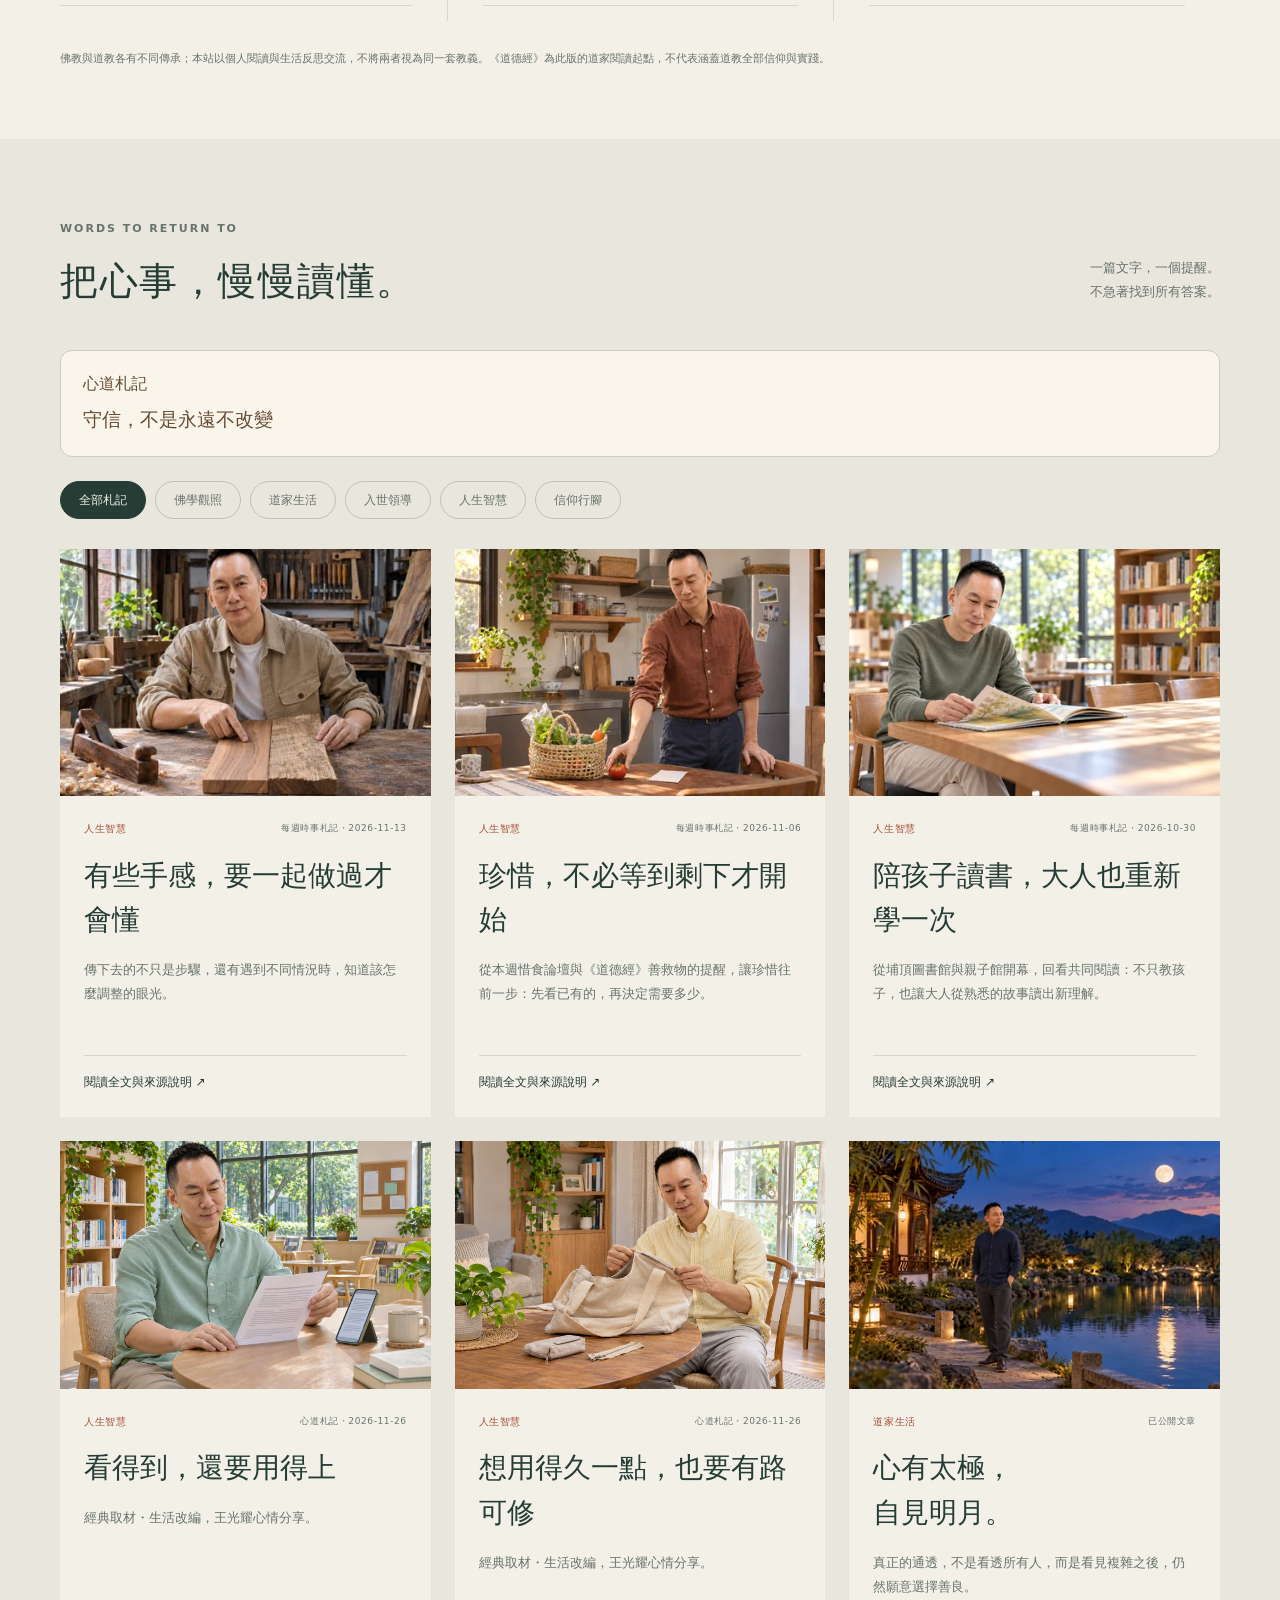
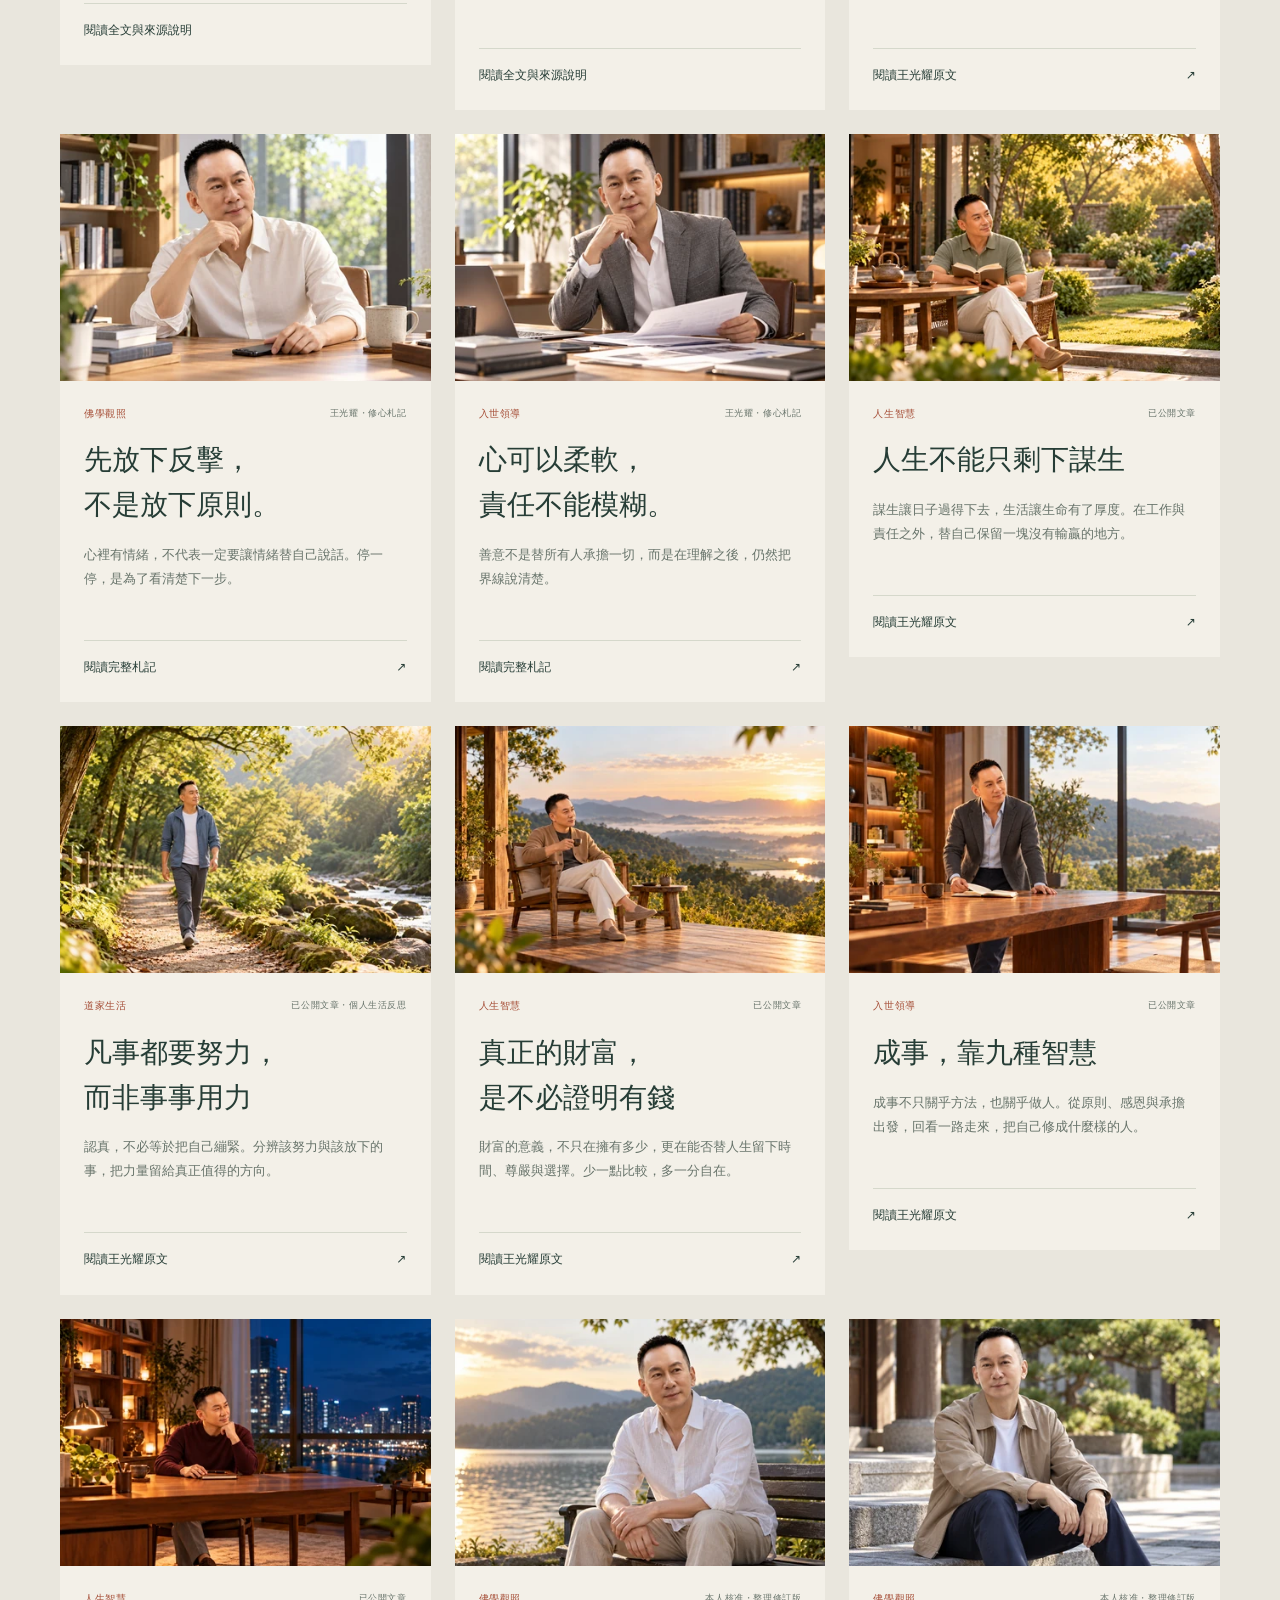
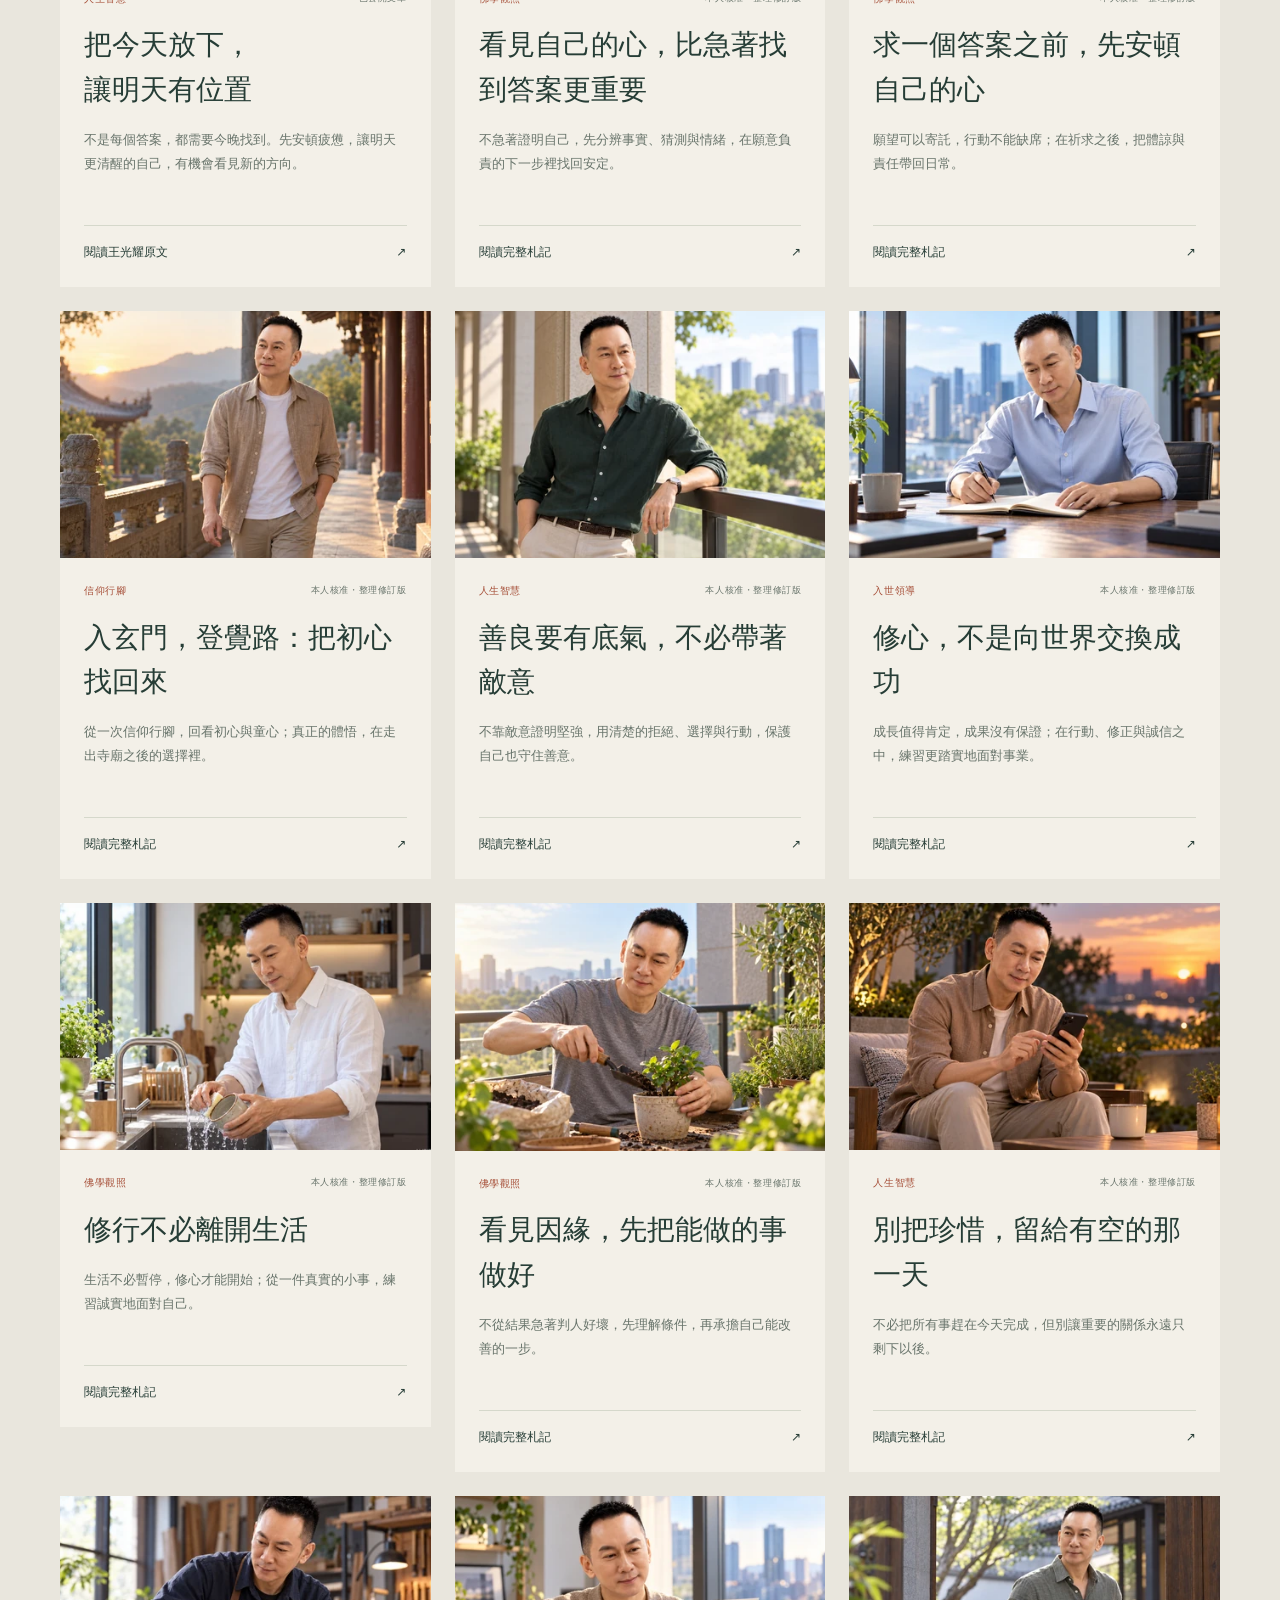
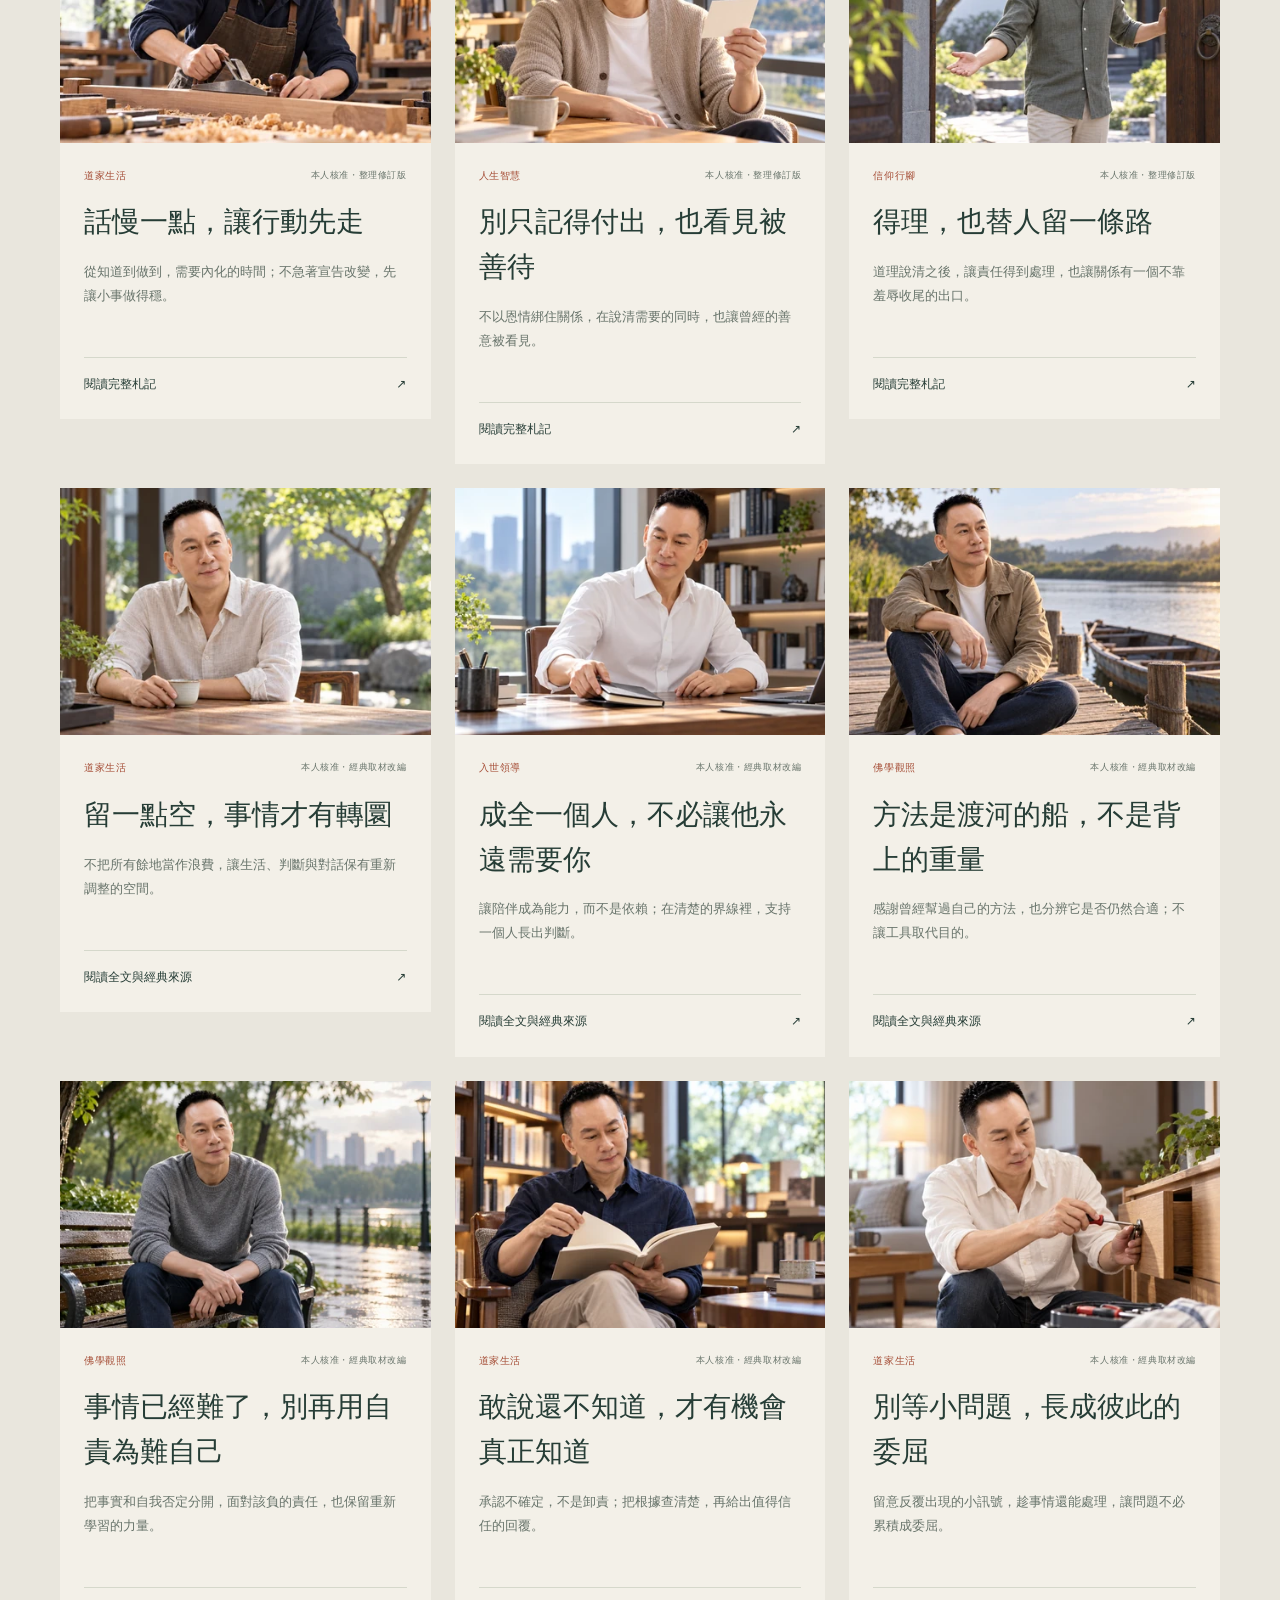
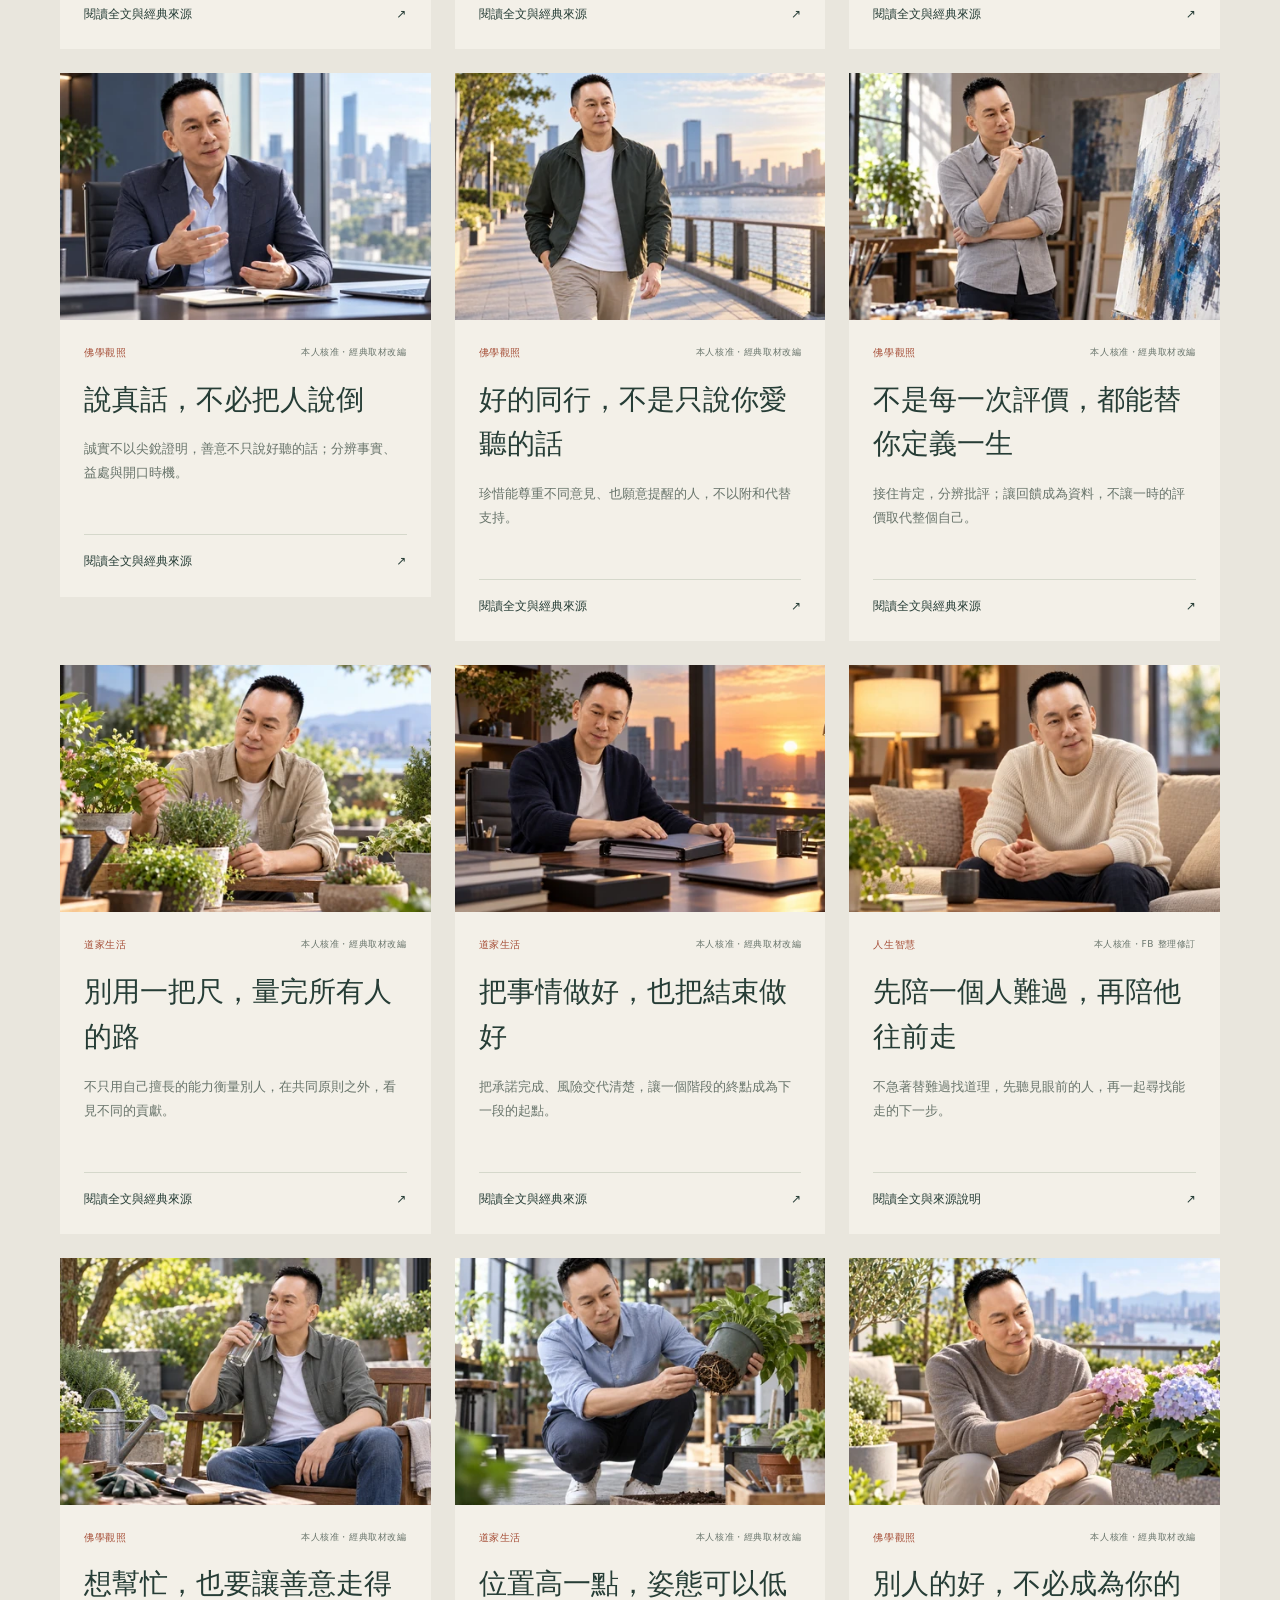
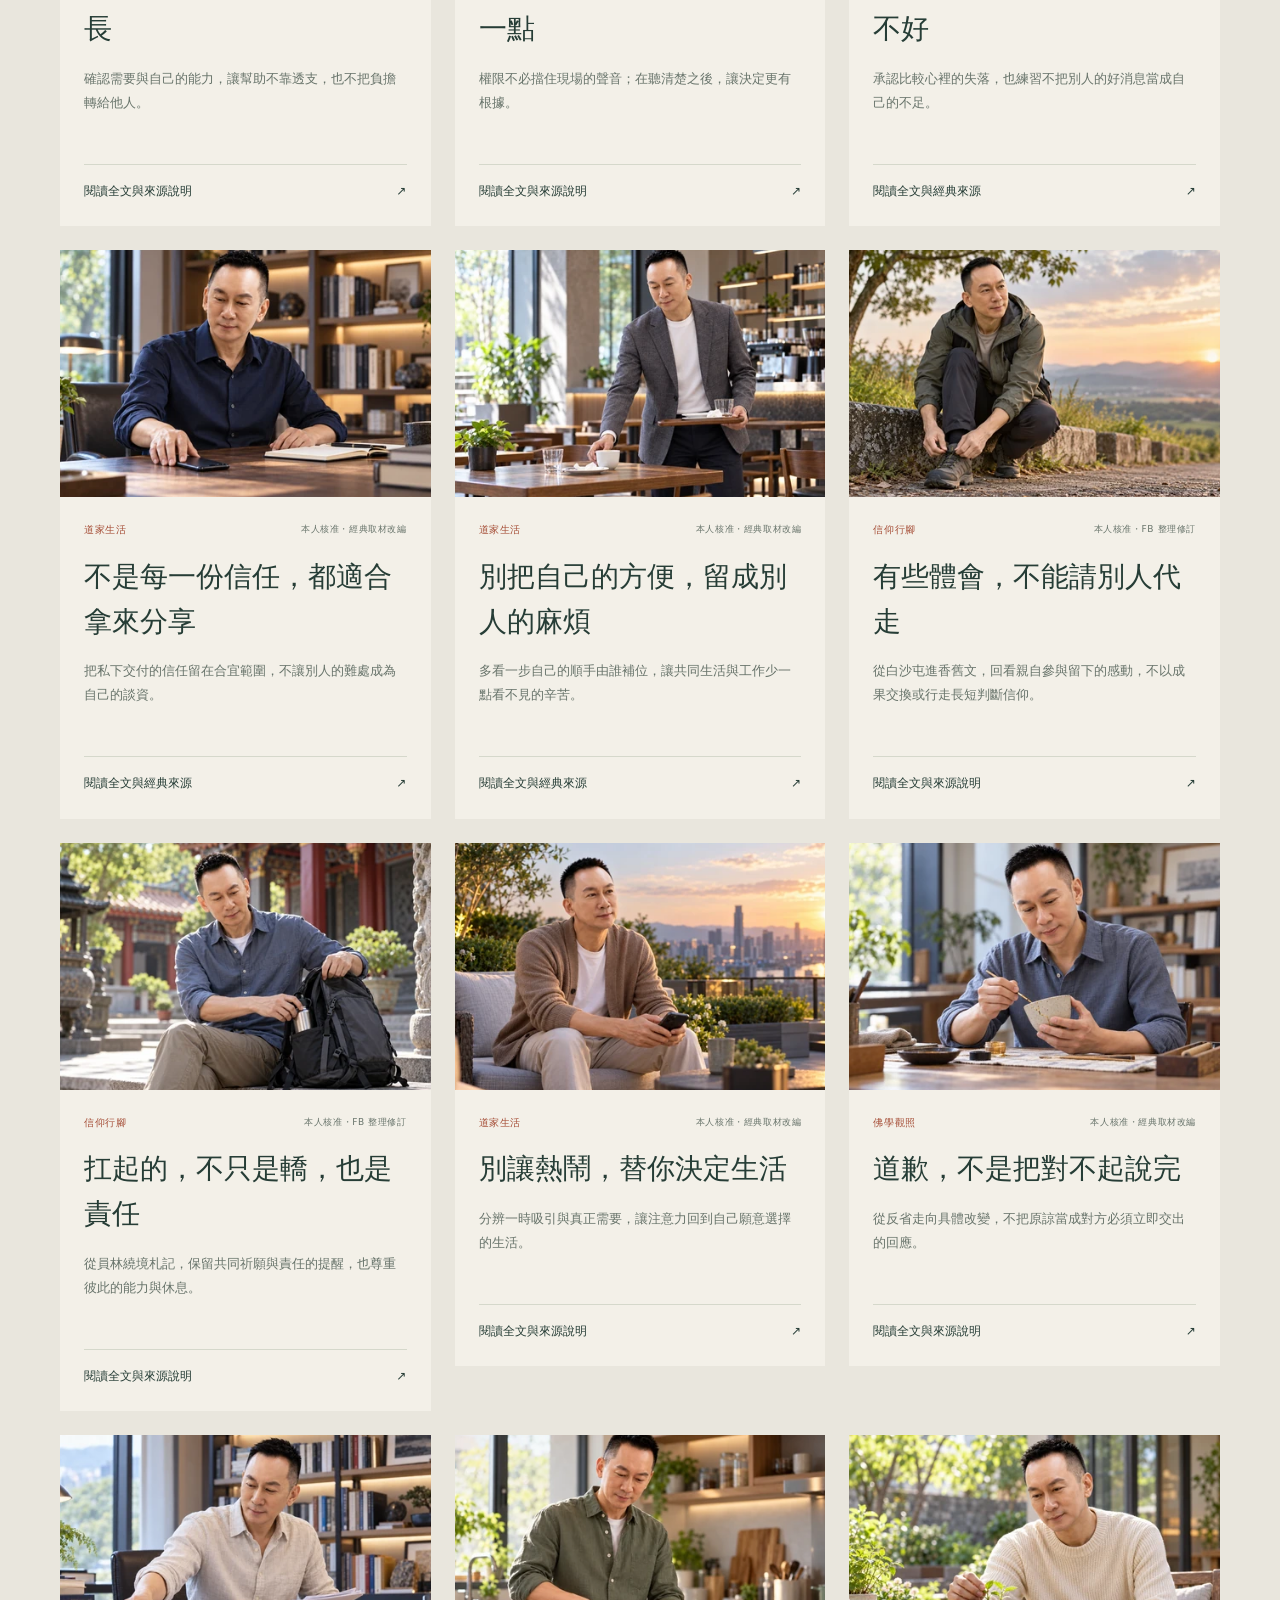
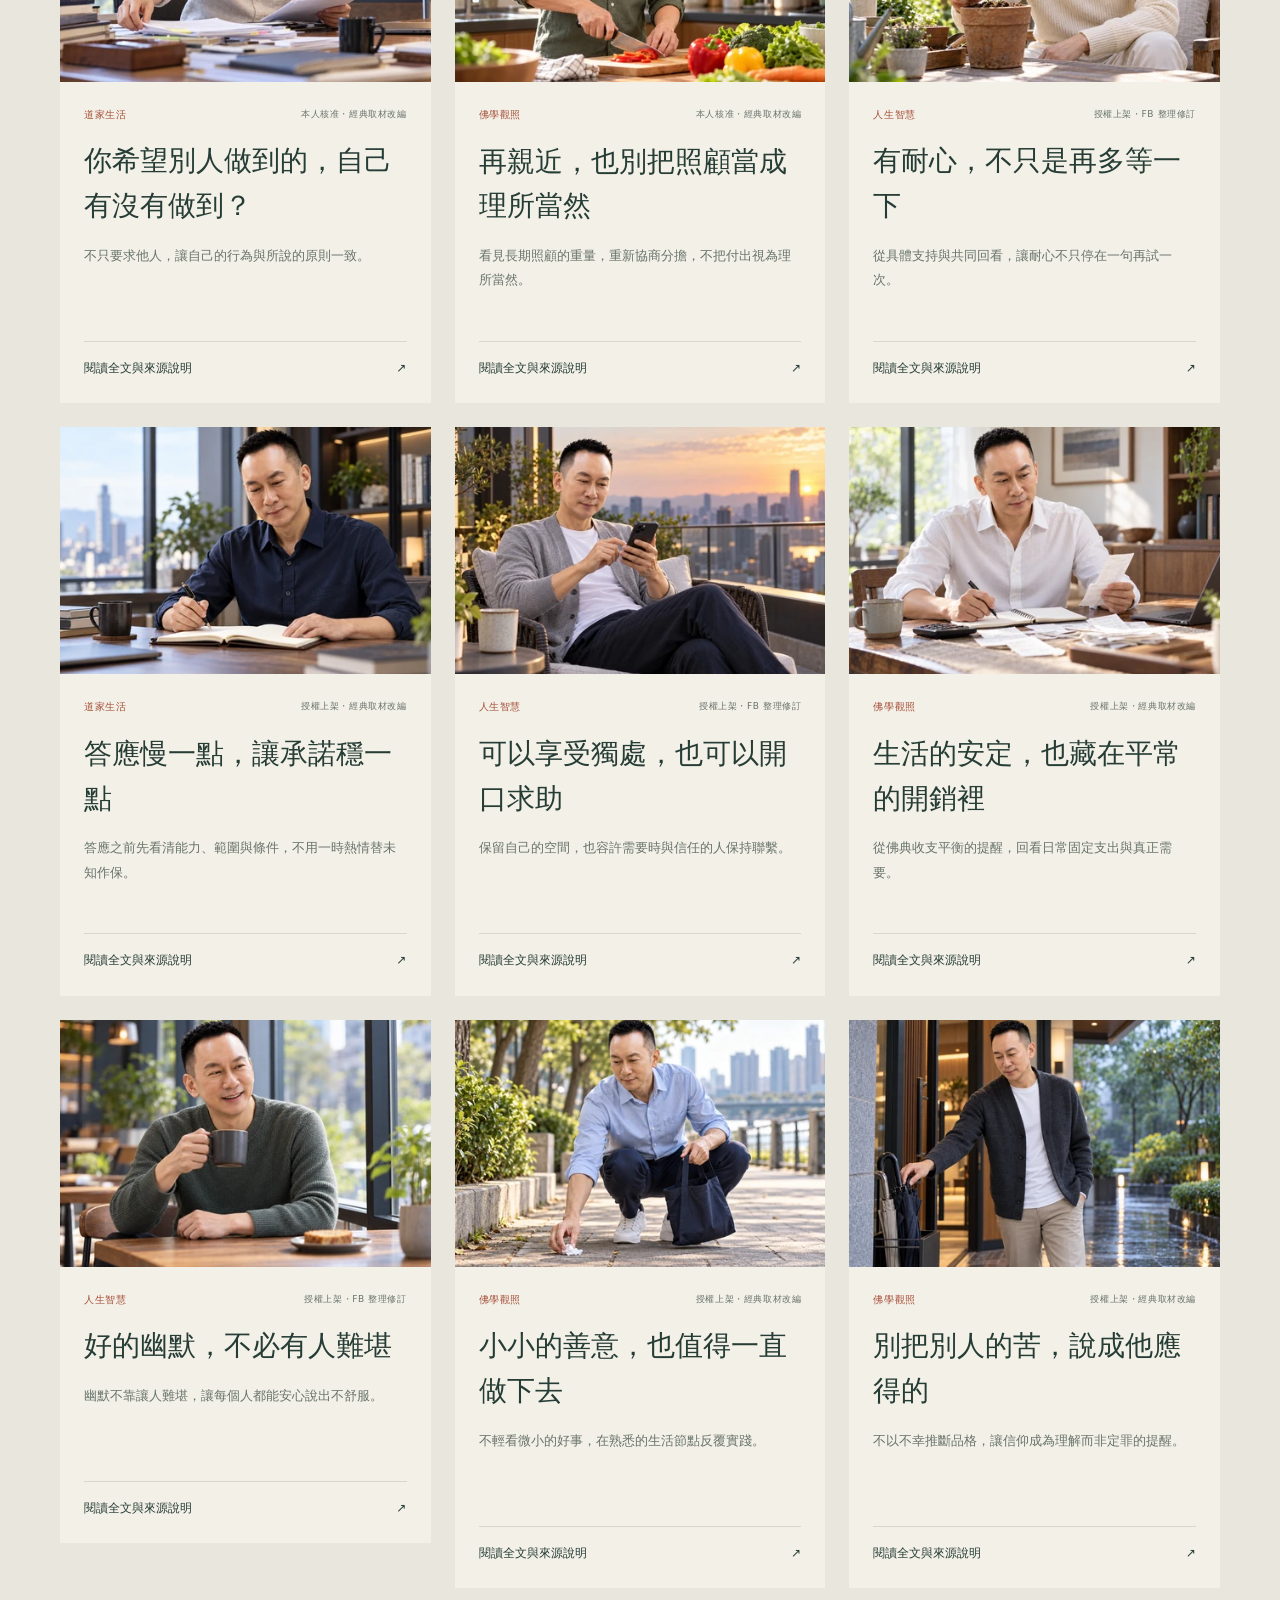
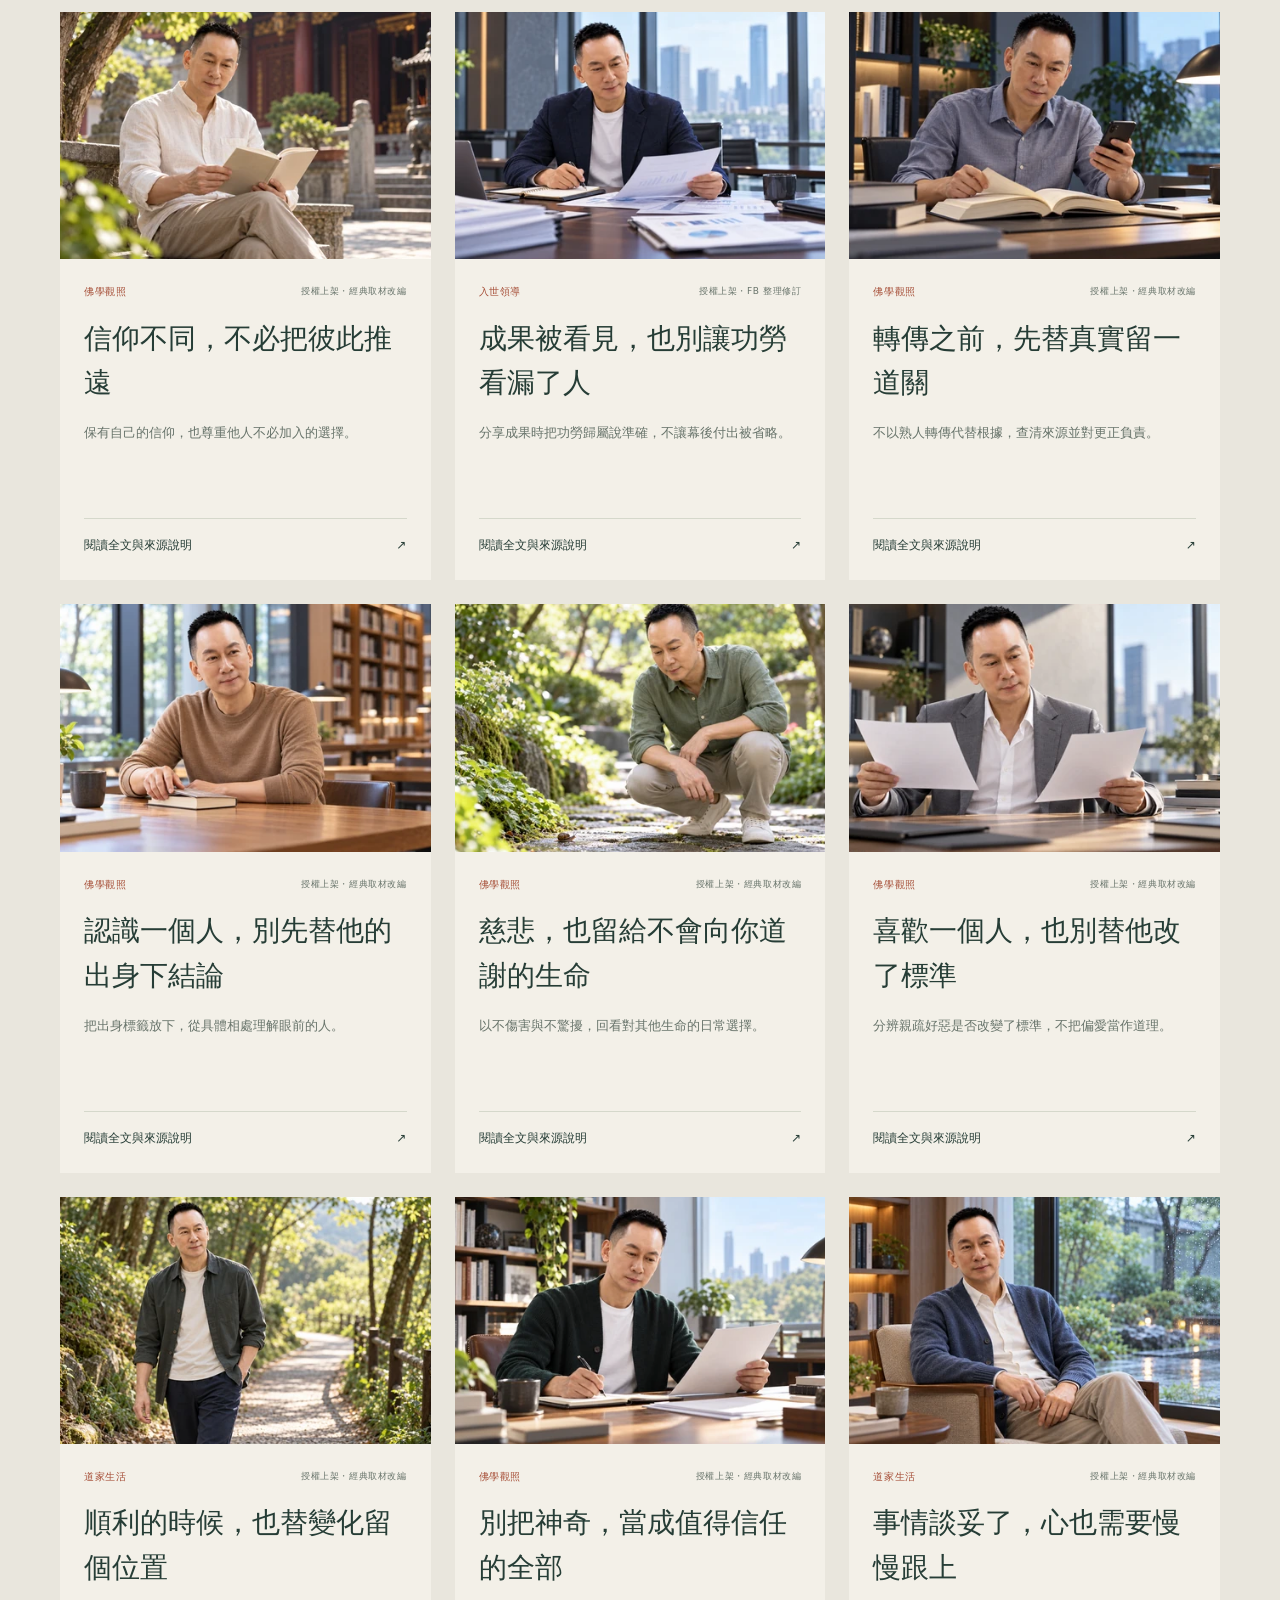
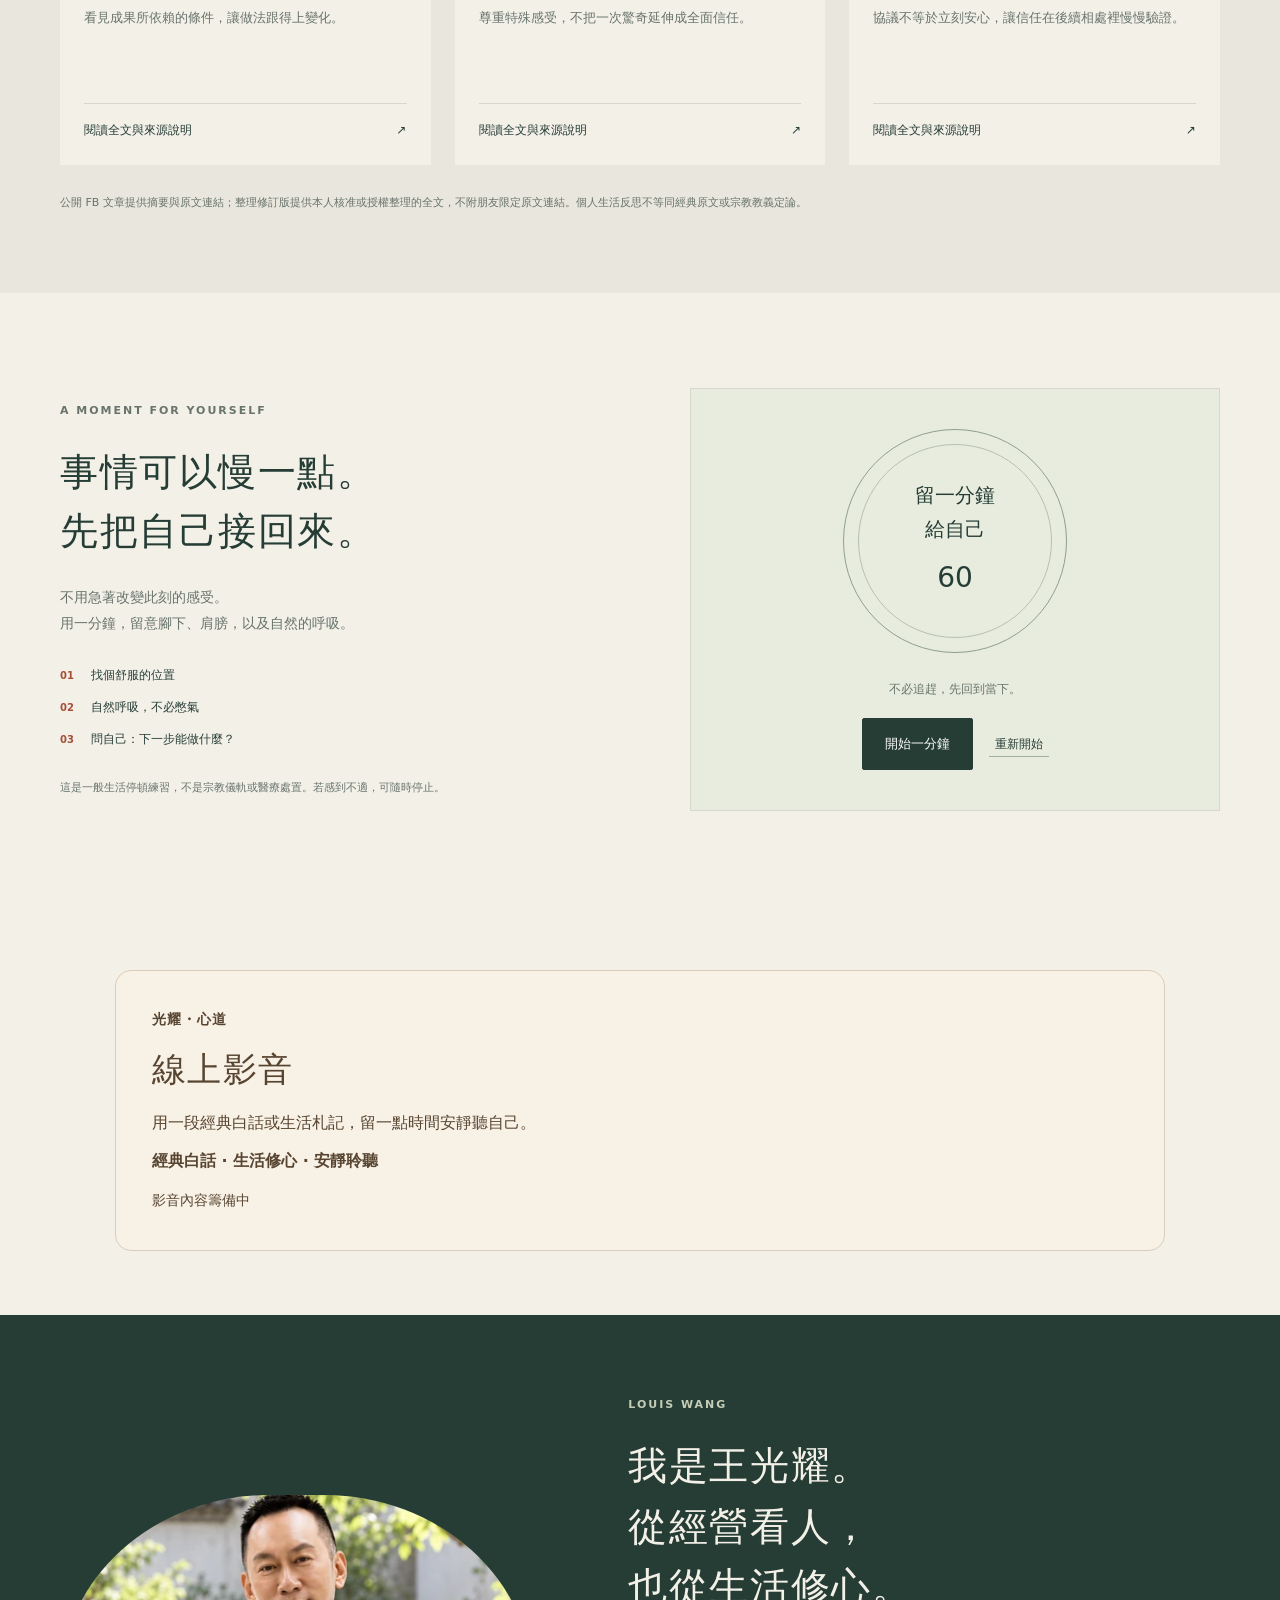
==== commit 95964ce0: "Publish approved usable-information article with original portrait" ====
--- a/index.html
+++ b/index.html
@@ -35,7 +35,8 @@
  <article><span class="path-number">二 / 知止</span><h3>以自然，安頓心。</h3><p>從《道德經》的謙下與知止獲得啟發。分辨能做與不能強求的事，把力量留給真正值得的地方。</p><a href="#notes" data-filter-link="道家生活">閱讀道家生活 <span>↗</span></a></article>
  <article><span class="path-number">三 / 力行</span><h3>以承擔，走入世。</h3><p>修心不只是安靜，也在每一次相處與選擇裡。對人保有溫度，對事堅持原則，讓智慧落地。</p><a href="#notes" data-filter-link="入世領導">閱讀入世領導 <span>↗</span></a></article>
  </div><p class="small-note">佛教與道教各有不同傳承；本站以個人閱讀與生活反思交流，不將兩者視為同一套教義。《道德經》為此版的道家閱讀起點，不代表涵蓋道教全部信仰與實踐。</p></section>
-<section class="notes-section" id="notes" aria-labelledby="notes-title"><div class="wrap"><div class="section-head"><div><p class="eyebrow">WORDS TO RETURN TO</p><h2 id="notes-title">把心事，慢慢讀懂。</h2></div><p>一篇文字，一個提醒。<br>不急著找到所有答案。</p></div><article id="keeping-trust-entry" style="margin:0 0 24px;padding:18px 22px;border:1px solid #d3cabe;border-radius:12px;background:#faf5eb;color:#654c33"><p style="margin:0 0 5px">心道札記</p><h3 style="margin:0"><a style="color:inherit" href="/insights/keeping-trust/">守信，不是永遠不改變</a></h3></article><div class="filters" role="group" aria-label="依主題篩選文章"><button class="active" data-filter="全部" aria-pressed="true">全部札記</button><button data-filter="佛學觀照" aria-pressed="false">佛學觀照</button><button data-filter="道家生活" aria-pressed="false">道家生活</button><button data-filter="入世領導" aria-pressed="false">入世領導</button></div><div class="note-grid"><article class="note" id="note-weekly-2026-W47" data-category="人生智慧"><figure class="note-photo"><a href="/insights/repair-paths/"><img src="/insights/repair-paths/photo-v001.png" width="1536" height="1024" alt="王光耀穿淺黃色條紋襯衫，在家中窗邊查看舊帆布袋的拉鍊，桌上放著替換拉鍊" loading="lazy" decoding="async"></a></figure><div class="note-body"><p class="category">人生智慧 <span>心道札記・2026-11-26</span></p><h3>想用得久一點，也要有路可修</h3><p>經典取材・生活改編，王光耀心情分享。</p><a class="read-note" href="/insights/repair-paths/">閱讀全文與來源說明</a></div></article>
+<section class="notes-section" id="notes" aria-labelledby="notes-title"><div class="wrap"><div class="section-head"><div><p class="eyebrow">WORDS TO RETURN TO</p><h2 id="notes-title">把心事，慢慢讀懂。</h2></div><p>一篇文字，一個提醒。<br>不急著找到所有答案。</p></div><article id="keeping-trust-entry" style="margin:0 0 24px;padding:18px 22px;border:1px solid #d3cabe;border-radius:12px;background:#faf5eb;color:#654c33"><p style="margin:0 0 5px">心道札記</p><h3 style="margin:0"><a style="color:inherit" href="/insights/keeping-trust/">守信，不是永遠不改變</a></h3></article><div class="filters" role="group" aria-label="依主題篩選文章"><button class="active" data-filter="全部" aria-pressed="true">全部札記</button><button data-filter="佛學觀照" aria-pressed="false">佛學觀照</button><button data-filter="道家生活" aria-pressed="false">道家生活</button><button data-filter="入世領導" aria-pressed="false">入世領導</button></div><div class="note-grid"><article class="note" id="note-extra-20261126-01" data-category="人生智慧"><figure class="note-photo"><a href="/insights/usable-information/"><img src="/insights/usable-information/photo-v001.png" width="1536" height="1024" alt="王光耀穿淺綠色襯衫，坐在自然光閱讀室，對照紙本與手機資訊。" loading="lazy" decoding="async"></a></figure><div class="note-body"><p class="category">人生智慧 <span>心道札記・2026-11-26</span></p><h3>看得到，還要用得上</h3><p>經典取材・生活改編，王光耀心情分享。</p><a class="read-note" href="/insights/usable-information/">閱讀全文與來源說明</a></div></article>
+<article class="note" id="note-weekly-2026-W47" data-category="人生智慧"><figure class="note-photo"><a href="/insights/repair-paths/"><img src="/insights/repair-paths/photo-v001.png" width="1536" height="1024" alt="王光耀穿淺黃色條紋襯衫，在家中窗邊查看舊帆布袋的拉鍊，桌上放著替換拉鍊" loading="lazy" decoding="async"></a></figure><div class="note-body"><p class="category">人生智慧 <span>心道札記・2026-11-26</span></p><h3>想用得久一點，也要有路可修</h3><p>經典取材・生活改編，王光耀心情分享。</p><a class="read-note" href="/insights/repair-paths/">閱讀全文與來源說明</a></div></article>
  <article class="note featured" data-category="道家生活" id="note-external-1"><figure class="note-photo"><img src="assets/article-external-1-v002-w1536.webp" srcset="assets/article-external-1-v002-w480.webp 480w, assets/article-external-1-v002-w800.webp 800w, assets/article-external-1-v002-w1536.webp 1536w" sizes="(max-width: 700px) calc(110vw - 44px), 408px" alt="王光耀本人形象，呼應〈心有太極，自見明月。〉" width="1536" height="1024" loading="lazy" decoding="async"></figure><div class="note-body"><p class="category">道家生活 <span>已公開文章</span></p><h3>心有太極，<br>自見明月。</h3><p>真正的通透，不是看透所有人，而是看見複雜之後，仍然願意選擇善良。</p><a href="https://www.facebook.com/photo/?fbid=2978779909157688&amp;set=a.284106685291704" target="_blank" rel="noopener noreferrer">閱讀王光耀原文 <span>↗</span></a></div></article>
  <article class="note" data-category="佛學觀照" id="note-compassion"><figure class="note-photo"><img src="assets/article-compassion-v001-w1536.webp" srcset="assets/article-compassion-v001-w480.webp 480w, assets/article-compassion-v001-w800.webp 800w, assets/article-compassion-v001-w1536.webp 1536w" sizes="(max-width: 700px) calc(110vw - 44px), 408px" alt="王光耀本人形象，呼應〈先放下反擊，不是放下原則。〉" width="1536" height="1024" loading="lazy" decoding="async"></figure><div class="note-body"><p class="category">佛學觀照 <span>王光耀・修心札記</span></p><h3>先放下反擊，<br>不是放下原則。</h3><p>心裡有情緒，不代表一定要讓情緒替自己說話。停一停，是為了看清楚下一步。</p><button class="read-note" data-note="compassion">閱讀完整札記 <span>↗</span></button></div></article>
  <article class="note" data-category="入世領導" id="note-leadership"><figure class="note-photo"><img src="assets/article-leadership-v001-w1536.webp" srcset="assets/article-leadership-v001-w480.webp 480w, assets/article-leadership-v001-w800.webp 800w, assets/article-leadership-v001-w1536.webp 1536w" sizes="(max-width: 700px) calc(110vw - 44px), 408px" alt="王光耀本人形象，呼應〈心可以柔軟，責任不能模糊。〉" width="1536" height="1024" loading="lazy" decoding="async"></figure><div class="note-body"><p class="category">入世領導 <span>王光耀・修心札記</span></p><h3>心可以柔軟，<br>責任不能模糊。</h3><p>善意不是替所有人承擔一切，而是在理解之後，仍然把界線說清楚。</p><button class="read-note" data-note="leadership">閱讀完整札記 <span>↗</span></button></div></article>
